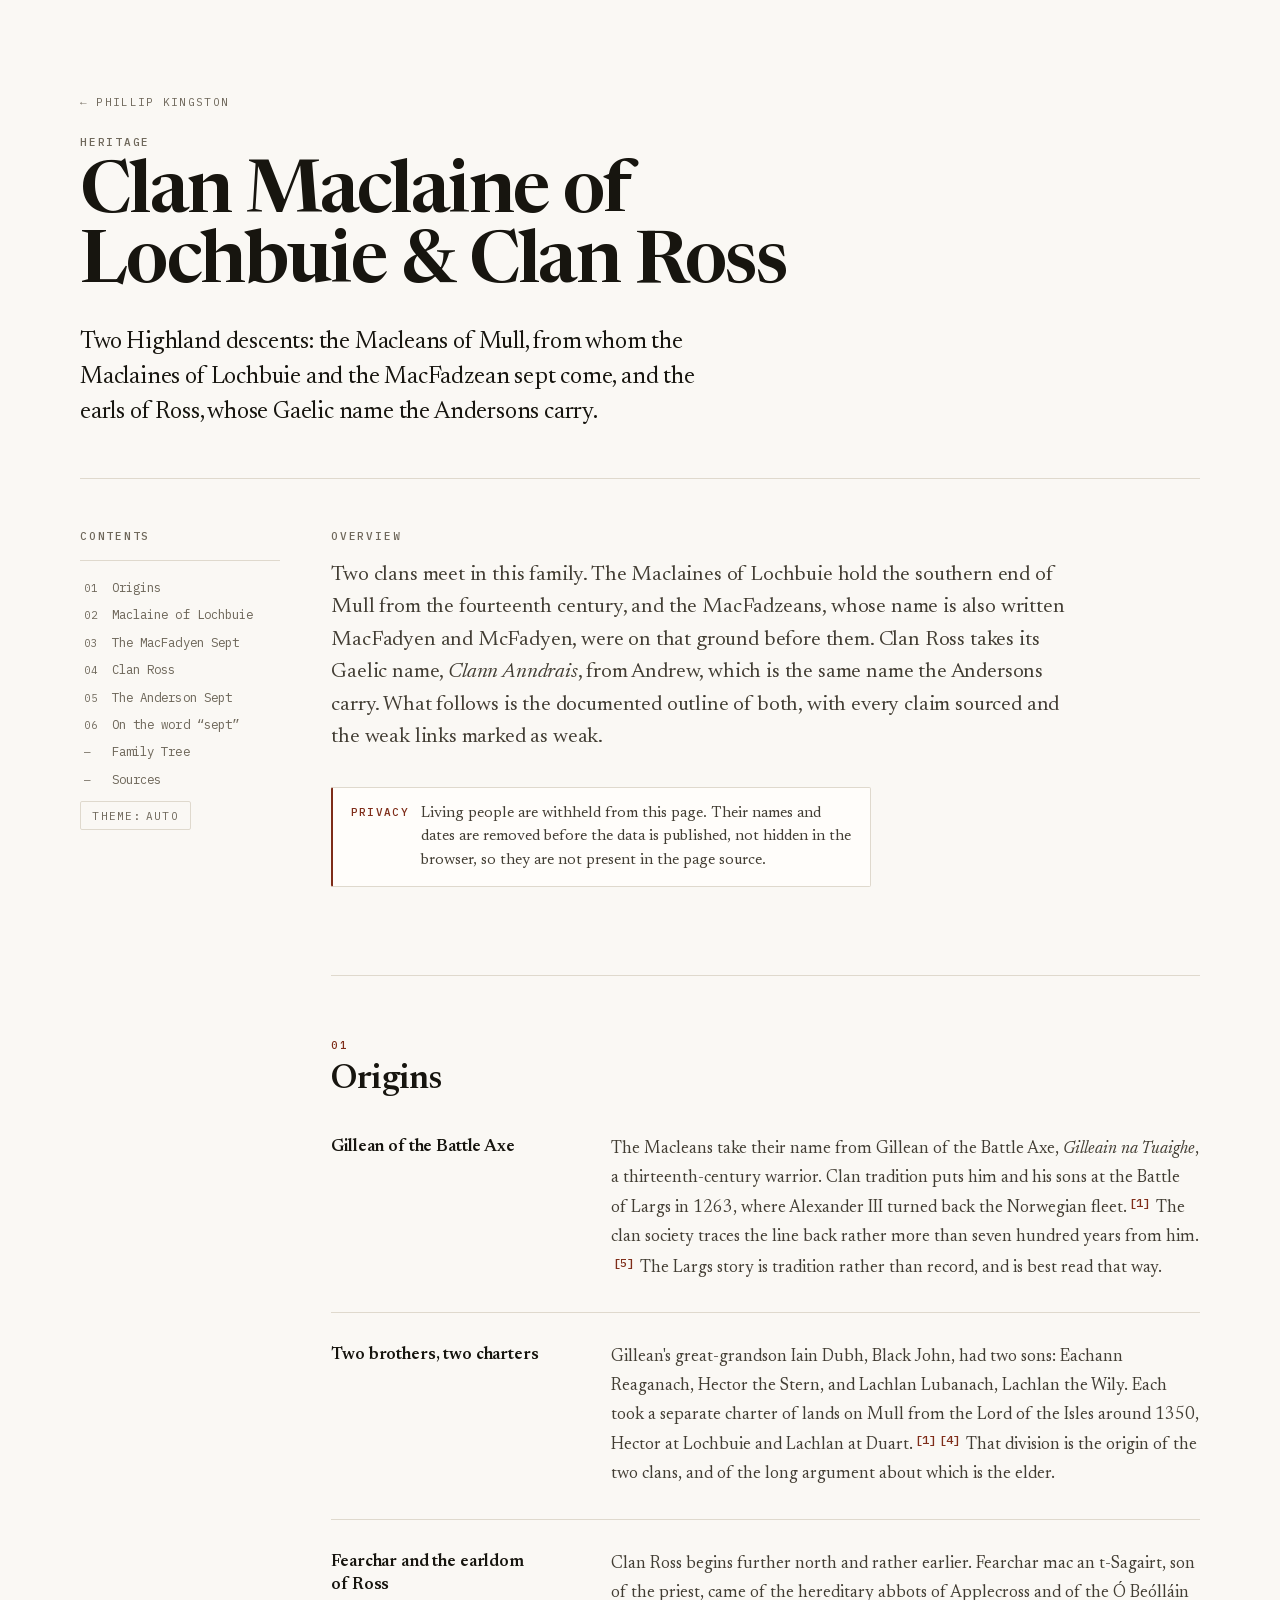
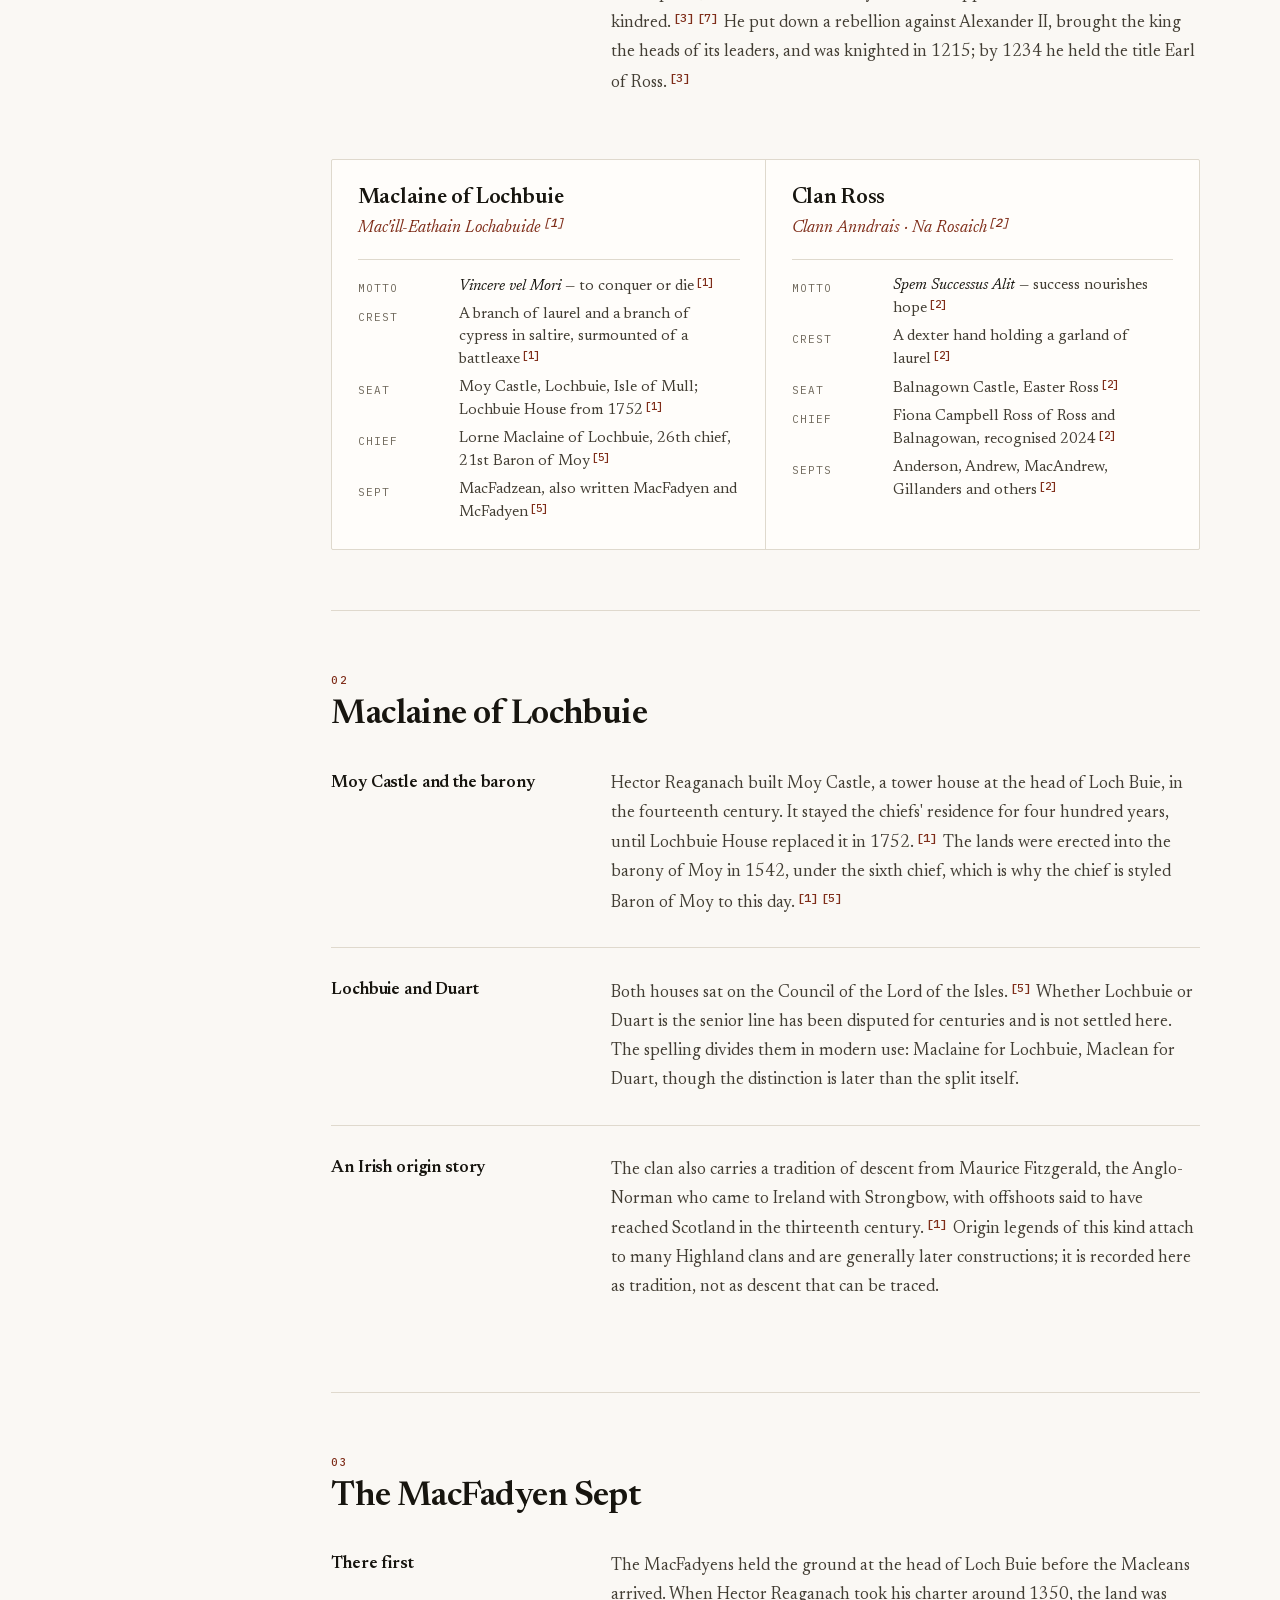
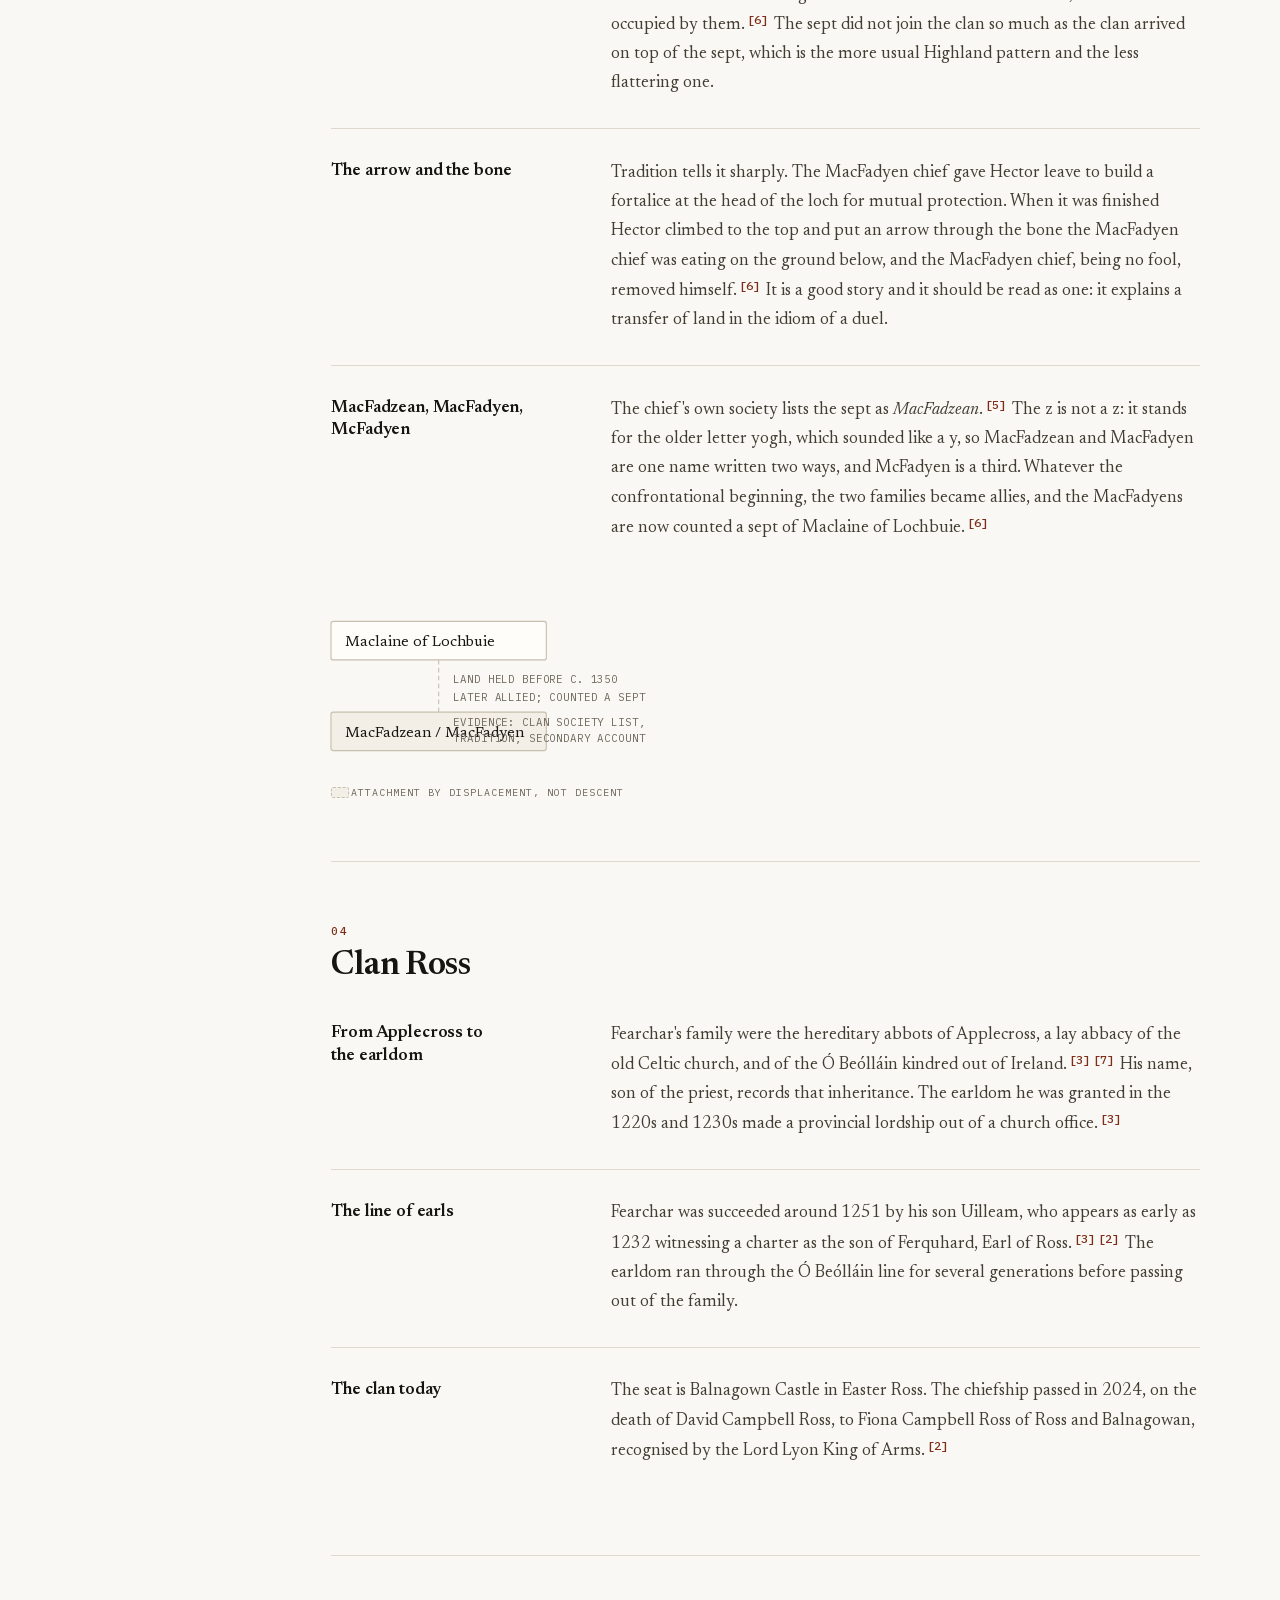
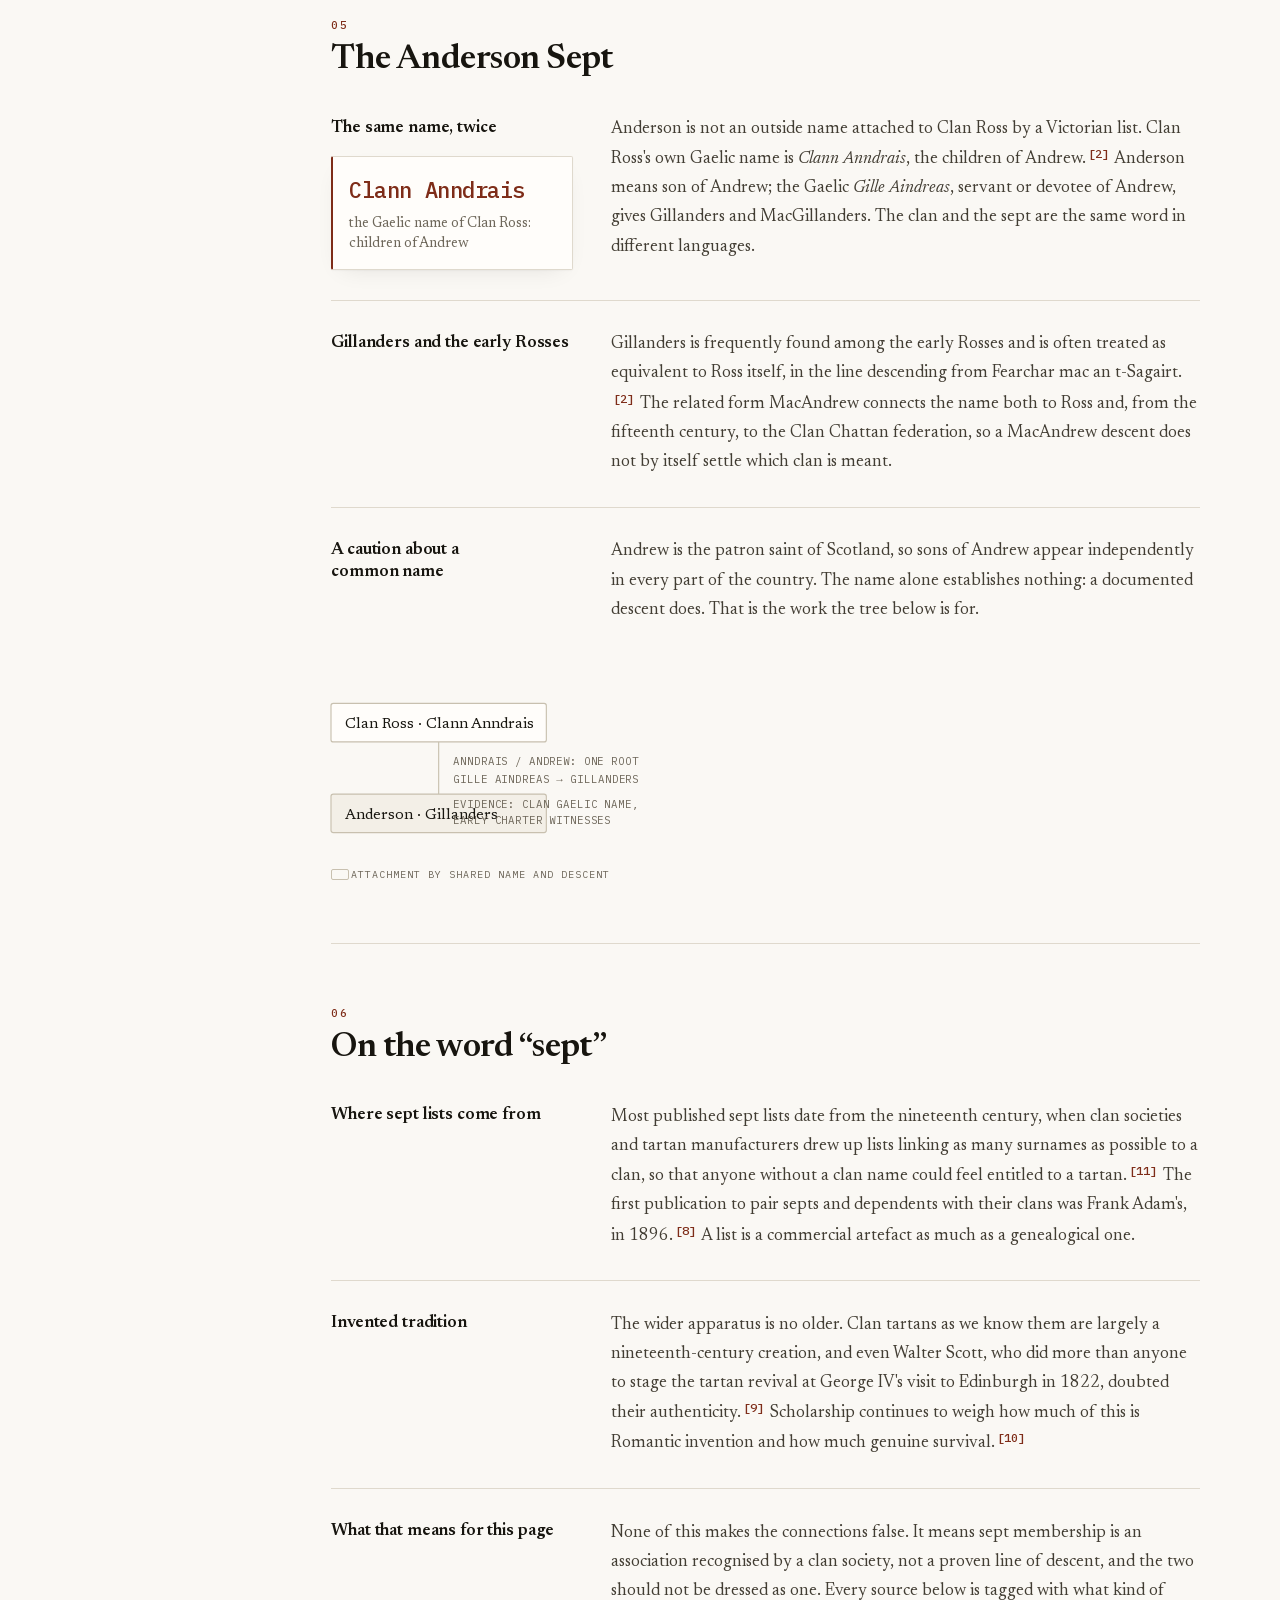
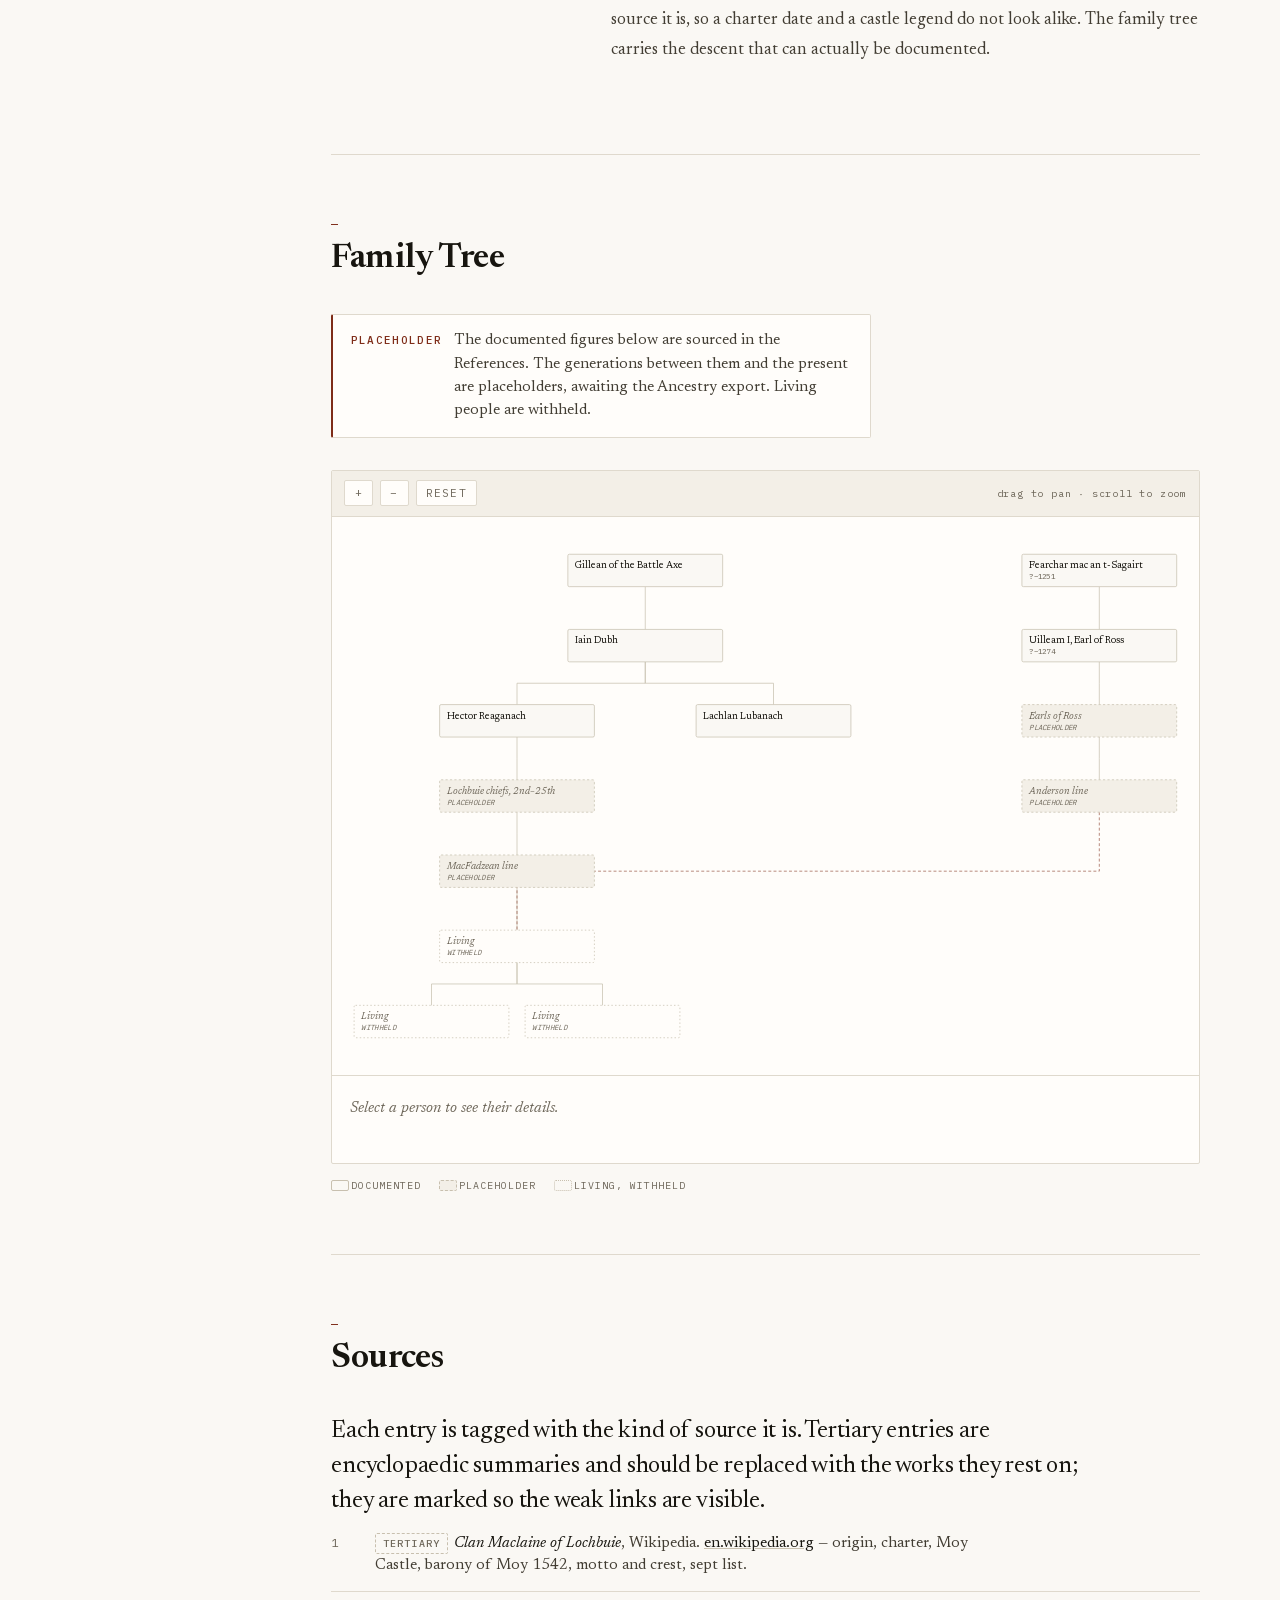
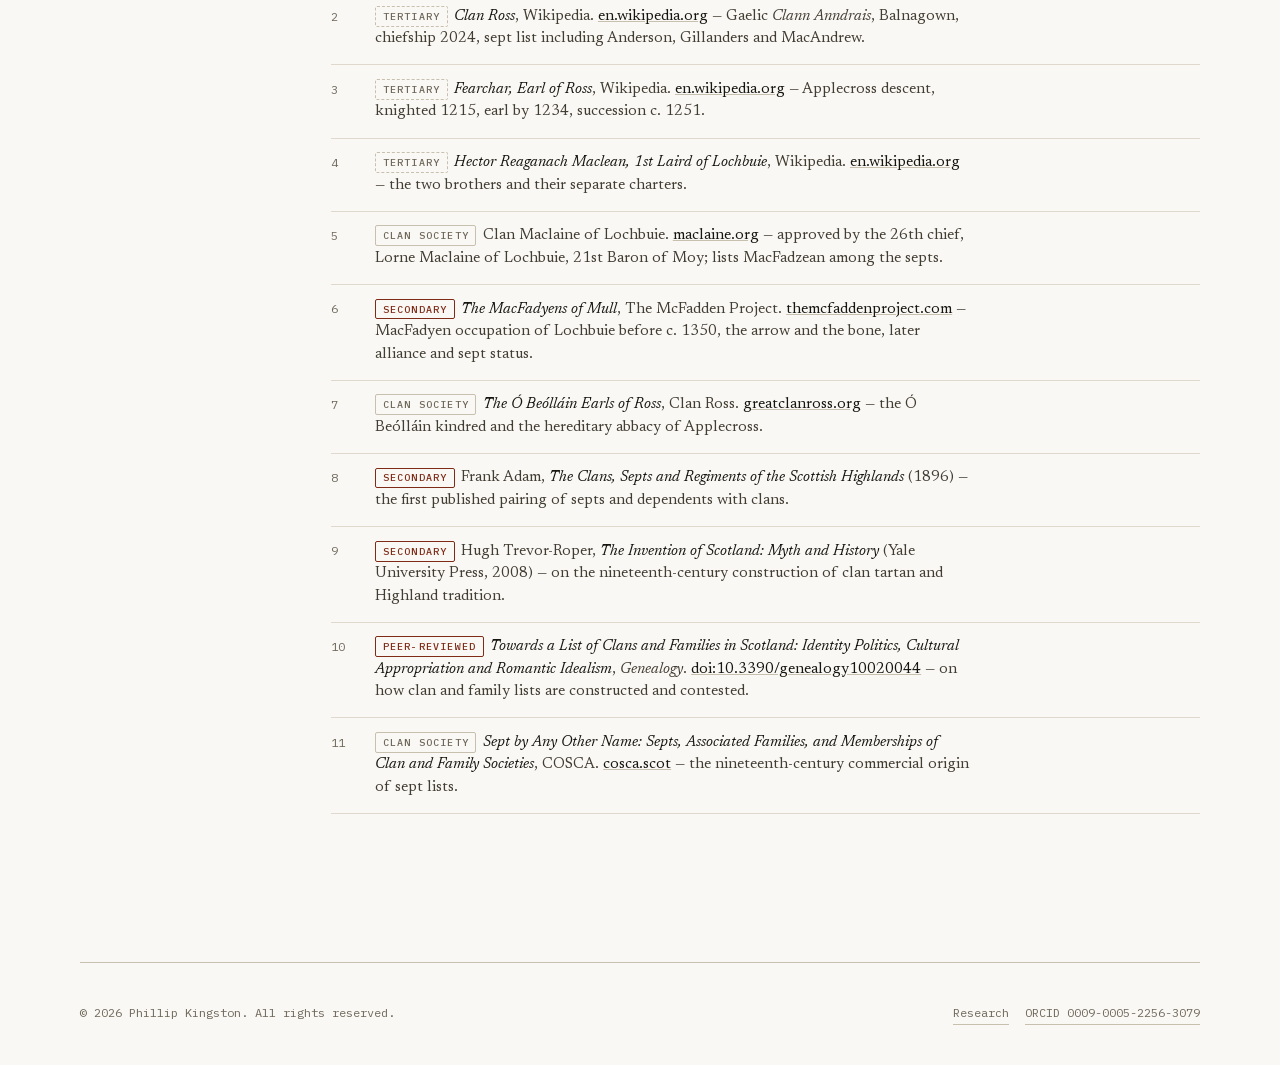
==== heritage/index.html @ 4953768c "Heritage page: clan history and family tree A second page at /heritage/ covering the two Highland de" ====
<!DOCTYPE html>
<html lang="en">
<head>
    <meta charset="UTF-8">
    <meta name="viewport" content="width=device-width, initial-scale=1.0">

    <title>Heritage - Clan Maclaine of Lochbuie &amp; Clan Ross</title>
    <meta name="description" content="The Highland descent behind the Kingston family: Clan Maclaine of Lochbuie with its MacFadzean sept, and Clan Ross with its Anderson sept, with sources and a family tree.">
    <meta name="author" content="Phillip Kingston">
    <meta name="robots" content="index, follow">
    <meta name="color-scheme" content="light dark">
    <meta name="theme-color" content="#faf8f4" media="(prefers-color-scheme: light)">
    <meta name="theme-color" content="#12110f" media="(prefers-color-scheme: dark)">

    <meta property="og:type" content="article">
    <meta property="og:locale" content="en_GB">
    <meta property="og:title" content="Heritage - Clan Maclaine of Lochbuie &amp; Clan Ross">
    <meta property="og:description" content="The Highland descent behind the Kingston family: Clan Maclaine of Lochbuie with its MacFadzean sept, and Clan Ross with its Anderson sept, with sources and a family tree.">
    <meta property="og:image" content="https://www.phillipkingston.com/img/og-heritage-1200x630.png">
    <meta property="og:image:width" content="1200">
    <meta property="og:image:height" content="630">
    <meta property="og:image:alt" content="Clan Maclaine of Lochbuie and Clan Ross">
    <meta property="og:url" content="https://www.phillipkingston.com/heritage/">
    <meta property="og:site_name" content="Phillip Kingston">
    <meta name="twitter:card" content="summary_large_image">
    <meta name="twitter:title" content="Heritage - Clan Maclaine of Lochbuie &amp; Clan Ross">
    <meta name="twitter:description" content="The Highland descent behind the Kingston family, with sources and a family tree.">
    <meta name="twitter:image" content="https://www.phillipkingston.com/img/og-heritage-1200x630.png">
    <meta name="twitter:site" content="@phillipkingston">

    <link rel="icon" href="/img/phillipkingston.ico" type="image/x-icon">
    <link rel="apple-touch-icon" href="/img/Apple-Touch-180x180.png">
    <link rel="canonical" href="https://www.phillipkingston.com/heritage/">
    <link rel="preload" href="/fonts/newsreader-latin-var.woff2" as="font" type="font/woff2" crossorigin>
    <link rel="preload" href="/fonts/ibm-plex-mono-500-latin.woff2" as="font" type="font/woff2" crossorigin>
    <link rel="stylesheet" href="/css/styles220820261.css">
    <link rel="stylesheet" href="/css/heritage230820261.css">

    <script>
    /* Apply the stored theme before first paint to avoid a flash. */
    try {
        var t = localStorage.getItem("theme");
        if (t === "light" || t === "dark") document.documentElement.dataset.theme = t;
    } catch (e) {}
    </script>

    <script async src="https://www.googletagmanager.com/gtag/js?id=G-1MK66YC5XJ"></script>
    <script>
    window.dataLayer = window.dataLayer || [];
    function gtag(){dataLayer.push(arguments);}
    gtag('js', new Date());

    gtag('config', 'G-1MK66YC5XJ');
    </script>
</head>
<body>
    <a class="skip" href="#main">Skip to content</a>
    <div class="progress" aria-hidden="true"><i></i></div>

    <div class="shell">
        <header class="masthead">
            <div class="masthead__grid">
                <div class="masthead__text">
                    <a class="backlink" href="/">&#8592; Phillip Kingston</a>
                    <p class="eyebrow">Heritage</p>
                    <h1>Clan Maclaine of Lochbuie &amp; Clan Ross</h1>
                    <p class="lede">Two Highland descents: the Macleans of Mull, from whom the Maclaines of Lochbuie and the MacFadzean sept come, and the earls of Ross, whose Gaelic name the Andersons carry.</p>
                </div>
            </div>
        </header>

        <div class="layout">
            <nav class="rail" aria-label="Contents">
                <p class="rail__title">Contents</p>
                <ol class="rail__list">
                    <li><a href="#origins"><span class="num">01</span> <span>Origins</span></a></li>
                    <li><a href="#lochbuie"><span class="num">02</span> <span>Maclaine of Lochbuie</span></a></li>
                    <li><a href="#macfadyen"><span class="num">03</span> <span>The MacFadyen Sept</span></a></li>
                    <li><a href="#ross"><span class="num">04</span> <span>Clan Ross</span></a></li>
                    <li><a href="#anderson"><span class="num">05</span> <span>The Anderson Sept</span></a></li>
                    <li><a href="#septs"><span class="num">06</span> <span>On the word &#8220;sept&#8221;</span></a></li>
                    <li><a href="#tree"><span class="num">&#8212;</span> <span>Family Tree</span></a></li>
                    <li><a href="#sources"><span class="num">&#8212;</span> <span>Sources</span></a></li>
                </ol>
                <button class="theme" type="button" id="theme-toggle" hidden>
                    Theme: <span id="theme-label">Auto</span>
                </button>
            </nav>

            <main id="main">
                <section class="overview">
                    <p class="eyebrow">Overview</p>
                    <p class="lede lede--wide">Two clans meet in this family. The Maclaines of Lochbuie hold the southern end of Mull from the fourteenth century, and the MacFadzeans, whose name is also written MacFadyen and McFadyen, were on that ground before them. Clan Ross takes its Gaelic name, <em>Clann Anndrais</em>, from Andrew, which is the same name the Andersons carry. What follows is the documented outline of both, with every claim sourced and the weak links marked as weak.</p>
                    <div class="notice">
                        <p class="notice__label">Privacy</p>
                        <p>Living people are withheld from this page. Their names and dates are removed before the data is published, not hidden in the browser, so they are not present in the page source.</p>
                    </div>
                </section>

                <section class="section" id="origins" aria-labelledby="origins-h">
                    <div class="section__head">
                        <p class="section__num">01</p>
                        <h2 id="origins-h">Origins</h2>
                    </div>
                    <div class="claims">
                        <article class="claim">
                            <div class="claim__head"><h3>Gillean of the Battle Axe</h3></div>
                            <div class="claim__body"><p>The Macleans take their name from Gillean of the Battle Axe, <em>Gilleain na Tuaighe</em>, a thirteenth-century warrior. Clan tradition puts him and his sons at the Battle of Largs in 1263, where Alexander III turned back the Norwegian fleet.<a class="cite" href="#s1">1</a> The clan society traces the line back rather more than seven hundred years from him.<a class="cite" href="#s5">5</a> The Largs story is tradition rather than record, and is best read that way.</p></div>
                        </article>
                        <article class="claim">
                            <div class="claim__head"><h3>Two brothers, two charters</h3></div>
                            <div class="claim__body"><p>Gillean's great-grandson Iain Dubh, Black John, had two sons: Eachann Reaganach, Hector the Stern, and Lachlan Lubanach, Lachlan the Wily. Each took a separate charter of lands on Mull from the Lord of the Isles around 1350, Hector at Lochbuie and Lachlan at Duart.<a class="cite" href="#s1">1</a><a class="cite" href="#s4">4</a> That division is the origin of the two clans, and of the long argument about which is the elder.</p></div>
                        </article>
                        <article class="claim">
                            <div class="claim__head"><h3>Fearchar and the earldom of Ross</h3></div>
                            <div class="claim__body"><p>Clan Ross begins further north and rather earlier. Fearchar mac an t-Sagairt, son of the priest, came of the hereditary abbots of Applecross and of the Ó Beólláin kindred.<a class="cite" href="#s3">3</a><a class="cite" href="#s7">7</a> He put down a rebellion against Alexander II, brought the king the heads of its leaders, and was knighted in 1215; by 1234 he held the title Earl of Ross.<a class="cite" href="#s3">3</a></p></div>
                        </article>
                    </div>

                    <div class="plates">
                        <div class="plate">
                            <h3>Maclaine of Lochbuie</h3>
                            <p class="plate__gaelic">Mac'ill-Eathain Lochabuide<a class="cite" href="#s1">1</a></p>
                            <dl>
                                <dt>Motto</dt><dd><em>Vincere vel Mori</em> &#8212; to conquer or die<a class="cite" href="#s1">1</a></dd>
                                <dt>Crest</dt><dd>A branch of laurel and a branch of cypress in saltire, surmounted of a battleaxe<a class="cite" href="#s1">1</a></dd>
                                <dt>Seat</dt><dd>Moy Castle, Lochbuie, Isle of Mull; Lochbuie House from 1752<a class="cite" href="#s1">1</a></dd>
                                <dt>Chief</dt><dd>Lorne Maclaine of Lochbuie, 26th chief, 21st Baron of Moy<a class="cite" href="#s5">5</a></dd>
                                <dt>Sept</dt><dd>MacFadzean, also written MacFadyen and McFadyen<a class="cite" href="#s5">5</a></dd>
                            </dl>
                        </div>
                        <div class="plate">
                            <h3>Clan Ross</h3>
                            <p class="plate__gaelic">Clann Anndrais &#183; Na Rosaich<a class="cite" href="#s2">2</a></p>
                            <dl>
                                <dt>Motto</dt><dd><em>Spem Successus Alit</em> &#8212; success nourishes hope<a class="cite" href="#s2">2</a></dd>
                                <dt>Crest</dt><dd>A dexter hand holding a garland of laurel<a class="cite" href="#s2">2</a></dd>
                                <dt>Seat</dt><dd>Balnagown Castle, Easter Ross<a class="cite" href="#s2">2</a></dd>
                                <dt>Chief</dt><dd>Fiona Campbell Ross of Ross and Balnagowan, recognised 2024<a class="cite" href="#s2">2</a></dd>
                                <dt>Septs</dt><dd>Anderson, Andrew, MacAndrew, Gillanders and others<a class="cite" href="#s2">2</a></dd>
                            </dl>
                        </div>
                    </div>
                </section>

                <section class="section" id="lochbuie" aria-labelledby="lochbuie-h">
                    <div class="section__head">
                        <p class="section__num">02</p>
                        <h2 id="lochbuie-h">Maclaine of Lochbuie</h2>
                    </div>
                    <div class="claims">
                        <article class="claim">
                            <div class="claim__head"><h3>Moy Castle and the barony</h3></div>
                            <div class="claim__body"><p>Hector Reaganach built Moy Castle, a tower house at the head of Loch Buie, in the fourteenth century. It stayed the chiefs' residence for four hundred years, until Lochbuie House replaced it in 1752.<a class="cite" href="#s1">1</a> The lands were erected into the barony of Moy in 1542, under the sixth chief, which is why the chief is styled Baron of Moy to this day.<a class="cite" href="#s1">1</a><a class="cite" href="#s5">5</a></p></div>
                        </article>
                        <article class="claim">
                            <div class="claim__head"><h3>Lochbuie and Duart</h3></div>
                            <div class="claim__body"><p>Both houses sat on the Council of the Lord of the Isles.<a class="cite" href="#s5">5</a> Whether Lochbuie or Duart is the senior line has been disputed for centuries and is not settled here. The spelling divides them in modern use: Maclaine for Lochbuie, Maclean for Duart, though the distinction is later than the split itself.</p></div>
                        </article>
                        <article class="claim">
                            <div class="claim__head"><h3>An Irish origin story</h3></div>
                            <div class="claim__body"><p>The clan also carries a tradition of descent from Maurice Fitzgerald, the Anglo-Norman who came to Ireland with Strongbow, with offshoots said to have reached Scotland in the thirteenth century.<a class="cite" href="#s1">1</a> Origin legends of this kind attach to many Highland clans and are generally later constructions; it is recorded here as tradition, not as descent that can be traced.</p></div>
                        </article>
                    </div>
                </section>

                <section class="section" id="macfadyen" aria-labelledby="macfadyen-h">
                    <div class="section__head">
                        <p class="section__num">03</p>
                        <h2 id="macfadyen-h">The MacFadyen Sept</h2>
                    </div>
                    <div class="claims">
                        <article class="claim">
                            <div class="claim__head"><h3>There first</h3></div>
                            <div class="claim__body"><p>The MacFadyens held the ground at the head of Loch Buie before the Macleans arrived. When Hector Reaganach took his charter around 1350, the land was occupied by them.<a class="cite" href="#s6">6</a> The sept did not join the clan so much as the clan arrived on top of the sept, which is the more usual Highland pattern and the less flattering one.</p></div>
                        </article>
                        <article class="claim">
                            <div class="claim__head"><h3>The arrow and the bone</h3></div>
                            <div class="claim__body"><p>Tradition tells it sharply. The MacFadyen chief gave Hector leave to build a fortalice at the head of the loch for mutual protection. When it was finished Hector climbed to the top and put an arrow through the bone the MacFadyen chief was eating on the ground below, and the MacFadyen chief, being no fool, removed himself.<a class="cite" href="#s6">6</a> It is a good story and it should be read as one: it explains a transfer of land in the idiom of a duel.</p></div>
                        </article>
                        <article class="claim">
                            <div class="claim__head"><h3>MacFadzean, MacFadyen, McFadyen</h3></div>
                            <div class="claim__body"><p>The chief's own society lists the sept as <em>MacFadzean</em>.<a class="cite" href="#s5">5</a> The z is not a z: it stands for the older letter yogh, which sounded like a y, so MacFadzean and MacFadyen are one name written two ways, and McFadyen is a third. Whatever the confrontational beginning, the two families became allies, and the MacFadyens are now counted a sept of Maclaine of Lochbuie.<a class="cite" href="#s6">6</a></p></div>
                        </article>
                    </div>

                    <figure class="sept-map">
                        <svg viewBox="0 0 480 150" role="img" aria-labelledby="sm1-title">
                            <title id="sm1-title">MacFadyen attaches to Maclaine of Lochbuie by displacement, around 1350</title>
                            <rect class="sm-box" x="0" y="18" width="190" height="34"></rect>
                            <text class="sm-label" x="12" y="40">Maclaine of Lochbuie</text>
                            <rect class="sm-box sm-box--sept" x="0" y="98" width="190" height="34"></rect>
                            <text class="sm-label" x="12" y="120">MacFadzean / MacFadyen</text>
                            <path class="sm-line sm-line--dashed" d="M95,52 V98"></path>
                            <text class="sm-note" x="108" y="72">Land held before c. 1350</text>
                            <text class="sm-note" x="108" y="88">Later allied; counted a sept</text>
                            <text class="sm-note" x="108" y="110">Evidence: clan society list,</text>
                            <text class="sm-note" x="108" y="124">tradition, secondary account</text>
                        </svg>
                        <figcaption class="tree__key"><span><i class="k-placeholder"></i> attachment by displacement, not descent</span></figcaption>
                    </figure>
                </section>

                <section class="section" id="ross" aria-labelledby="ross-h">
                    <div class="section__head">
                        <p class="section__num">04</p>
                        <h2 id="ross-h">Clan Ross</h2>
                    </div>
                    <div class="claims">
                        <article class="claim">
                            <div class="claim__head"><h3>From Applecross to the earldom</h3></div>
                            <div class="claim__body"><p>Fearchar's family were the hereditary abbots of Applecross, a lay abbacy of the old Celtic church, and of the Ó Beólláin kindred out of Ireland.<a class="cite" href="#s3">3</a><a class="cite" href="#s7">7</a> His name, son of the priest, records that inheritance. The earldom he was granted in the 1220s and 1230s made a provincial lordship out of a church office.<a class="cite" href="#s3">3</a></p></div>
                        </article>
                        <article class="claim">
                            <div class="claim__head"><h3>The line of earls</h3></div>
                            <div class="claim__body"><p>Fearchar was succeeded around 1251 by his son Uilleam, who appears as early as 1232 witnessing a charter as the son of Ferquhard, Earl of Ross.<a class="cite" href="#s3">3</a><a class="cite" href="#s2">2</a> The earldom ran through the Ó Beólláin line for several generations before passing out of the family.</p></div>
                        </article>
                        <article class="claim">
                            <div class="claim__head"><h3>The clan today</h3></div>
                            <div class="claim__body"><p>The seat is Balnagown Castle in Easter Ross. The chiefship passed in 2024, on the death of David Campbell Ross, to Fiona Campbell Ross of Ross and Balnagowan, recognised by the Lord Lyon King of Arms.<a class="cite" href="#s2">2</a></p></div>
                        </article>
                    </div>
                </section>

                <section class="section" id="anderson" aria-labelledby="anderson-h">
                    <div class="section__head">
                        <p class="section__num">05</p>
                        <h2 id="anderson-h">The Anderson Sept</h2>
                    </div>
                    <div class="claims">
                        <article class="claim">
                            <div class="claim__head">
                                <h3>The same name, twice</h3>
                                <p class="stat">
                                    <span class="stat__fig">Clann Anndrais</span>
                                    <span class="stat__label">the Gaelic name of Clan Ross: children of Andrew</span>
                                </p>
                            </div>
                            <div class="claim__body"><p>Anderson is not an outside name attached to Clan Ross by a Victorian list. Clan Ross's own Gaelic name is <em>Clann Anndrais</em>, the children of Andrew.<a class="cite" href="#s2">2</a> Anderson means son of Andrew; the Gaelic <em>Gille Aindreas</em>, servant or devotee of Andrew, gives Gillanders and MacGillanders. The clan and the sept are the same word in different languages.</p></div>
                        </article>
                        <article class="claim">
                            <div class="claim__head"><h3>Gillanders and the early Rosses</h3></div>
                            <div class="claim__body"><p>Gillanders is frequently found among the early Rosses and is often treated as equivalent to Ross itself, in the line descending from Fearchar mac an t-Sagairt.<a class="cite" href="#s2">2</a> The related form MacAndrew connects the name both to Ross and, from the fifteenth century, to the Clan Chattan federation, so a MacAndrew descent does not by itself settle which clan is meant.</p></div>
                        </article>
                        <article class="claim">
                            <div class="claim__head"><h3>A caution about a common name</h3></div>
                            <div class="claim__body"><p>Andrew is the patron saint of Scotland, so sons of Andrew appear independently in every part of the country. The name alone establishes nothing: a documented descent does. That is the work the tree below is for.</p></div>
                        </article>
                    </div>

                    <figure class="sept-map">
                        <svg viewBox="0 0 480 150" role="img" aria-labelledby="sm2-title">
                            <title id="sm2-title">Anderson and Clan Ross share one name: Clann Anndrais, children of Andrew</title>
                            <rect class="sm-box" x="0" y="18" width="190" height="34"></rect>
                            <text class="sm-label" x="12" y="40">Clan Ross &#183; Clann Anndrais</text>
                            <rect class="sm-box sm-box--sept" x="0" y="98" width="190" height="34"></rect>
                            <text class="sm-label" x="12" y="120">Anderson &#183; Gillanders</text>
                            <path class="sm-line" d="M95,52 V98"></path>
                            <text class="sm-note" x="108" y="72">Anndrais / Andrew: one root</text>
                            <text class="sm-note" x="108" y="88">Gille Aindreas &#8594; Gillanders</text>
                            <text class="sm-note" x="108" y="110">Evidence: clan Gaelic name,</text>
                            <text class="sm-note" x="108" y="124">early charter witnesses</text>
                        </svg>
                        <figcaption class="tree__key"><span><i></i> attachment by shared name and descent</span></figcaption>
                    </figure>
                </section>

                <section class="section" id="septs" aria-labelledby="septs-h">
                    <div class="section__head">
                        <p class="section__num">06</p>
                        <h2 id="septs-h">On the word &#8220;sept&#8221;</h2>
                    </div>
                    <div class="claims">
                        <article class="claim">
                            <div class="claim__head"><h3>Where sept lists come from</h3></div>
                            <div class="claim__body"><p>Most published sept lists date from the nineteenth century, when clan societies and tartan manufacturers drew up lists linking as many surnames as possible to a clan, so that anyone without a clan name could feel entitled to a tartan.<a class="cite" href="#s11">11</a> The first publication to pair septs and dependents with their clans was Frank Adam's, in 1896.<a class="cite" href="#s8">8</a> A list is a commercial artefact as much as a genealogical one.</p></div>
                        </article>
                        <article class="claim">
                            <div class="claim__head"><h3>Invented tradition</h3></div>
                            <div class="claim__body"><p>The wider apparatus is no older. Clan tartans as we know them are largely a nineteenth-century creation, and even Walter Scott, who did more than anyone to stage the tartan revival at George IV's visit to Edinburgh in 1822, doubted their authenticity.<a class="cite" href="#s9">9</a> Scholarship continues to weigh how much of this is Romantic invention and how much genuine survival.<a class="cite" href="#s10">10</a></p></div>
                        </article>
                        <article class="claim">
                            <div class="claim__head"><h3>What that means for this page</h3></div>
                            <div class="claim__body"><p>None of this makes the connections false. It means sept membership is an association recognised by a clan society, not a proven line of descent, and the two should not be dressed as one. Every source below is tagged with what kind of source it is, so a charter date and a castle legend do not look alike. The family tree carries the descent that can actually be documented.</p></div>
                        </article>
                    </div>
                </section>

                <section class="section" id="tree" aria-labelledby="tree-h">
                    <div class="section__head">
                        <p class="section__num">&#8212;</p>
                        <h2 id="tree-h">Family Tree</h2>
                    </div>

                    <div class="notice">
                        <p class="notice__label">Placeholder</p>
                        <p>The documented figures below are sourced in the References. The generations between them and the present are placeholders, awaiting the Ancestry export. Living people are withheld.</p>
                    </div>

                    <div class="tree">
                        <div class="tree__bar">
                            <button type="button" data-tree-action="in" aria-label="Zoom in">+</button>
                            <button type="button" data-tree-action="out" aria-label="Zoom out">&#8722;</button>
                            <button type="button" data-tree-action="reset">Reset</button>
                            <span class="tree__hint">outline view</span>
                        </div>
                        <div class="tree__stage" aria-hidden="true"></div>
                        <div class="tree__fallback">
                            <ol>
                    <li><span class="tree__name">Gillean of the Battle Axe</span>
                        <ol>
                        <li><span class="tree__name">Iain Dubh</span>
                            <ol>
                            <li><span class="tree__name">Hector Reaganach</span>
                                <ol>
                                <li><span class="tree__name tree__name--placeholder">Lochbuie chiefs, 2nd–25th</span><span class="tree__dates">placeholder</span>
                                    <ol>
                                    <li><span class="tree__name tree__name--placeholder">MacFadzean line</span><span class="tree__dates">placeholder</span>
                                        <ol>
                                        <li><span class="tree__name tree__name--living">Living</span><span class="tree__dates">withheld</span>
                                            <ol>
                                            <li><span class="tree__name tree__name--living">Living</span><span class="tree__dates">withheld</span></li>
                                            <li><span class="tree__name tree__name--living">Living</span><span class="tree__dates">withheld</span></li>
                                            </ol>
                                        </li>
                                        </ol>
                                    </li>
                                    </ol>
                                </li>
                                </ol>
                            </li>
                            <li><span class="tree__name">Lachlan Lubanach</span></li>
                            </ol>
                        </li>
                        </ol>
                    </li>
                    <li><span class="tree__name">Fearchar mac an t-Sagairt</span><span class="tree__dates">?&#8211;1251</span>
                        <ol>
                        <li><span class="tree__name">Uilleam I, Earl of Ross</span><span class="tree__dates">?&#8211;1274</span>
                            <ol>
                            <li><span class="tree__name tree__name--placeholder">Earls of Ross</span><span class="tree__dates">placeholder</span>
                                <ol>
                                <li><span class="tree__name tree__name--placeholder">Anderson line</span><span class="tree__dates">placeholder</span>
                                    <ol>
                                    <li><span class="tree__name tree__name--living">Living</span><span class="tree__dates">withheld</span>
                                        <ol>
                                        <li><span class="tree__name tree__name--living">Living</span><span class="tree__dates">withheld</span></li>
                                        <li><span class="tree__name tree__name--living">Living</span><span class="tree__dates">withheld</span></li>
                                        </ol>
                                    </li>
                                    </ol>
                                </li>
                                </ol>
                            </li>
                            </ol>
                        </li>
                        </ol>
                    </li>
                            </ol>
                        </div>
                        <div class="tree__panel" aria-live="polite">
                            <p class="empty">Select a person to see their details.</p>
                        </div>
                    </div>

                    <p class="tree__key">
                        <span><i></i> documented</span>
                        <span><i class="k-placeholder"></i> placeholder</span>
                        <span><i class="k-living"></i> living, withheld</span>
                    </p>
                </section>

                <section class="section" id="sources" aria-labelledby="sources-h">
                    <div class="section__head">
                        <p class="section__num">&#8212;</p>
                        <h2 id="sources-h">Sources</h2>
                    </div>
                    <p class="lede lede--wide">Each entry is tagged with the kind of source it is. Tertiary entries are encyclopaedic summaries and should be replaced with the works they rest on; they are marked so the weak links are visible.</p>

                    <div class="sources">
                        <div class="source" id="s1">
                            <p class="source__n">1</p>
                            <p class="source__body"><span class="tag tag--tertiary">Tertiary</span> <cite>Clan Maclaine of Lochbuie</cite>, Wikipedia. <a href="https://en.wikipedia.org/wiki/Clan_Maclaine_of_Lochbuie" target="_blank" rel="noopener">en.wikipedia.org</a> &#8212; origin, charter, Moy Castle, barony of Moy 1542, motto and crest, sept list.</p>
                        </div>
                        <div class="source" id="s2">
                            <p class="source__n">2</p>
                            <p class="source__body"><span class="tag tag--tertiary">Tertiary</span> <cite>Clan Ross</cite>, Wikipedia. <a href="https://en.wikipedia.org/wiki/Clan_Ross" target="_blank" rel="noopener">en.wikipedia.org</a> &#8212; Gaelic <em>Clann Anndrais</em>, Balnagown, chiefship 2024, sept list including Anderson, Gillanders and MacAndrew.</p>
                        </div>
                        <div class="source" id="s3">
                            <p class="source__n">3</p>
                            <p class="source__body"><span class="tag tag--tertiary">Tertiary</span> <cite>Fearchar, Earl of Ross</cite>, Wikipedia. <a href="https://en.wikipedia.org/wiki/Fearchar,_Earl_of_Ross" target="_blank" rel="noopener">en.wikipedia.org</a> &#8212; Applecross descent, knighted 1215, earl by 1234, succession c. 1251.</p>
                        </div>
                        <div class="source" id="s4">
                            <p class="source__n">4</p>
                            <p class="source__body"><span class="tag tag--tertiary">Tertiary</span> <cite>Hector Reaganach Maclean, 1st Laird of Lochbuie</cite>, Wikipedia. <a href="https://en.wikipedia.org/wiki/Hector_Reaganach_Maclean,_1st_Laird_of_Lochbuie" target="_blank" rel="noopener">en.wikipedia.org</a> &#8212; the two brothers and their separate charters.</p>
                        </div>
                        <div class="source" id="s5">
                            <p class="source__n">5</p>
                            <p class="source__body"><span class="tag">Clan society</span> Clan Maclaine of Lochbuie. <a href="https://www.maclaine.org/" target="_blank" rel="noopener">maclaine.org</a> &#8212; approved by the 26th chief, Lorne Maclaine of Lochbuie, 21st Baron of Moy; lists MacFadzean among the septs.</p>
                        </div>
                        <div class="source" id="s6">
                            <p class="source__n">6</p>
                            <p class="source__body"><span class="tag tag--secondary">Secondary</span> <cite>The MacFadyens of Mull</cite>, The McFadden Project. <a href="http://themcfaddenproject.com/history/branches/the-macfadyens-of-mull/" target="_blank" rel="noopener">themcfaddenproject.com</a> &#8212; MacFadyen occupation of Lochbuie before c. 1350, the arrow and the bone, later alliance and sept status.</p>
                        </div>
                        <div class="source" id="s7">
                            <p class="source__n">7</p>
                            <p class="source__body"><span class="tag">Clan society</span> <cite>The Ó Beólláin Earls of Ross</cite>, Clan Ross. <a href="https://www.greatclanross.org/htext5time.html" target="_blank" rel="noopener">greatclanross.org</a> &#8212; the Ó Beólláin kindred and the hereditary abbacy of Applecross.</p>
                        </div>
                        <div class="source" id="s8">
                            <p class="source__n">8</p>
                            <p class="source__body"><span class="tag tag--secondary">Secondary</span> Frank Adam, <cite>The Clans, Septs and Regiments of the Scottish Highlands</cite> (1896) &#8212; the first published pairing of septs and dependents with clans.</p>
                        </div>
                        <div class="source" id="s9">
                            <p class="source__n">9</p>
                            <p class="source__body"><span class="tag tag--secondary">Secondary</span> Hugh Trevor-Roper, <cite>The Invention of Scotland: Myth and History</cite> (Yale University Press, 2008) &#8212; on the nineteenth-century construction of clan tartan and Highland tradition.</p>
                        </div>
                        <div class="source" id="s10">
                            <p class="source__n">10</p>
                            <p class="source__body"><span class="tag tag--secondary">Peer-reviewed</span> <cite>Towards a List of Clans and Families in Scotland: Identity Politics, Cultural Appropriation and Romantic Idealism</cite>, <em>Genealogy</em>. <a href="https://doi.org/10.3390/genealogy10020044" target="_blank" rel="noopener">doi:10.3390/genealogy10020044</a> &#8212; on how clan and family lists are constructed and contested.</p>
                        </div>
                        <div class="source" id="s11">
                            <p class="source__n">11</p>
                            <p class="source__body"><span class="tag">Clan society</span> <cite>Sept by Any Other Name: Septs, Associated Families, and Memberships of Clan and Family Societies</cite>, COSCA. <a href="https://www.cosca.scot/post/sept-by-any-other-name" target="_blank" rel="noopener">cosca.scot</a> &#8212; the nineteenth-century commercial origin of sept lists.</p>
                        </div>
                    </div>
                </section>
            </main>
        </div>

        <footer class="footer">
            <p>&copy; 2026 Phillip Kingston. All rights reserved.</p>
            <p class="footer__ids">
                <a href="/">Research</a>
                <a href="https://orcid.org/0009-0005-2256-3079" target="_blank" rel="noopener">ORCID 0009-0005-2256-3079</a>
            </p>
        </footer>
    </div>

    <script src="/js/site.js" defer></script>
    <script src="/js/tree.js" defer></script>
</body>
</html>
---- css/styles220820261.css ----
@charset "UTF-8";
/* ==========================================================================
   phillipkingston.com — editorial / academic-press design system
   Self-contained, no build step, no dependencies.
   ========================================================================== */

/* --- Fonts ---------------------------------------------------------------- */

@font-face {
  font-family: "Newsreader";
  src: url("/fonts/newsreader-latin-var.woff2") format("woff2");
  font-weight: 200 800;
  font-style: normal;
  font-display: swap;
  unicode-range: U+0000-00FF, U+0131, U+0152-0153, U+02BB-02BC, U+02C6, U+02DA,
    U+02DC, U+0304, U+0308, U+0329, U+2000-206F, U+2074, U+20AC, U+2122, U+2191,
    U+2193, U+2212, U+2215, U+FEFF, U+FFFD;
}
@font-face {
  font-family: "Newsreader";
  src: url("/fonts/newsreader-latin-var-italic.woff2") format("woff2");
  font-weight: 200 800;
  font-style: italic;
  font-display: swap;
  unicode-range: U+0000-00FF, U+0131, U+0152-0153, U+02BB-02BC, U+02C6, U+02DA,
    U+02DC, U+0304, U+0308, U+0329, U+2000-206F, U+2074, U+20AC, U+2122, U+2191,
    U+2193, U+2212, U+2215, U+FEFF, U+FFFD;
}
@font-face {
  font-family: "IBM Plex Mono";
  src: url("/fonts/ibm-plex-mono-400-latin.woff2") format("woff2");
  font-weight: 400;
  font-style: normal;
  font-display: swap;
}
@font-face {
  font-family: "IBM Plex Mono";
  src: url("/fonts/ibm-plex-mono-500-latin.woff2") format("woff2");
  font-weight: 500;
  font-style: normal;
  font-display: swap;
}

/* --- Tokens --------------------------------------------------------------- */

:root {
  color-scheme: light dark;

  --paper: #faf8f4;
  --paper-raised: #fffdfa;
  --paper-sunk: #f3efe7;
  --ink: #17150f;
  --ink-2: #423d33;
  --ink-3: #6e675a;
  --rule: #dfd9cd;
  --rule-strong: #c8c0af;
  --accent: #7e2c18;
  --accent-soft: #f0e4de;
  --shadow: 0 1px 2px rgb(23 21 15 / 4%), 0 8px 24px -12px rgb(23 21 15 / 12%);

  --serif: "Newsreader", "Iowan Old Style", "Charter", Georgia, Cambria,
    "Times New Roman", serif;
  --mono: "IBM Plex Mono", ui-monospace, SFMono-Regular, "SF Mono", Menlo,
    Consolas, monospace;

  --measure: 66ch;
  --measure-wide: 34rem;
  --shell: 78rem;
  --rail: 12.5rem;
  --gutter: clamp(1.25rem, 5vw, 4rem);

  --step-eyebrow: 0.6875rem;
  --step-meta: 0.75rem;
  --step-body: 1.0625rem;
  --step-h3: 1.0625rem;
  --step-lede: clamp(1.1875rem, 0.95rem + 0.85vw, 1.5rem);
  --step-h2: clamp(1.5rem, 1.05rem + 1.5vw, 2.125rem);
  --step-h1: clamp(2.625rem, 1.3rem + 5.6vw, 4.5rem);
}

@media (prefers-color-scheme: dark) {
  :root:not([data-theme="light"]) {
    --paper: #12110f;
    --paper-raised: #1a1815;
    --paper-sunk: #0c0b0a;
    --ink: #efeae0;
    --ink-2: #c9c2b4;
    --ink-3: #9a9284;
    --rule: #2e2a24;
    --rule-strong: #433d34;
    --accent: #e0785c;
    --accent-soft: #2a1e19;
    --shadow: 0 1px 2px rgb(0 0 0 / 40%), 0 10px 28px -14px rgb(0 0 0 / 60%);
  }
}
:root[data-theme="dark"] {
  --paper: #12110f;
  --paper-raised: #1a1815;
  --paper-sunk: #0c0b0a;
  --ink: #efeae0;
  --ink-2: #c9c2b4;
  --ink-3: #9a9284;
  --rule: #2e2a24;
  --rule-strong: #433d34;
  --accent: #e0785c;
  --accent-soft: #2a1e19;
  --shadow: 0 1px 2px rgb(0 0 0 / 40%), 0 10px 28px -14px rgb(0 0 0 / 60%);
}

/* --- Reset ---------------------------------------------------------------- */

*,
*::before,
*::after { box-sizing: border-box; }

html {
  -webkit-text-size-adjust: 100%;
  scroll-padding-top: 2.5rem;
}
@media (prefers-reduced-motion: no-preference) {
  html { scroll-behavior: smooth; }
}

body {
  margin: 0;
  background: var(--paper);
  color: var(--ink-2);
  font-family: var(--serif);
  font-size: var(--step-body);
  line-height: 1.72;
  font-optical-sizing: auto;
  font-kerning: normal;
  text-rendering: optimizeLegibility;
  -webkit-font-smoothing: antialiased;
  overflow-wrap: break-word;
}

h1, h2, h3, p, ul, ol, figure, blockquote { margin: 0; }
ul, ol { padding: 0; list-style: none; }
img { max-width: 100%; height: auto; display: block; }

a { color: inherit; }

:focus-visible {
  outline: 2px solid var(--accent);
  outline-offset: 3px;
  border-radius: 2px;
}

::selection {
  background: var(--accent);
  color: var(--paper);
}

/* --- Utilities ------------------------------------------------------------ */

.skip {
  position: fixed;
  top: 0.5rem;
  left: 0.5rem;
  z-index: 100;
  padding: 0.55rem 0.9rem;
  background: var(--ink);
  color: var(--paper);
  font-family: var(--mono);
  font-size: var(--step-meta);
  text-decoration: none;
  border-radius: 3px;
  transform: translateY(-200%);
}
.skip:focus-visible { transform: none; }

.eyebrow {
  font-family: var(--mono);
  font-weight: 500;
  font-size: var(--step-eyebrow);
  letter-spacing: 0.16em;
  text-transform: uppercase;
  color: var(--ink-3);
}

.progress {
  position: fixed;
  inset: 0 0 auto 0;
  z-index: 60;
  height: 2px;
  background: transparent;
  pointer-events: none;
}
.progress > i {
  display: block;
  height: 100%;
  width: var(--p, 0%);
  background: var(--accent);
  opacity: 0.85;
}

/* --- Shell ---------------------------------------------------------------- */

.shell {
  max-width: var(--shell);
  margin: 0 auto;
  padding: 0 var(--gutter);
}

/* --- Masthead ------------------------------------------------------------- */

.masthead {
  position: relative;
  padding: clamp(2.5rem, 7vw, 5.5rem) 0 clamp(2rem, 4vw, 3rem);
  border-bottom: 1px solid var(--rule);
}

.masthead__grid {
  display: flex;
  flex-direction: column;
  align-items: flex-start;
  gap: clamp(1.5rem, 3vw, 2.5rem);
}
@media (min-width: 48rem) {
  .masthead__grid {
    flex-direction: row;
    align-items: flex-start;
    justify-content: space-between;
    gap: clamp(2rem, 5vw, 5rem);
  }
}

.masthead__text { max-width: 46rem; }

.masthead h1 {
  margin: 0.5rem 0 0;
  font-size: var(--step-h1);
  font-weight: 600;
  line-height: 0.98;
  letter-spacing: -0.022em;
  color: var(--ink);
}

.masthead .lede { margin-top: clamp(1rem, 2vw, 1.5rem); }

.portrait {
  order: -1;
  width: 5.25rem;
  flex: none;
}
@media (min-width: 48rem) {
  .portrait {
    order: 0;
    width: clamp(6rem, 9vw, 7.5rem);
    margin-top: 0.4rem;
  }
}
.portrait img {
  width: 100%;
  border-radius: 50%;
  background: var(--paper-raised);
  box-shadow: 0 0 0 1px var(--rule), 0 0 0 6px var(--paper);
}
:root[data-theme="dark"] .portrait img { filter: grayscale(1) brightness(0.92) contrast(1.02); }
@media (prefers-color-scheme: dark) {
  :root:not([data-theme="light"]) .portrait img {
    filter: grayscale(1) brightness(0.92) contrast(1.02);
  }
}

.ids {
  display: flex;
  flex-wrap: wrap;
  gap: 0.5rem;
  margin-top: clamp(1.25rem, 2.5vw, 1.75rem);
}
.ids a {
  display: inline-flex;
  gap: 0.5ch;
  padding: 0.3rem 0.6rem;
  border: 1px solid var(--rule);
  border-radius: 2px;
  font-family: var(--mono);
  font-size: var(--step-meta);
  color: var(--ink-3);
  text-decoration: none;
  transition: border-color 0.18s, color 0.18s;
}
.ids a b {
  font-weight: 500;
  letter-spacing: 0.08em;
  text-transform: uppercase;
  font-size: 0.9em;
  align-self: center;
}
.ids a:hover {
  border-color: var(--accent);
  color: var(--accent);
}

.theme {
  display: inline-flex;
  margin-top: 0.6rem;
  align-items: center;
  gap: 0.5ch;
  padding: 0.4rem 0.7rem;
  background: transparent;
  border: 1px solid var(--rule);
  border-radius: 2px;
  color: var(--ink-3);
  font-family: var(--mono);
  font-size: var(--step-eyebrow);
  letter-spacing: 0.12em;
  text-transform: uppercase;
  cursor: pointer;
  transition: border-color 0.18s, color 0.18s;
}
.theme:hover { border-color: var(--accent); color: var(--accent); }
.theme[hidden] { display: none; }

/* --- Layout: rail + main -------------------------------------------------- */

.layout {
  display: grid;
  grid-template-columns: minmax(0, 1fr);
  gap: clamp(2rem, 4vw, 3.5rem);
  padding-block: clamp(1.75rem, 4vw, 3rem) 0;
}

.rail__title {
  display: none;
  font-family: var(--mono);
  font-weight: 500;
  font-size: var(--step-eyebrow);
  letter-spacing: 0.16em;
  text-transform: uppercase;
  color: var(--ink-3);
  padding-bottom: 0.85rem;
  border-bottom: 1px solid var(--rule);
  margin-bottom: 0.85rem;
}

.rail__list {
  display: flex;
  flex-wrap: wrap;
  gap: 0.4rem;
}
.rail__list a {
  display: inline-flex;
  align-items: baseline;
  gap: 0.5ch;
  padding: 0.3rem 0.6rem;
  border: 1px solid var(--rule);
  border-radius: 2px;
  font-family: var(--mono);
  font-size: var(--step-meta);
  line-height: 1.3;
  color: var(--ink-3);
  text-decoration: none;
  transition: color 0.18s, border-color 0.18s, background-color 0.18s;
}
.rail__list a:hover { color: var(--accent); border-color: var(--accent); }
.rail__list a[aria-current] {
  color: var(--paper);
  background: var(--ink);
  border-color: var(--ink);
}
.rail__list .num { display: none; }

main { min-width: 0; }

@media (min-width: 68rem) {
  .layout {
    grid-template-columns: var(--rail) minmax(0, 1fr);
    align-items: start;
  }
  .rail {
    position: sticky;
    top: 2.75rem;
    max-height: calc(100vh - 5rem);
    overflow-y: auto;
    overscroll-behavior: contain;
  }
  .rail__title { display: block; }
  .rail__list { display: block; }
  .rail__list li + li { margin-top: 0.1rem; }
  .rail__list a {
    display: grid;
    grid-template-columns: 1.9em 1fr;
    gap: 0.25rem;
    padding: 0.3rem 0.45rem 0.3rem 0.2rem;
    border: 0;
    border-left: 1px solid transparent;
    border-radius: 0;
    font-size: 0.78rem;
    letter-spacing: 0.005em;
  }
  .rail__list a:hover { border-color: transparent; background: var(--paper-sunk); }
  .rail__list a[aria-current] {
    background: transparent;
    border-left-color: var(--accent);
    color: var(--ink);
    font-weight: 500;
  }
  .rail__list .num {
    display: block;
    font-size: 0.68rem;
    color: var(--ink-3);
    font-variant-numeric: tabular-nums;
  }
  .rail__list a[aria-current] .num { color: var(--accent); }
}

/* --- Prose --------------------------------------------------------------- */

.lede {
  font-size: var(--step-lede);
  line-height: 1.46;
  letter-spacing: -0.008em;
  color: var(--ink);
  text-wrap: pretty;
  max-width: 50ch;
}
.lede--wide { max-width: 58ch; }

.overview {
  padding-bottom: clamp(2rem, 5vw, 3.5rem);
}
.overview .eyebrow { margin-bottom: 0.85rem; }
.overview .lede {
  max-width: 62ch;
  font-size: clamp(1.125rem, 1rem + 0.5vw, 1.3125rem);
  line-height: 1.55;
  color: var(--ink-2);
}

/* --- Sections ------------------------------------------------------------ */

.section {
  padding-block: clamp(2.25rem, 5vw, 3.75rem);
  border-top: 1px solid var(--rule);
  scroll-margin-top: 1.5rem;
}

.section__head {
  display: grid;
  grid-template-columns: 1fr;
  gap: 0.35rem;
  margin-bottom: clamp(1.5rem, 3vw, 2.25rem);
}
.section__num {
  font-family: var(--mono);
  font-weight: 500;
  font-size: var(--step-eyebrow);
  letter-spacing: 0.16em;
  color: var(--accent);
  font-variant-numeric: tabular-nums;
}
.section h2 {
  font-size: var(--step-h2);
  font-weight: 600;
  line-height: 1.12;
  letter-spacing: -0.016em;
  color: var(--ink);
  max-width: 32ch;
  text-wrap: balance;
}

/* --- Claims (the 24 research bullets) ----------------------------------- */

.claim {
  display: grid;
  gap: 0.5rem clamp(1.5rem, 3vw, 3rem);
  padding-block: clamp(1.35rem, 2.5vw, 1.85rem);
  border-top: 1px solid var(--rule);
}
.claim:first-child { border-top: 0; padding-top: 0; }

.claim h3 {
  font-size: var(--step-h3);
  font-weight: 600;
  line-height: 1.32;
  letter-spacing: -0.008em;
  color: var(--ink);
  text-wrap: pretty;
}

.claim__body { max-width: var(--measure); }
.claim__body p + p { margin-top: 0.9em; }

@media (min-width: 56rem) {
  .claim {
    grid-template-columns: minmax(0, 0.82fr) minmax(0, 2fr);
  }
  .claim__head { position: relative; }
  .claim h3 { padding-top: 0.15em; }
}

/* --- Figure asides (statistics pulled from the prose) ------------------- */

.stat {
  margin-top: 1rem;
  padding: 0.9rem 1rem;
  background: var(--paper-raised);
  border: 1px solid var(--rule);
  border-left: 2px solid var(--accent);
  border-radius: 2px;
  box-shadow: var(--shadow);
}
.stat__fig {
  display: block;
  font-family: var(--mono);
  font-weight: 500;
  font-size: 1.375rem;
  letter-spacing: -0.02em;
  color: var(--accent);
  font-variant-numeric: tabular-nums;
}
.stat__label {
  display: block;
  margin-top: 0.3rem;
  font-size: 0.875rem;
  line-height: 1.45;
  color: var(--ink-3);
}

/* --- Coda ---------------------------------------------------------------- */

.coda {
  padding-block: clamp(2.5rem, 6vw, 4.5rem);
  border-top: 1px solid var(--rule-strong);
}
.coda p {
  font-size: clamp(1.125rem, 1rem + 0.55vw, 1.375rem);
  line-height: 1.5;
  letter-spacing: -0.008em;
  color: var(--ink);
  max-width: 54ch;
  text-wrap: pretty;
}
.coda p::before {
  content: "";
  display: block;
  width: 2.5rem;
  height: 2px;
  margin-bottom: clamp(1.25rem, 2.5vw, 1.75rem);
  background: var(--accent);
}

/* --- Ventures ------------------------------------------------------------ */

.ventures {
  display: grid;
  grid-template-columns: repeat(auto-fit, minmax(11rem, 1fr));
  gap: 1px;
  margin-top: clamp(1.5rem, 3vw, 2rem);
  background: var(--rule);
  border: 1px solid var(--rule);
  border-radius: 2px;
  overflow: hidden;
}
.venture {
  padding: clamp(1rem, 2vw, 1.35rem);
  background: var(--paper-raised);
}
.venture h3 {
  font-size: 1.1875rem;
  font-weight: 600;
  letter-spacing: -0.01em;
  color: var(--ink);
}
.venture a {
  text-decoration: none;
  background-image: linear-gradient(var(--accent), var(--accent));
  background-size: 100% 1px;
  background-position: 0 100%;
  background-repeat: no-repeat;
  color: var(--accent);
}
.venture p {
  margin-top: 0.3rem;
  font-family: var(--mono);
  font-size: var(--step-eyebrow);
  letter-spacing: 0.1em;
  text-transform: uppercase;
  color: var(--ink-3);
}

/* --- Papers -------------------------------------------------------------- */

.papers__year {
  margin-top: clamp(1.5rem, 3vw, 2.25rem);
  padding-bottom: 0.5rem;
  font-family: var(--mono);
  font-weight: 500;
  font-size: var(--step-eyebrow);
  letter-spacing: 0.16em;
  color: var(--ink-3);
  border-bottom: 1px solid var(--rule);
}
.papers__year:first-of-type { margin-top: 0; }

.paper a {
  display: grid;
  grid-template-columns: 1fr auto;
  align-items: baseline;
  gap: 0.15rem 1rem;
  padding: 0.95rem 0.65rem 0.95rem 0;
  border-bottom: 1px solid var(--rule);
  text-decoration: none;
  transition: background-color 0.18s, padding-left 0.18s;
}
.paper a:hover,
.paper a:focus-visible {
  background: var(--paper-raised);
  padding-left: 0.65rem;
}
.paper__title {
  grid-column: 1;
  font-size: 1.0625rem;
  font-weight: 500;
  line-height: 1.4;
  letter-spacing: -0.008em;
  color: var(--ink);
  text-wrap: pretty;
}
.paper a:hover .paper__title { color: var(--accent); }
.paper__date {
  grid-column: 1;
  grid-row: 2;
  font-family: var(--mono);
  font-size: var(--step-meta);
  letter-spacing: 0.06em;
  text-transform: uppercase;
  color: var(--ink-3);
}
.paper__cta {
  grid-column: 2;
  grid-row: 1 / span 2;
  align-self: center;
  font-family: var(--mono);
  font-size: var(--step-eyebrow);
  letter-spacing: 0.12em;
  color: var(--ink-3);
  white-space: nowrap;
}
.paper a:hover .paper__cta { color: var(--accent); }

@media (min-width: 44rem) {
  .paper a {
    grid-template-columns: 6.5rem minmax(0, 1fr) auto;
    align-items: baseline;
  }
  .paper__date { grid-column: 1; grid-row: 1; }
  .paper__title { grid-column: 2; grid-row: 1; }
  .paper__cta { grid-column: 3; grid-row: 1; align-self: baseline; }
}

/* --- Connect ------------------------------------------------------------- */

.link-groups {
  columns: 1;
  column-gap: clamp(2rem, 4vw, 3.5rem);
}
@media (min-width: 46rem) { .link-groups { columns: 2; } }

.link-group {
  break-inside: avoid;
  margin-bottom: clamp(1.75rem, 3vw, 2.5rem);
}
.link-group:last-child { margin-bottom: 0; }
.link-group h3 {
  padding-bottom: 0.55rem;
  margin-bottom: 0.4rem;
  border-bottom: 1px solid var(--rule);
  font-family: var(--mono);
  font-weight: 500;
  font-size: var(--step-eyebrow);
  letter-spacing: 0.14em;
  text-transform: uppercase;
  color: var(--ink-3);
}
.links a {
  display: flex;
  align-items: baseline;
  justify-content: space-between;
  gap: 1rem;
  padding: 0.5rem 0.4rem 0.5rem 0;
  text-decoration: none;
  border-bottom: 1px solid transparent;
  transition: background-color 0.18s, padding-left 0.18s;
}
.links a:hover,
.links a:focus-visible {
  background: var(--paper-raised);
  padding-left: 0.4rem;
}
.links__name {
  font-size: 1rem;
  color: var(--ink);
  white-space: nowrap;
}
.links a:hover .links__name { color: var(--accent); }
.links__host {
  font-family: var(--mono);
  font-size: 0.6875rem;
  min-width: 0;
  overflow: hidden;
  text-overflow: ellipsis;
  white-space: nowrap;
  letter-spacing: 0.02em;
  color: var(--ink-3);
  text-align: right;
}

/* --- Footer -------------------------------------------------------------- */

.footer {
  margin-top: clamp(3rem, 7vw, 5.5rem);
  padding-block: clamp(1.75rem, 3.5vw, 2.5rem);
  border-top: 1px solid var(--rule-strong);
  display: flex;
  flex-wrap: wrap;
  align-items: baseline;
  justify-content: space-between;
  gap: 0.75rem 1.5rem;
  font-family: var(--mono);
  font-size: var(--step-meta);
  color: var(--ink-3);
}
.footer a {
  color: inherit;
  text-decoration: none;
  border-bottom: 1px solid var(--rule-strong);
}
.footer a:hover { color: var(--accent); border-color: var(--accent); }
.footer__ids { display: flex; flex-wrap: wrap; gap: 0.5rem 1rem; }

/* --- Print --------------------------------------------------------------- */

@media print {
  :root {
    --paper: #fff;
    --paper-raised: #fff;
    --paper-sunk: #fff;
    --ink: #000;
    --ink-2: #1a1a1a;
    --ink-3: #444;
    --rule: #bbb;
    --rule-strong: #000;
    --accent: #000;
    --shadow: none;
  }
  .rail, .theme, .progress, .skip { display: none !important; }
  .layout { display: block; }
  body { font-size: 10.5pt; line-height: 1.5; }
  .section, .claim, .paper a { break-inside: avoid; }
  .paper a[href]::after { content: ""; }
}
---- css/heritage230820261.css ----
@charset "UTF-8";
/* ==========================================================================
   Heritage page components. Loaded after css/styles220820261.css and reuses
   its tokens, type scale and section furniture — nothing is redefined here.
   ========================================================================== */

/* --- Back-link to the research page --------------------------------------- */

.backlink {
  display: inline-flex;
  align-items: center;
  gap: 0.5ch;
  margin-bottom: 1.25rem;
  font-family: var(--mono);
  font-size: var(--step-eyebrow);
  letter-spacing: 0.12em;
  text-transform: uppercase;
  color: var(--ink-3);
  text-decoration: none;
  border-bottom: 1px solid transparent;
}
.backlink:hover { color: var(--accent); border-bottom-color: var(--accent); }

/* --- Notices: privacy, placeholder ---------------------------------------- */

.notice {
  display: grid;
  grid-template-columns: auto minmax(0, 1fr);
  gap: 0.75rem;
  padding: 0.9rem 1.1rem;
  margin-block: clamp(1.5rem, 3vw, 2rem);
  background: var(--paper-raised);
  border: 1px solid var(--rule);
  border-left: 2px solid var(--accent);
  border-radius: 2px;
  font-size: 0.9375rem;
  line-height: 1.55;
  color: var(--ink-2);
  max-width: 60ch;
}
.notice__label {
  font-family: var(--mono);
  font-weight: 500;
  font-size: var(--step-eyebrow);
  letter-spacing: 0.12em;
  text-transform: uppercase;
  color: var(--accent);
  padding-top: 0.2em;
  white-space: nowrap;
}

/* --- Clan plates ---------------------------------------------------------- */

.plates {
  display: grid;
  grid-template-columns: repeat(auto-fit, minmax(17rem, 1fr));
  gap: 1px;
  margin-top: clamp(1.5rem, 3vw, 2rem);
  background: var(--rule);
  border: 1px solid var(--rule);
  border-radius: 2px;
  overflow: hidden;
}
.plate { padding: clamp(1.1rem, 2.5vw, 1.6rem); background: var(--paper-raised); }
.plate h3 {
  font-size: 1.375rem;
  font-weight: 600;
  letter-spacing: -0.014em;
  line-height: 1.15;
  color: var(--ink);
}
.plate__gaelic {
  margin-top: 0.15rem;
  font-style: italic;
  font-size: 1.0625rem;
  color: var(--accent);
}
.plate dl {
  display: grid;
  grid-template-columns: 5.5rem minmax(0, 1fr);
  gap: 0.4rem 0.85rem;
  margin: 1rem 0 0;
  padding-top: 0.9rem;
  border-top: 1px solid var(--rule);
  font-size: 0.9375rem;
}
.plate dt {
  font-family: var(--mono);
  font-size: var(--step-eyebrow);
  letter-spacing: 0.1em;
  text-transform: uppercase;
  color: var(--ink-3);
  padding-top: 0.35em;
}
.plate dd { margin: 0; color: var(--ink-2); line-height: 1.45; }
.plate dd em { color: var(--ink); }

/* --- Timeline ------------------------------------------------------------- */

.timeline {
  margin-top: clamp(1.5rem, 3vw, 2.25rem);
  border-top: 1px solid var(--rule);
}
.tl {
  display: grid;
  grid-template-columns: 5rem minmax(0, 1fr);
  gap: 0.25rem 1.25rem;
  padding: 1rem 0 1.1rem;
  border-bottom: 1px solid var(--rule);
  position: relative;
}
.tl__year {
  font-family: var(--mono);
  font-weight: 500;
  font-size: 0.9375rem;
  letter-spacing: 0.02em;
  color: var(--accent);
  font-variant-numeric: tabular-nums;
  padding-top: 0.1em;
}
.tl__body { max-width: 58ch; }
.tl__title {
  font-size: 1.0625rem;
  font-weight: 600;
  color: var(--ink);
  line-height: 1.35;
}
.tl__body p { margin-top: 0.3rem; color: var(--ink-2); font-size: 0.9375rem; line-height: 1.6; }
.tl__clan {
  display: inline-block;
  margin-left: 0.5ch;
  font-family: var(--mono);
  font-size: 0.625rem;
  letter-spacing: 0.12em;
  text-transform: uppercase;
  color: var(--ink-3);
  border: 1px solid var(--rule);
  border-radius: 2px;
  padding: 0.1rem 0.4rem;
  vertical-align: 0.15em;
}

@media (max-width: 34rem) {
  .tl { grid-template-columns: minmax(0, 1fr); gap: 0.35rem; }
}

/* --- Citations ------------------------------------------------------------ */

a.cite {
  font-family: var(--mono);
  font-size: 0.7em;
  font-weight: 500;
  vertical-align: 0.4em;
  padding: 0 0.15em;
  color: var(--accent);
  text-decoration: none;
  border-bottom: 0;
}
a.cite:hover { text-decoration: underline; }
a.cite::before { content: "["; }
a.cite::after { content: "]"; }

.sources { counter-reset: src; }
.source {
  display: grid;
  grid-template-columns: 2rem minmax(0, 1fr);
  gap: 0.3rem 0.75rem;
  padding: 0.85rem 0;
  border-bottom: 1px solid var(--rule);
  font-size: 0.9375rem;
  line-height: 1.5;
  scroll-margin-top: 3rem;
}
.source:target { background: var(--accent-soft); }
.source__n {
  font-family: var(--mono);
  font-size: var(--step-meta);
  color: var(--ink-3);
  font-variant-numeric: tabular-nums;
  padding-top: 0.15em;
}
.source__body { color: var(--ink-2); max-width: 66ch; }
.source__body a { color: var(--ink); text-decoration-color: var(--rule-strong); }
.source__body a:hover { color: var(--accent); }
.source__body cite { font-style: italic; color: var(--ink); }

.tag {
  display: inline-block;
  margin-right: 0.4ch;
  font-family: var(--mono);
  font-weight: 500;
  font-size: 0.625rem;
  letter-spacing: 0.12em;
  text-transform: uppercase;
  padding: 0.12rem 0.4rem;
  border-radius: 2px;
  border: 1px solid var(--rule-strong);
  color: var(--ink-3);
  white-space: nowrap;
}
.tag--secondary { border-color: var(--accent); color: var(--accent); }
.tag--tertiary { border-style: dashed; }
.tag--tradition { border-style: dotted; font-style: italic; }

/* --- Family tree ---------------------------------------------------------- */

.tree {
  margin-top: clamp(1.5rem, 3vw, 2rem);
  border: 1px solid var(--rule);
  border-radius: 2px;
  background: var(--paper-raised);
  overflow: hidden;
}
.tree__bar {
  display: flex;
  flex-wrap: wrap;
  align-items: center;
  gap: 0.4rem;
  padding: 0.6rem 0.75rem;
  border-bottom: 1px solid var(--rule);
  background: var(--paper-sunk);
}
.tree__bar button {
  font-family: var(--mono);
  font-size: var(--step-eyebrow);
  letter-spacing: 0.1em;
  text-transform: uppercase;
  color: var(--ink-3);
  background: var(--paper-raised);
  border: 1px solid var(--rule);
  border-radius: 2px;
  padding: 0.3rem 0.6rem;
  cursor: pointer;
}
.tree__bar button:hover { border-color: var(--accent); color: var(--accent); }
.tree__hint {
  margin-left: auto;
  font-family: var(--mono);
  font-size: 0.625rem;
  letter-spacing: 0.08em;
  color: var(--ink-3);
}

.tree__stage { height: clamp(24rem, 62vh, 40rem); touch-action: none; cursor: grab; }
.tree__stage.is-panning { cursor: grabbing; }
.tree__stage svg { display: block; width: 100%; height: 100%; }

.tree__edge { fill: none; stroke: var(--rule-strong); stroke-width: 1; }
.tree__node rect {
  fill: var(--paper);
  stroke: var(--rule-strong);
  stroke-width: 1;
  rx: 2;
}
.tree__node text { font-family: var(--serif); fill: var(--ink); font-size: 13px; }
.tree__node .n-dates {
  font-family: var(--mono);
  fill: var(--ink-3);
  font-size: 10px;
  letter-spacing: 0.04em;
}
.tree__node[data-kind="placeholder"] rect { stroke-dasharray: 3 3; fill: var(--paper-sunk); }
.tree__node[data-kind="placeholder"] text { fill: var(--ink-3); font-style: italic; }
.tree__node[data-kind="living"] rect { stroke-dasharray: 2 3; fill: transparent; }
.tree__node[data-kind="living"] text { fill: var(--ink-3); font-style: italic; }
.tree__node:hover rect { stroke: var(--accent); }
.tree__node:focus { outline: none; }
.tree__node:focus-visible rect { stroke: var(--accent); stroke-width: 2; }
.tree__node.is-selected rect { stroke: var(--accent); stroke-width: 2; }

.tree__panel {
  border-top: 1px solid var(--rule);
  padding: 0.9rem 1.1rem;
  min-height: 5.5rem;
  font-size: 0.9375rem;
  line-height: 1.55;
  color: var(--ink-2);
}
.tree__panel h3 { font-size: 1.125rem; font-weight: 600; color: var(--ink); }
.tree__panel .meta {
  margin-top: 0.2rem;
  font-family: var(--mono);
  font-size: var(--step-meta);
  letter-spacing: 0.04em;
  color: var(--ink-3);
}
.tree__panel p { margin-top: 0.45rem; max-width: 62ch; }
.tree__panel .empty { color: var(--ink-3); font-style: italic; }

/* Legend */
.tree__key {
  display: flex;
  flex-wrap: wrap;
  gap: 0.4rem 1.1rem;
  margin-top: 0.85rem;
  font-family: var(--mono);
  font-size: 0.625rem;
  letter-spacing: 0.1em;
  text-transform: uppercase;
  color: var(--ink-3);
}
.tree__key span { display: inline-flex; align-items: center; gap: 0.45ch; }
.tree__key i {
  width: 1.1rem;
  height: 0.7rem;
  border: 1px solid var(--rule-strong);
  border-radius: 2px;
  background: var(--paper);
}
.tree__key .k-placeholder { border-style: dashed; background: var(--paper-sunk); }
.tree__key .k-living { border-style: dotted; background: transparent; }

/* --- No-JavaScript fallback outline --------------------------------------- */

.tree__fallback { padding: 1rem 1.1rem; }
.tree__fallback ol { list-style: none; padding-left: 0; }
.tree__fallback ol ol {
  padding-left: 1.1rem;
  margin-left: 0.35rem;
  border-left: 1px solid var(--rule);
}
.tree__fallback li { padding: 0.3rem 0; }
.tree__name { color: var(--ink); }
.tree__name--living, .tree__name--placeholder { color: var(--ink-3); font-style: italic; }
.tree__dates {
  margin-left: 0.6ch;
  font-family: var(--mono);
  font-size: var(--step-meta);
  color: var(--ink-3);
}

/* --- Sept attachment diagram ---------------------------------------------- */

.sept-map { margin-top: clamp(1.25rem, 2.5vw, 1.75rem); max-width: 34rem; }
.sept-map svg { display: block; width: 100%; height: auto; overflow: visible; }
.sept-map .sm-line { fill: none; stroke: var(--rule-strong); stroke-width: 1; }
.sept-map .sm-line--dashed { stroke-dasharray: 4 3; }
.sept-map .sm-box { fill: var(--paper-raised); stroke: var(--rule-strong); rx: 2; }
.sept-map .sm-box--sept { fill: var(--paper-sunk); }
.sept-map .sm-label { font-family: var(--serif); font-size: 13px; fill: var(--ink); }
.sept-map .sm-note {
  font-family: var(--mono);
  font-size: 9.5px;
  letter-spacing: 0.08em;
  text-transform: uppercase;
  fill: var(--ink-3);
}

/* --- Print ---------------------------------------------------------------- */

@media print {
  .tree__bar, .tree__stage, .tree__panel, .tree__key, .backlink { display: none !important; }
  .tree__fallback { display: block !important; }
  .tree, .notice, .plate { break-inside: avoid; }
}

/* A descendant who is the meeting point of two lines gets a dashed edge from
   the second line, so a convergence never reads as a plain parent-child link. */
.tree__edge--join { stroke-dasharray: 4 3; stroke: var(--accent); opacity: 0.75; }
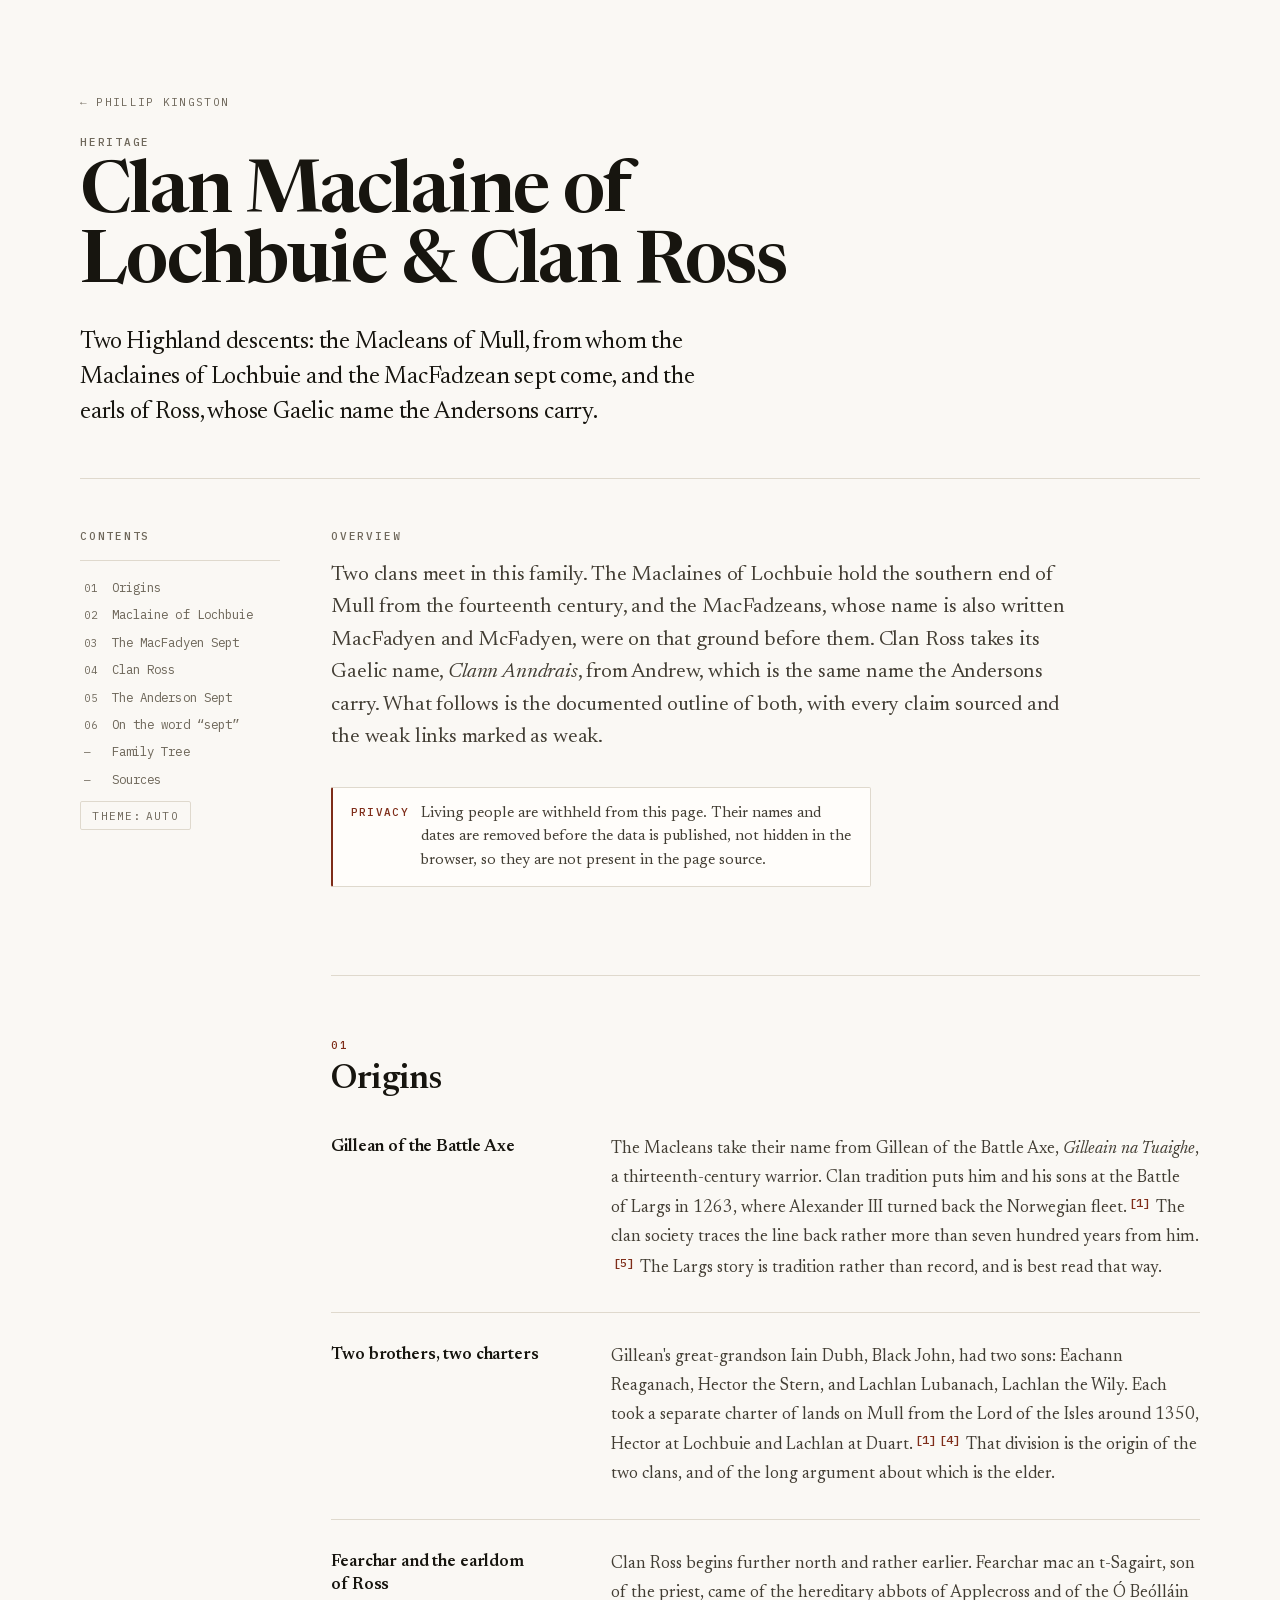
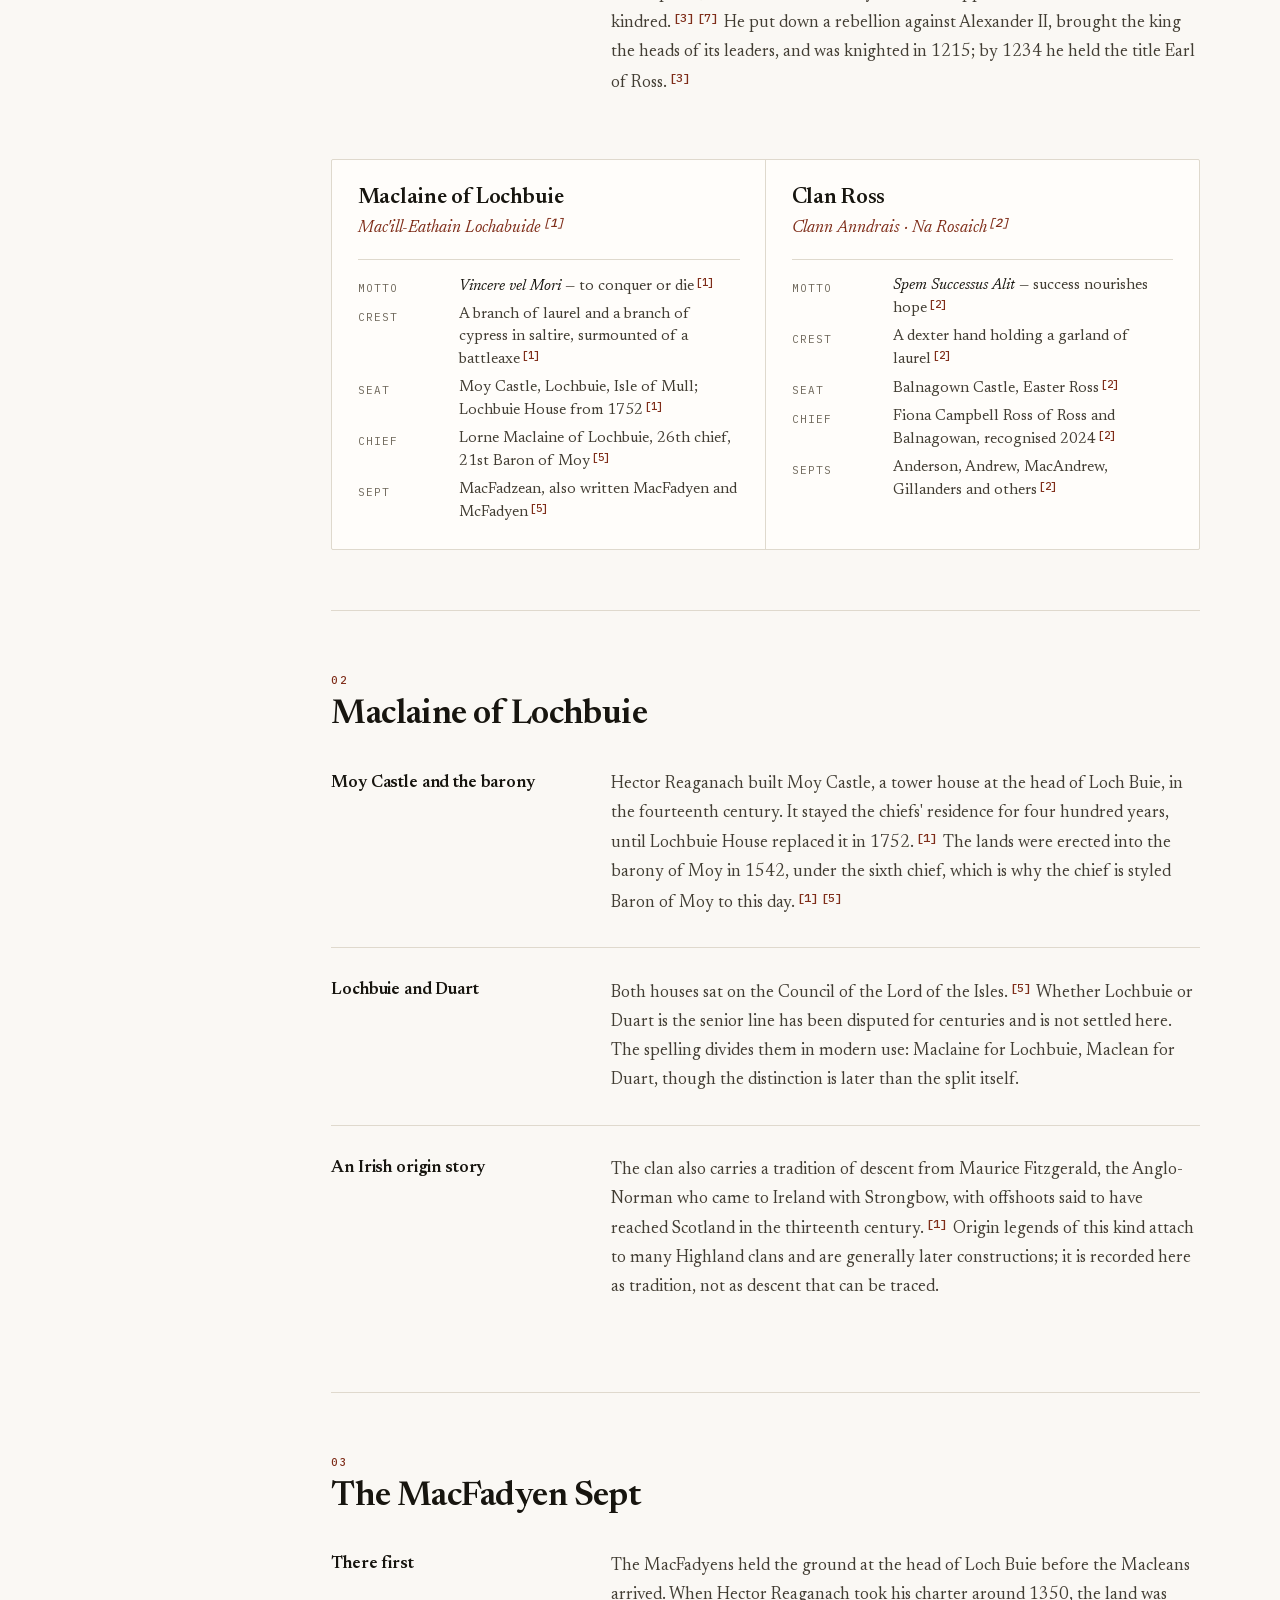
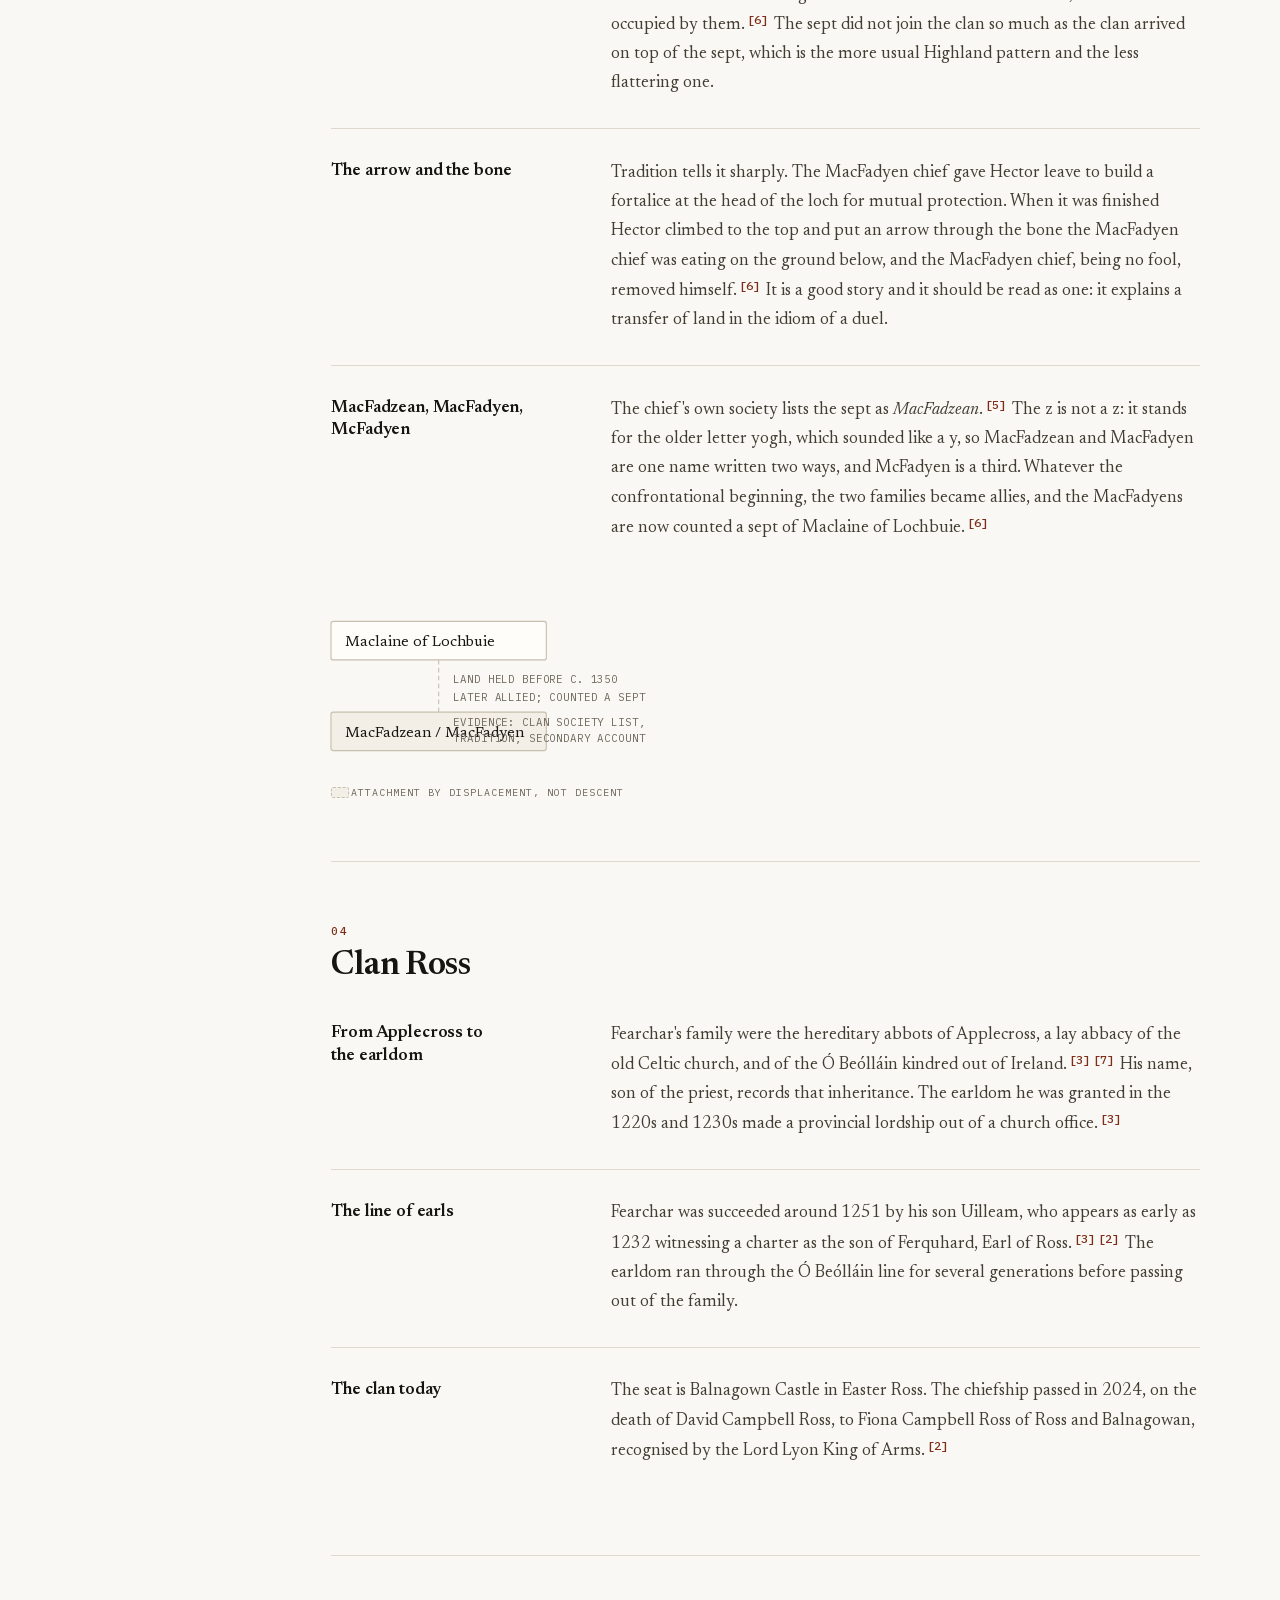
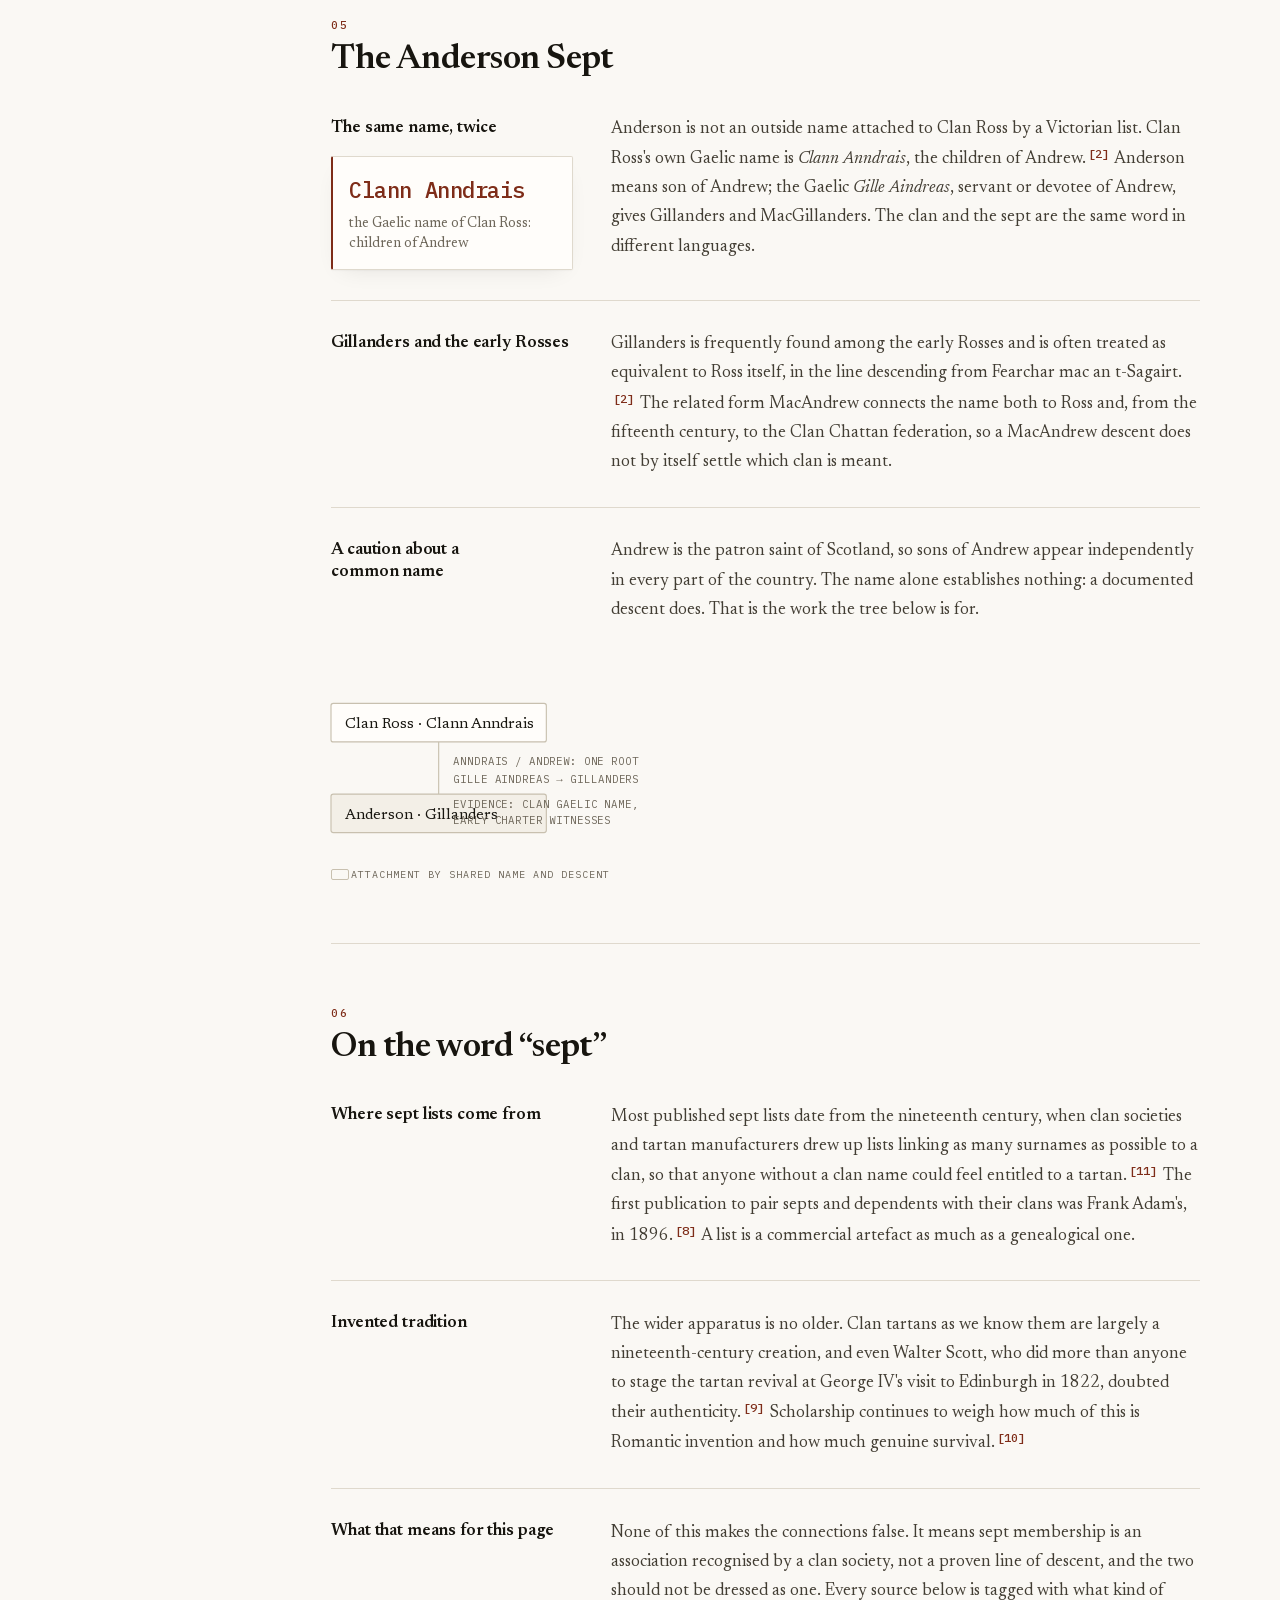
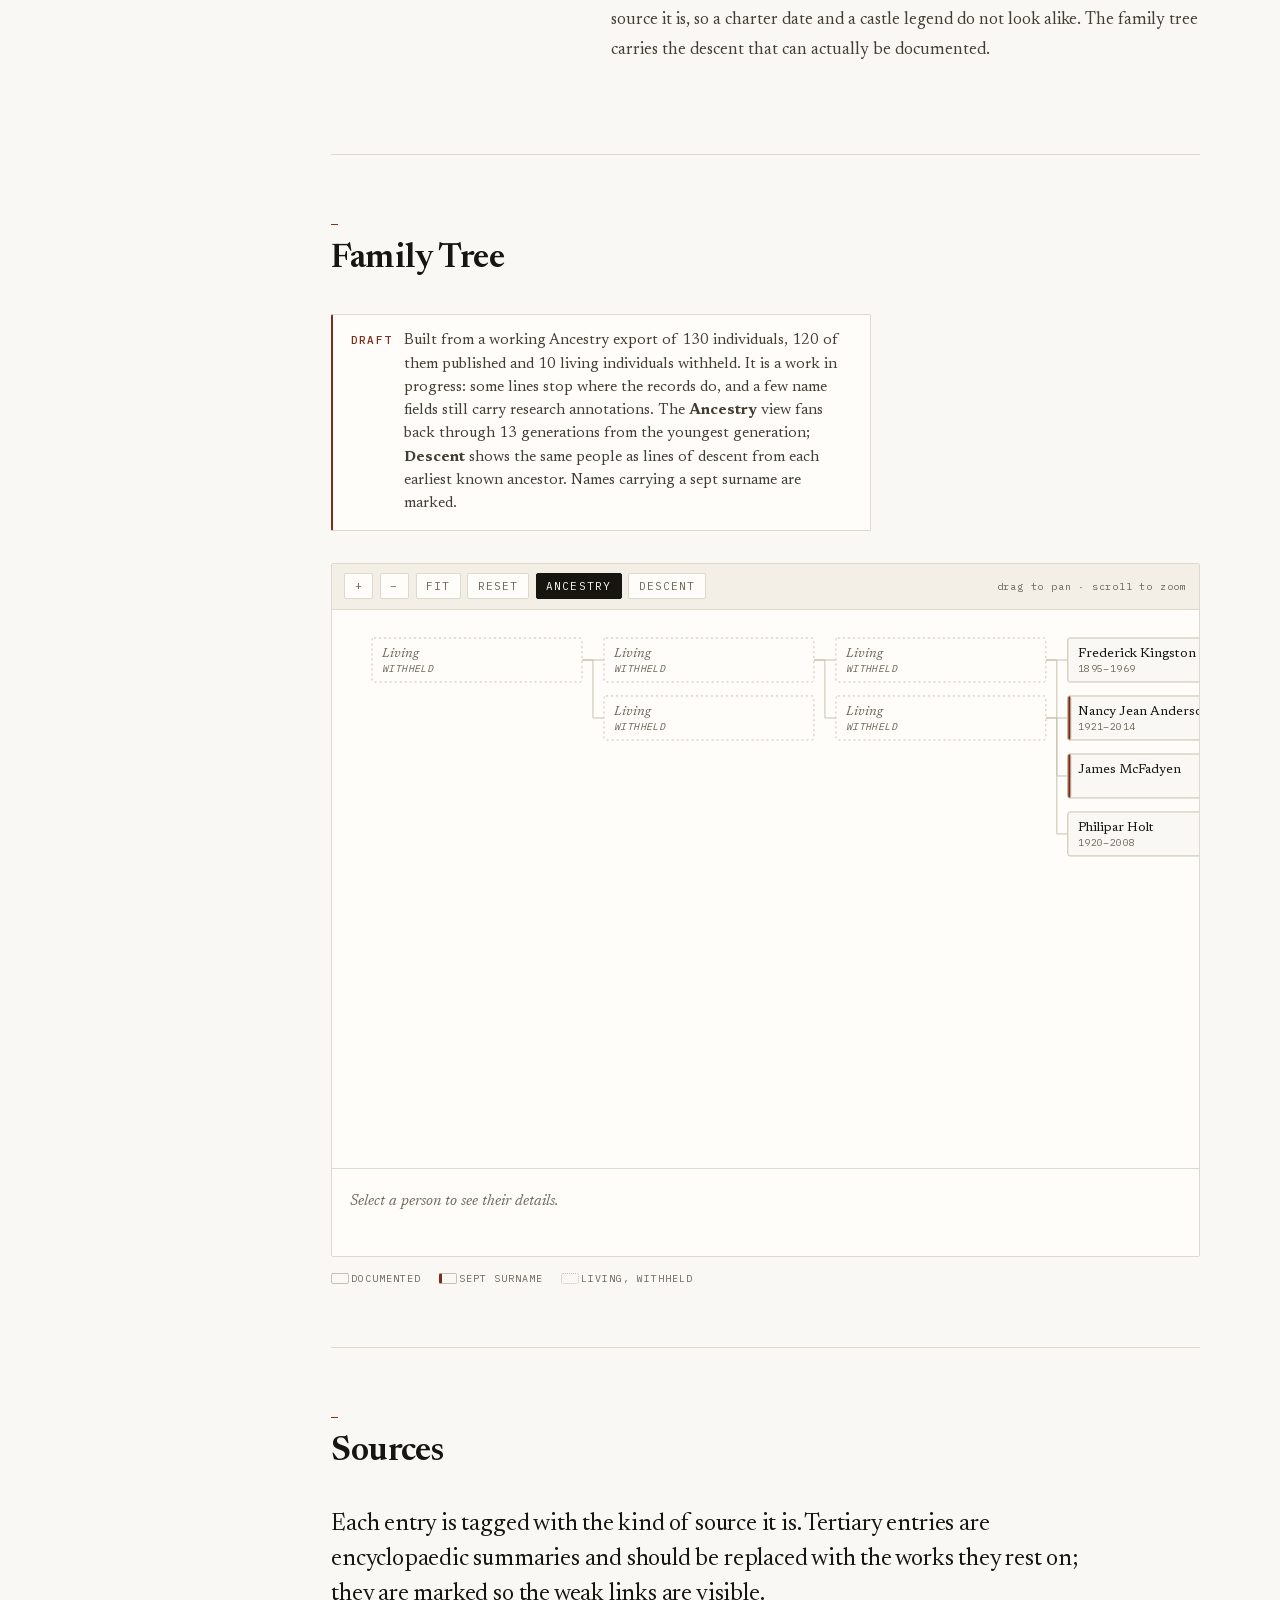
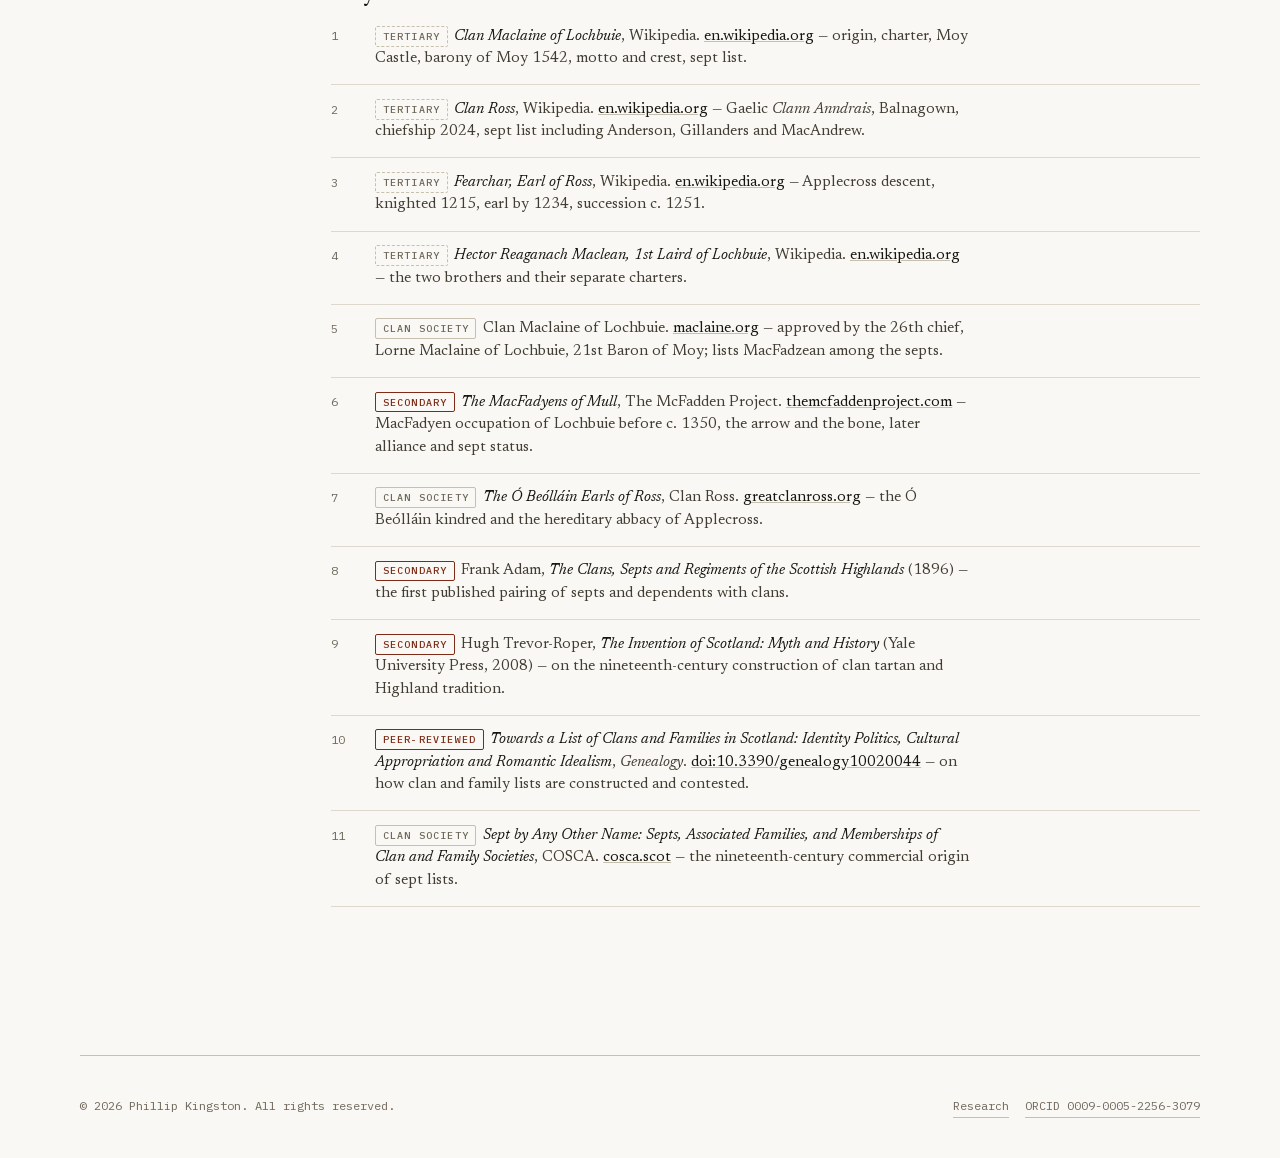
==== commit 4c2ab7b4: "Build the tree from the real Ancestry export Replaces the placeholder tree with the draft export: 13" ====
--- a/heritage/index.html
+++ b/heritage/index.html
@@ -293,34 +293,244 @@
                     </div>
 
                     <div class="notice">
-                        <p class="notice__label">Placeholder</p>
-                        <p>The documented figures below are sourced in the References. The generations between them and the present are placeholders, awaiting the Ancestry export. Living people are withheld.</p>
+                        <p class="notice__label">Draft</p>
+                        <p>Built from a working Ancestry export of 130 individuals, 120 of them published and 10 living individuals withheld. It is a work in progress: some lines stop where the records do, and a few name fields still carry research annotations. The <strong>Ancestry</strong> view fans back through 13 generations from the youngest generation; <strong>Descent</strong> shows the same people as lines of descent from each earliest known ancestor. Names carrying a sept surname are marked.</p>
                     </div>
 
                     <div class="tree">
                         <div class="tree__bar">
                             <button type="button" data-tree-action="in" aria-label="Zoom in">+</button>
                             <button type="button" data-tree-action="out" aria-label="Zoom out">&#8722;</button>
+                            <button type="button" data-tree-action="fit">Fit</button>
                             <button type="button" data-tree-action="reset">Reset</button>
+                            <button type="button" data-tree-mode="ancestry" aria-pressed="true" hidden>Ancestry</button>
+                            <button type="button" data-tree-mode="descent" aria-pressed="false" hidden>Descent</button>
                             <span class="tree__hint">outline view</span>
                         </div>
                         <div class="tree__stage" aria-hidden="true"></div>
                         <div class="tree__fallback">
                             <ol>
-                    <li><span class="tree__name">Gillean of the Battle Axe</span>
+                    <li><span class="tree__name tree__name--living">Living</span><span class="tree__dates">withheld</span>
                         <ol>
-                        <li><span class="tree__name">Iain Dubh</span>
+                        <li><span class="tree__name tree__name--living">Living</span><span class="tree__dates">withheld</span>
                             <ol>
-                            <li><span class="tree__name">Hector Reaganach</span>
+                            <li><span class="tree__name tree__name--living">Living</span><span class="tree__dates">withheld</span>
                                 <ol>
-                                <li><span class="tree__name tree__name--placeholder">Lochbuie chiefs, 2nd–25th</span><span class="tree__dates">placeholder</span>
+                                <li><span class="tree__name">Frederick Kingston</span><span class="tree__dates">1895&#8211;1969</span>
                                     <ol>
-                                    <li><span class="tree__name tree__name--placeholder">MacFadzean line</span><span class="tree__dates">placeholder</span>
+                                    <li><span class="tree__name">James William Kingston</span><span class="tree__dates">1864&#8211;?</span>
                                         <ol>
-                                        <li><span class="tree__name tree__name--living">Living</span><span class="tree__dates">withheld</span>
-                                            <ol>
-                                            <li><span class="tree__name tree__name--living">Living</span><span class="tree__dates">withheld</span></li>
-                                            <li><span class="tree__name tree__name--living">Living</span><span class="tree__dates">withheld</span></li>
+                                        <li><span class="tree__name">James John Kingston</span><span class="tree__dates">1832&#8211;1906</span>
+                                            <ol>
+                                            <li><span class="tree__name">James Kingston</span><span class="tree__dates">1810&#8211;?</span></li>
+                                            </ol>
+                                        </li>
+                                        <li><span class="tree__name">Elizabeth Roberts</span><span class="tree__dates">1833&#8211;1901</span>
+                                            <ol>
+                                            <li><span class="tree__name">William Roberts</span><span class="tree__dates">1810&#8211;1871</span></li>
+                                            <li><span class="tree__name">Phoebe Charman</span><span class="tree__dates">1811&#8211;1886</span>
+                                                <ol>
+                                                <li><span class="tree__name">William Charman</span><span class="tree__dates">1778&#8211;1843</span>
+                                                    <ol>
+                                                    <li><span class="tree__name">John Charman</span><span class="tree__dates">1728&#8211;1778</span>
+                                                        <ol>
+                                                        <li><span class="tree__name">William Charman</span><span class="tree__dates">1695&#8211;1737</span>
+                                                            <ol>
+                                                        <li><span class="tree__name">William Sefton Charman</span><span class="tree__dates">1674&#8211;1731</span></li>
+                                                        <li><span class="tree__name">Elizabeth Farr 7ggm</span><span class="tree__dates">1671&#8211;1705</span></li>
+                                                            </ol>
+                                                        </li>
+                                                        <li><span class="tree__name">Mary Turle Tyrrell</span><span class="tree__dates">1692&#8211;1749</span>
+                                                            <ol>
+                                                        <li><span class="tree__name">William Turle Tyrrell</span><span class="tree__dates">1670&#8211;1732</span></li>
+                                                        <li><span class="tree__name">Mary Lancaster</span><span class="tree__dates">1667&#8211;?</span></li>
+                                                            </ol>
+                                                        </li>
+                                                        </ol>
+                                                    </li>
+                                                    <li><span class="tree__name">Elizabeth\Bethia Bishop</span><span class="tree__dates">1744&#8211;1784</span>
+                                                        <ol>
+                                                        <li><span class="tree__name">Richard Bishop</span><span class="tree__dates">1710&#8211;1751</span>
+                                                            <ol>
+                                                        <li><span class="tree__name">Thomas Arthur Bishop II</span><span class="tree__dates">1670&#8211;1739</span>
+                                                            <ol>
+                                                        <li><span class="tree__name">Thomas Bishop</span><span class="tree__dates">1650&#8211;1684</span></li>
+                                                        <li><span class="tree__name">Elizabeth Russell</span><span class="tree__dates">1655&#8211;1684</span>
+                                                            <ol>
+                                                        <li><span class="tree__name">James Russell</span><span class="tree__dates">1627&#8211;?</span></li>
+                                                            </ol>
+                                                        </li>
+                                                            </ol>
+                                                        </li>
+                                                        <li><span class="tree__name">Susannah Susan Anne Upton</span><span class="tree__dates">1671&#8211;1745</span></li>
+                                                            </ol>
+                                                        </li>
+                                                        <li><span class="tree__name">Margaret Randell</span><span class="tree__dates">1710&#8211;?</span>
+                                                            <ol>
+                                                        <li><span class="tree__name">Robert Randal</span><span class="tree__dates">1691&#8211;?</span></li>
+                                                        <li><span class="tree__name">Elizabeth Smith</span><span class="tree__dates">?&#8211;1735</span></li>
+                                                            </ol>
+                                                        </li>
+                                                        </ol>
+                                                    </li>
+                                                    </ol>
+                                                </li>
+                                                <li><span class="tree__name">Sophia Jenden</span><span class="tree__dates">1777&#8211;1848</span>
+                                                    <ol>
+                                                    <li><span class="tree__name">William Jenden</span><span class="tree__dates">1745&#8211;1847</span>
+                                                        <ol>
+                                                        <li><span class="tree__name">William Jendin</span><span class="tree__dates">1719&#8211;?</span>
+                                                            <ol>
+                                                        <li><span class="tree__name">John Jenden</span><span class="tree__dates">1689&#8211;1741</span></li>
+                                                        <li><span class="tree__name">Anne Boxall\Jenden</span><span class="tree__dates">1692&#8211;1743</span></li>
+                                                            </ol>
+                                                        </li>
+                                                        <li><span class="tree__name">Mary Edmunds</span><span class="tree__dates">1719&#8211;1801</span></li>
+                                                        </ol>
+                                                    </li>
+                                                    <li><span class="tree__name">Mary Bates</span><span class="tree__dates">1747&#8211;?</span></li>
+                                                    </ol>
+                                                </li>
+                                                </ol>
+                                            </li>
+                                            </ol>
+                                        </li>
+                                        </ol>
+                                    </li>
+                                    <li><span class="tree__name">Frances Kitchen</span><span class="tree__dates">1863&#8211;?</span>
+                                        <ol>
+                                        <li><span class="tree__name tree__name--living">Living</span><span class="tree__dates">withheld</span></li>
+                                        </ol>
+                                    </li>
+                                    </ol>
+                                </li>
+                                <li><span class="tree__name">Nancy Jean Anderson</span><span class="tree__dates">1921&#8211;2014</span>
+                                    <ol>
+                                    <li><span class="tree__name">Albert James Anderson</span><span class="tree__dates">1885&#8211;1957</span>
+                                        <ol>
+                                        <li><span class="tree__name">John Anderson</span><span class="tree__dates">1857&#8211;1941</span>
+                                            <ol>
+                                            <li><span class="tree__name">Archibald McLaren Anderson</span><span class="tree__dates">1824&#8211;1892</span>
+                                                <ol>
+                                                <li><span class="tree__name">Jessie Powell</span><span class="tree__dates">1800&#8211;1880</span></li>
+                                                </ol>
+                                            </li>
+                                            <li><span class="tree__name">Janet Paul (Mrs Archibald Anderson)</span><span class="tree__dates">1830&#8211;1915</span>
+                                                <ol>
+                                                <li><span class="tree__name">William Paul</span><span class="tree__dates">1808&#8211;?</span></li>
+                                                <li><span class="tree__name">Margaret MacGibbon (Mrs William Paul)</span><span class="tree__dates">1807&#8211;?</span>
+                                                    <ol>
+                                                    <li><span class="tree__name">James McGIBBON</span><span class="tree__dates">1782&#8211;?</span></li>
+                                                    <li><span class="tree__name">Janet URE</span><span class="tree__dates">1780&#8211;1841</span></li>
+                                                    </ol>
+                                                </li>
+                                                </ol>
+                                            </li>
+                                            </ol>
+                                        </li>
+                                        <li><span class="tree__name">Ellen Keene Jnr</span><span class="tree__dates">1859&#8211;1941</span>
+                                            <ol>
+                                            <li><span class="tree__name">Thomas Keene</span><span class="tree__dates">1834&#8211;1876</span>
+                                                <ol>
+                                                <li><span class="tree__name">Thomas Keene</span><span class="tree__dates">1797&#8211;1877</span>
+                                                    <ol>
+                                                    <li><span class="tree__name">James Keem Keene</span><span class="tree__dates">?&#8211;1804</span></li>
+                                                    </ol>
+                                                </li>
+                                                <li><span class="tree__name">Mary Amelia HARNETT</span><span class="tree__dates">1798&#8211;1869</span>
+                                                    <ol>
+                                                    <li><span class="tree__name">James Harnett</span><span class="tree__dates">1772&#8211;1823</span></li>
+                                                    <li><span class="tree__name">Martha Quested</span><span class="tree__dates">1772&#8211;1846</span>
+                                                        <ol>
+                                                        <li><span class="tree__name">John Quested</span><span class="tree__dates">1739&#8211;1822</span>
+                                                            <ol>
+                                                        <li><span class="tree__name">Stephen Quested</span><span class="tree__dates">1710&#8211;1745</span></li>
+                                                        <li><span class="tree__name">Damaris Horn</span><span class="tree__dates">1711&#8211;1792</span></li>
+                                                            </ol>
+                                                        </li>
+                                                        <li><span class="tree__name">Sarah HEAD*</span><span class="tree__dates">1743&#8211;1810</span>
+                                                            <ol>
+                                                        <li><span class="tree__name">James Head</span><span class="tree__dates">1710&#8211;1790</span>
+                                                            <ol>
+                                                        <li><span class="tree__name">John Head</span><span class="tree__dates">1684&#8211;1754</span>
+                                                            <ol>
+                                                        <li><span class="tree__name">Joseph Head</span><span class="tree__dates">1636&#8211;1712</span></li>
+                                                        <li><span class="tree__name">Winifred Paradise Bradshaw</span><span class="tree__dates">1645&#8211;1713</span></li>
+                                                            </ol>
+                                                        </li>
+                                                        <li><span class="tree__name">Elizabeth Roakes</span><span class="tree__dates">1685&#8211;1725</span></li>
+                                                            </ol>
+                                                        </li>
+                                                        <li><span class="tree__name">Elizabeth Webb</span><span class="tree__dates">1710&#8211;1803</span></li>
+                                                            </ol>
+                                                        </li>
+                                                        </ol>
+                                                    </li>
+                                                    </ol>
+                                                </li>
+                                                </ol>
+                                            </li>
+                                            <li><span class="tree__name">Ellen Sturt</span><span class="tree__dates">1834&#8211;?</span>
+                                                <ol>
+                                                <li><span class="tree__name">Thomas Sturt</span><span class="tree__dates">1801&#8211;1842</span>
+                                                    <ol>
+                                                    <li><span class="tree__name">Thomas Sturt</span><span class="tree__dates">1770&#8211;1847</span></li>
+                                                    <li><span class="tree__name">Elizabeth Field</span><span class="tree__dates">1777&#8211;1842</span></li>
+                                                    </ol>
+                                                </li>
+                                                <li><span class="tree__name">Charlotte Matthews</span><span class="tree__dates">1806&#8211;?</span>
+                                                    <ol>
+                                                    <li><span class="tree__name tree__name--living">Living</span><span class="tree__dates">withheld</span></li>
+                                                    </ol>
+                                                </li>
+                                                </ol>
+                                            </li>
+                                            </ol>
+                                        </li>
+                                        </ol>
+                                    </li>
+                                    <li><span class="tree__name">Christianna Louise Kemp</span><span class="tree__dates">1886&#8211;1951</span>
+                                        <ol>
+                                        <li><span class="tree__name">Thomas KEMP</span><span class="tree__dates">1850&#8211;1921</span>
+                                            <ol>
+                                            <li><span class="tree__name">Thomas Kemp</span><span class="tree__dates">1821&#8211;1887</span>
+                                                <ol>
+                                                <li><span class="tree__name">Thomas Kemp</span><span class="tree__dates">1784&#8211;1833</span></li>
+                                                <li><span class="tree__name">Joanna Nicholls - Kemp</span><span class="tree__dates">1786&#8211;1859</span></li>
+                                                </ol>
+                                            </li>
+                                            <li><span class="tree__name">Catherine Lory</span><span class="tree__dates">1824&#8211;1911</span></li>
+                                            </ol>
+                                        </li>
+                                        <li><span class="tree__name">Christiana Batten</span><span class="tree__dates">1853&#8211;1912</span>
+                                            <ol>
+                                            <li><span class="tree__name">William Henry BATTEN</span><span class="tree__dates">1831&#8211;1885</span>
+                                                <ol>
+                                                <li><span class="tree__name">Alexander BATTEN</span><span class="tree__dates">1802&#8211;1876</span></li>
+                                                <li><span class="tree__name">Catherine ROWE</span><span class="tree__dates">1806&#8211;1866</span></li>
+                                                </ol>
+                                            </li>
+                                            <li><span class="tree__name">Christiana (Kitty) Nankervis</span><span class="tree__dates">1829&#8211;1897</span>
+                                                <ol>
+                                                <li><span class="tree__name">James Nankervis</span><span class="tree__dates">1792&#8211;1870</span>
+                                                    <ol>
+                                                    <li><span class="tree__name">John Nankervis</span><span class="tree__dates">1749&#8211;1838</span></li>
+                                                    <li><span class="tree__name">Catherine (Christian) Nickless</span><span class="tree__dates">1752&#8211;1831</span>
+                                                        <ol>
+                                                        <li><span class="tree__name">William Nickless</span><span class="tree__dates">1720&#8211;?</span></li>
+                                                        <li><span class="tree__name">Elizabeth Mulles</span><span class="tree__dates">1720&#8211;?</span></li>
+                                                        </ol>
+                                                    </li>
+                                                    </ol>
+                                                </li>
+                                                <li><span class="tree__name">Johanna MERRIFIELD</span><span class="tree__dates">1800&#8211;1883</span>
+                                                    <ol>
+                                                    <li><span class="tree__name">Peter MERRIFIELD</span><span class="tree__dates">1762&#8211;1843</span></li>
+                                                    <li><span class="tree__name">Arrabella Williams</span><span class="tree__dates">1765&#8211;1843</span></li>
+                                                    </ol>
+                                                </li>
+                                                </ol>
+                                            </li>
                                             </ol>
                                         </li>
                                         </ol>
@@ -329,23 +539,89 @@
                                 </li>
                                 </ol>
                             </li>
-                            <li><span class="tree__name">Lachlan Lubanach</span></li>
-                            </ol>
-                        </li>
-                        </ol>
-                    </li>
-                    <li><span class="tree__name">Fearchar mac an t-Sagairt</span><span class="tree__dates">?&#8211;1251</span>
-                        <ol>
-                        <li><span class="tree__name">Uilleam I, Earl of Ross</span><span class="tree__dates">?&#8211;1274</span>
-                            <ol>
-                            <li><span class="tree__name tree__name--placeholder">Earls of Ross</span><span class="tree__dates">placeholder</span>
+                            <li><span class="tree__name tree__name--living">Living</span><span class="tree__dates">withheld</span>
                                 <ol>
-                                <li><span class="tree__name tree__name--placeholder">Anderson line</span><span class="tree__dates">placeholder</span>
+                                <li><span class="tree__name">James McFadyen</span>
                                     <ol>
-                                    <li><span class="tree__name tree__name--living">Living</span><span class="tree__dates">withheld</span>
+                                    <li><span class="tree__name">John Mcfadyen</span><span class="tree__dates">1886&#8211;1956</span>
                                         <ol>
-                                        <li><span class="tree__name tree__name--living">Living</span><span class="tree__dates">withheld</span></li>
-                                        <li><span class="tree__name tree__name--living">Living</span><span class="tree__dates">withheld</span></li>
+                                        <li><span class="tree__name">James McFadyen</span><span class="tree__dates">1857&#8211;1927</span>
+                                            <ol>
+                                            <li><span class="tree__name">John McFadyen</span><span class="tree__dates">?&#8211;1885</span></li>
+                                            <li><span class="tree__name">Catherine Keefe</span><span class="tree__dates">1831&#8211;1885</span>
+                                                <ol>
+                                                <li><span class="tree__name">James O'Keefe or Keefe</span><span class="tree__dates">?&#8211;1885</span></li>
+                                                <li><span class="tree__name">Margaret Foy</span><span class="tree__dates">1800&#8211;?</span></li>
+                                                </ol>
+                                            </li>
+                                            </ol>
+                                        </li>
+                                        <li><span class="tree__name">Annie BENNETT</span><span class="tree__dates">1862&#8211;1926</span>
+                                            <ol>
+                                            <li><span class="tree__name">Peter Bennett 2GG</span><span class="tree__dates">1831&#8211;1870</span>
+                                                <ol>
+                                                <li><span class="tree__name">Arthur Bennett 3GG</span><span class="tree__dates">1793&#8211;?</span></li>
+                                                <li><span class="tree__name">Bridget Connolly 3GG</span><span class="tree__dates">1792&#8211;?</span></li>
+                                                </ol>
+                                            </li>
+                                            <li><span class="tree__name">Bridget Drain 2GG</span><span class="tree__dates">1835&#8211;1894</span>
+                                                <ol>
+                                                <li><span class="tree__name">Patrick Drain</span><span class="tree__dates">1810&#8211;1860</span></li>
+                                                <li><span class="tree__name">Mary Ann Morgan 3GG</span><span class="tree__dates">1819&#8211;1887</span></li>
+                                                </ol>
+                                            </li>
+                                            </ol>
+                                        </li>
+                                        </ol>
+                                    </li>
+                                    <li><span class="tree__name">Elizabeth McDonald</span><span class="tree__dates">1891&#8211;?</span>
+                                        <ol>
+                                        <li><span class="tree__name">John Macdonald</span><span class="tree__dates">1869&#8211;?</span></li>
+                                        <li><span class="tree__name">Catherine Leddy</span><span class="tree__dates">1865&#8211;1950</span>
+                                            <ol>
+                                            <li><span class="tree__name">Daniel Leddy</span><span class="tree__dates">1821&#8211;1876</span></li>
+                                            <li><span class="tree__name">Elizabeth Collins</span><span class="tree__dates">1839&#8211;1899</span></li>
+                                            </ol>
+                                        </li>
+                                        </ol>
+                                    </li>
+                                    </ol>
+                                </li>
+                                <li><span class="tree__name">Philipar Holt</span><span class="tree__dates">1920&#8211;2008</span>
+                                    <ol>
+                                    <li><span class="tree__name">Sampson burr Holt</span><span class="tree__dates">1875&#8211;1943</span>
+                                        <ol>
+                                        <li><span class="tree__name">Annie Holt</span><span class="tree__dates">1850&#8211;1924</span>
+                                            <ol>
+                                            <li><span class="tree__name">Edward Holt ♥</span><span class="tree__dates">1815&#8211;1885</span>
+                                                <ol>
+                                                <li><span class="tree__name">John Holt</span><span class="tree__dates">1782&#8211;1869</span>
+                                                    <ol>
+                                                    <li><span class="tree__name">Benjamin Holt</span><span class="tree__dates">1752&#8211;1841</span></li>
+                                                    <li><span class="tree__name">Sarah Pearson</span><span class="tree__dates">1755&#8211;?</span></li>
+                                                    </ol>
+                                                </li>
+                                                <li><span class="tree__name">Sarah Emery ♥</span><span class="tree__dates">1792&#8211;1835</span></li>
+                                                </ol>
+                                            </li>
+                                            <li><span class="tree__name">Elizabeth Broome</span><span class="tree__dates">1818&#8211;1891</span>
+                                                <ol>
+                                                <li><span class="tree__name">John Broom aka Broome ♥</span><span class="tree__dates">1788&#8211;?</span></li>
+                                                <li><span class="tree__name">Hannah BISHTON *</span><span class="tree__dates">1799&#8211;1830</span></li>
+                                                </ol>
+                                            </li>
+                                            </ol>
+                                        </li>
+                                        </ol>
+                                    </li>
+                                    <li><span class="tree__name">Hannah hotchkiss</span><span class="tree__dates">1877&#8211;?</span>
+                                        <ol>
+                                        <li><span class="tree__name">Henry Hodgkiss Iron Worker</span><span class="tree__dates">1845&#8211;1918</span>
+                                            <ol>
+                                            <li><span class="tree__name">Margaret Hodgkiss</span><span class="tree__dates">1807&#8211;?</span></li>
+                                            </ol>
+                                        </li>
+                                        <li><span class="tree__name">Sarah Smith</span><span class="tree__dates">1847&#8211;1910</span></li>
                                         </ol>
                                     </li>
                                     </ol>
@@ -354,6 +630,7 @@
                             </li>
                             </ol>
                         </li>
+                        <li><span class="tree__name tree__name--living">Living</span><span class="tree__dates">withheld</span></li>
                         </ol>
                     </li>
                             </ol>
@@ -365,7 +642,7 @@
 
                     <p class="tree__key">
                         <span><i></i> documented</span>
-                        <span><i class="k-placeholder"></i> placeholder</span>
+                        <span><i class="k-sept"></i> sept surname</span>
                         <span><i class="k-living"></i> living, withheld</span>
                     </p>
                 </section>
--- a/css/heritage230820261.css
+++ b/css/heritage230820261.css
@@ -357,3 +357,16 @@
 /* A descendant who is the meeting point of two lines gets a dashed edge from
    the second line, so a convergence never reads as a plain parent-child link. */
 .tree__edge--join { stroke-dasharray: 4 3; stroke: var(--accent); opacity: 0.75; }
+
+/* Direction toggle: which of the two views is showing. */
+.tree__bar button.is-on {
+  background: var(--ink);
+  border-color: var(--ink);
+  color: var(--paper);
+}
+.tree__bar button[hidden] { display: none; }
+
+/* A node whose surname is one of the sept names gets an accent edge, so the
+   connection between the tree and the sept sections is visible at a glance. */
+.tree__node .n-sept { fill: var(--accent); }
+.tree__key .k-sept { border-left: 3px solid var(--accent); background: var(--paper); }
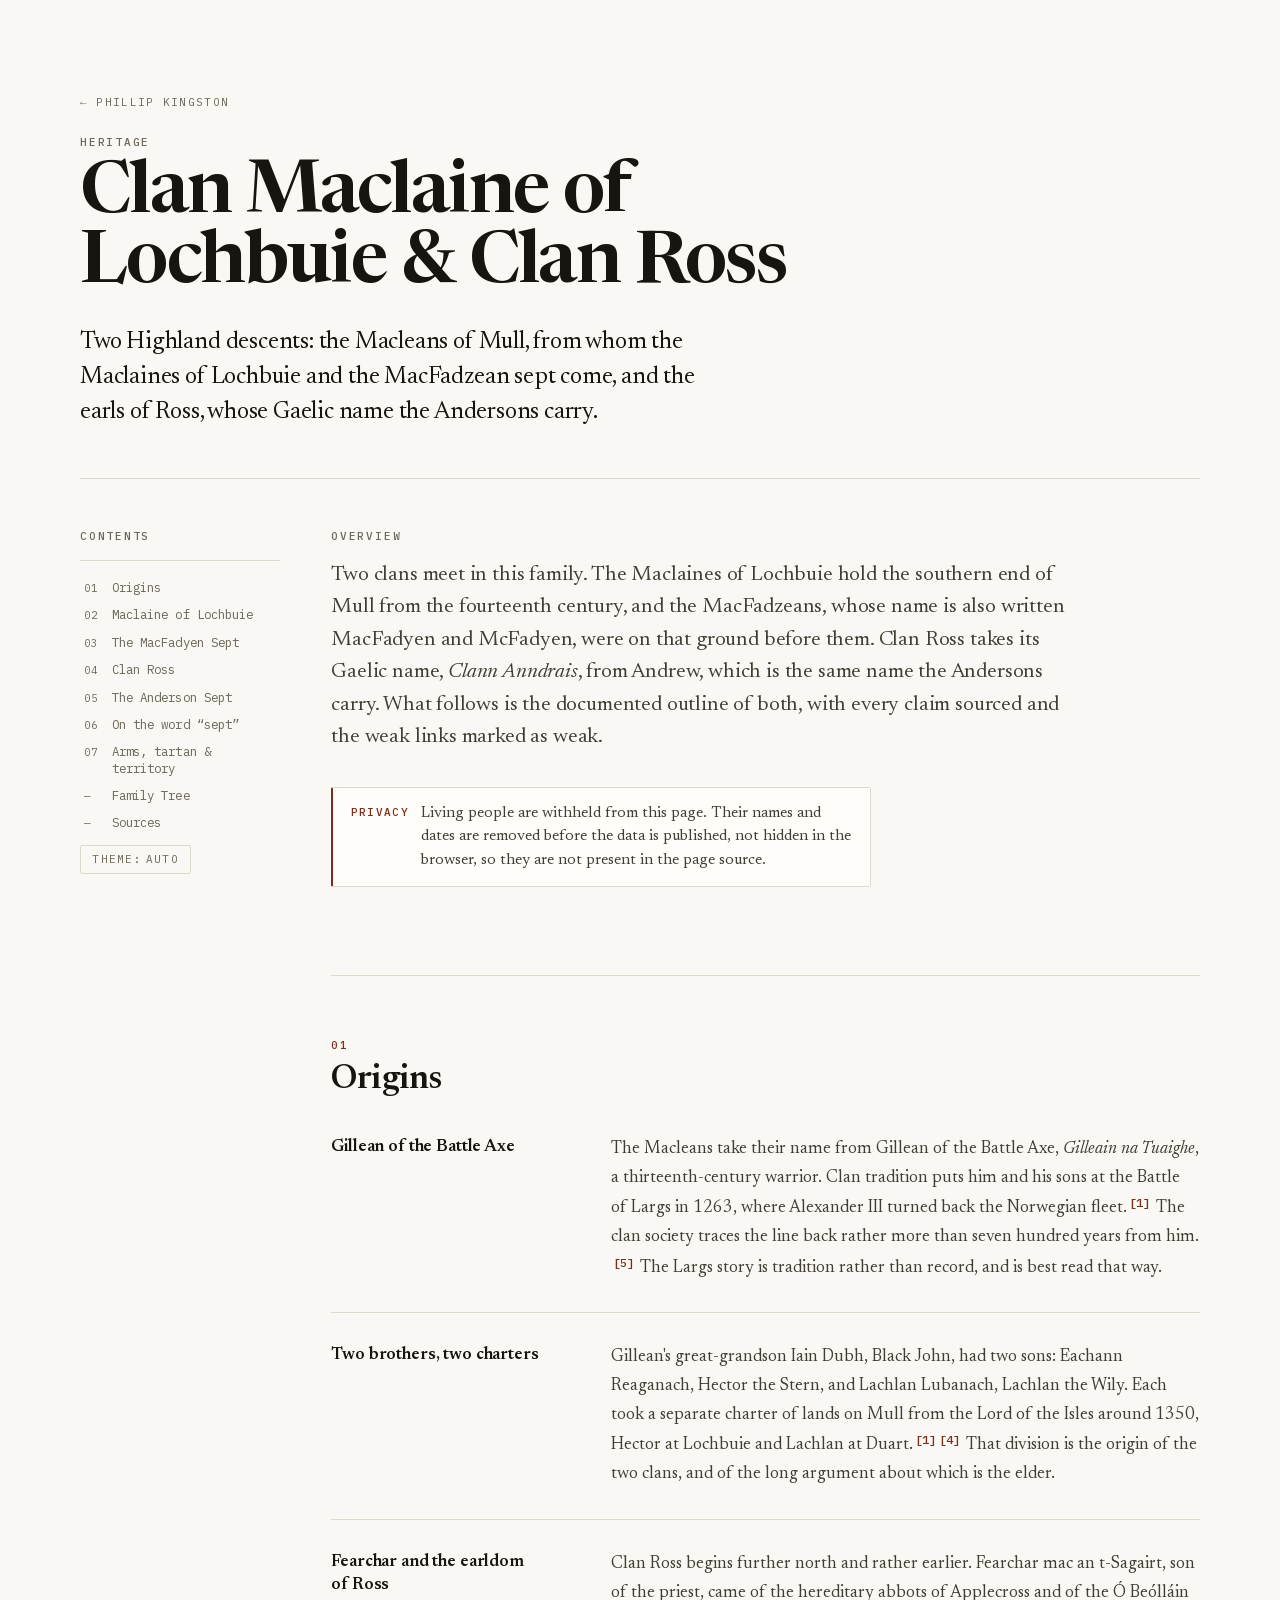
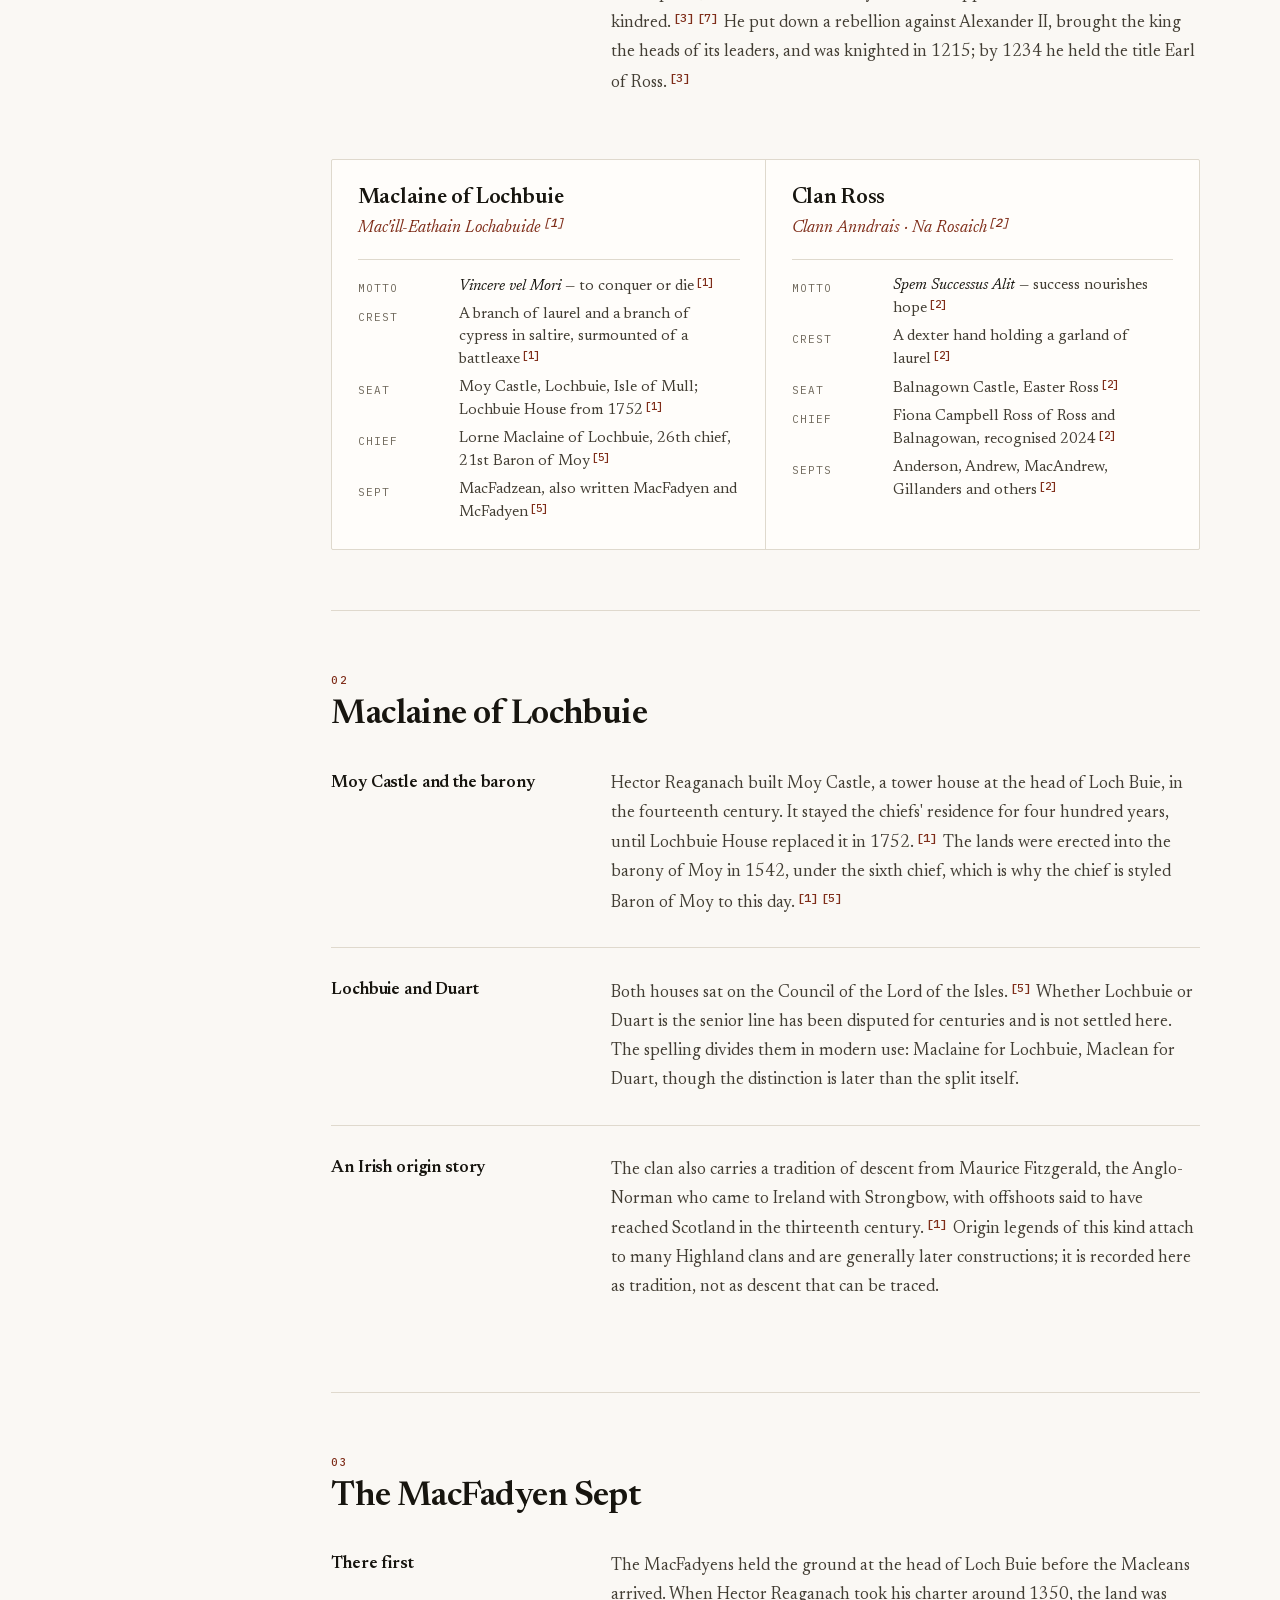
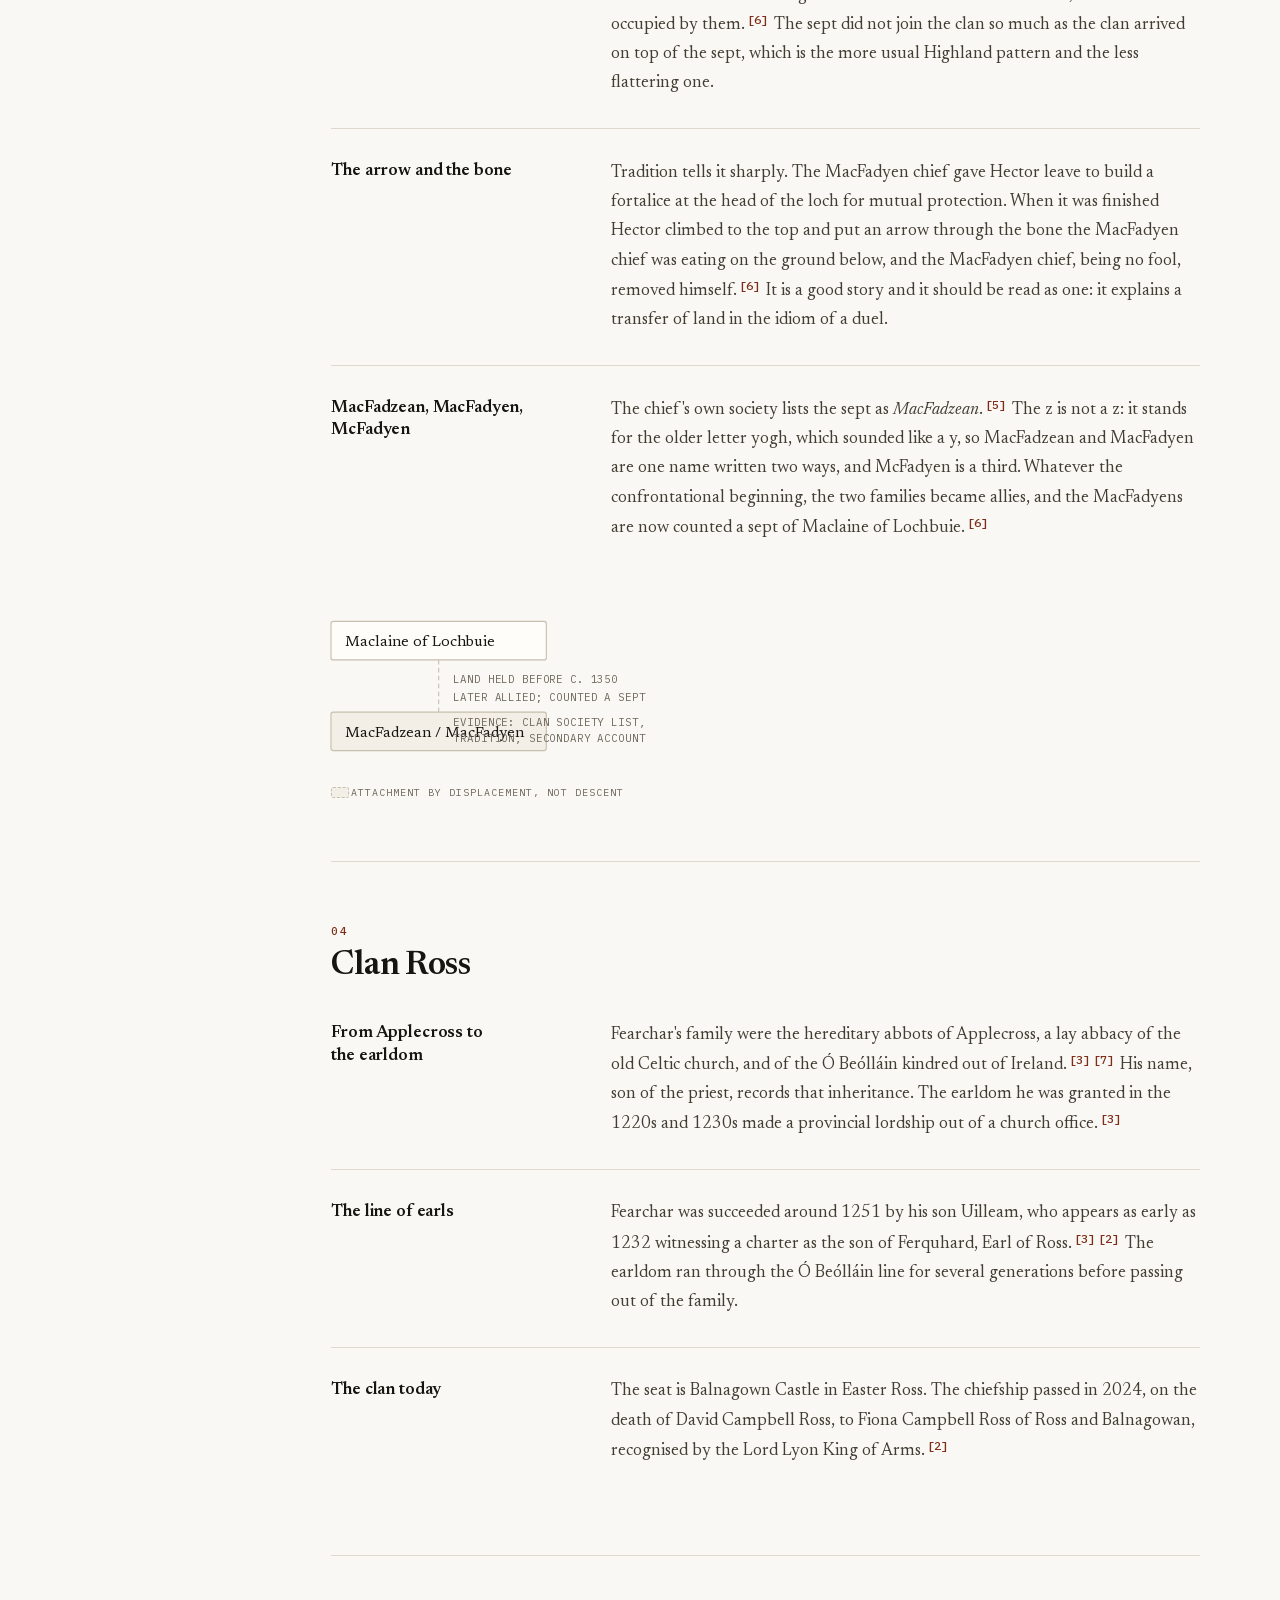
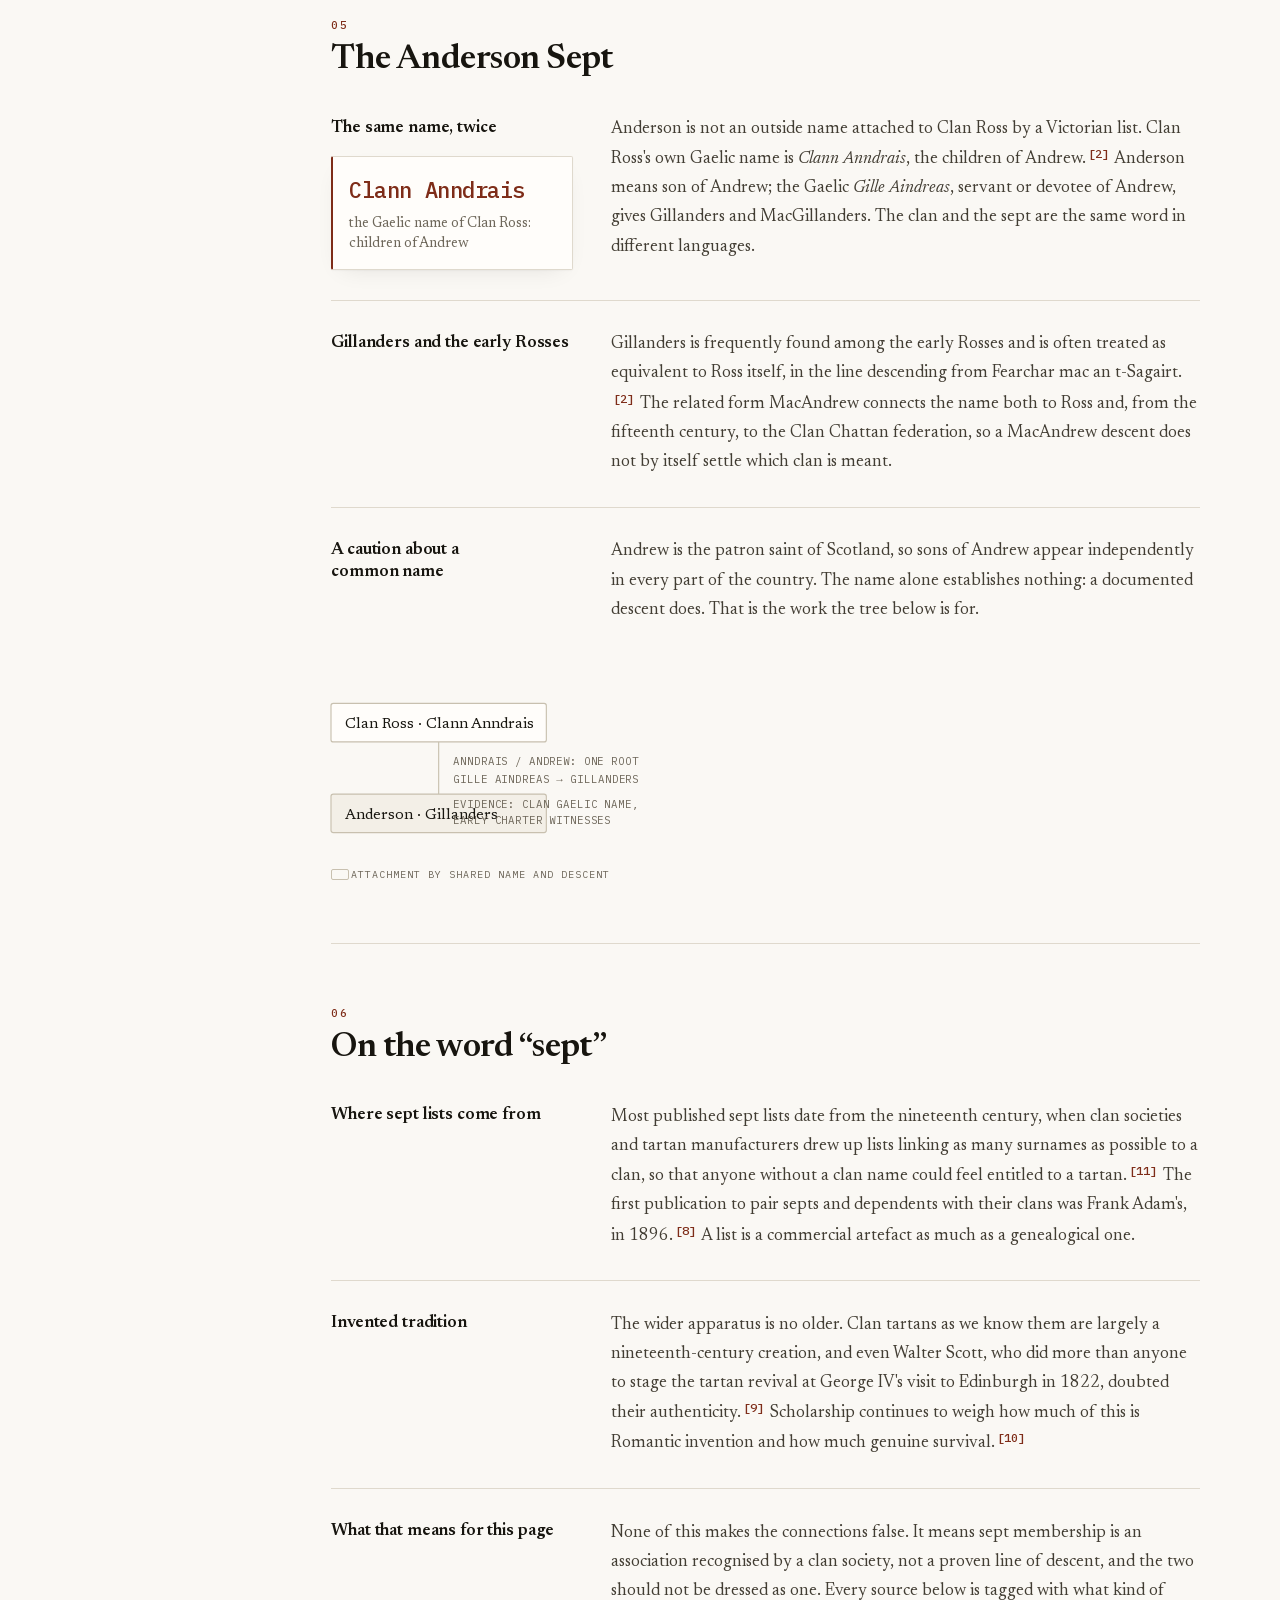
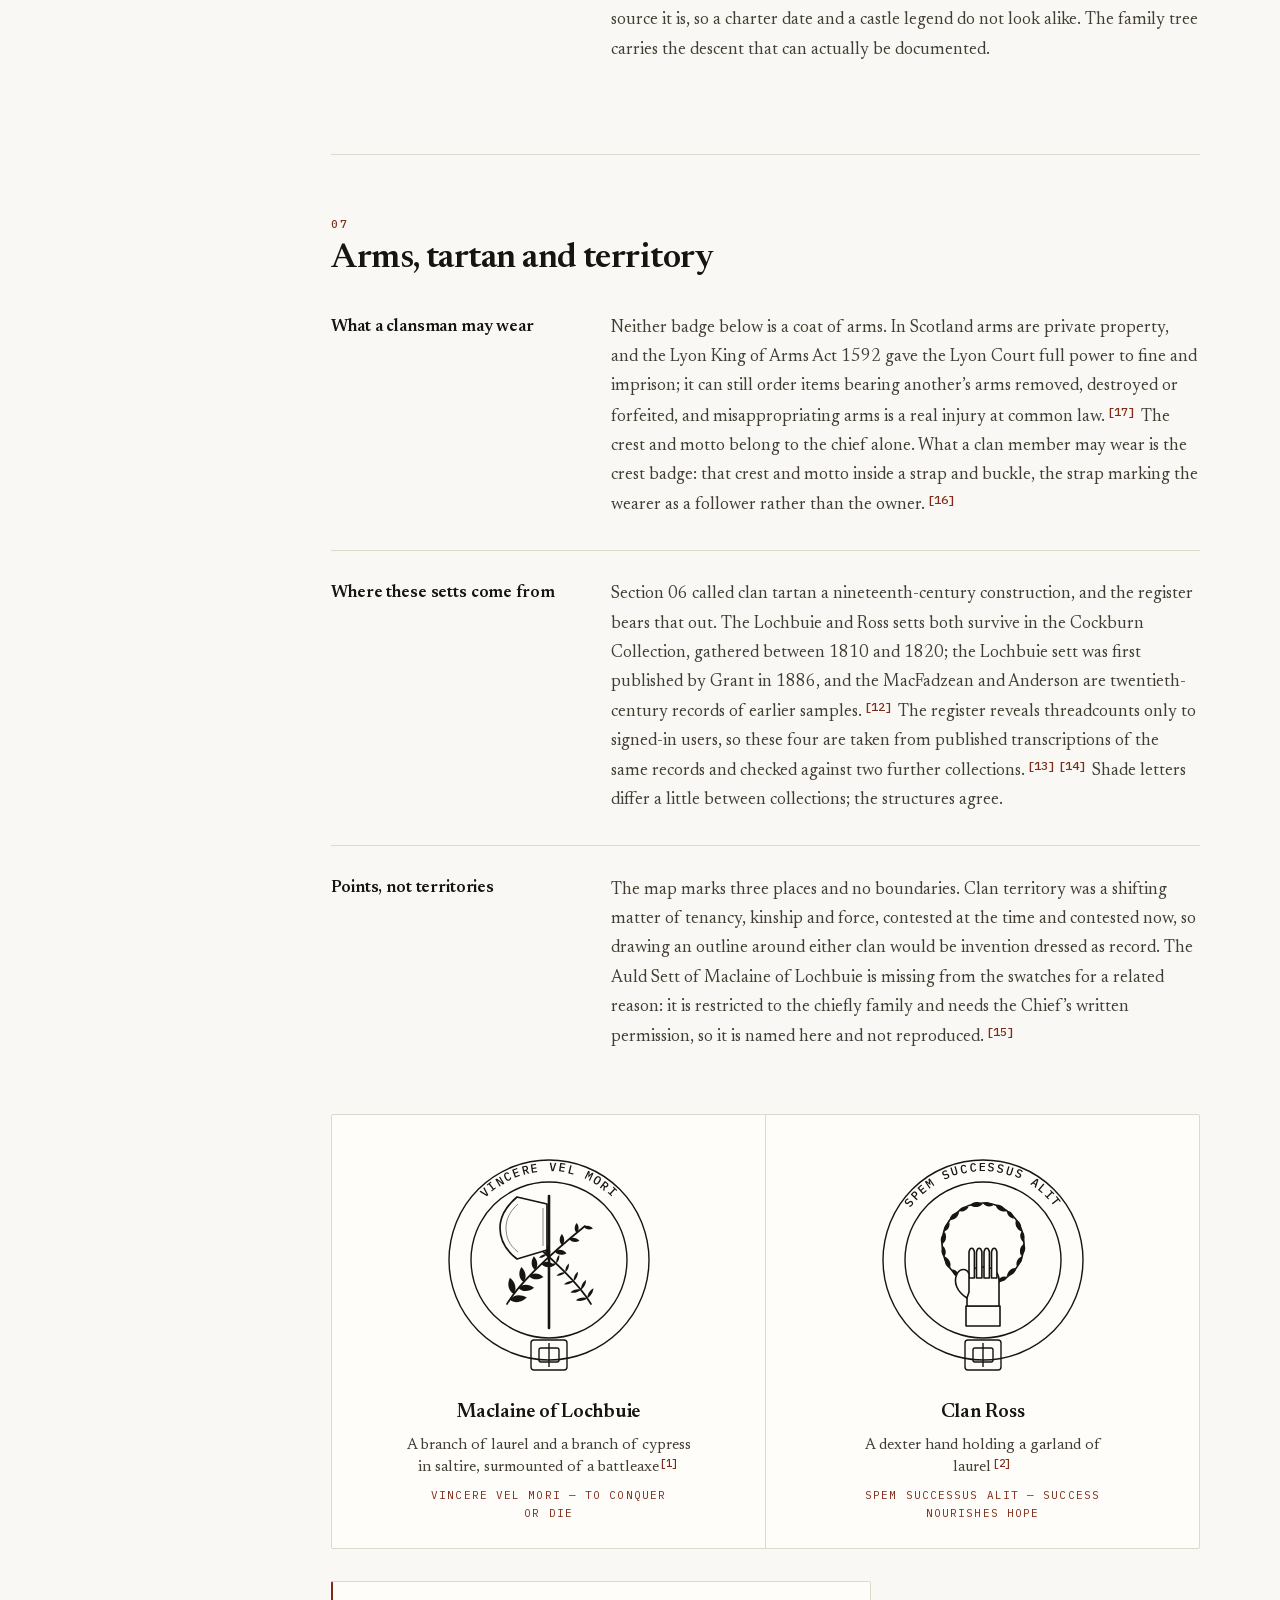
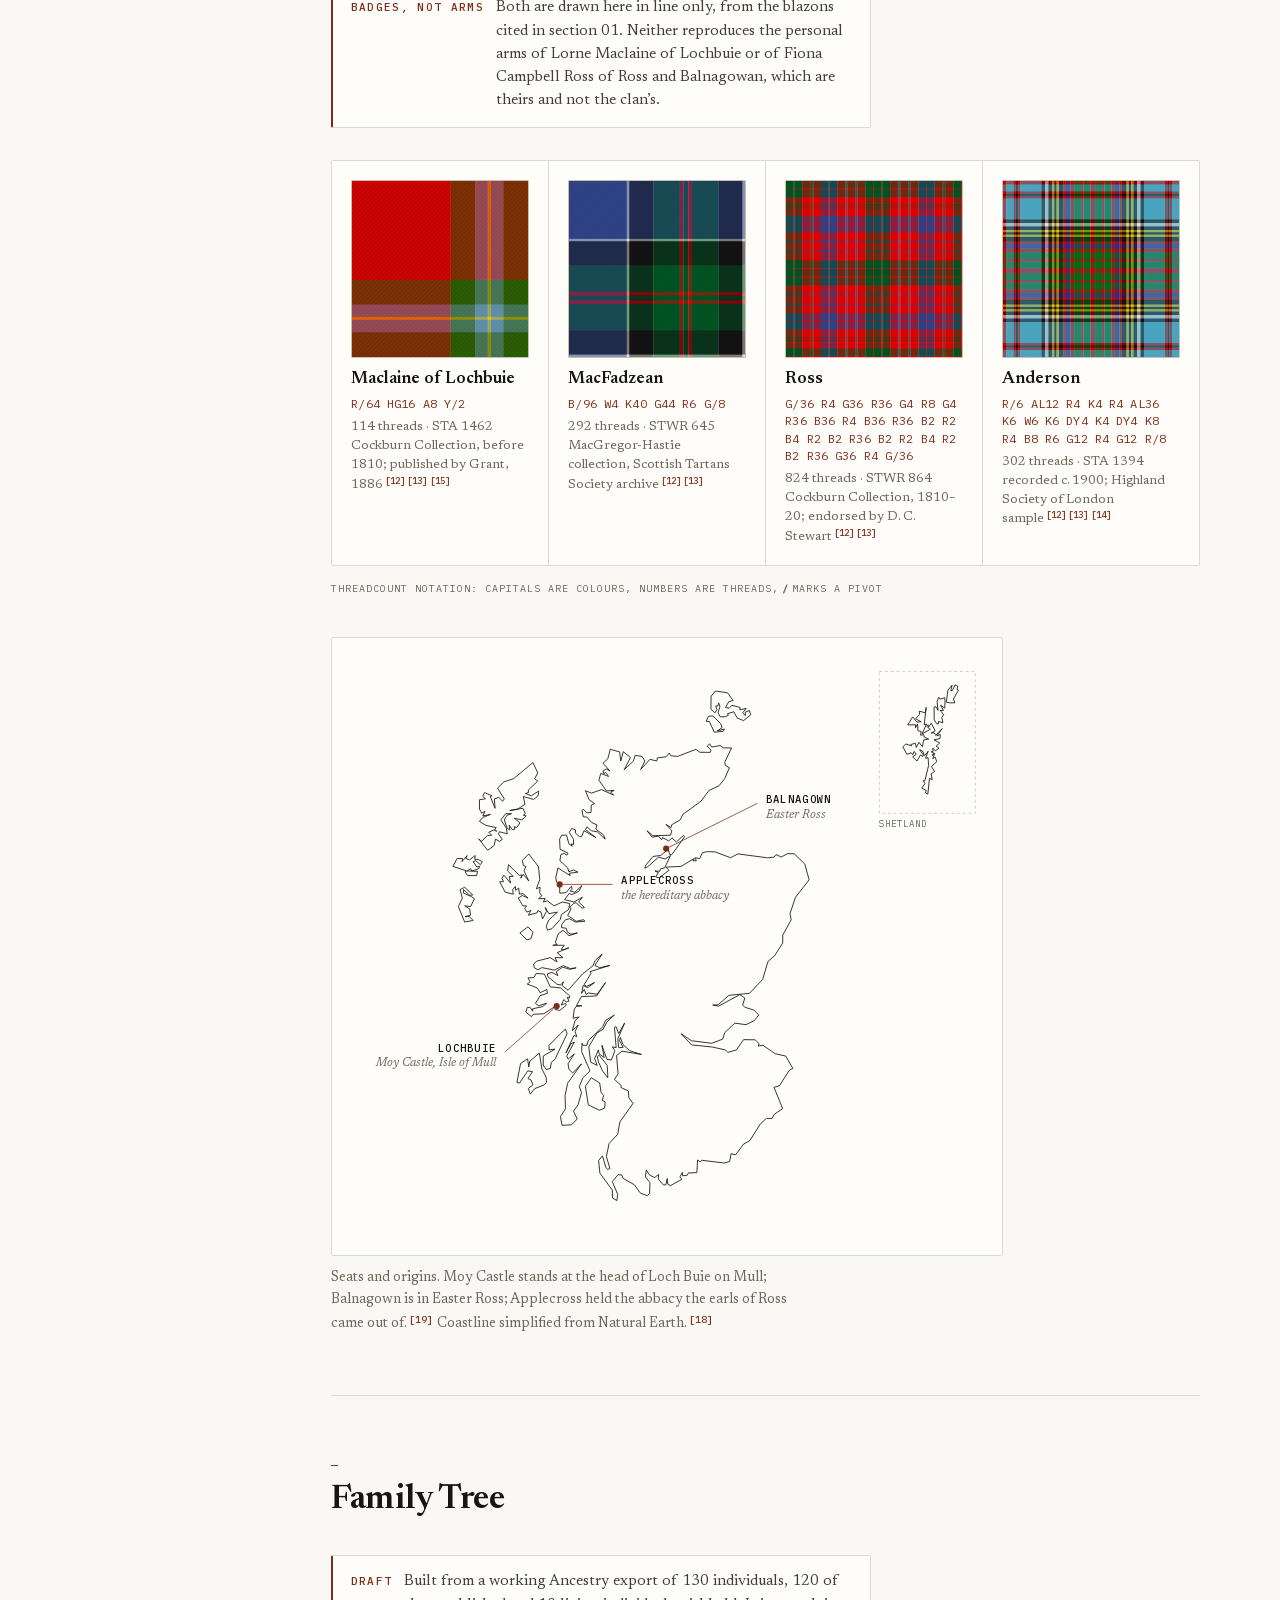
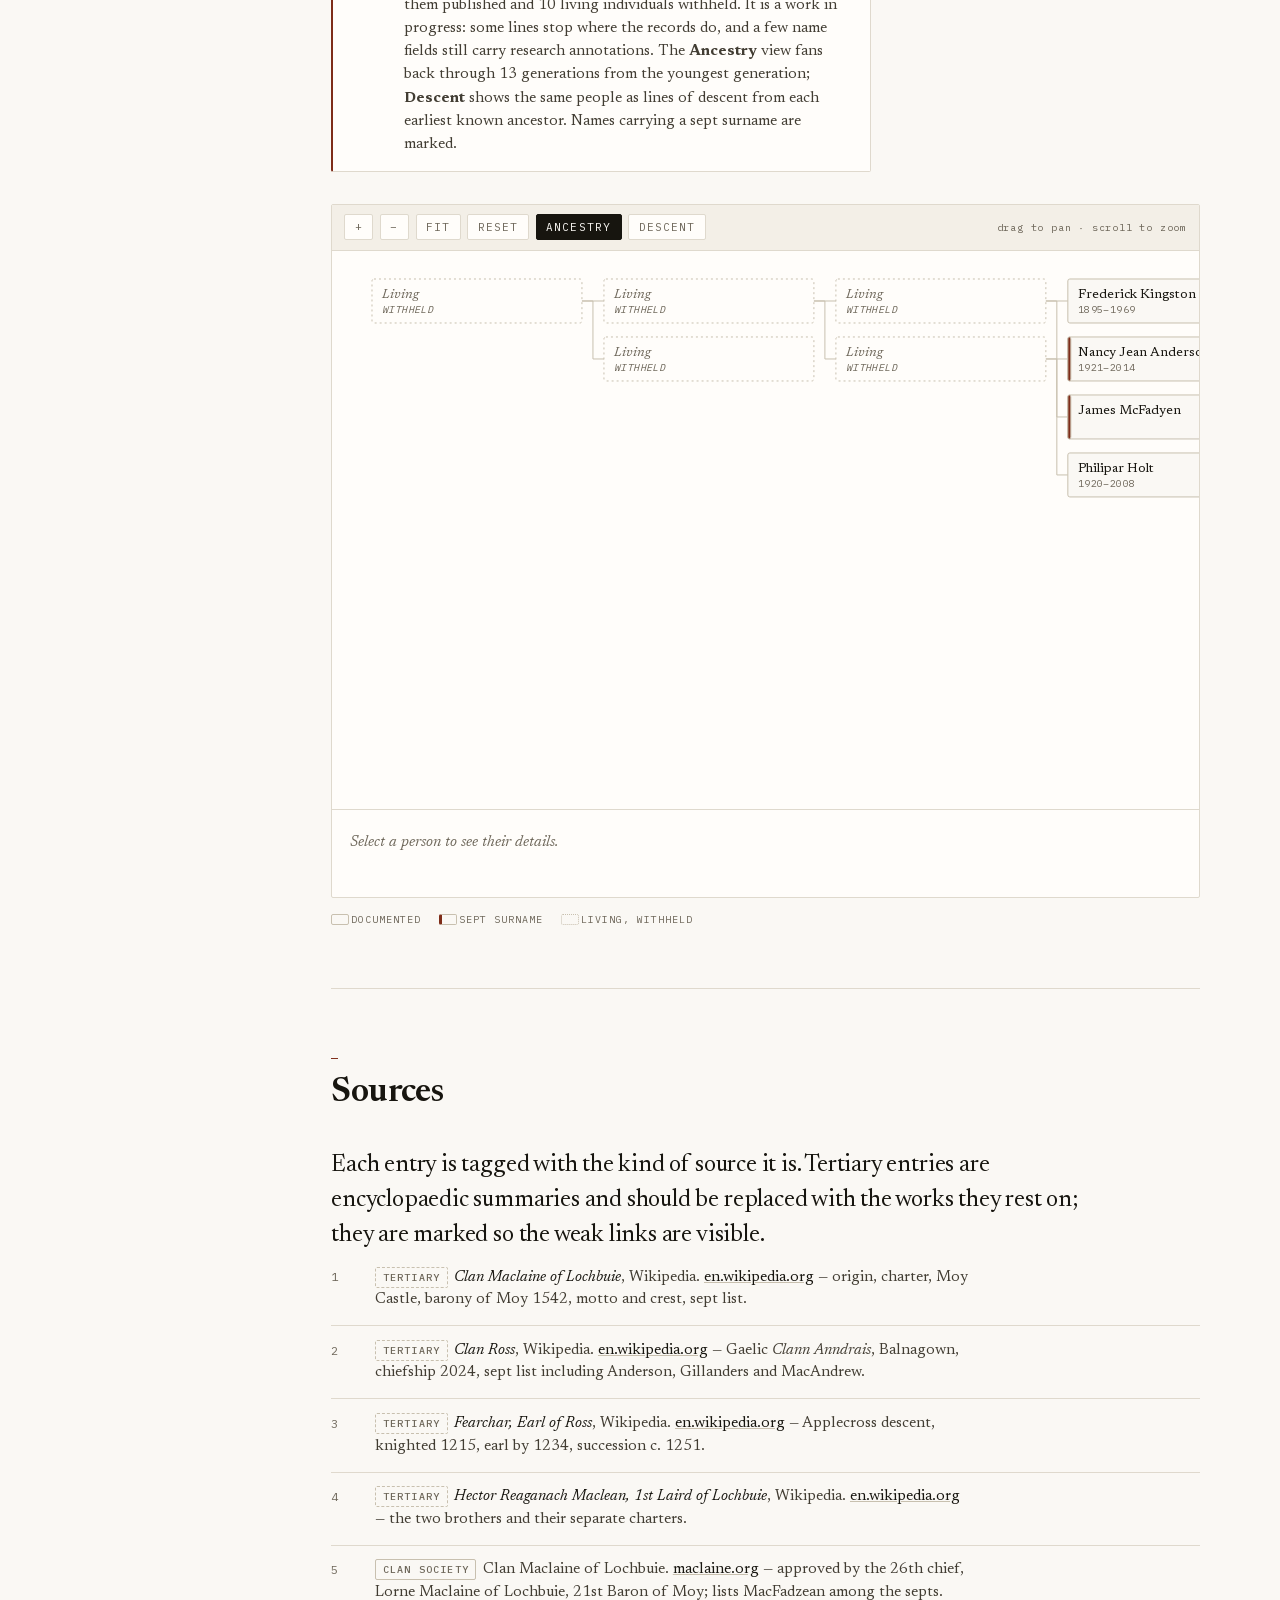
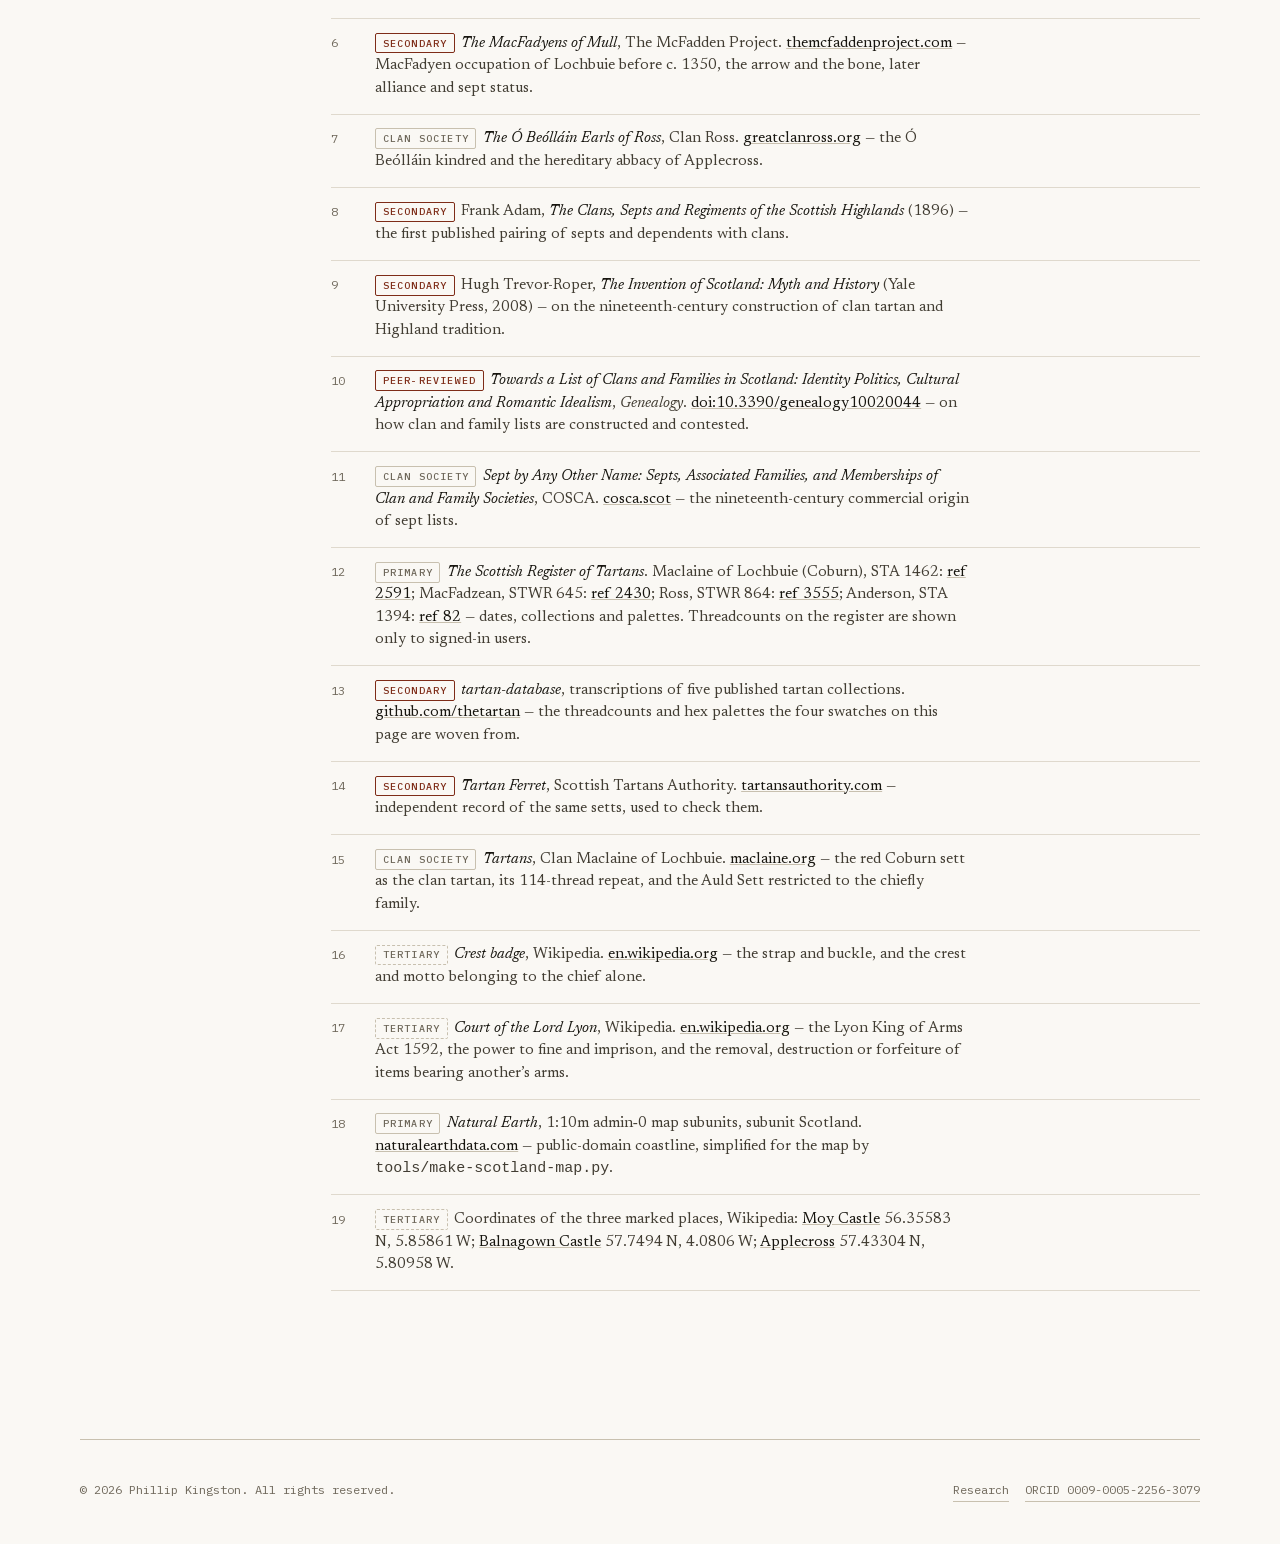
==== commit a38585c9: "Heritage: crest badges, tartan setts and a map of Scotland Adds section 07, "Arms, tartan and territ" ====
--- a/heritage/index.html
+++ b/heritage/index.html
@@ -34,7 +34,7 @@
     <link rel="preload" href="/fonts/newsreader-latin-var.woff2" as="font" type="font/woff2" crossorigin>
     <link rel="preload" href="/fonts/ibm-plex-mono-500-latin.woff2" as="font" type="font/woff2" crossorigin>
     <link rel="stylesheet" href="/css/styles220820261.css">
-    <link rel="stylesheet" href="/css/heritage230820261.css">
+    <link rel="stylesheet" href="/css/heritage250820261.css">
 
     <script>
     /* Apply the stored theme before first paint to avoid a flash. */
@@ -79,6 +79,7 @@
                     <li><a href="#ross"><span class="num">04</span> <span>Clan Ross</span></a></li>
                     <li><a href="#anderson"><span class="num">05</span> <span>The Anderson Sept</span></a></li>
                     <li><a href="#septs"><span class="num">06</span> <span>On the word &#8220;sept&#8221;</span></a></li>
+                    <li><a href="#arms"><span class="num">07</span> <span>Arms, tartan &amp; territory</span></a></li>
                     <li><a href="#tree"><span class="num">&#8212;</span> <span>Family Tree</span></a></li>
                     <li><a href="#sources"><span class="num">&#8212;</span> <span>Sources</span></a></li>
                 </ol>
@@ -284,6 +285,249 @@
                             <div class="claim__body"><p>None of this makes the connections false. It means sept membership is an association recognised by a clan society, not a proven line of descent, and the two should not be dressed as one. Every source below is tagged with what kind of source it is, so a charter date and a castle legend do not look alike. The family tree carries the descent that can actually be documented.</p></div>
                         </article>
                     </div>
+                </section>
+
+                <section class="section" id="arms" aria-labelledby="arms-h">
+                    <div class="section__head">
+                        <p class="section__num">07</p>
+                        <h2 id="arms-h">Arms, tartan and territory</h2>
+                    </div>
+                    <div class="claims">
+                        <article class="claim">
+                            <div class="claim__head"><h3>What a clansman may wear</h3></div>
+                            <div class="claim__body"><p>Neither badge below is a coat of arms. In Scotland arms are private property, and the Lyon King of Arms Act 1592 gave the Lyon Court full power to fine and imprison; it can still order items bearing another&#8217;s arms removed, destroyed or forfeited, and misappropriating arms is a real injury at common law.<a class="cite" href="#s17">17</a> The crest and motto belong to the chief alone. What a clan member may wear is the crest badge: that crest and motto inside a strap and buckle, the strap marking the wearer as a follower rather than the owner.<a class="cite" href="#s16">16</a></p></div>
+                        </article>
+                        <article class="claim">
+                            <div class="claim__head"><h3>Where these setts come from</h3></div>
+                            <div class="claim__body"><p>Section 06 called clan tartan a nineteenth-century construction, and the register bears that out. The Lochbuie and Ross setts both survive in the Cockburn Collection, gathered between 1810 and 1820; the Lochbuie sett was first published by Grant in 1886, and the MacFadzean and Anderson are twentieth-century records of earlier samples.<a class="cite" href="#s12">12</a> The register reveals threadcounts only to signed-in users, so these four are taken from published transcriptions of the same records and checked against two further collections.<a class="cite" href="#s13">13</a><a class="cite" href="#s14">14</a> Shade letters differ a little between collections; the structures agree.</p></div>
+                        </article>
+                        <article class="claim">
+                            <div class="claim__head"><h3>Points, not territories</h3></div>
+                            <div class="claim__body"><p>The map marks three places and no boundaries. Clan territory was a shifting matter of tenancy, kinship and force, contested at the time and contested now, so drawing an outline around either clan would be invention dressed as record. The Auld Sett of Maclaine of Lochbuie is missing from the swatches for a related reason: it is restricted to the chiefly family and needs the Chief&#8217;s written permission, so it is named here and not reproduced.<a class="cite" href="#s15">15</a></p></div>
+                        </article>
+                    </div>
+
+                    <div class="badges">
+                        <figure class="badge">
+                            <div class="badge__art">
+                                <svg viewBox="0 0 240 240" class="cb" role="img" aria-labelledby="cb-lb-t"><title id="cb-lb-t">Crest badge of Maclaine of Lochbuie: a branch of laurel and a branch of cypress in saltire, surmounted of a battleaxe, within a strap and buckle bearing the motto Vincere vel Mori.</title>
+                                <defs><path id="lf-lb" d="M0,0 C3.0,-3.4 8.6,-3.6 13.0,0 C8.6,3.6 3.0,3.4 0,0 Z"/><path id="fr-lb" d="M0,0 C3.4,-2.0 8.0,-1.8 11.0,0 C8.0,1.8 3.4,2.0 0,0 Z"/></defs>
+                                <circle class="cb-strap" cx="120" cy="120" r="100"/>
+                                <circle class="cb-strap" cx="120" cy="120" r="78"/>
+                                <path id="mtl-lb" fill="none" d="M31,120 A89,89 0 0 1 209,120"/>
+                                <text class="cb-motto"><textPath href="#mtl-lb" startOffset="50%" text-anchor="middle">VINCERE VEL MORI</textPath></text>
+                                <g class="cb-buckle">
+                                <rect x="102" y="200" width="36" height="30" rx="3"/>
+                                <rect x="110" y="208" width="20" height="14" rx="2"/>
+                                <path d="M120,203 L120,227"/>
+                                </g>
+                                <g class="cb-art">
+                                <path class="cb-stem" d="M162.0,164.0 C148.0,140.0 116.0,112.0 84.0,86.0"/>
+                                <g class="cb-fill">
+                                <use href="#fr-lb" transform="translate(158.3,158.2) rotate(-58.3) scale(1.050)"/>
+                                <use href="#fr-lb" transform="translate(158.3,158.2) rotate(-190.3) scale(1.050)"/>
+                                <use href="#fr-lb" transform="translate(152.0,149.7) rotate(-62.7) scale(0.988)"/>
+                                <use href="#fr-lb" transform="translate(152.0,149.7) rotate(-194.7) scale(0.988)"/>
+                                <use href="#fr-lb" transform="translate(144.7,141.1) rotate(-66.0) scale(0.925)"/>
+                                <use href="#fr-lb" transform="translate(144.7,141.1) rotate(-198.0) scale(0.925)"/>
+                                <use href="#fr-lb" transform="translate(136.4,132.3) rotate(-68.6) scale(0.863)"/>
+                                <use href="#fr-lb" transform="translate(136.4,132.3) rotate(-200.6) scale(0.863)"/>
+                                <use href="#fr-lb" transform="translate(127.3,123.4) rotate(-70.5) scale(0.800)"/>
+                                <use href="#fr-lb" transform="translate(127.3,123.4) rotate(-202.5) scale(0.800)"/>
+                                <use href="#fr-lb" transform="translate(117.5,114.4) rotate(-72.1) scale(0.738)"/>
+                                <use href="#fr-lb" transform="translate(117.5,114.4) rotate(-204.1) scale(0.738)"/>
+                                <use href="#fr-lb" transform="translate(107.3,105.4) rotate(-73.3) scale(0.675)"/>
+                                <use href="#fr-lb" transform="translate(107.3,105.4) rotate(-205.3) scale(0.675)"/>
+                                <use href="#fr-lb" transform="translate(96.7,96.4) rotate(-74.2) scale(0.613)"/>
+                                <use href="#fr-lb" transform="translate(96.7,96.4) rotate(-206.2) scale(0.613)"/>
+                                <use href="#fr-lb" transform="translate(85.9,87.6) rotate(-74.8) scale(0.550)"/>
+                                <use href="#fr-lb" transform="translate(85.9,87.6) rotate(-206.8) scale(0.550)"/>
+                                </g>
+                                <path class="cb-stem" d="M78.0,164.0 C92.0,140.0 124.0,112.0 156.0,86.0"/>
+                                <g class="cb-fill">
+                                <use href="#lf-lb" transform="translate(80.7,159.6) rotate(-6.7) scale(1.320)"/>
+                                <use href="#lf-lb" transform="translate(84.7,153.9) rotate(-103.3) scale(1.268)"/>
+                                <use href="#lf-lb" transform="translate(89.3,148.0) rotate(-0.6) scale(1.217)"/>
+                                <use href="#lf-lb" transform="translate(94.5,142.1) rotate(-98.3) scale(1.165)"/>
+                                <use href="#lf-lb" transform="translate(100.0,136.0) rotate(3.6) scale(1.113)"/>
+                                <use href="#lf-lb" transform="translate(106.0,129.9) rotate(-94.9) scale(1.062)"/>
+                                <use href="#lf-lb" transform="translate(112.3,123.8) rotate(6.5) scale(1.010)"/>
+                                <use href="#lf-lb" transform="translate(119.0,117.6) rotate(-92.4) scale(0.958)"/>
+                                <use href="#lf-lb" transform="translate(125.9,111.4) rotate(8.5) scale(0.907)"/>
+                                <use href="#lf-lb" transform="translate(133.0,105.2) rotate(-90.7) scale(0.855)"/>
+                                <use href="#lf-lb" transform="translate(140.2,99.0) rotate(9.9) scale(0.803)"/>
+                                <use href="#lf-lb" transform="translate(147.6,92.9) rotate(-89.5) scale(0.752)"/>
+                                <use href="#lf-lb" transform="translate(155.0,86.8) rotate(10.9) scale(0.700)"/>
+                                </g>
+                                <g class="cb-axe">
+                                <path class="cb-haft" d="M120,188 L120,56"/>
+                                <path class="cb-blade" d="M118,64 L88,57 C75,68 71,80 71,88 C71,97 75,109 88,119 L118,110 Z"/>
+                                <path class="cb-edge" d="M89,64 C80,72 77,80 77,88 C77,97 80,105 89,112"/>
+                                <path class="cb-socket" d="M114,68 L114,106"/>
+                                </g>
+                                </g></svg>
+                            </div>
+                            <figcaption>
+                                <h3>Maclaine of Lochbuie</h3>
+                                <p class="badge__blazon">A branch of laurel and a branch of cypress in saltire, surmounted of a battleaxe<a class="cite" href="#s1">1</a></p>
+                                <p class="badge__motto">Vincere vel Mori &#8212; to conquer or die</p>
+                            </figcaption>
+                        </figure>
+                        <figure class="badge">
+                            <div class="badge__art">
+                                <svg viewBox="0 0 240 240" class="cb" role="img" aria-labelledby="cb-rs-t"><title id="cb-rs-t">Crest badge of Clan Ross: a dexter hand holding a garland of laurel, within a strap and buckle bearing the motto Spem Successus Alit.</title>
+                                <defs><path id="lf-rs" d="M0,0 C3.0,-3.4 8.6,-3.6 13.0,0 C8.6,3.6 3.0,3.4 0,0 Z"/></defs>
+                                <circle class="cb-strap" cx="120" cy="120" r="100"/>
+                                <circle class="cb-strap" cx="120" cy="120" r="78"/>
+                                <path id="mtl-rs" fill="none" d="M31,120 A89,89 0 0 1 209,120"/>
+                                <text class="cb-motto"><textPath href="#mtl-rs" startOffset="50%" text-anchor="middle">SPEM SUCCESSUS ALIT</textPath></text>
+                                <g class="cb-buckle">
+                                <rect x="102" y="200" width="36" height="30" rx="3"/>
+                                <rect x="110" y="208" width="20" height="14" rx="2"/>
+                                <path d="M120,203 L120,227"/>
+                                </g>
+                                <g class="cb-art">
+                                <circle class="cb-stem" cx="120" cy="104" r="41" fill="none"/>
+                                <g class="cb-fill">
+                                <use href="#lf-rs" transform="translate(120.0,63.0) rotate(14.0) scale(0.800)"/>
+                                <use href="#lf-rs" transform="translate(132.7,65.0) rotate(32.0) scale(0.940)"/>
+                                <use href="#lf-rs" transform="translate(144.1,70.8) rotate(50.0) scale(0.800)"/>
+                                <use href="#lf-rs" transform="translate(153.2,79.9) rotate(68.0) scale(0.940)"/>
+                                <use href="#lf-rs" transform="translate(159.0,91.3) rotate(86.0) scale(0.800)"/>
+                                <use href="#lf-rs" transform="translate(161.0,104.0) rotate(104.0) scale(0.940)"/>
+                                <use href="#lf-rs" transform="translate(159.0,116.7) rotate(122.0) scale(0.800)"/>
+                                <use href="#lf-rs" transform="translate(153.2,128.1) rotate(140.0) scale(0.940)"/>
+                                <use href="#lf-rs" transform="translate(144.1,137.2) rotate(158.0) scale(0.800)"/>
+                                <use href="#lf-rs" transform="translate(132.7,143.0) rotate(176.0) scale(0.940)"/>
+                                <use href="#lf-rs" transform="translate(120.0,145.0) rotate(194.0) scale(0.800)"/>
+                                <use href="#lf-rs" transform="translate(107.3,143.0) rotate(212.0) scale(0.940)"/>
+                                <use href="#lf-rs" transform="translate(95.9,137.2) rotate(230.0) scale(0.800)"/>
+                                <use href="#lf-rs" transform="translate(86.8,128.1) rotate(248.0) scale(0.940)"/>
+                                <use href="#lf-rs" transform="translate(81.0,116.7) rotate(266.0) scale(0.800)"/>
+                                <use href="#lf-rs" transform="translate(79.0,104.0) rotate(284.0) scale(0.940)"/>
+                                <use href="#lf-rs" transform="translate(81.0,91.3) rotate(302.0) scale(0.800)"/>
+                                <use href="#lf-rs" transform="translate(86.8,79.9) rotate(320.0) scale(0.940)"/>
+                                <use href="#lf-rs" transform="translate(95.9,70.8) rotate(338.0) scale(0.800)"/>
+                                <use href="#lf-rs" transform="translate(107.3,65.0) rotate(356.0) scale(0.940)"/>
+                                </g>
+                                <g class="cb-hand">
+                                <path d="M103,186 L137,186 L137,166 L103,166 Z"/>
+                                <path d="M104,166 L104,140 C104,132 110,127 120,127 C130,127 136,132 136,140 L136,166 Z"/>
+                                <path d="M106.0,138 L106.0,112 C107.0,107 110.4,107 111.4,112 L111.4,138 Z"/>
+                                <path d="M113.5,138 L113.5,112 C114.5,107 117.9,107 118.9,112 L118.9,138 Z"/>
+                                <path d="M121.0,138 L121.0,112 C122.0,107 125.4,107 126.4,112 L126.4,138 Z"/>
+                                <path d="M128.5,138 L128.5,112 C129.5,107 132.9,107 133.9,112 L133.9,138 Z"/>
+                                <path d="M104,158 C94,152 90,142 94,134 C97,128 104,128 106,134 L106,152 Z"/>
+                                </g>
+                                </g></svg>
+                            </div>
+                            <figcaption>
+                                <h3>Clan Ross</h3>
+                                <p class="badge__blazon">A dexter hand holding a garland of laurel<a class="cite" href="#s2">2</a></p>
+                                <p class="badge__motto">Spem Successus Alit &#8212; success nourishes hope</p>
+                            </figcaption>
+                        </figure>
+                    </div>
+
+                    <div class="notice">
+                        <p class="notice__label">Badges, not arms</p>
+                        <p>Both are drawn here in line only, from the blazons cited in section 01. Neither reproduces the personal arms of Lorne Maclaine of Lochbuie or of Fiona Campbell Ross of Ross and Balnagowan, which are theirs and not the clan&#8217;s.</p>
+                    </div>
+
+                    <div class="setts">
+                        <figure class="sett">
+                            <img class="sett__swatch" src="/img/tartan-maclaine-of-lochbuie.svg" width="600" height="600"
+                                 loading="lazy" decoding="async" alt="The Maclaine of Lochbuie tartan: a 114-thread sett in red, hunting green, azure and yellow.">
+                            <figcaption>
+                                <h3>Maclaine of Lochbuie</h3>
+                                <p class="sett__count">R/64 HG16 A8 Y/2</p>
+                                <p class="sett__meta">114 threads &#183; STA 1462<br>Cockburn Collection, before 1810; published by Grant, 1886<a class="cite" href="#s12">12</a><a class="cite" href="#s13">13</a><a class="cite" href="#s15">15</a></p>
+                            </figcaption>
+                        </figure>
+                        <figure class="sett">
+                            <img class="sett__swatch" src="/img/tartan-macfadzean.svg" width="600" height="600"
+                                 loading="lazy" decoding="async" alt="The MacFadzean tartan: a 292-thread sett in blue, green, black, red and white.">
+                            <figcaption>
+                                <h3>MacFadzean</h3>
+                                <p class="sett__count">B/96 W4 K40 G44 R6 G/8</p>
+                                <p class="sett__meta">292 threads &#183; STWR 645<br>MacGregor-Hastie collection, Scottish Tartans Society archive<a class="cite" href="#s12">12</a><a class="cite" href="#s13">13</a></p>
+                            </figcaption>
+                        </figure>
+                        <figure class="sett">
+                            <img class="sett__swatch" src="/img/tartan-ross.svg" width="600" height="600"
+                                 loading="lazy" decoding="async" alt="The Ross tartan: an 824-thread sett in red, green and blue.">
+                            <figcaption>
+                                <h3>Ross</h3>
+                                <p class="sett__count">G/36 R4 G36 R36 G4 R8 G4 R36 B36 R4 B36 R36 B2 R2 B4 R2 B2 R36 B2 R2 B4 R2 B2 R36 G36 R4 G/36</p>
+                                <p class="sett__meta">824 threads &#183; STWR 864<br>Cockburn Collection, 1810&#8211;20; endorsed by D.&#8239;C. Stewart<a class="cite" href="#s12">12</a><a class="cite" href="#s13">13</a></p>
+                            </figcaption>
+                        </figure>
+                        <figure class="sett">
+                            <img class="sett__swatch" src="/img/tartan-anderson.svg" width="600" height="600"
+                                 loading="lazy" decoding="async" alt="The Anderson tartan: a 302-thread sett in Anderson blue, red, black, green, gold, blue and white.">
+                            <figcaption>
+                                <h3>Anderson</h3>
+                                <p class="sett__count">R/6 AL12 R4 K4 R4 AL36 K6 W6 K6 DY4 K4 DY4 K8 R4 B8 R6 G12 R4 G12 R/8</p>
+                                <p class="sett__meta">302 threads &#183; STA 1394<br>recorded c.&#8239;1900; Highland Society of London sample<a class="cite" href="#s12">12</a><a class="cite" href="#s13">13</a><a class="cite" href="#s14">14</a></p>
+                            </figcaption>
+                        </figure>
+                    </div>
+
+                    <p class="tree__key">
+                        <span>Threadcount notation: capitals are colours, numbers are threads, <b>/</b> marks a pivot</span>
+                    </p>
+
+                    <figure class="mapfig">
+                        <div class="mapfig__frame">
+                            <svg viewBox="0 0 657 602" role="img" aria-labelledby="map-title map-desc">
+                            <title id="map-title">Where the two clans held land</title>
+                            <desc id="map-desc">A stylised outline of Scotland marking Lochbuie on the Isle of Mull, the seat of Maclaine of Lochbuie; Balnagown in Easter Ross, the seat of Clan Ross; and Applecross on the west coast, the hereditary abbacy the earls of Ross came from. Shetland is shown in an inset.</desc>
+                            <g class="mp-land">
+                            <path d="M459.7,428.0 456.2,429.8 445.6,446.3 440.1,447.7 449.1,470.0 440.3,476.0 438.1,480.2 432.2,480.1 425.8,485.9 415.0,503.2 408.4,507.0 400.0,518.1 395.3,517.0 393.8,525.1 388.3,526.7 364.8,523.8 363.2,525.6 360.4,523.5 359.6,536.7 350.9,537.0 349.5,539.5 344.8,540.0 344.5,536.4 341.9,541.3 344.1,543.6 332.0,550.3 329.2,548.6 328.7,542.8 327.4,549.2 324.9,549.7 319.4,543.4 319.9,538.7 315.4,541.9 309.9,538.8 306.9,533.9 306.0,541.1 310.7,547.2 310.4,558.1 308.2,560.7 300.9,558.2 294.5,549.4 282.6,542.6 281.4,539.3 277.6,538.7 271.5,546.0 277.1,559.5 276.2,565.8 271.6,563.1 271.5,555.0 258.5,537.2 257.2,524.1 261.2,519.2 264.7,531.1 266.6,533.4 268.9,532.3 265.3,519.8 268.1,506.3 277.1,496.7 279.3,483.9 293.1,464.5 288.7,458.8 288.3,451.6 280.3,447.8 280.7,445.8 273.7,439.4 277.5,433.7 275.9,414.5 281.5,410.0 301.9,413.5 289.5,409.5 282.5,403.0 279.9,395.8 279.0,399.1 282.8,406.0 278.1,406.5 277.2,397.2 284.3,380.7 278.1,391.8 275.4,384.5 273.7,385.3 275.5,406.3 271.5,405.5 274.1,409.5 270.6,419.2 265.9,418.6 260.6,403.9 263.0,416.7 257.6,412.7 257.0,408.7 253.0,417.7 255.7,424.9 248.9,421.5 246.9,405.5 255.4,391.0 261.9,387.2 265.8,379.6 273.7,372.3 264.4,378.0 261.6,384.5 246.4,399.0 244.9,403.9 240.7,403.9 240.0,401.8 239.4,410.3 248.2,430.6 240.7,437.9 237.1,447.0 239.4,453.2 235.8,465.8 231.0,472.6 234.9,480.7 229.0,486.8 219.0,487.4 217.4,478.3 222.6,470.1 222.2,456.4 224.9,443.4 239.4,423.2 230.1,432.8 226.2,428.9 225.3,423.2 231.9,412.8 225.4,418.4 223.9,415.0 231.9,400.6 228.4,402.2 223.1,411.8 231.5,393.6 234.4,394.9 232.7,389.6 235.9,382.8 229.7,388.6 232.7,378.0 236.9,374.4 230.6,375.6 231.8,366.4 233.7,363.5 239.8,362.6 234.1,362.6 239.2,353.1 255.2,352.4 264.4,338.4 255.7,350.6 246.1,349.3 244.3,350.9 242.2,345.7 239.4,349.7 241.1,341.6 245.7,343.8 253.0,338.4 244.7,342.5 242.0,340.8 249.4,328.8 248.2,327.1 268.9,320.6 258.3,323.0 253.3,320.6 260.9,308.6 253.6,315.4 251.3,321.0 240.7,329.3 225.3,346.5 219.1,341.6 220.5,337.6 217.6,341.0 213.7,340.2 204.1,332.1 203.8,329.3 208.6,327.9 214.7,331.2 213.0,327.1 219.8,322.4 227.0,324.7 233.7,323.1 227.7,323.9 220.4,320.8 211.0,325.5 198.0,322.9 194.0,325.1 190.1,323.1 189.3,319.2 192.8,316.1 206.6,312.5 213.9,317.0 211.7,312.5 220.0,312.5 213.9,307.3 226.2,302.1 220.8,304.4 218.2,303.7 221.4,299.6 209.4,299.6 213.9,298.9 212.1,296.4 215.2,287.5 220.1,284.0 226.3,289.6 235.0,286.7 228.2,288.1 224.6,286.0 223.5,281.9 218.5,281.1 218.7,278.2 222.6,273.0 227.1,271.9 232.7,275.3 242.9,274.6 241.6,272.9 233.9,274.6 224.9,268.5 228.4,261.7 227.2,259.7 231.4,255.7 233.7,255.2 239.9,260.9 242.4,260.1 236.3,254.4 240.3,249.5 231.4,254.4 221.7,252.0 226.6,245.4 229.2,246.8 236.4,243.4 239.8,237.4 232.4,244.3 227.5,243.1 229.6,241.3 228.8,238.0 223.2,244.7 216.7,245.3 216.5,235.0 213.4,233.8 212.5,229.0 214.7,218.9 227.5,226.9 226.6,224.5 235.7,223.3 230.8,221.0 226.2,223.0 224.9,218.9 216.8,211.4 217.8,205.1 221.4,203.7 224.1,205.7 225.3,203.5 217.0,199.5 216.5,188.9 218.7,184.8 223.7,184.7 226.2,193.8 229.7,196.3 228.4,193.8 231.0,194.6 231.0,189.1 226.6,181.7 229.2,177.7 233.2,179.3 232.9,182.5 237.3,186.3 239.4,186.5 241.9,180.1 254.3,187.3 243.4,178.9 245.1,176.0 249.5,180.1 255.8,181.3 264.0,188.9 262.3,184.5 254.3,178.5 255.4,174.0 249.8,171.5 245.0,165.9 241.1,165.6 239.9,159.3 241.1,157.7 245.1,161.5 249.3,161.0 249.5,153.4 253.0,151.8 247.3,147.8 243.4,138.4 249.7,140.9 260.3,137.3 272.8,143.0 269.7,139.7 273.3,138.1 265.4,138.6 257.5,127.5 259.4,120.4 267.5,123.5 264.9,119.5 262.3,120.4 261.8,117.8 265.4,115.8 268.9,117.8 261.8,109.7 266.8,105.1 269.3,95.2 279.1,97.9 280.3,107.4 282.9,97.7 290.4,103.7 283.9,116.4 293.5,107.4 295.2,101.6 302.3,102.6 305.4,107.4 301.0,116.3 310.7,105.7 317.7,107.4 318.6,104.2 327.6,103.0 330.9,99.1 332.5,102.0 339.5,102.6 358.6,95.3 362.8,98.3 373.6,98.4 374.5,96.1 370.5,92.0 372.9,89.4 375.1,92.9 383.9,91.3 387.2,93.7 395.8,93.8 388.7,108.8 389.4,112.1 393.6,114.4 388.7,125.7 382.8,133.2 372.3,138.1 363.9,149.4 345.0,163.1 342.3,168.8 333.4,173.9 332.7,176.9 327.4,173.5 333.5,180.1 332.2,184.8 313.6,185.4 307.6,180.1 313.0,186.8 319.4,185.9 323.2,189.3 323.9,187.3 330.2,190.7 333.8,187.8 338.3,191.9 345.7,185.0 346.9,186.3 333.5,205.1 331.3,204.9 330.0,200.2 327.8,201.1 322.0,205.9 313.9,207.0 306.3,216.1 305.3,219.1 308.4,217.7 319.8,207.6 326.6,209.6 332.2,206.0 326.0,218.9 321.8,219.9 320.9,222.5 315.9,222.1 319.4,223.7 316.8,228.5 320.3,229.2 330.5,221.5 327.4,218.1 343.2,217.3 356.9,209.1 355.5,211.5 359.1,211.5 357.7,208.4 362.6,209.1 365.4,203.1 370.7,201.9 378.7,202.2 394.8,208.3 402.4,204.3 433.4,208.4 440.1,207.7 442.2,205.1 447.7,207.5 454.3,204.0 461.4,204.3 472.2,214.8 476.7,231.3 462.5,249.5 456.8,266.6 458.0,273.1 449.2,289.0 449.2,297.2 440.7,310.6 433.8,316.5 428.2,335.3 414.5,349.7 393.1,351.8 381.7,361.7 376.2,361.9 382.2,363.1 404.4,351.1 409.7,354.6 407.4,361.9 409.7,364.3 419.1,367.1 424.2,372.3 419.6,378.1 410.9,382.4 399.3,380.8 388.8,390.6 386.5,397.5 375.0,401.8 353.9,399.1 343.2,391.8 354.1,403.5 375.7,405.7 389.2,408.7 392.0,411.3 400.9,408.7 408.4,398.0 420.4,398.2 424.6,402.2 423.7,404.7 428.6,403.9 441.4,412.7 452.3,415.1 459.7,428.0Z"/>
+                            <path d="M143.0,199.5 141.4,200.5 132.1,188.5 135.1,191.3 141.1,185.2 145.7,184.8 142.6,181.7 147.8,179.4 150.9,180.8 148.8,178.5 150.5,176.9 139.5,174.5 132.9,170.4 136.4,166.3 144.4,163.1 136.4,164.7 138.6,159.9 135.3,161.9 132.9,157.5 132.9,147.8 139.1,146.9 136.4,144.1 138.2,140.4 146.1,143.7 144.2,144.4 149.2,156.7 148.5,146.9 153.1,145.4 157.1,149.4 158.8,146.9 151.8,135.7 158.4,129.2 168.6,125.8 188.7,109.0 193.7,119.8 190.5,125.9 193.6,128.4 184.0,137.6 183.9,140.4 180.9,141.3 187.0,143.7 194.7,138.8 194.1,143.7 189.4,147.5 178.7,144.5 180.4,152.6 172.9,157.5 164.6,159.1 178.2,156.7 180.9,162.4 178.7,163.9 181.7,164.7 177.1,168.8 169.4,167.2 175.1,172.0 171.8,176.8 169.0,176.0 169.9,178.5 167.2,179.0 163.9,174.4 164.6,179.3 161.9,177.7 158.8,168.8 161.6,164.0 166.4,162.4 160.2,162.4 155.3,168.8 161.1,177.7 161.9,183.4 153.8,181.2 152.6,183.4 156.7,189.1 154.0,191.3 149.6,188.9 148.3,195.4 143.0,199.5Z"/>
+                            <path d="M168.1,246.3 159.7,244.2 154.0,233.3 158.0,233.3 156.4,229.6 158.4,226.5 165.4,234.8 163.9,228.0 168.1,227.8 162.3,222.1 163.2,215.6 174.5,226.7 177.4,226.1 175.9,229.6 178.7,225.7 184.4,232.6 179.4,222.0 181.3,217.3 178.7,216.4 177.7,211.0 184.4,204.3 194.5,217.7 195.8,231.0 192.3,240.7 196.2,239.1 195.7,245.0 198.0,248.0 194.5,251.1 201.5,250.8 199.4,254.4 203.8,253.3 210.7,258.5 219.3,254.5 227.0,256.0 226.0,262.1 218.4,267.6 217.2,272.6 208.5,282.3 203.9,283.8 202.6,279.8 205.2,273.2 214.3,265.0 205.3,266.6 201.5,260.1 202.9,264.1 198.7,272.1 197.1,265.0 193.8,263.4 193.0,265.8 183.9,268.2 186.6,263.3 182.2,265.0 180.0,260.9 182.2,258.5 178.2,258.5 173.4,250.4 177.6,247.7 183.6,250.4 178.3,245.7 174.6,246.3 173.8,239.9 170.7,242.3 170.3,238.2 167.7,241.5 168.1,246.3Z"/>
+                            <path d="M224.4,353.8 226.4,357.9 223.4,358.7 220.9,356.2 218.2,361.9 222.8,360.2 223.5,362.1 216.7,367.5 212.1,366.7 212.5,362.9 200.1,371.0 189.0,371.6 187.2,374.0 181.2,369.3 182.8,364.4 185.7,364.3 188.5,368.3 188.3,365.9 198.9,363.5 203.0,360.0 194.5,362.7 191.3,360.2 196.2,352.2 203.7,349.7 203.3,345.7 196.2,349.1 193.2,344.1 182.7,340.0 185.7,337.6 183.5,333.6 189.6,333.3 192.1,329.0 200.6,329.6 206.8,343.0 217.6,344.1 226.9,352.3 226.6,354.6 224.4,353.8Z"/>
+                            <path d="M202.4,437.0 202.9,442.6 200.6,445.1 190.5,449.1 185.9,454.8 183.9,448.9 188.7,445.1 186.6,439.9 183.5,438.6 188.3,431.4 183.3,430.6 174.6,443.4 172.0,442.6 175.8,422.9 183.1,418.0 184.4,426.5 185.3,420.7 195.4,412.0 198.0,428.5 202.4,437.0Z"/>
+                            <path d="M414.5,54.8 415.8,59.3 408.3,65.3 401.7,62.6 398.2,56.1 391.6,58.1 392.5,59.8 389.4,61.3 384.0,61.3 381.7,57.2 383.7,50.8 382.4,46.8 381.5,50.0 379.3,50.0 380.5,53.9 378.4,57.2 374.3,53.4 374.5,39.8 379.1,34.4 391.6,36.3 397.4,44.3 393.0,45.5 389.5,51.6 393.2,52.4 396.2,49.3 404.8,51.6 404.4,54.1 411.1,52.5 407.4,57.2 410.2,60.1 410.1,56.5 414.5,54.8Z"/>
+                            <path d="M264.0,462.9 263.6,469.3 258.1,471.7 246.4,466.0 243.4,446.7 249.5,437.7 258.3,443.2 259.8,453.2 262.5,456.2 260.9,461.2 264.0,462.9Z"/>
+                            <path d="M217.4,391.8 222.6,387.0 224.3,391.9 211.7,418.4 207.9,421.7 206.8,428.1 202.7,429.1 199.4,424.5 199.5,415.0 211.7,407.9 205.6,408.6 205.4,404.0 217.4,391.8Z"/>
+                            <path d="M131.8,210.2 136.0,212.4 133.8,215.6 129.2,211.5 126.3,212.4 130.3,217.9 133.3,217.3 132.1,219.8 125.0,222.1 123.7,219.7 120.1,222.1 130.9,222.5 130.0,226.9 120.6,226.9 117.9,223.0 119.7,222.1 105.2,217.3 109.6,209.1 115.3,209.1 114.7,212.3 120.1,206.0 118.8,209.1 122.3,210.6 128.5,206.0 128.0,209.9 131.8,210.2Z"/>
+                            <path d="M124.5,248.8 127.6,251.1 123.7,259.2 117.5,258.5 122.8,261.7 123.5,268.3 117.9,269.7 122.4,269.7 126.3,273.7 117.5,275.4 110.9,259.2 115.1,250.4 112.7,241.5 117.5,239.1 125.9,247.1 122.7,247.4 116.3,241.5 116.4,245.3 124.5,248.8Z"/>
+                            <path d="M381.0,75.9 388.5,74.2 387.0,76.5 377.8,77.4 372.7,66.2 369.4,66.1 371.7,60.8 376.3,60.4 384.6,68.6 385.9,72.6 381.0,75.9Z"/>
+                            <path d="M266.7,434.6 266.7,437.7 261.2,430.5 257.0,421.2 255.8,415.5 257.9,414.4 266.1,424.8 266.7,434.6Z"/>
+                            <path d="M183.5,280.3 188.7,286.0 186.6,292.7 182.4,294.0 175.1,286.7 183.5,280.3Z"/>
+                            </g>
+                            <g class="mp-land">
+                            <path d="M611.6,77.5 615.5,73.6 609.9,81.3 613.4,79.8 613.3,84.0 606.9,85.4 613.0,88.5 609.1,91.9 612.1,94.0 608.4,96.7 605.6,94.0 606.1,97.2 604.0,97.9 606.5,98.7 605.2,101.9 607.8,99.5 605.6,105.1 608.0,103.2 609.9,108.1 604.3,113.0 607.4,118.4 604.0,120.7 605.1,126.9 602.2,125.6 600.5,142.0 598.2,140.7 598.8,138.1 594.2,135.8 597.5,130.9 595.8,127.9 597.5,127.9 601.3,112.1 600.8,104.0 598.1,104.6 600.9,97.2 597.1,101.9 595.3,97.3 592.0,95.6 595.8,101.1 595.4,102.7 592.8,101.1 589.2,107.4 584.7,103.2 588.5,100.4 586.2,97.4 584.9,100.9 583.4,98.9 578.6,100.4 574.5,92.6 577.7,89.6 583.4,91.7 582.9,90.1 587.6,89.0 588.5,93.3 591.2,87.9 594.9,92.5 596.2,85.4 601.4,84.6 596.6,82.3 596.2,79.9 593.0,80.5 593.6,76.7 590.2,75.9 589.8,68.8 587.7,72.8 587.7,69.6 579.6,69.8 584.7,61.4 589.2,66.9 593.6,66.5 587.7,63.4 592.0,58.7 591.5,55.5 597.9,57.1 598.8,51.5 596.7,69.6 599.2,68.8 594.5,79.1 603.1,74.4 599.2,71.2 600.7,69.7 601.4,71.9 604.1,68.1 608.2,75.9 603.9,78.3 607.3,78.0 608.7,80.7 611.6,77.5Z"/>
+                            <path d="M618.5,45.2 618.1,52.3 613.8,49.2 616.8,54.7 613.4,54.7 617.0,59.0 615.1,61.8 616.2,67.6 611.6,66.1 611.6,68.8 609.5,68.4 607.2,64.4 607.0,51.2 609.0,50.8 611.2,54.7 610.1,45.3 611.9,40.9 613.4,42.9 618.1,41.4 618.5,45.2Z"/>
+                            <path d="M623.6,46.8 619.8,46.1 621.5,33.5 625.8,28.3 624.5,34.3 626.3,33.7 628.8,28.0 631.9,29.6 630.9,32.7 632.6,33.5 627.1,42.9 628.8,46.7 623.6,46.8Z"/>
+                            </g>
+                            <g class="mp-inset">
+                            <rect x="550" y="14" width="100" height="148"/>
+                            <text x="550" y="176">Shetland</text>
+                            </g>
+                            <g class="mp-mark">
+                            <path class="mp-lead" d="M213.4,363.1 L159.4,410.9"/>
+                            <circle class="mp-dot" cx="213.4" cy="363.1" r="3.2"/>
+                            <text class="mp-place" x="150.4" y="410.9" text-anchor="end">LOCHBUIE</text>
+                            <text class="mp-gloss" x="150.4" y="425.9" text-anchor="end">Moy Castle, Isle of Mull</text>
+                            </g>
+                            <g class="mp-mark">
+                            <path class="mp-lead" d="M216.6,236.1 L271.8,236.1"/>
+                            <circle class="mp-dot" cx="216.6" cy="236.1" r="3.2"/>
+                            <text class="mp-place" x="280.8" y="236.1" text-anchor="start">APPLECROSS</text>
+                            <text class="mp-gloss" x="280.8" y="251.1" text-anchor="start">the hereditary abbacy</text>
+                            </g>
+                            <g class="mp-mark">
+                            <path class="mp-lead" d="M327.6,198.8 L422.7,151.6"/>
+                            <circle class="mp-dot" cx="327.6" cy="198.8" r="3.2"/>
+                            <text class="mp-place" x="431.7" y="151.6" text-anchor="start">BALNAGOWN</text>
+                            <text class="mp-gloss" x="431.7" y="166.6" text-anchor="start">Easter Ross</text>
+                            </g>
+                            </svg>
+                        </div>
+                        <figcaption>Seats and origins. Moy Castle stands at the head of Loch Buie on Mull; Balnagown is in Easter Ross; Applecross held the abbacy the earls of Ross came out of.<a class="cite" href="#s19">19</a> Coastline simplified from Natural Earth.<a class="cite" href="#s18">18</a></figcaption>
+                    </figure>
                 </section>
 
                 <section class="section" id="tree" aria-labelledby="tree-h">
@@ -699,6 +943,38 @@
                             <p class="source__n">11</p>
                             <p class="source__body"><span class="tag">Clan society</span> <cite>Sept by Any Other Name: Septs, Associated Families, and Memberships of Clan and Family Societies</cite>, COSCA. <a href="https://www.cosca.scot/post/sept-by-any-other-name" target="_blank" rel="noopener">cosca.scot</a> &#8212; the nineteenth-century commercial origin of sept lists.</p>
                         </div>
+                        <div class="source" id="s12">
+                            <p class="source__n">12</p>
+                            <p class="source__body"><span class="tag">Primary</span> <cite>The Scottish Register of Tartans</cite>. Maclaine of Lochbuie (Coburn), STA 1462: <a href="https://www.tartanregister.gov.uk/tartanDetails.aspx?ref=2591" target="_blank" rel="noopener">ref 2591</a>; MacFadzean, STWR 645: <a href="https://www.tartanregister.gov.uk/tartanDetails.aspx?ref=2430" target="_blank" rel="noopener">ref 2430</a>; Ross, STWR 864: <a href="https://www.tartanregister.gov.uk/tartanDetails.aspx?ref=3555" target="_blank" rel="noopener">ref 3555</a>; Anderson, STA 1394: <a href="https://www.tartanregister.gov.uk/tartanDetails.aspx?ref=82" target="_blank" rel="noopener">ref 82</a> &#8212; dates, collections and palettes. Threadcounts on the register are shown only to signed-in users.</p>
+                        </div>
+                        <div class="source" id="s13">
+                            <p class="source__n">13</p>
+                            <p class="source__body"><span class="tag tag--secondary">Secondary</span> <cite>tartan-database</cite>, transcriptions of five published tartan collections. <a href="https://github.com/thetartan/tartan-database" target="_blank" rel="noopener">github.com/thetartan</a> &#8212; the threadcounts and hex palettes the four swatches on this page are woven from.</p>
+                        </div>
+                        <div class="source" id="s14">
+                            <p class="source__n">14</p>
+                            <p class="source__body"><span class="tag tag--secondary">Secondary</span> <cite>Tartan Ferret</cite>, Scottish Tartans Authority. <a href="https://www.tartansauthority.com/" target="_blank" rel="noopener">tartansauthority.com</a> &#8212; independent record of the same setts, used to check them.</p>
+                        </div>
+                        <div class="source" id="s15">
+                            <p class="source__n">15</p>
+                            <p class="source__body"><span class="tag">Clan society</span> <cite>Tartans</cite>, Clan Maclaine of Lochbuie. <a href="https://www.maclaine.org/tartans" target="_blank" rel="noopener">maclaine.org</a> &#8212; the red Coburn sett as the clan tartan, its 114-thread repeat, and the Auld Sett restricted to the chiefly family.</p>
+                        </div>
+                        <div class="source" id="s16">
+                            <p class="source__n">16</p>
+                            <p class="source__body"><span class="tag tag--tertiary">Tertiary</span> <cite>Crest badge</cite>, Wikipedia. <a href="https://en.wikipedia.org/wiki/Crest_badge" target="_blank" rel="noopener">en.wikipedia.org</a> &#8212; the strap and buckle, and the crest and motto belonging to the chief alone.</p>
+                        </div>
+                        <div class="source" id="s17">
+                            <p class="source__n">17</p>
+                            <p class="source__body"><span class="tag tag--tertiary">Tertiary</span> <cite>Court of the Lord Lyon</cite>, Wikipedia. <a href="https://en.wikipedia.org/wiki/Court_of_the_Lord_Lyon" target="_blank" rel="noopener">en.wikipedia.org</a> &#8212; the Lyon King of Arms Act 1592, the power to fine and imprison, and the removal, destruction or forfeiture of items bearing another&#8217;s arms.</p>
+                        </div>
+                        <div class="source" id="s18">
+                            <p class="source__n">18</p>
+                            <p class="source__body"><span class="tag">Primary</span> <cite>Natural Earth</cite>, 1:10m admin&#8209;0 map subunits, subunit Scotland. <a href="https://www.naturalearthdata.com/" target="_blank" rel="noopener">naturalearthdata.com</a> &#8212; public-domain coastline, simplified for the map by <code>tools/make-scotland-map.py</code>.</p>
+                        </div>
+                        <div class="source" id="s19">
+                            <p class="source__n">19</p>
+                            <p class="source__body"><span class="tag tag--tertiary">Tertiary</span> Coordinates of the three marked places, Wikipedia: <a href="https://en.wikipedia.org/wiki/Moy_Castle" target="_blank" rel="noopener">Moy Castle</a> 56.35583&#8201;N, 5.85861&#8201;W; <a href="https://en.wikipedia.org/wiki/Balnagown_Castle" target="_blank" rel="noopener">Balnagown Castle</a> 57.7494&#8201;N, 4.0806&#8201;W; <a href="https://en.wikipedia.org/wiki/Applecross" target="_blank" rel="noopener">Applecross</a> 57.43304&#8201;N, 5.80958&#8201;W.</p>
+                        </div>
                     </div>
                 </section>
             </main>
--- a/css/heritage250820261.css
+++ b/css/heritage250820261.css
@@ -0,0 +1,567 @@
+@charset "UTF-8";
+/* ==========================================================================
+   Heritage page components. Loaded after css/styles220820261.css and reuses
+   its tokens, type scale and section furniture — nothing is redefined here.
+   ========================================================================== */
+
+/* --- Back-link to the research page --------------------------------------- */
+
+.backlink {
+  display: inline-flex;
+  align-items: center;
+  gap: 0.5ch;
+  margin-bottom: 1.25rem;
+  font-family: var(--mono);
+  font-size: var(--step-eyebrow);
+  letter-spacing: 0.12em;
+  text-transform: uppercase;
+  color: var(--ink-3);
+  text-decoration: none;
+  border-bottom: 1px solid transparent;
+}
+.backlink:hover { color: var(--accent); border-bottom-color: var(--accent); }
+
+/* --- Notices: privacy, placeholder ---------------------------------------- */
+
+.notice {
+  display: grid;
+  grid-template-columns: auto minmax(0, 1fr);
+  gap: 0.75rem;
+  padding: 0.9rem 1.1rem;
+  margin-block: clamp(1.5rem, 3vw, 2rem);
+  background: var(--paper-raised);
+  border: 1px solid var(--rule);
+  border-left: 2px solid var(--accent);
+  border-radius: 2px;
+  font-size: 0.9375rem;
+  line-height: 1.55;
+  color: var(--ink-2);
+  max-width: 60ch;
+}
+.notice__label {
+  font-family: var(--mono);
+  font-weight: 500;
+  font-size: var(--step-eyebrow);
+  letter-spacing: 0.12em;
+  text-transform: uppercase;
+  color: var(--accent);
+  padding-top: 0.2em;
+  white-space: nowrap;
+}
+
+/* --- Clan plates ---------------------------------------------------------- */
+
+.plates {
+  display: grid;
+  grid-template-columns: repeat(auto-fit, minmax(17rem, 1fr));
+  gap: 1px;
+  margin-top: clamp(1.5rem, 3vw, 2rem);
+  background: var(--rule);
+  border: 1px solid var(--rule);
+  border-radius: 2px;
+  overflow: hidden;
+}
+.plate { padding: clamp(1.1rem, 2.5vw, 1.6rem); background: var(--paper-raised); }
+.plate h3 {
+  font-size: 1.375rem;
+  font-weight: 600;
+  letter-spacing: -0.014em;
+  line-height: 1.15;
+  color: var(--ink);
+}
+.plate__gaelic {
+  margin-top: 0.15rem;
+  font-style: italic;
+  font-size: 1.0625rem;
+  color: var(--accent);
+}
+.plate dl {
+  display: grid;
+  grid-template-columns: 5.5rem minmax(0, 1fr);
+  gap: 0.4rem 0.85rem;
+  margin: 1rem 0 0;
+  padding-top: 0.9rem;
+  border-top: 1px solid var(--rule);
+  font-size: 0.9375rem;
+}
+.plate dt {
+  font-family: var(--mono);
+  font-size: var(--step-eyebrow);
+  letter-spacing: 0.1em;
+  text-transform: uppercase;
+  color: var(--ink-3);
+  padding-top: 0.35em;
+}
+.plate dd { margin: 0; color: var(--ink-2); line-height: 1.45; }
+.plate dd em { color: var(--ink); }
+
+/* --- Timeline ------------------------------------------------------------- */
+
+.timeline {
+  margin-top: clamp(1.5rem, 3vw, 2.25rem);
+  border-top: 1px solid var(--rule);
+}
+.tl {
+  display: grid;
+  grid-template-columns: 5rem minmax(0, 1fr);
+  gap: 0.25rem 1.25rem;
+  padding: 1rem 0 1.1rem;
+  border-bottom: 1px solid var(--rule);
+  position: relative;
+}
+.tl__year {
+  font-family: var(--mono);
+  font-weight: 500;
+  font-size: 0.9375rem;
+  letter-spacing: 0.02em;
+  color: var(--accent);
+  font-variant-numeric: tabular-nums;
+  padding-top: 0.1em;
+}
+.tl__body { max-width: 58ch; }
+.tl__title {
+  font-size: 1.0625rem;
+  font-weight: 600;
+  color: var(--ink);
+  line-height: 1.35;
+}
+.tl__body p { margin-top: 0.3rem; color: var(--ink-2); font-size: 0.9375rem; line-height: 1.6; }
+.tl__clan {
+  display: inline-block;
+  margin-left: 0.5ch;
+  font-family: var(--mono);
+  font-size: 0.625rem;
+  letter-spacing: 0.12em;
+  text-transform: uppercase;
+  color: var(--ink-3);
+  border: 1px solid var(--rule);
+  border-radius: 2px;
+  padding: 0.1rem 0.4rem;
+  vertical-align: 0.15em;
+}
+
+@media (max-width: 34rem) {
+  .tl { grid-template-columns: minmax(0, 1fr); gap: 0.35rem; }
+}
+
+/* --- Citations ------------------------------------------------------------ */
+
+a.cite {
+  font-family: var(--mono);
+  font-size: 0.7em;
+  font-weight: 500;
+  vertical-align: 0.4em;
+  padding: 0 0.15em;
+  color: var(--accent);
+  text-decoration: none;
+  border-bottom: 0;
+}
+a.cite:hover { text-decoration: underline; }
+a.cite::before { content: "["; }
+a.cite::after { content: "]"; }
+
+.sources { counter-reset: src; }
+.source {
+  display: grid;
+  grid-template-columns: 2rem minmax(0, 1fr);
+  gap: 0.3rem 0.75rem;
+  padding: 0.85rem 0;
+  border-bottom: 1px solid var(--rule);
+  font-size: 0.9375rem;
+  line-height: 1.5;
+  scroll-margin-top: 3rem;
+}
+.source:target { background: var(--accent-soft); }
+.source__n {
+  font-family: var(--mono);
+  font-size: var(--step-meta);
+  color: var(--ink-3);
+  font-variant-numeric: tabular-nums;
+  padding-top: 0.15em;
+}
+.source__body { color: var(--ink-2); max-width: 66ch; }
+.source__body a { color: var(--ink); text-decoration-color: var(--rule-strong); }
+.source__body a:hover { color: var(--accent); }
+.source__body cite { font-style: italic; color: var(--ink); }
+
+.tag {
+  display: inline-block;
+  margin-right: 0.4ch;
+  font-family: var(--mono);
+  font-weight: 500;
+  font-size: 0.625rem;
+  letter-spacing: 0.12em;
+  text-transform: uppercase;
+  padding: 0.12rem 0.4rem;
+  border-radius: 2px;
+  border: 1px solid var(--rule-strong);
+  color: var(--ink-3);
+  white-space: nowrap;
+}
+.tag--secondary { border-color: var(--accent); color: var(--accent); }
+.tag--tertiary { border-style: dashed; }
+.tag--tradition { border-style: dotted; font-style: italic; }
+
+/* --- Family tree ---------------------------------------------------------- */
+
+.tree {
+  margin-top: clamp(1.5rem, 3vw, 2rem);
+  border: 1px solid var(--rule);
+  border-radius: 2px;
+  background: var(--paper-raised);
+  overflow: hidden;
+}
+.tree__bar {
+  display: flex;
+  flex-wrap: wrap;
+  align-items: center;
+  gap: 0.4rem;
+  padding: 0.6rem 0.75rem;
+  border-bottom: 1px solid var(--rule);
+  background: var(--paper-sunk);
+}
+.tree__bar button {
+  font-family: var(--mono);
+  font-size: var(--step-eyebrow);
+  letter-spacing: 0.1em;
+  text-transform: uppercase;
+  color: var(--ink-3);
+  background: var(--paper-raised);
+  border: 1px solid var(--rule);
+  border-radius: 2px;
+  padding: 0.3rem 0.6rem;
+  cursor: pointer;
+}
+.tree__bar button:hover { border-color: var(--accent); color: var(--accent); }
+.tree__hint {
+  margin-left: auto;
+  font-family: var(--mono);
+  font-size: 0.625rem;
+  letter-spacing: 0.08em;
+  color: var(--ink-3);
+}
+
+.tree__stage { height: clamp(24rem, 62vh, 40rem); touch-action: none; cursor: grab; }
+.tree__stage.is-panning { cursor: grabbing; }
+.tree__stage svg { display: block; width: 100%; height: 100%; }
+
+.tree__edge { fill: none; stroke: var(--rule-strong); stroke-width: 1; }
+.tree__node rect {
+  fill: var(--paper);
+  stroke: var(--rule-strong);
+  stroke-width: 1;
+  rx: 2;
+}
+.tree__node text { font-family: var(--serif); fill: var(--ink); font-size: 13px; }
+.tree__node .n-dates {
+  font-family: var(--mono);
+  fill: var(--ink-3);
+  font-size: 10px;
+  letter-spacing: 0.04em;
+}
+.tree__node[data-kind="placeholder"] rect { stroke-dasharray: 3 3; fill: var(--paper-sunk); }
+.tree__node[data-kind="placeholder"] text { fill: var(--ink-3); font-style: italic; }
+.tree__node[data-kind="living"] rect { stroke-dasharray: 2 3; fill: transparent; }
+.tree__node[data-kind="living"] text { fill: var(--ink-3); font-style: italic; }
+.tree__node:hover rect { stroke: var(--accent); }
+.tree__node:focus { outline: none; }
+.tree__node:focus-visible rect { stroke: var(--accent); stroke-width: 2; }
+.tree__node.is-selected rect { stroke: var(--accent); stroke-width: 2; }
+
+.tree__panel {
+  border-top: 1px solid var(--rule);
+  padding: 0.9rem 1.1rem;
+  min-height: 5.5rem;
+  font-size: 0.9375rem;
+  line-height: 1.55;
+  color: var(--ink-2);
+}
+.tree__panel h3 { font-size: 1.125rem; font-weight: 600; color: var(--ink); }
+.tree__panel .meta {
+  margin-top: 0.2rem;
+  font-family: var(--mono);
+  font-size: var(--step-meta);
+  letter-spacing: 0.04em;
+  color: var(--ink-3);
+}
+.tree__panel p { margin-top: 0.45rem; max-width: 62ch; }
+.tree__panel .empty { color: var(--ink-3); font-style: italic; }
+
+/* Legend */
+.tree__key {
+  display: flex;
+  flex-wrap: wrap;
+  gap: 0.4rem 1.1rem;
+  margin-top: 0.85rem;
+  font-family: var(--mono);
+  font-size: 0.625rem;
+  letter-spacing: 0.1em;
+  text-transform: uppercase;
+  color: var(--ink-3);
+}
+.tree__key span { display: inline-flex; align-items: center; gap: 0.45ch; }
+.tree__key i {
+  width: 1.1rem;
+  height: 0.7rem;
+  border: 1px solid var(--rule-strong);
+  border-radius: 2px;
+  background: var(--paper);
+}
+.tree__key .k-placeholder { border-style: dashed; background: var(--paper-sunk); }
+.tree__key .k-living { border-style: dotted; background: transparent; }
+
+/* --- No-JavaScript fallback outline --------------------------------------- */
+
+.tree__fallback { padding: 1rem 1.1rem; }
+.tree__fallback ol { list-style: none; padding-left: 0; }
+.tree__fallback ol ol {
+  padding-left: 1.1rem;
+  margin-left: 0.35rem;
+  border-left: 1px solid var(--rule);
+}
+.tree__fallback li { padding: 0.3rem 0; }
+.tree__name { color: var(--ink); }
+.tree__name--living, .tree__name--placeholder { color: var(--ink-3); font-style: italic; }
+.tree__dates {
+  margin-left: 0.6ch;
+  font-family: var(--mono);
+  font-size: var(--step-meta);
+  color: var(--ink-3);
+}
+
+/* --- Sept attachment diagram ---------------------------------------------- */
+
+.sept-map { margin-top: clamp(1.25rem, 2.5vw, 1.75rem); max-width: 34rem; }
+.sept-map svg { display: block; width: 100%; height: auto; overflow: visible; }
+.sept-map .sm-line { fill: none; stroke: var(--rule-strong); stroke-width: 1; }
+.sept-map .sm-line--dashed { stroke-dasharray: 4 3; }
+.sept-map .sm-box { fill: var(--paper-raised); stroke: var(--rule-strong); rx: 2; }
+.sept-map .sm-box--sept { fill: var(--paper-sunk); }
+.sept-map .sm-label { font-family: var(--serif); font-size: 13px; fill: var(--ink); }
+.sept-map .sm-note {
+  font-family: var(--mono);
+  font-size: 9.5px;
+  letter-spacing: 0.08em;
+  text-transform: uppercase;
+  fill: var(--ink-3);
+}
+
+/* --- Print ---------------------------------------------------------------- */
+
+@media print {
+  .tree__bar, .tree__stage, .tree__panel, .tree__key, .backlink { display: none !important; }
+  .tree__fallback { display: block !important; }
+  .tree, .notice, .plate { break-inside: avoid; }
+}
+
+/* A descendant who is the meeting point of two lines gets a dashed edge from
+   the second line, so a convergence never reads as a plain parent-child link. */
+.tree__edge--join { stroke-dasharray: 4 3; stroke: var(--accent); opacity: 0.75; }
+
+/* Direction toggle: which of the two views is showing. */
+.tree__bar button.is-on {
+  background: var(--ink);
+  border-color: var(--ink);
+  color: var(--paper);
+}
+.tree__bar button[hidden] { display: none; }
+
+/* A node whose surname is one of the sept names gets an accent edge, so the
+   connection between the tree and the sept sections is visible at a glance. */
+.tree__node .n-sept { fill: var(--accent); }
+.tree__key .k-sept { border-left: 3px solid var(--accent); background: var(--paper); }
+
+/* --- Crest badges --------------------------------------------------------- */
+/* Drawn in line only, from the published blazons. A crest badge is the chief's
+   crest and motto inside a strap and buckle; the strap is what marks the
+   wearer as a follower rather than the owner of the arms. Nothing here
+   reproduces a chief's personal arms. */
+
+.badges {
+  display: grid;
+  grid-template-columns: repeat(auto-fit, minmax(17rem, 1fr));
+  gap: 1px;
+  margin-top: clamp(1.5rem, 3vw, 2rem);
+  background: var(--rule);
+  border: 1px solid var(--rule);
+  border-radius: 2px;
+  overflow: hidden;
+}
+.badge {
+  margin: 0;
+  padding: clamp(1.1rem, 2.5vw, 1.6rem);
+  background: var(--paper-raised);
+  text-align: center;
+}
+.badge svg.cb {
+  display: block;
+  width: min(15rem, 100%);
+  height: auto;
+  margin-inline: auto;
+  overflow: visible;
+}
+.badge figcaption { margin-top: 0.9rem; }
+.badge h3 {
+  font-size: 1.25rem;
+  font-weight: 600;
+  letter-spacing: -0.012em;
+  color: var(--ink);
+}
+.badge__blazon {
+  margin-top: 0.35rem;
+  font-size: 0.9375rem;
+  line-height: 1.45;
+  color: var(--ink-2);
+  max-width: 32ch;
+  margin-inline: auto;
+}
+.badge__motto {
+  margin-top: 0.5rem;
+  font-family: var(--mono);
+  font-size: var(--step-eyebrow);
+  letter-spacing: 0.1em;
+  text-transform: uppercase;
+  color: var(--accent);
+  max-width: 34ch;
+  margin-inline: auto;
+  line-height: 1.6;
+}
+
+.cb-strap { fill: none; stroke: var(--ink); stroke-width: 1.4; }
+.cb-motto {
+  font-family: var(--mono);
+  font-weight: 500;
+  font-size: 12px;
+  letter-spacing: 0.16em;
+  fill: var(--ink);
+}
+.cb-buckle rect, .cb-buckle path { fill: none; stroke: var(--ink); stroke-width: 1.4; }
+.cb-stem { fill: none; stroke: var(--ink); stroke-width: 1.7; stroke-linecap: round; }
+.cb-fill use { fill: var(--ink); stroke: none; }
+.cb-haft { fill: none; stroke: var(--ink); stroke-width: 2.6; stroke-linecap: round; }
+.cb-blade {
+  fill: var(--paper-raised);
+  stroke: var(--ink);
+  stroke-width: 1.7;
+  stroke-linejoin: round;
+}
+.cb-edge, .cb-socket { fill: none; stroke: var(--ink); stroke-width: 1; opacity: 0.5; }
+.cb-hand path {
+  fill: var(--paper-raised);
+  stroke: var(--ink);
+  stroke-width: 1.6;
+  stroke-linejoin: round;
+  stroke-linecap: round;
+}
+
+/* --- Tartan setts --------------------------------------------------------- */
+/* The swatches carry the register's own dye colours, so they deliberately do
+   not follow the site theme: a tartan is a record of particular colours. Each
+   is one full sett, expanded from the published threadcount by
+   tools/make-tartans.py, scaled to a common box rather than a common thread
+   size, so the setts are not to scale against one another. */
+
+.setts {
+  display: grid;
+  grid-template-columns: repeat(auto-fit, minmax(13rem, 1fr));
+  gap: 1px;
+  margin-top: clamp(1.5rem, 3vw, 2rem);
+  background: var(--rule);
+  border: 1px solid var(--rule);
+  border-radius: 2px;
+  overflow: hidden;
+}
+.sett {
+  margin: 0;
+  padding: clamp(0.9rem, 2vw, 1.2rem);
+  background: var(--paper-raised);
+}
+.sett__swatch {
+  display: block;
+  width: 100%;
+  height: auto;
+  aspect-ratio: 1;
+  border: 1px solid var(--rule-strong);
+  border-radius: 1px;
+}
+.sett figcaption { margin-top: 0.7rem; }
+.sett h3 {
+  font-size: 1.0625rem;
+  font-weight: 600;
+  line-height: 1.25;
+  color: var(--ink);
+}
+.sett__count {
+  margin-top: 0.3rem;
+  font-family: var(--mono);
+  font-size: 0.75rem;
+  line-height: 1.45;
+  letter-spacing: 0.01em;
+  color: var(--accent);
+  overflow-wrap: normal;
+  word-break: normal;
+}
+.sett__meta {
+  margin-top: 0.35rem;
+  font-size: 0.8125rem;
+  line-height: 1.45;
+  color: var(--ink-3);
+}
+
+/* --- Map ------------------------------------------------------------------ */
+
+.mapfig { margin: clamp(1.75rem, 3.5vw, 2.5rem) 0 0; max-width: 42rem; }
+.mapfig__frame {
+  padding: clamp(0.75rem, 2vw, 1.25rem);
+  background: var(--paper-raised);
+  border: 1px solid var(--rule);
+  border-radius: 2px;
+}
+.mapfig svg { display: block; width: 100%; height: auto; }
+.mapfig figcaption {
+  margin-top: 0.75rem;
+  font-size: 0.875rem;
+  line-height: 1.55;
+  color: var(--ink-3);
+  max-width: 58ch;
+}
+
+.mp-land {
+  fill: none;
+  stroke: var(--ink);
+  stroke-width: 0.9;
+  stroke-linejoin: round;
+}
+.mp-inset rect {
+  fill: none;
+  stroke: var(--rule-strong);
+  stroke-width: 0.8;
+  stroke-dasharray: 3 3;
+}
+.mp-inset text {
+  font-family: var(--mono);
+  font-size: 9.5px;
+  letter-spacing: 0.1em;
+  text-transform: uppercase;
+  fill: var(--ink-3);
+}
+.mp-lead { fill: none; stroke: var(--accent); stroke-width: 0.8; }
+.mp-dot { fill: var(--accent); }
+.mp-place {
+  font-family: var(--mono);
+  font-weight: 500;
+  font-size: 11px;
+  letter-spacing: 0.12em;
+  fill: var(--ink);
+}
+.mp-gloss { font-family: var(--serif); font-style: italic; font-size: 12px; fill: var(--ink-3); }
+
+@media (max-width: 30rem) {
+  .mp-place { font-size: 13px; }
+  .mp-gloss { font-size: 14px; }
+  .mp-inset text { font-size: 11px; }
+}
+
+@media print {
+  .badge, .sett, .mapfig { break-inside: avoid; }
+}
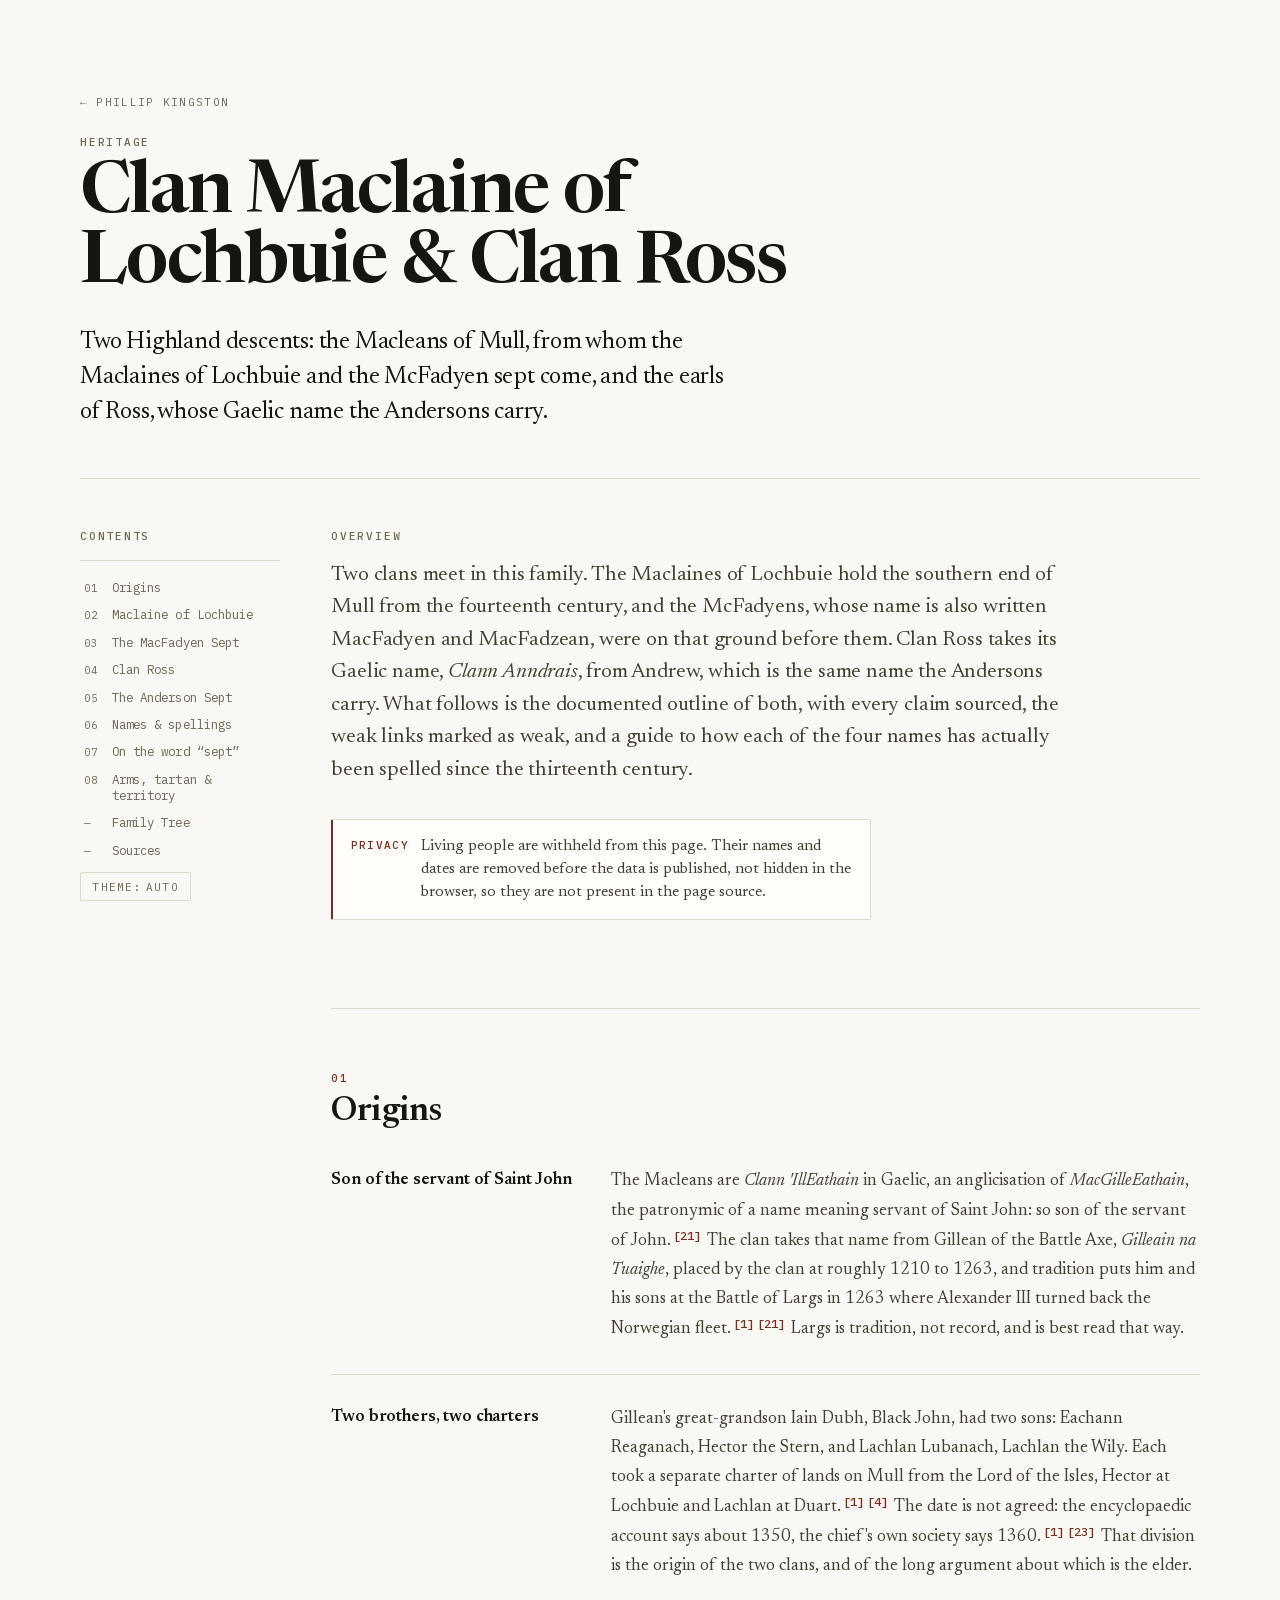
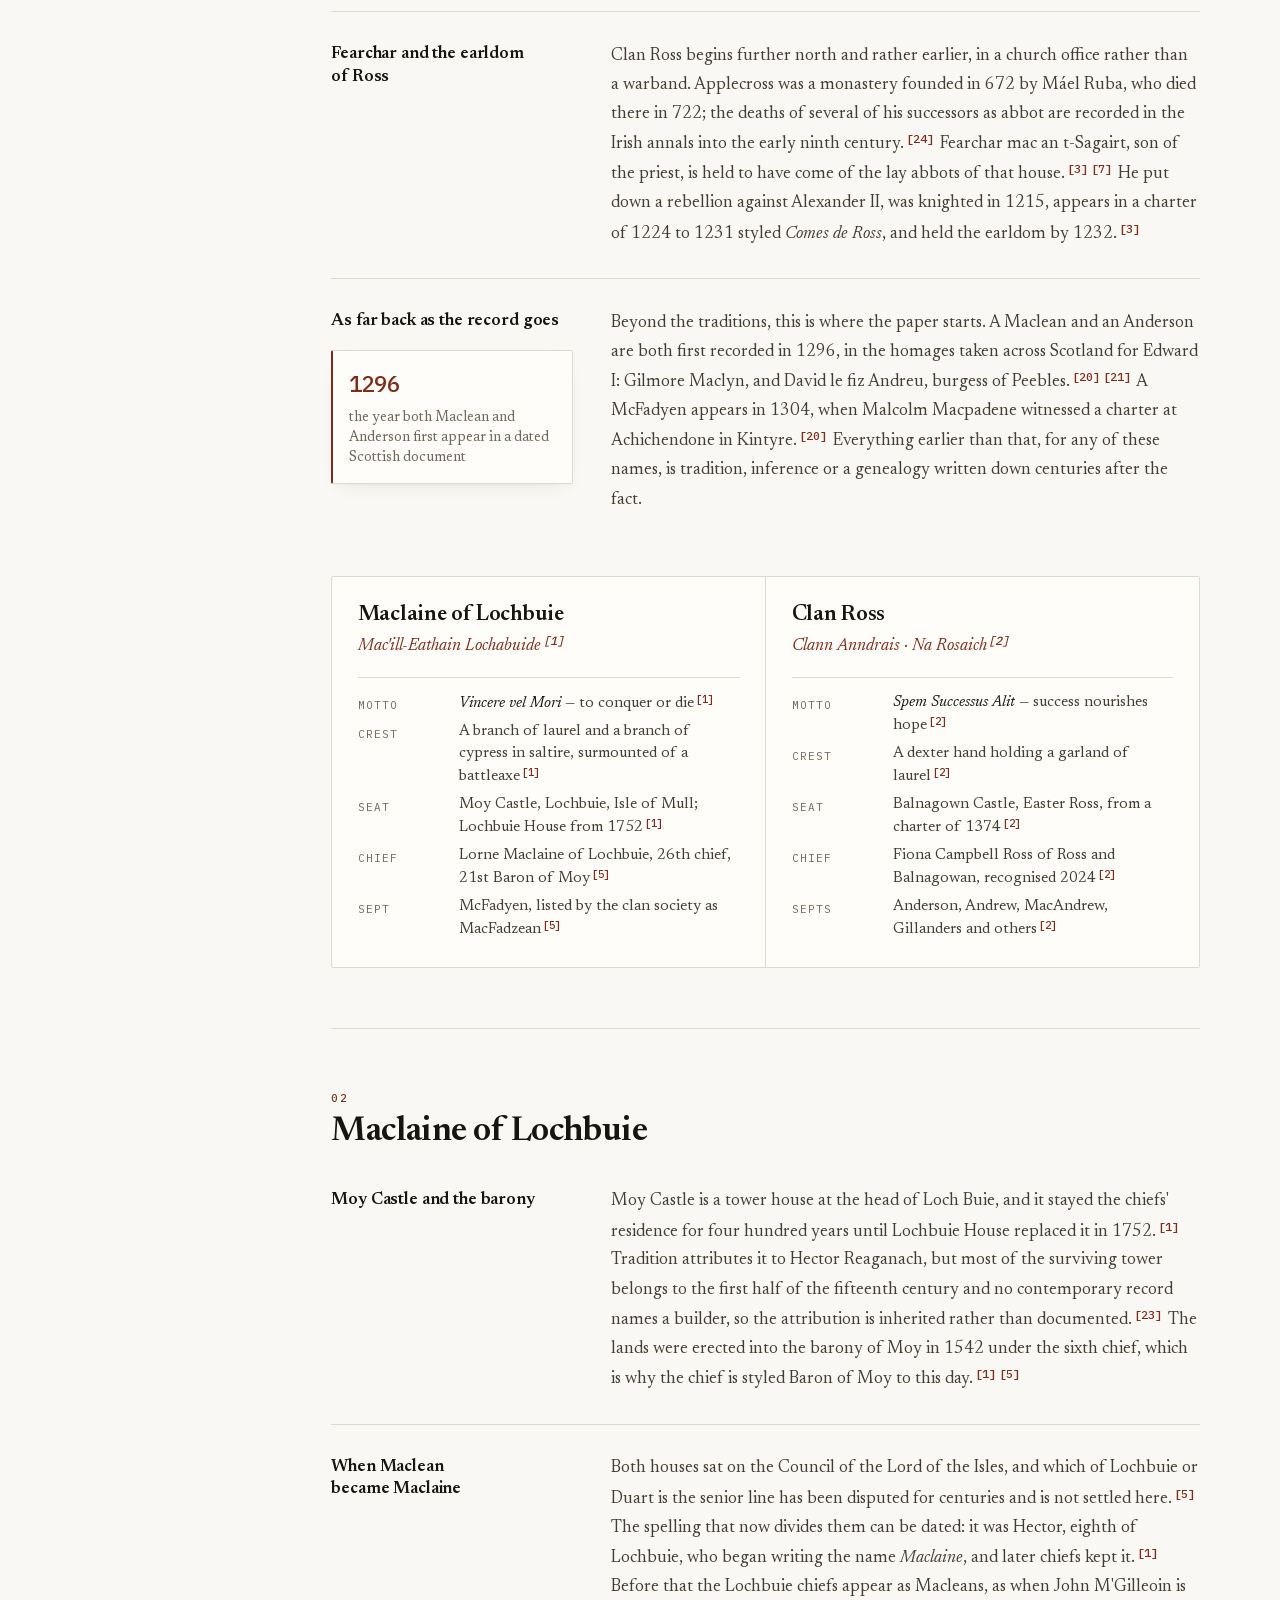
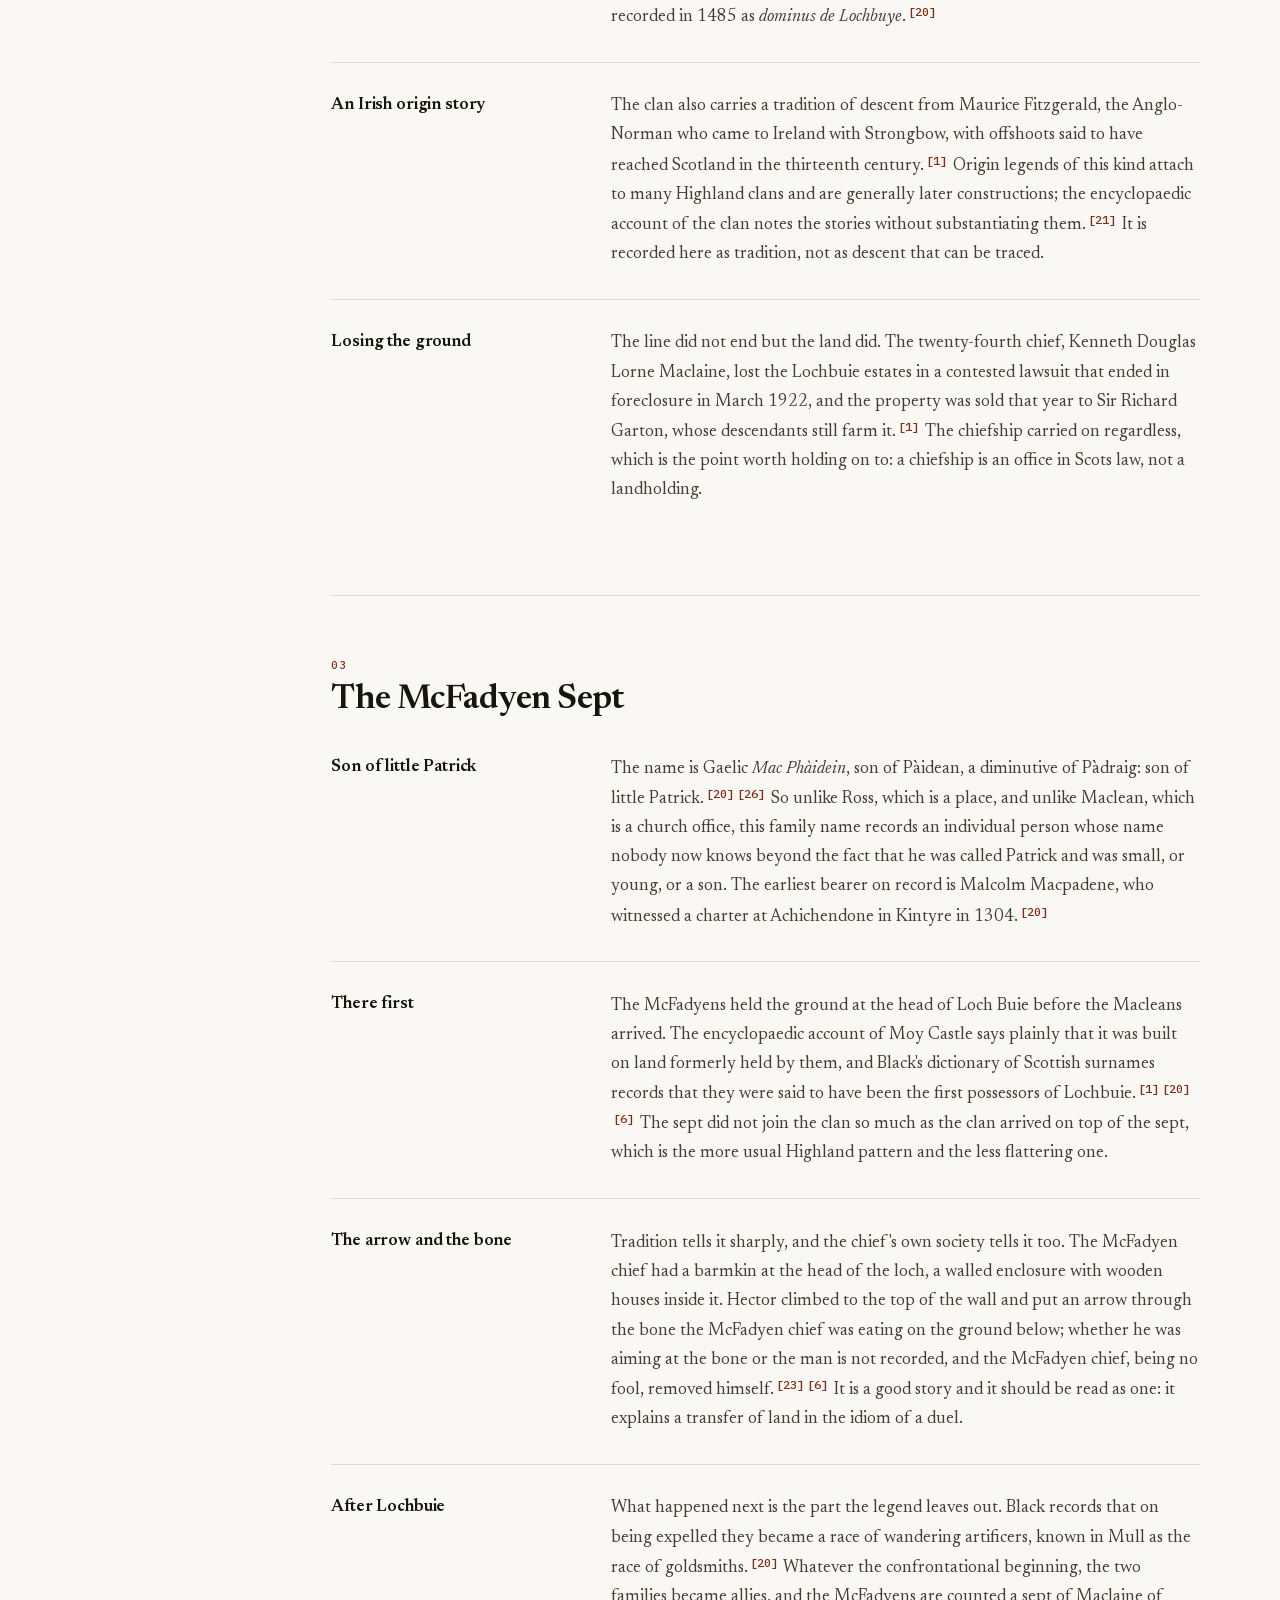
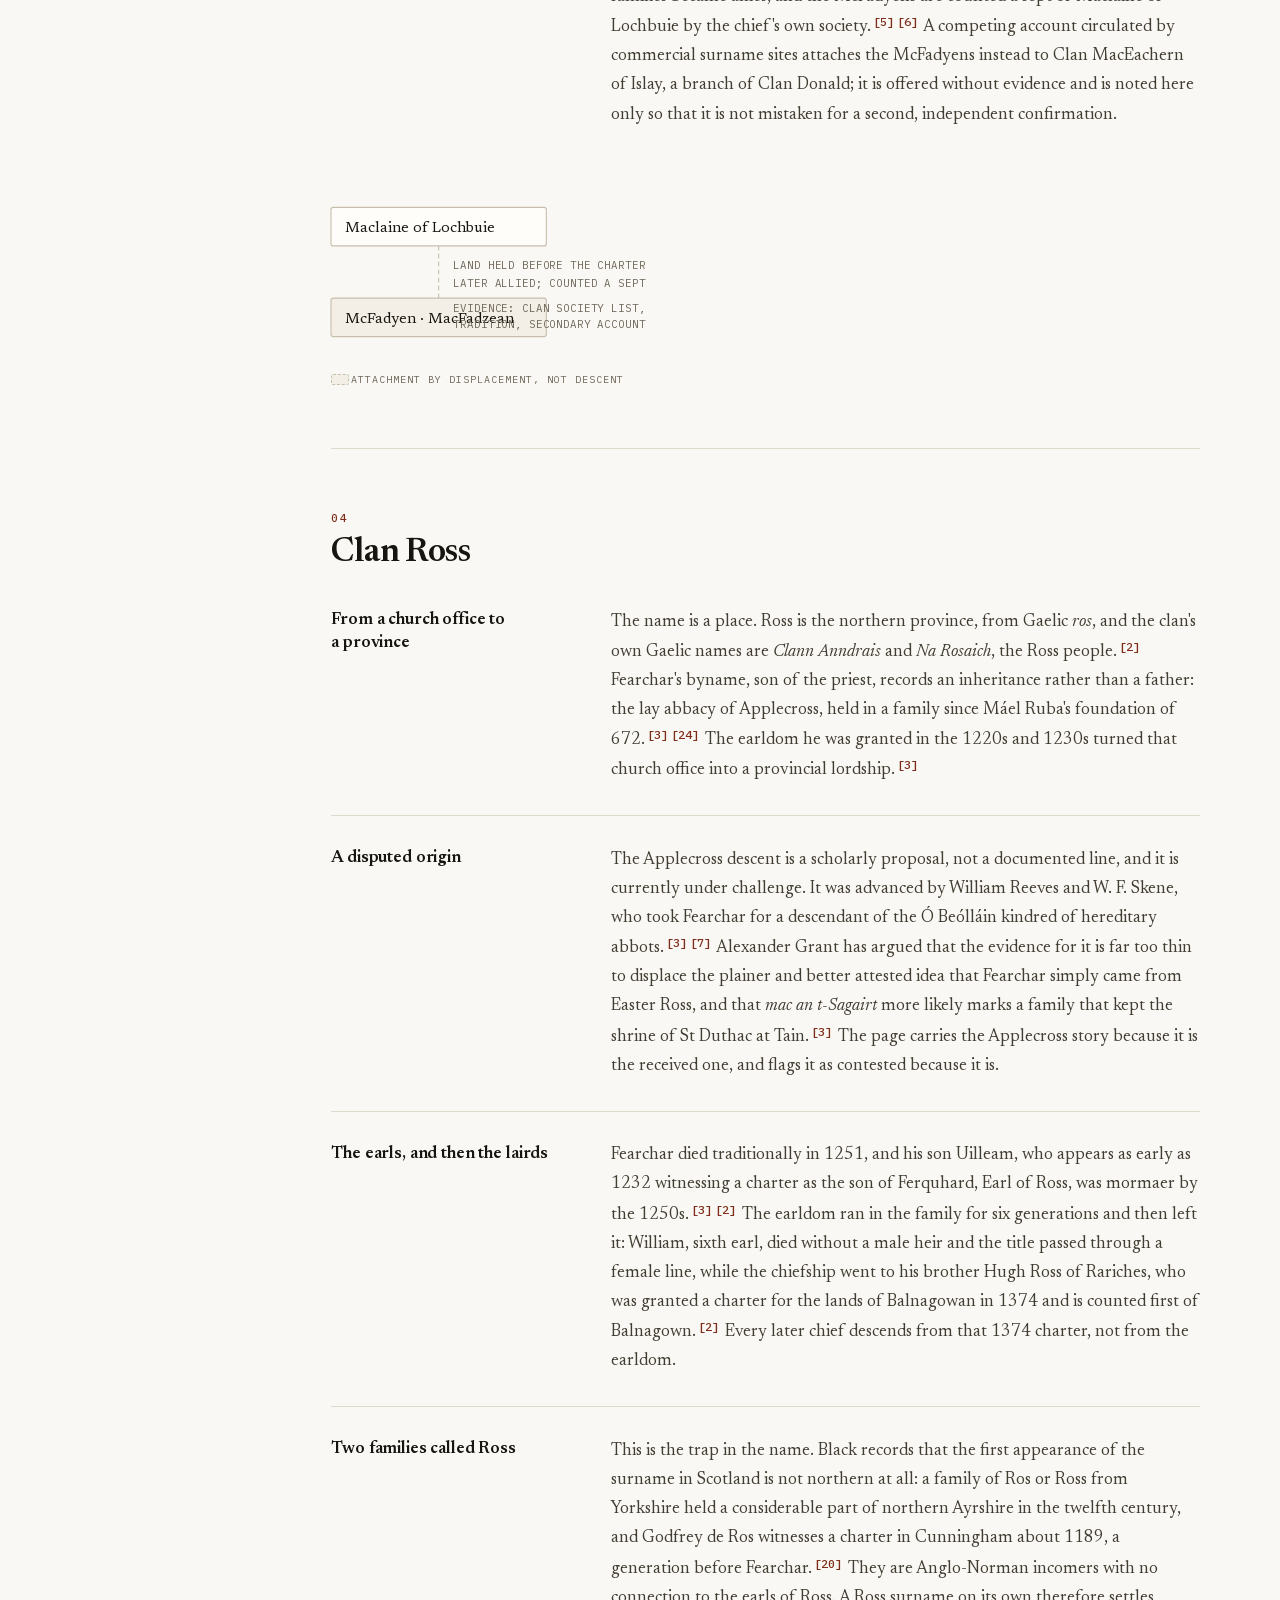
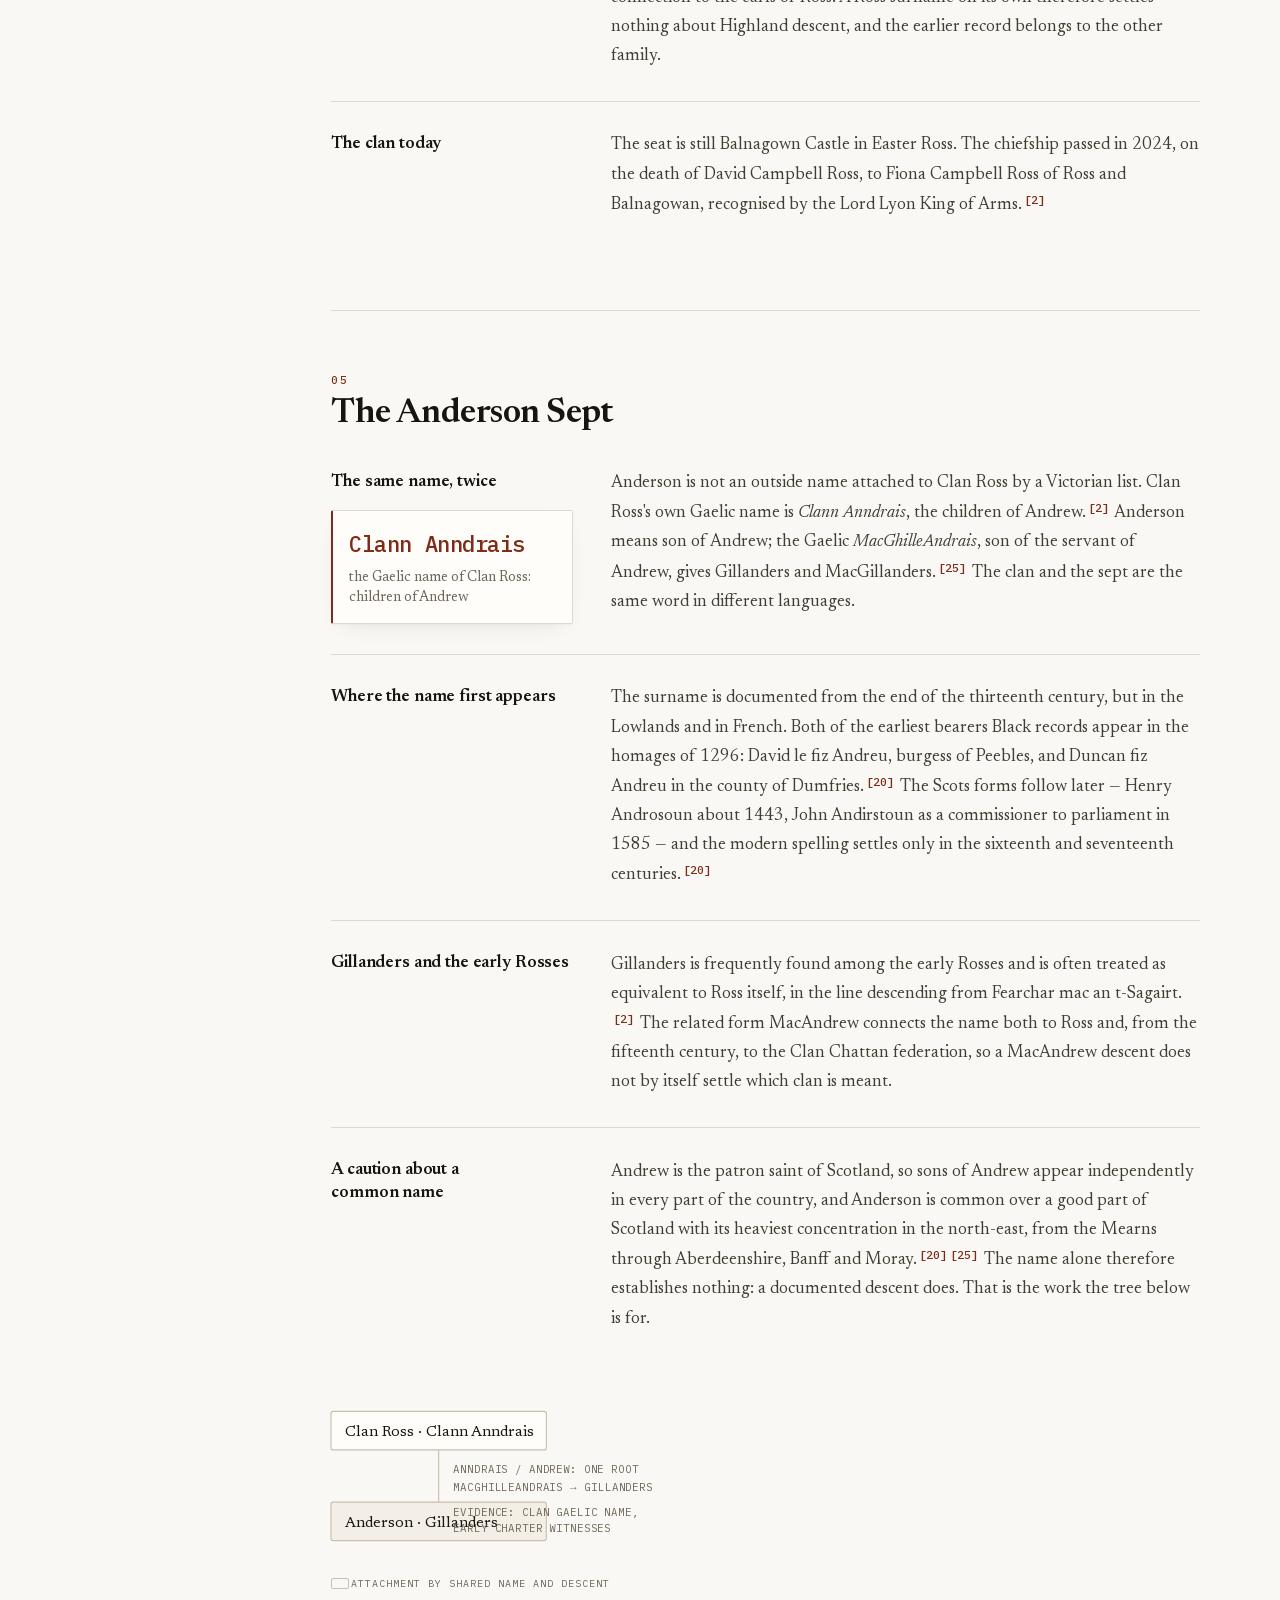
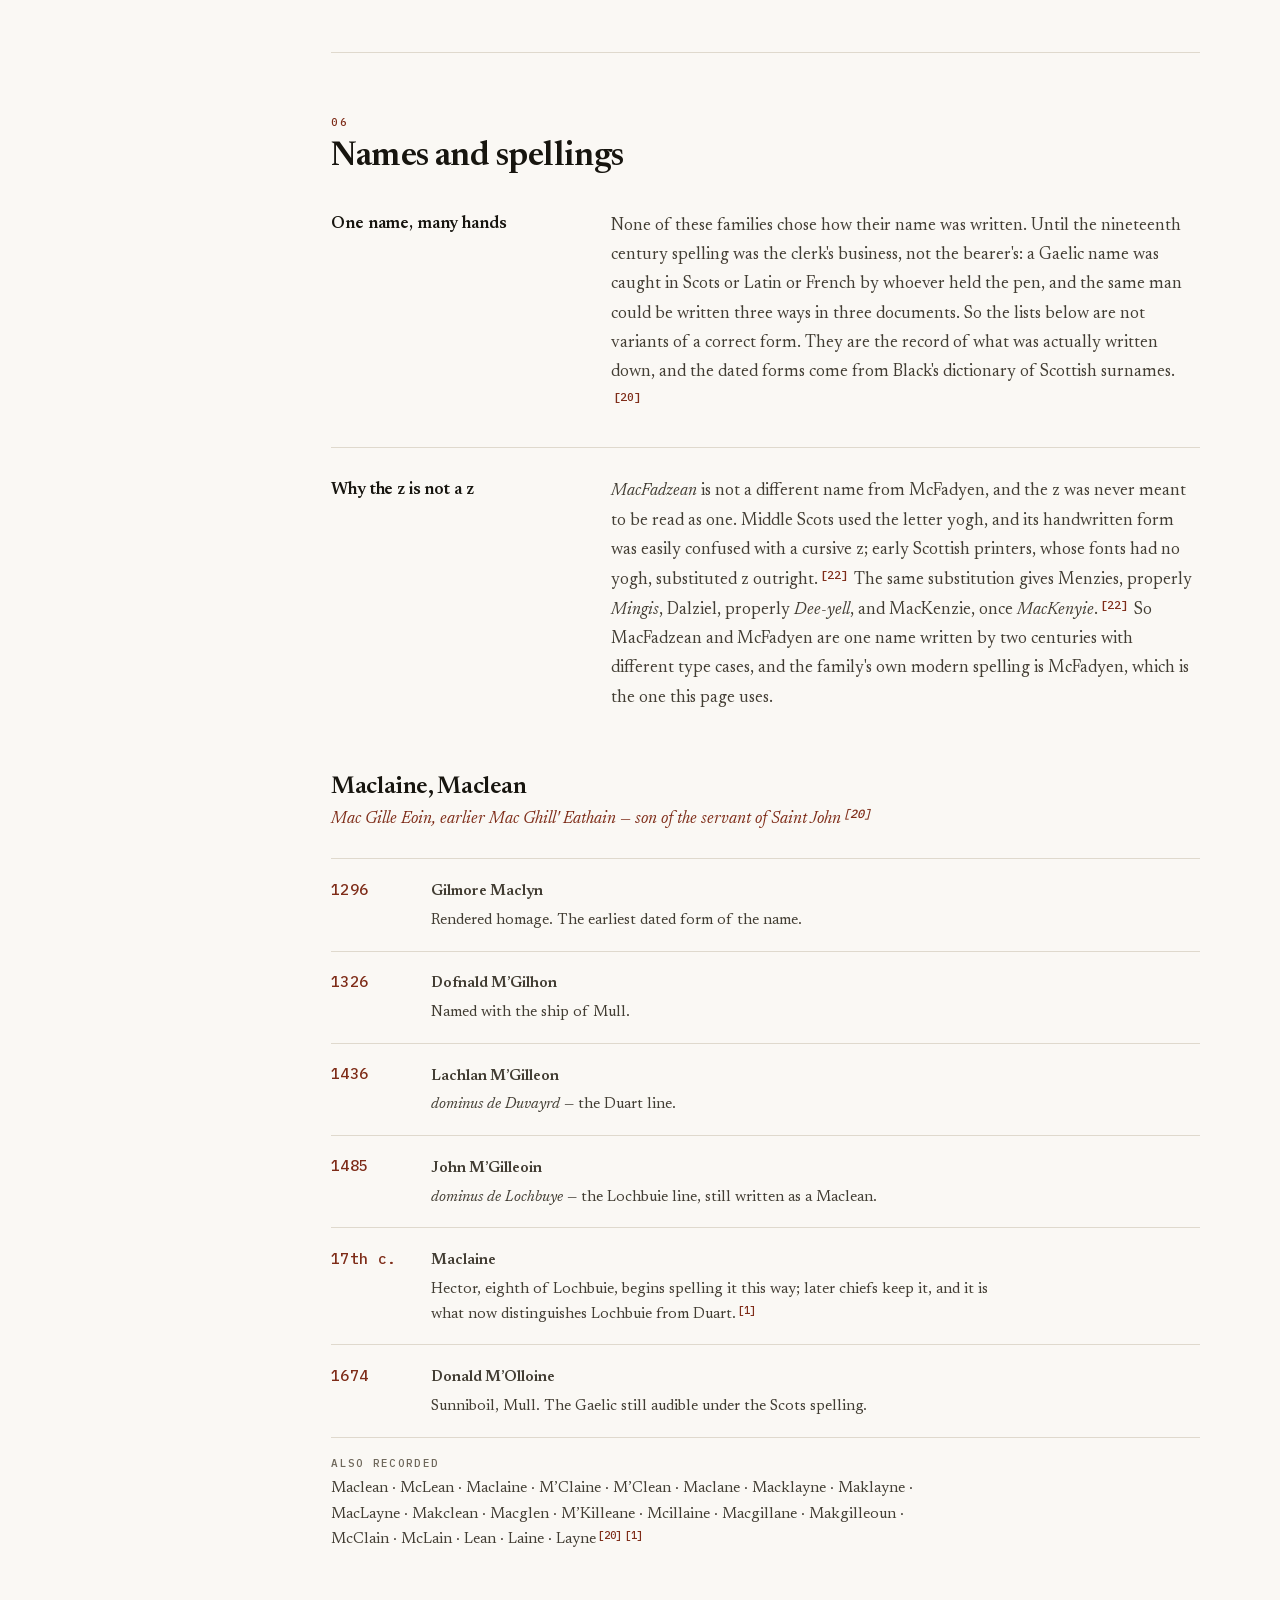
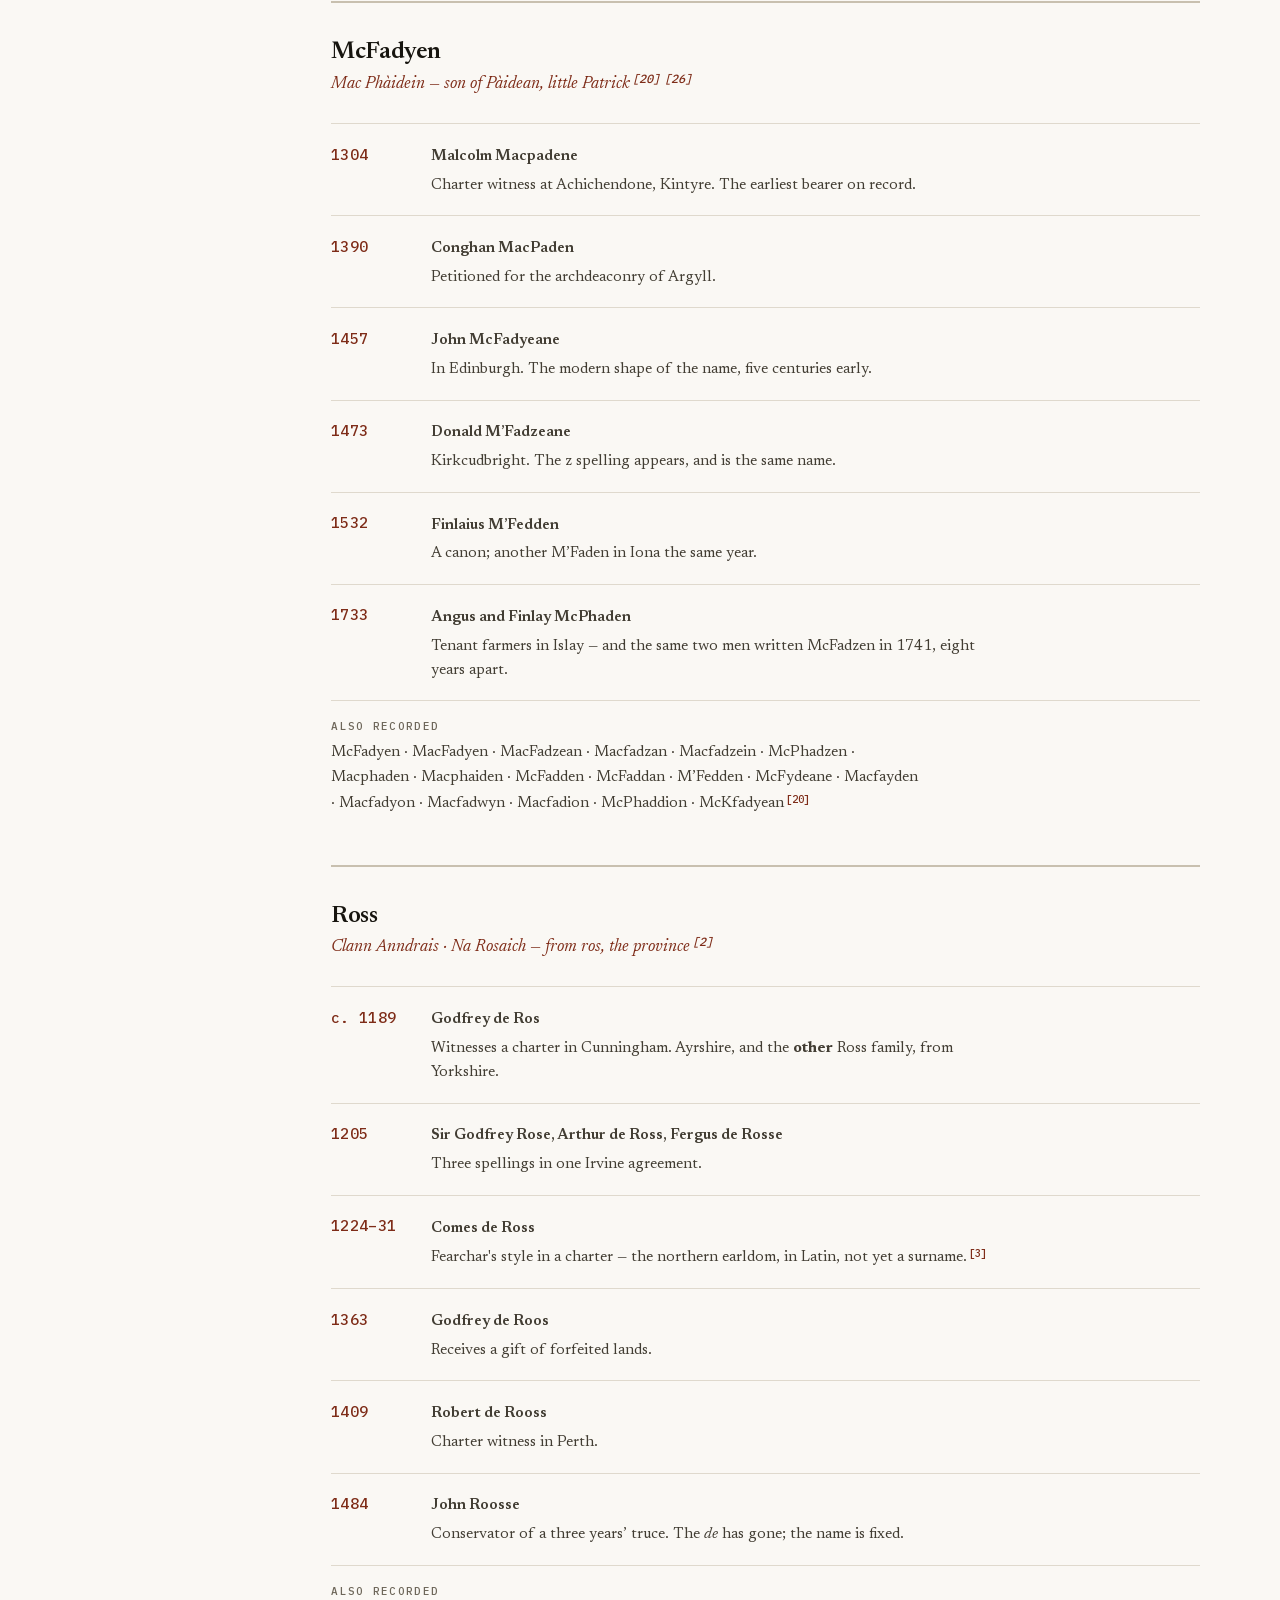
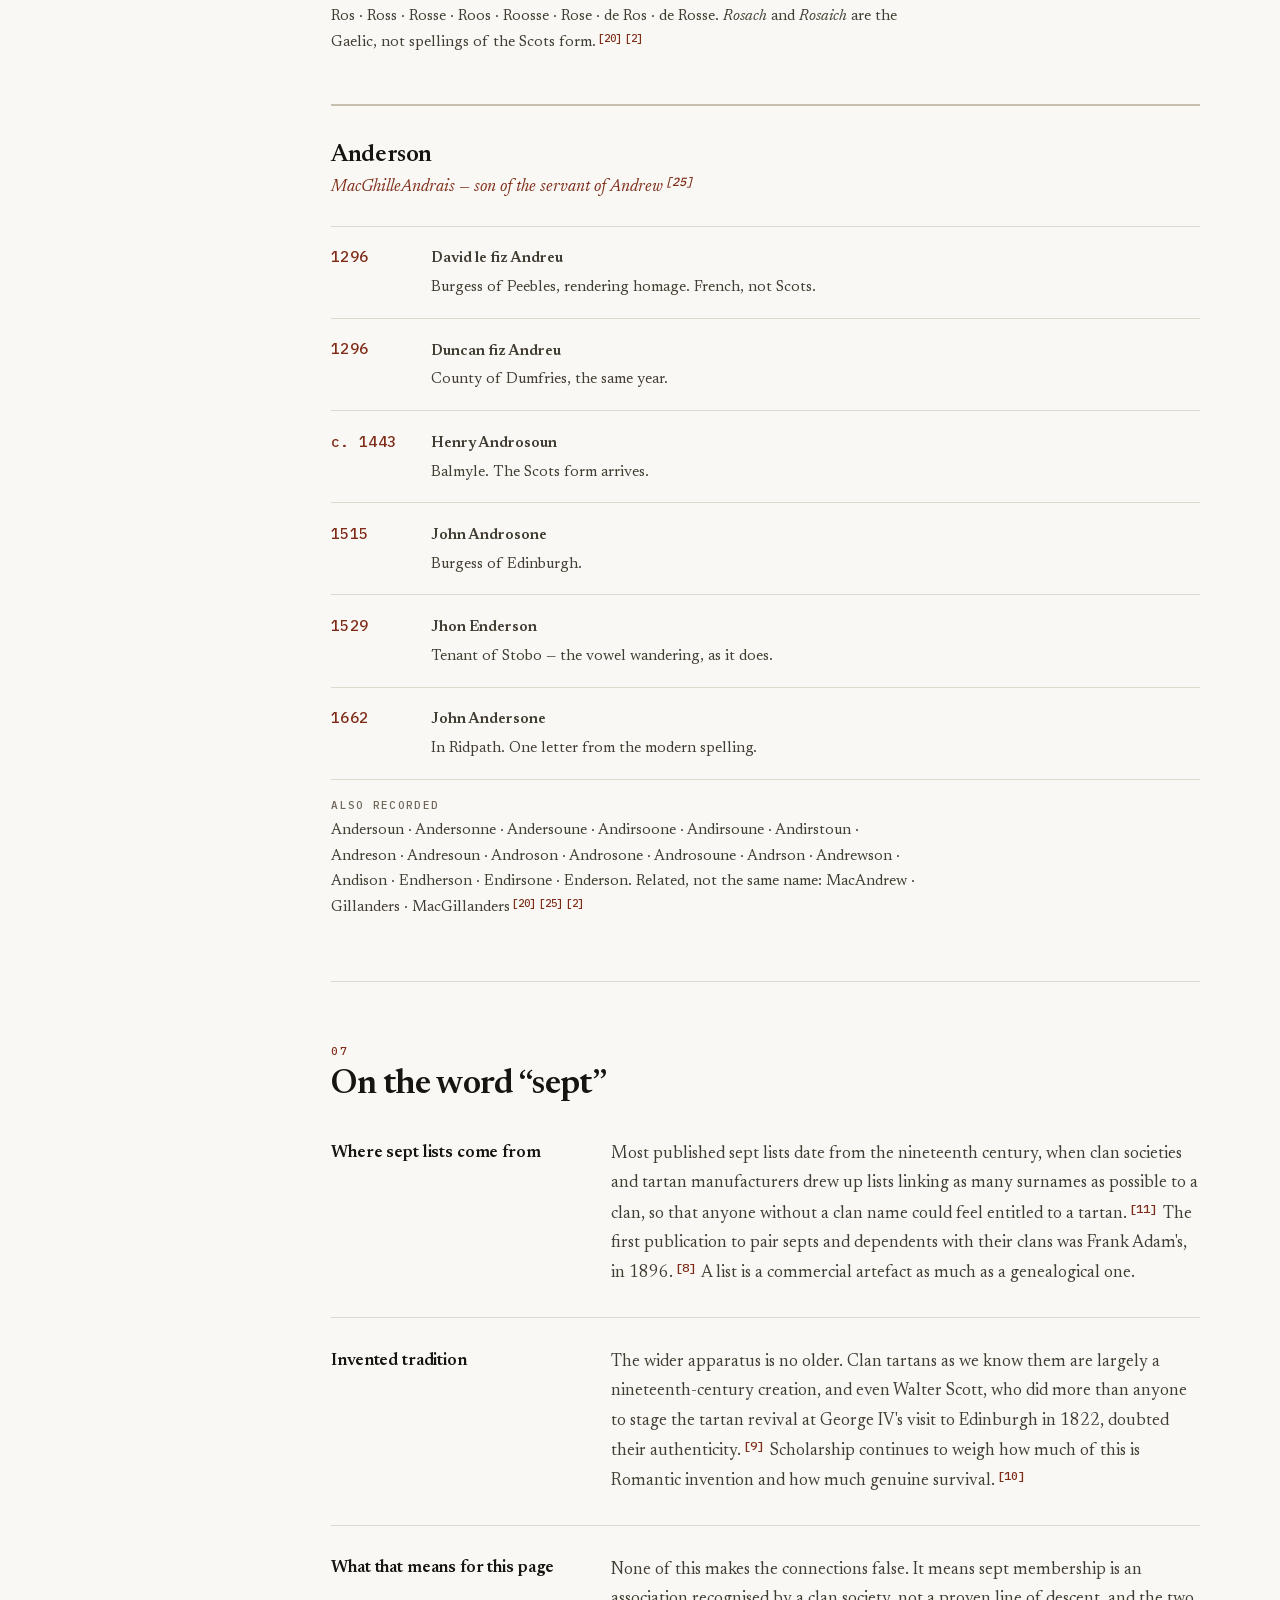
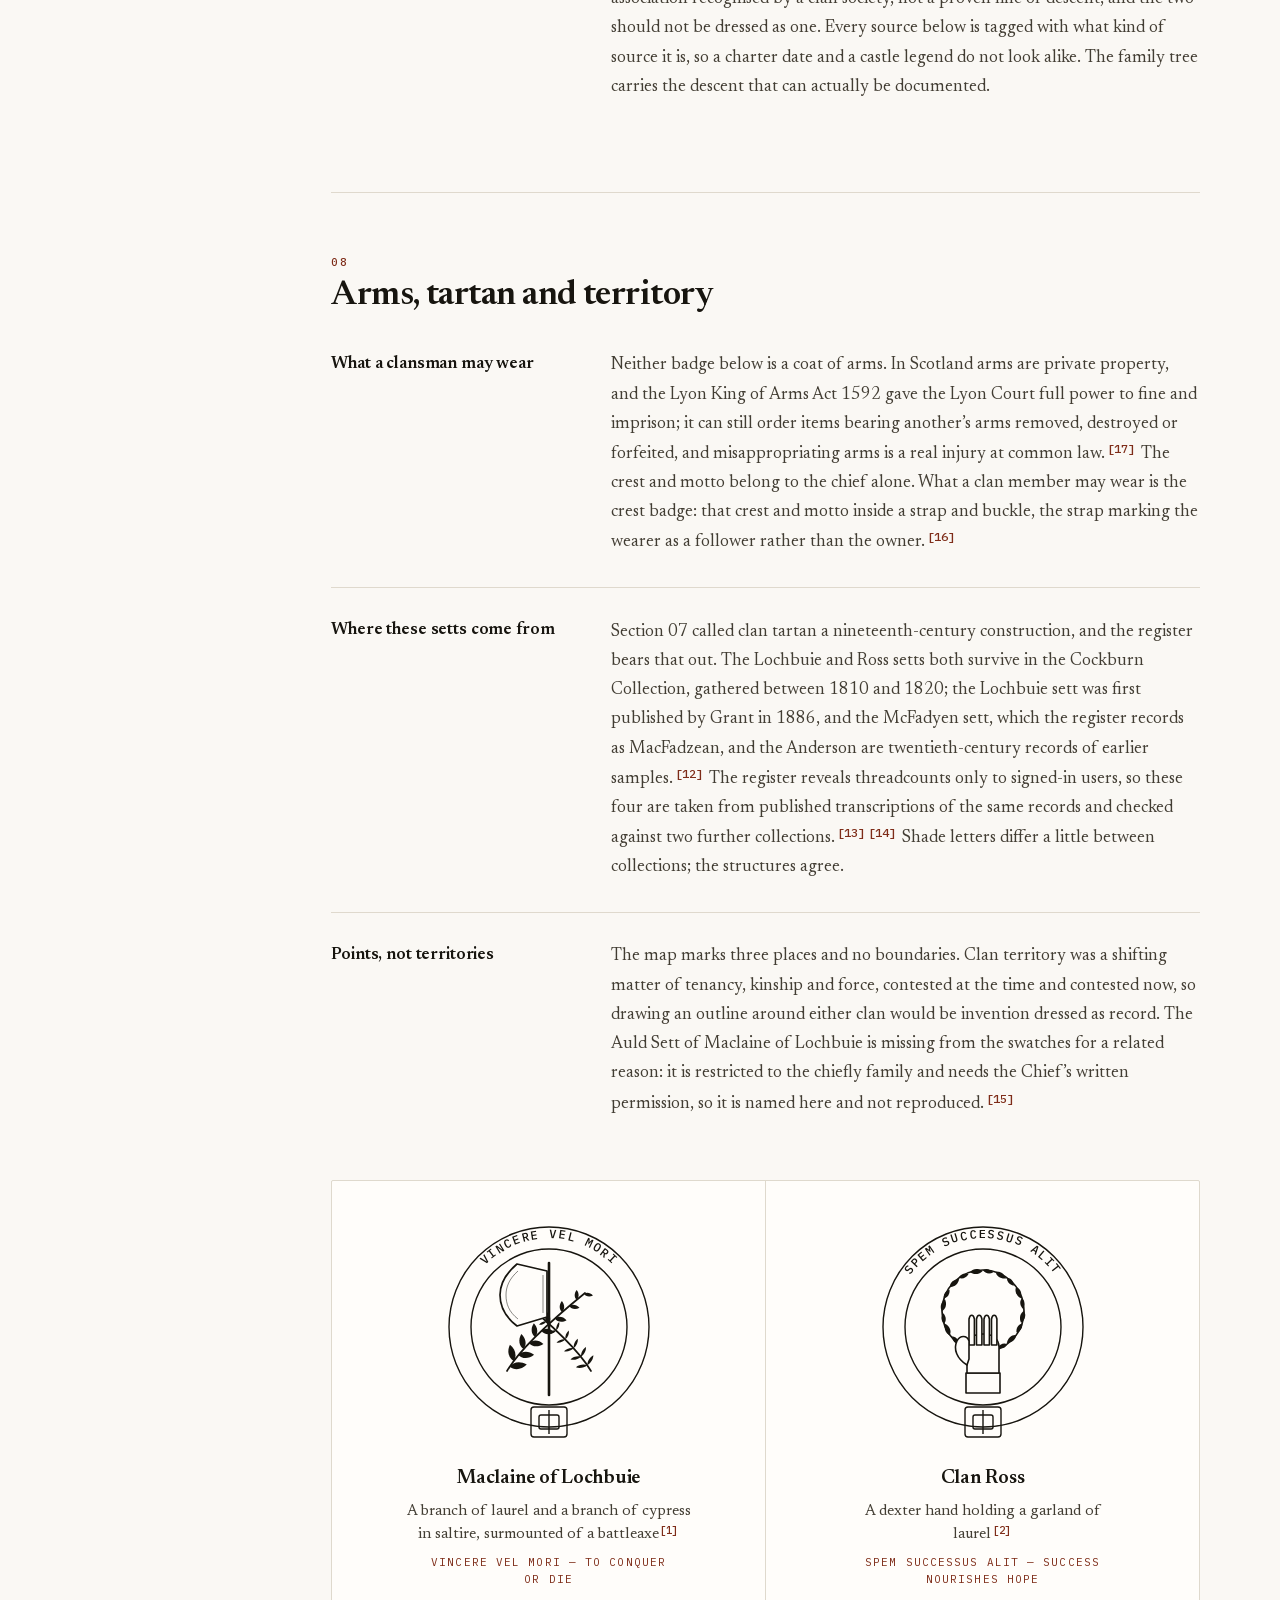
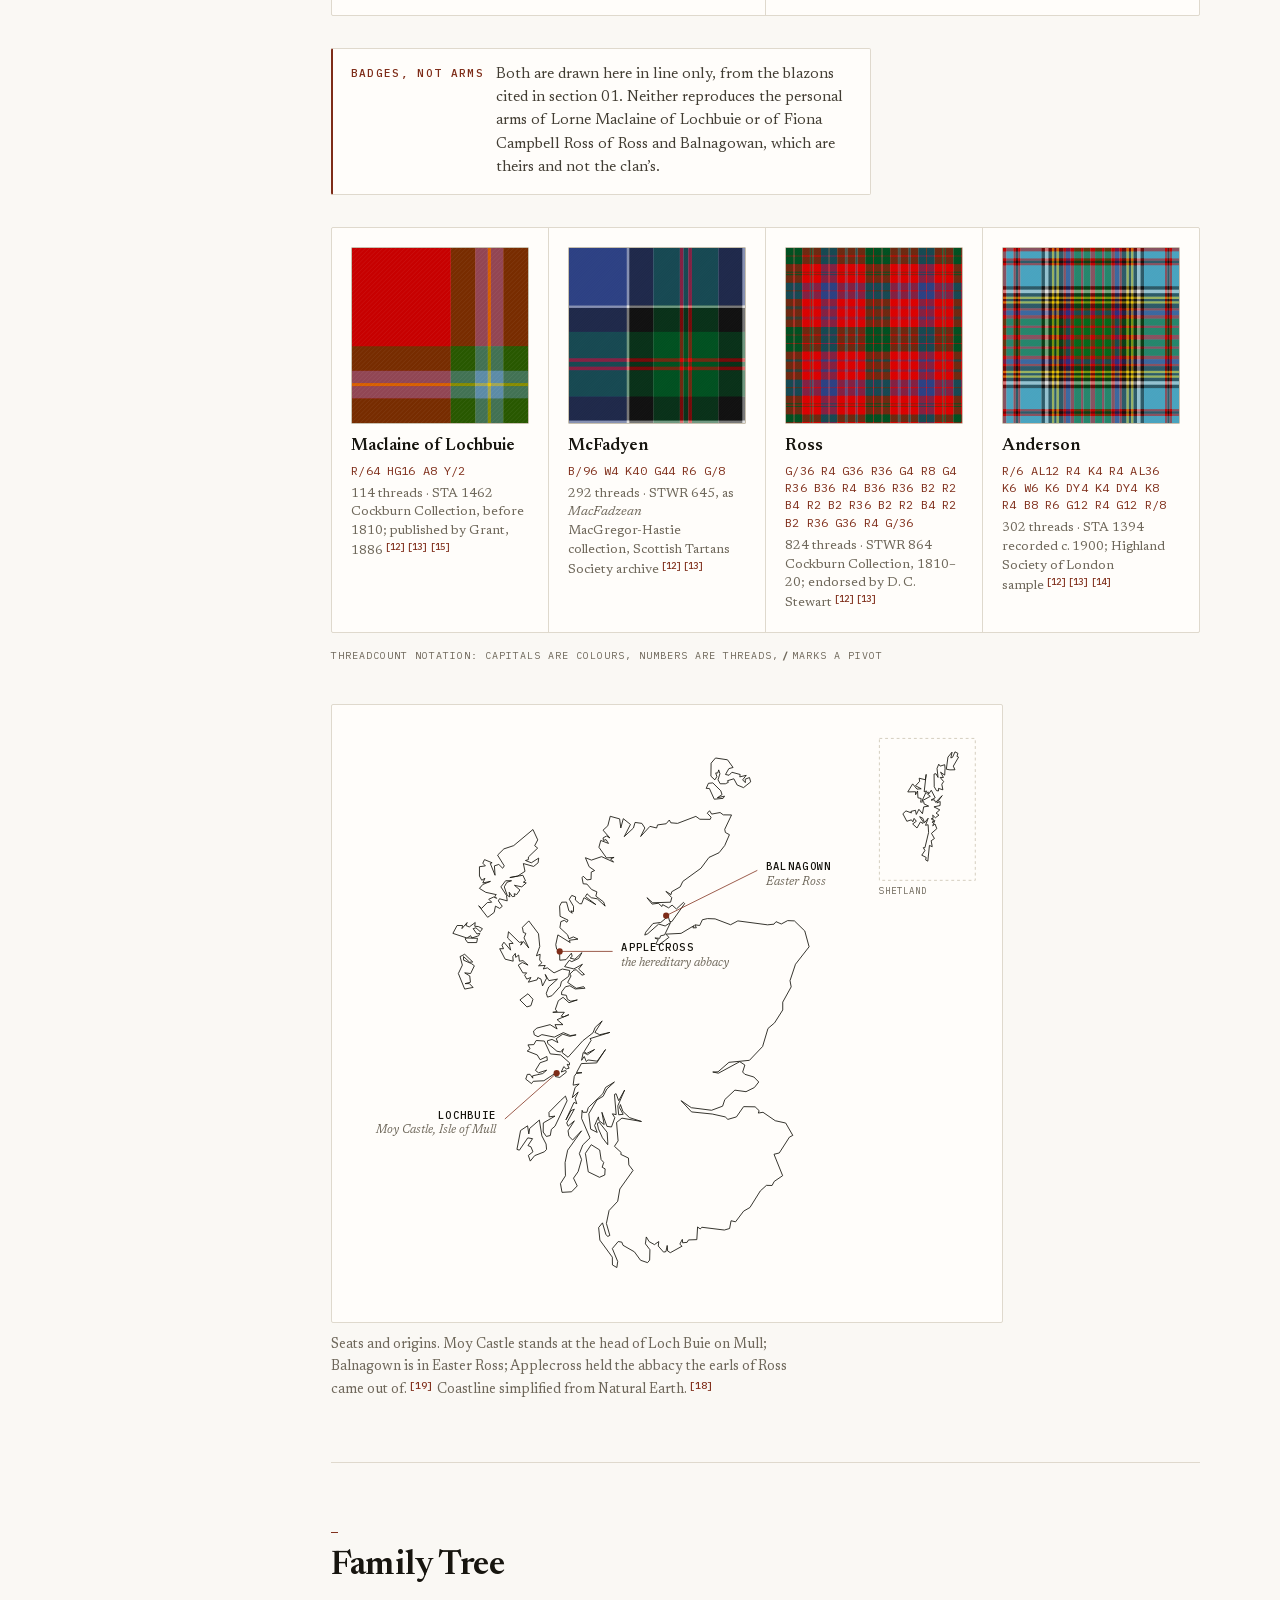
==== commit aa7c48e5: "Heritage: spell it McFadyen, add a spelling guide, deepen the histories Spelling. The page now uses " ====
--- a/heritage/index.html
+++ b/heritage/index.html
@@ -5,7 +5,7 @@
     <meta name="viewport" content="width=device-width, initial-scale=1.0">
 
     <title>Heritage - Clan Maclaine of Lochbuie &amp; Clan Ross</title>
-    <meta name="description" content="The Highland descent behind the Kingston family: Clan Maclaine of Lochbuie with its MacFadzean sept, and Clan Ross with its Anderson sept, with sources and a family tree.">
+    <meta name="description" content="The Highland descent behind the Kingston family: Clan Maclaine of Lochbuie with its McFadyen sept, and Clan Ross with its Anderson sept, with sourced history, spellings and a family tree.">
     <meta name="author" content="Phillip Kingston">
     <meta name="robots" content="index, follow">
     <meta name="color-scheme" content="light dark">
@@ -15,7 +15,7 @@
     <meta property="og:type" content="article">
     <meta property="og:locale" content="en_GB">
     <meta property="og:title" content="Heritage - Clan Maclaine of Lochbuie &amp; Clan Ross">
-    <meta property="og:description" content="The Highland descent behind the Kingston family: Clan Maclaine of Lochbuie with its MacFadzean sept, and Clan Ross with its Anderson sept, with sources and a family tree.">
+    <meta property="og:description" content="The Highland descent behind the Kingston family: Clan Maclaine of Lochbuie with its McFadyen sept, and Clan Ross with its Anderson sept, with sourced history, spellings and a family tree.">
     <meta property="og:image" content="https://www.phillipkingston.com/img/og-heritage-1200x630.png">
     <meta property="og:image:width" content="1200">
     <meta property="og:image:height" content="630">
@@ -64,7 +64,7 @@
                     <a class="backlink" href="/">&#8592; Phillip Kingston</a>
                     <p class="eyebrow">Heritage</p>
                     <h1>Clan Maclaine of Lochbuie &amp; Clan Ross</h1>
-                    <p class="lede">Two Highland descents: the Macleans of Mull, from whom the Maclaines of Lochbuie and the MacFadzean sept come, and the earls of Ross, whose Gaelic name the Andersons carry.</p>
+                    <p class="lede">Two Highland descents: the Macleans of Mull, from whom the Maclaines of Lochbuie and the McFadyen sept come, and the earls of Ross, whose Gaelic name the Andersons carry.</p>
                 </div>
             </div>
         </header>
@@ -78,8 +78,9 @@
                     <li><a href="#macfadyen"><span class="num">03</span> <span>The MacFadyen Sept</span></a></li>
                     <li><a href="#ross"><span class="num">04</span> <span>Clan Ross</span></a></li>
                     <li><a href="#anderson"><span class="num">05</span> <span>The Anderson Sept</span></a></li>
-                    <li><a href="#septs"><span class="num">06</span> <span>On the word &#8220;sept&#8221;</span></a></li>
-                    <li><a href="#arms"><span class="num">07</span> <span>Arms, tartan &amp; territory</span></a></li>
+                    <li><a href="#spellings"><span class="num">06</span> <span>Names &amp; spellings</span></a></li>
+                    <li><a href="#septs"><span class="num">07</span> <span>On the word &#8220;sept&#8221;</span></a></li>
+                    <li><a href="#arms"><span class="num">08</span> <span>Arms, tartan &amp; territory</span></a></li>
                     <li><a href="#tree"><span class="num">&#8212;</span> <span>Family Tree</span></a></li>
                     <li><a href="#sources"><span class="num">&#8212;</span> <span>Sources</span></a></li>
                 </ol>
@@ -91,7 +92,7 @@
             <main id="main">
                 <section class="overview">
                     <p class="eyebrow">Overview</p>
-                    <p class="lede lede--wide">Two clans meet in this family. The Maclaines of Lochbuie hold the southern end of Mull from the fourteenth century, and the MacFadzeans, whose name is also written MacFadyen and McFadyen, were on that ground before them. Clan Ross takes its Gaelic name, <em>Clann Anndrais</em>, from Andrew, which is the same name the Andersons carry. What follows is the documented outline of both, with every claim sourced and the weak links marked as weak.</p>
+                    <p class="lede lede--wide">Two clans meet in this family. The Maclaines of Lochbuie hold the southern end of Mull from the fourteenth century, and the McFadyens, whose name is also written MacFadyen and MacFadzean, were on that ground before them. Clan Ross takes its Gaelic name, <em>Clann Anndrais</em>, from Andrew, which is the same name the Andersons carry. What follows is the documented outline of both, with every claim sourced, the weak links marked as weak, and a guide to how each of the four names has actually been spelled since the thirteenth century.</p>
                     <div class="notice">
                         <p class="notice__label">Privacy</p>
                         <p>Living people are withheld from this page. Their names and dates are removed before the data is published, not hidden in the browser, so they are not present in the page source.</p>
@@ -105,16 +106,26 @@
                     </div>
                     <div class="claims">
                         <article class="claim">
-                            <div class="claim__head"><h3>Gillean of the Battle Axe</h3></div>
-                            <div class="claim__body"><p>The Macleans take their name from Gillean of the Battle Axe, <em>Gilleain na Tuaighe</em>, a thirteenth-century warrior. Clan tradition puts him and his sons at the Battle of Largs in 1263, where Alexander III turned back the Norwegian fleet.<a class="cite" href="#s1">1</a> The clan society traces the line back rather more than seven hundred years from him.<a class="cite" href="#s5">5</a> The Largs story is tradition rather than record, and is best read that way.</p></div>
+                            <div class="claim__head"><h3>Son of the servant of Saint John</h3></div>
+                            <div class="claim__body"><p>The Macleans are <em>Clann 'IllEathain</em> in Gaelic, an anglicisation of <em>MacGilleEathain</em>, the patronymic of a name meaning servant of Saint John: so son of the servant of John.<a class="cite" href="#s21">21</a> The clan takes that name from Gillean of the Battle Axe, <em>Gilleain na Tuaighe</em>, placed by the clan at roughly 1210 to 1263, and tradition puts him and his sons at the Battle of Largs in 1263 where Alexander III turned back the Norwegian fleet.<a class="cite" href="#s1">1</a><a class="cite" href="#s21">21</a> Largs is tradition, not record, and is best read that way.</p></div>
                         </article>
                         <article class="claim">
                             <div class="claim__head"><h3>Two brothers, two charters</h3></div>
-                            <div class="claim__body"><p>Gillean's great-grandson Iain Dubh, Black John, had two sons: Eachann Reaganach, Hector the Stern, and Lachlan Lubanach, Lachlan the Wily. Each took a separate charter of lands on Mull from the Lord of the Isles around 1350, Hector at Lochbuie and Lachlan at Duart.<a class="cite" href="#s1">1</a><a class="cite" href="#s4">4</a> That division is the origin of the two clans, and of the long argument about which is the elder.</p></div>
+                            <div class="claim__body"><p>Gillean's great-grandson Iain Dubh, Black John, had two sons: Eachann Reaganach, Hector the Stern, and Lachlan Lubanach, Lachlan the Wily. Each took a separate charter of lands on Mull from the Lord of the Isles, Hector at Lochbuie and Lachlan at Duart.<a class="cite" href="#s1">1</a><a class="cite" href="#s4">4</a> The date is not agreed: the encyclopaedic account says about 1350, the chief's own society says 1360.<a class="cite" href="#s1">1</a><a class="cite" href="#s23">23</a> That division is the origin of the two clans, and of the long argument about which is the elder.</p></div>
                         </article>
                         <article class="claim">
                             <div class="claim__head"><h3>Fearchar and the earldom of Ross</h3></div>
-                            <div class="claim__body"><p>Clan Ross begins further north and rather earlier. Fearchar mac an t-Sagairt, son of the priest, came of the hereditary abbots of Applecross and of the Ó Beólláin kindred.<a class="cite" href="#s3">3</a><a class="cite" href="#s7">7</a> He put down a rebellion against Alexander II, brought the king the heads of its leaders, and was knighted in 1215; by 1234 he held the title Earl of Ross.<a class="cite" href="#s3">3</a></p></div>
+                            <div class="claim__body"><p>Clan Ross begins further north and rather earlier, in a church office rather than a warband. Applecross was a monastery founded in 672 by Máel Ruba, who died there in 722; the deaths of several of his successors as abbot are recorded in the Irish annals into the early ninth century.<a class="cite" href="#s24">24</a> Fearchar mac an t-Sagairt, son of the priest, is held to have come of the lay abbots of that house.<a class="cite" href="#s3">3</a><a class="cite" href="#s7">7</a> He put down a rebellion against Alexander II, was knighted in 1215, appears in a charter of 1224 to 1231 styled <em>Comes de Ross</em>, and held the earldom by 1232.<a class="cite" href="#s3">3</a></p></div>
+                        </article>
+                        <article class="claim">
+                            <div class="claim__head">
+                                <h3>As far back as the record goes</h3>
+                                <p class="stat">
+                                    <span class="stat__fig">1296</span>
+                                    <span class="stat__label">the year both Maclean and Anderson first appear in a dated Scottish document</span>
+                                </p>
+                            </div>
+                            <div class="claim__body"><p>Beyond the traditions, this is where the paper starts. A Maclean and an Anderson are both first recorded in 1296, in the homages taken across Scotland for Edward I: Gilmore Maclyn, and David le fiz Andreu, burgess of Peebles.<a class="cite" href="#s20">20</a><a class="cite" href="#s21">21</a> A McFadyen appears in 1304, when Malcolm Macpadene witnessed a charter at Achichendone in Kintyre.<a class="cite" href="#s20">20</a> Everything earlier than that, for any of these names, is tradition, inference or a genealogy written down centuries after the fact.</p></div>
                         </article>
                     </div>
 
@@ -127,7 +138,7 @@
                                 <dt>Crest</dt><dd>A branch of laurel and a branch of cypress in saltire, surmounted of a battleaxe<a class="cite" href="#s1">1</a></dd>
                                 <dt>Seat</dt><dd>Moy Castle, Lochbuie, Isle of Mull; Lochbuie House from 1752<a class="cite" href="#s1">1</a></dd>
                                 <dt>Chief</dt><dd>Lorne Maclaine of Lochbuie, 26th chief, 21st Baron of Moy<a class="cite" href="#s5">5</a></dd>
-                                <dt>Sept</dt><dd>MacFadzean, also written MacFadyen and McFadyen<a class="cite" href="#s5">5</a></dd>
+                                <dt>Sept</dt><dd>McFadyen, listed by the clan society as MacFadzean<a class="cite" href="#s5">5</a></dd>
                             </dl>
                         </div>
                         <div class="plate">
@@ -136,7 +147,7 @@
                             <dl>
                                 <dt>Motto</dt><dd><em>Spem Successus Alit</em> &#8212; success nourishes hope<a class="cite" href="#s2">2</a></dd>
                                 <dt>Crest</dt><dd>A dexter hand holding a garland of laurel<a class="cite" href="#s2">2</a></dd>
-                                <dt>Seat</dt><dd>Balnagown Castle, Easter Ross<a class="cite" href="#s2">2</a></dd>
+                                <dt>Seat</dt><dd>Balnagown Castle, Easter Ross, from a charter of 1374<a class="cite" href="#s2">2</a></dd>
                                 <dt>Chief</dt><dd>Fiona Campbell Ross of Ross and Balnagowan, recognised 2024<a class="cite" href="#s2">2</a></dd>
                                 <dt>Septs</dt><dd>Anderson, Andrew, MacAndrew, Gillanders and others<a class="cite" href="#s2">2</a></dd>
                             </dl>
@@ -152,15 +163,19 @@
                     <div class="claims">
                         <article class="claim">
                             <div class="claim__head"><h3>Moy Castle and the barony</h3></div>
-                            <div class="claim__body"><p>Hector Reaganach built Moy Castle, a tower house at the head of Loch Buie, in the fourteenth century. It stayed the chiefs' residence for four hundred years, until Lochbuie House replaced it in 1752.<a class="cite" href="#s1">1</a> The lands were erected into the barony of Moy in 1542, under the sixth chief, which is why the chief is styled Baron of Moy to this day.<a class="cite" href="#s1">1</a><a class="cite" href="#s5">5</a></p></div>
-                        </article>
-                        <article class="claim">
-                            <div class="claim__head"><h3>Lochbuie and Duart</h3></div>
-                            <div class="claim__body"><p>Both houses sat on the Council of the Lord of the Isles.<a class="cite" href="#s5">5</a> Whether Lochbuie or Duart is the senior line has been disputed for centuries and is not settled here. The spelling divides them in modern use: Maclaine for Lochbuie, Maclean for Duart, though the distinction is later than the split itself.</p></div>
+                            <div class="claim__body"><p>Moy Castle is a tower house at the head of Loch Buie, and it stayed the chiefs' residence for four hundred years until Lochbuie House replaced it in 1752.<a class="cite" href="#s1">1</a> Tradition attributes it to Hector Reaganach, but most of the surviving tower belongs to the first half of the fifteenth century and no contemporary record names a builder, so the attribution is inherited rather than documented.<a class="cite" href="#s23">23</a> The lands were erected into the barony of Moy in 1542 under the sixth chief, which is why the chief is styled Baron of Moy to this day.<a class="cite" href="#s1">1</a><a class="cite" href="#s5">5</a></p></div>
+                        </article>
+                        <article class="claim">
+                            <div class="claim__head"><h3>When Maclean became Maclaine</h3></div>
+                            <div class="claim__body"><p>Both houses sat on the Council of the Lord of the Isles, and which of Lochbuie or Duart is the senior line has been disputed for centuries and is not settled here.<a class="cite" href="#s5">5</a> The spelling that now divides them can be dated: it was Hector, eighth of Lochbuie, who began writing the name <em>Maclaine</em>, and later chiefs kept it.<a class="cite" href="#s1">1</a> Before that the Lochbuie chiefs appear as Macleans, as when John M'Gilleoin is recorded in 1485 as <em>dominus de Lochbuye</em>.<a class="cite" href="#s20">20</a></p></div>
                         </article>
                         <article class="claim">
                             <div class="claim__head"><h3>An Irish origin story</h3></div>
-                            <div class="claim__body"><p>The clan also carries a tradition of descent from Maurice Fitzgerald, the Anglo-Norman who came to Ireland with Strongbow, with offshoots said to have reached Scotland in the thirteenth century.<a class="cite" href="#s1">1</a> Origin legends of this kind attach to many Highland clans and are generally later constructions; it is recorded here as tradition, not as descent that can be traced.</p></div>
+                            <div class="claim__body"><p>The clan also carries a tradition of descent from Maurice Fitzgerald, the Anglo-Norman who came to Ireland with Strongbow, with offshoots said to have reached Scotland in the thirteenth century.<a class="cite" href="#s1">1</a> Origin legends of this kind attach to many Highland clans and are generally later constructions; the encyclopaedic account of the clan notes the stories without substantiating them.<a class="cite" href="#s21">21</a> It is recorded here as tradition, not as descent that can be traced.</p></div>
+                        </article>
+                        <article class="claim">
+                            <div class="claim__head"><h3>Losing the ground</h3></div>
+                            <div class="claim__body"><p>The line did not end but the land did. The twenty-fourth chief, Kenneth Douglas Lorne Maclaine, lost the Lochbuie estates in a contested lawsuit that ended in foreclosure in March 1922, and the property was sold that year to Sir Richard Garton, whose descendants still farm it.<a class="cite" href="#s1">1</a> The chiefship carried on regardless, which is the point worth holding on to: a chiefship is an office in Scots law, not a landholding.</p></div>
                         </article>
                     </div>
                 </section>
@@ -168,32 +183,36 @@
                 <section class="section" id="macfadyen" aria-labelledby="macfadyen-h">
                     <div class="section__head">
                         <p class="section__num">03</p>
-                        <h2 id="macfadyen-h">The MacFadyen Sept</h2>
+                        <h2 id="macfadyen-h">The McFadyen Sept</h2>
                     </div>
                     <div class="claims">
                         <article class="claim">
+                            <div class="claim__head"><h3>Son of little Patrick</h3></div>
+                            <div class="claim__body"><p>The name is Gaelic <em>Mac Phàidein</em>, son of Pàidean, a diminutive of Pàdraig: son of little Patrick.<a class="cite" href="#s20">20</a><a class="cite" href="#s26">26</a> So unlike Ross, which is a place, and unlike Maclean, which is a church office, this family name records an individual person whose name nobody now knows beyond the fact that he was called Patrick and was small, or young, or a son. The earliest bearer on record is Malcolm Macpadene, who witnessed a charter at Achichendone in Kintyre in 1304.<a class="cite" href="#s20">20</a></p></div>
+                        </article>
+                        <article class="claim">
                             <div class="claim__head"><h3>There first</h3></div>
-                            <div class="claim__body"><p>The MacFadyens held the ground at the head of Loch Buie before the Macleans arrived. When Hector Reaganach took his charter around 1350, the land was occupied by them.<a class="cite" href="#s6">6</a> The sept did not join the clan so much as the clan arrived on top of the sept, which is the more usual Highland pattern and the less flattering one.</p></div>
+                            <div class="claim__body"><p>The McFadyens held the ground at the head of Loch Buie before the Macleans arrived. The encyclopaedic account of Moy Castle says plainly that it was built on land formerly held by them, and Black's dictionary of Scottish surnames records that they were said to have been the first possessors of Lochbuie.<a class="cite" href="#s1">1</a><a class="cite" href="#s20">20</a><a class="cite" href="#s6">6</a> The sept did not join the clan so much as the clan arrived on top of the sept, which is the more usual Highland pattern and the less flattering one.</p></div>
                         </article>
                         <article class="claim">
                             <div class="claim__head"><h3>The arrow and the bone</h3></div>
-                            <div class="claim__body"><p>Tradition tells it sharply. The MacFadyen chief gave Hector leave to build a fortalice at the head of the loch for mutual protection. When it was finished Hector climbed to the top and put an arrow through the bone the MacFadyen chief was eating on the ground below, and the MacFadyen chief, being no fool, removed himself.<a class="cite" href="#s6">6</a> It is a good story and it should be read as one: it explains a transfer of land in the idiom of a duel.</p></div>
-                        </article>
-                        <article class="claim">
-                            <div class="claim__head"><h3>MacFadzean, MacFadyen, McFadyen</h3></div>
-                            <div class="claim__body"><p>The chief's own society lists the sept as <em>MacFadzean</em>.<a class="cite" href="#s5">5</a> The z is not a z: it stands for the older letter yogh, which sounded like a y, so MacFadzean and MacFadyen are one name written two ways, and McFadyen is a third. Whatever the confrontational beginning, the two families became allies, and the MacFadyens are now counted a sept of Maclaine of Lochbuie.<a class="cite" href="#s6">6</a></p></div>
+                            <div class="claim__body"><p>Tradition tells it sharply, and the chief's own society tells it too. The McFadyen chief had a barmkin at the head of the loch, a walled enclosure with wooden houses inside it. Hector climbed to the top of the wall and put an arrow through the bone the McFadyen chief was eating on the ground below; whether he was aiming at the bone or the man is not recorded, and the McFadyen chief, being no fool, removed himself.<a class="cite" href="#s23">23</a><a class="cite" href="#s6">6</a> It is a good story and it should be read as one: it explains a transfer of land in the idiom of a duel.</p></div>
+                        </article>
+                        <article class="claim">
+                            <div class="claim__head"><h3>After Lochbuie</h3></div>
+                            <div class="claim__body"><p>What happened next is the part the legend leaves out. Black records that on being expelled they became a race of wandering artificers, known in Mull as the race of goldsmiths.<a class="cite" href="#s20">20</a> Whatever the confrontational beginning, the two families became allies, and the McFadyens are counted a sept of Maclaine of Lochbuie by the chief's own society.<a class="cite" href="#s5">5</a><a class="cite" href="#s6">6</a> A competing account circulated by commercial surname sites attaches the McFadyens instead to Clan MacEachern of Islay, a branch of Clan Donald; it is offered without evidence and is noted here only so that it is not mistaken for a second, independent confirmation.</p></div>
                         </article>
                     </div>
 
                     <figure class="sept-map">
                         <svg viewBox="0 0 480 150" role="img" aria-labelledby="sm1-title">
-                            <title id="sm1-title">MacFadyen attaches to Maclaine of Lochbuie by displacement, around 1350</title>
+                            <title id="sm1-title">McFadyen attaches to Maclaine of Lochbuie by displacement, in the middle of the fourteenth century</title>
                             <rect class="sm-box" x="0" y="18" width="190" height="34"></rect>
                             <text class="sm-label" x="12" y="40">Maclaine of Lochbuie</text>
                             <rect class="sm-box sm-box--sept" x="0" y="98" width="190" height="34"></rect>
-                            <text class="sm-label" x="12" y="120">MacFadzean / MacFadyen</text>
+                            <text class="sm-label" x="12" y="120">McFadyen &#183; MacFadzean</text>
                             <path class="sm-line sm-line--dashed" d="M95,52 V98"></path>
-                            <text class="sm-note" x="108" y="72">Land held before c. 1350</text>
+                            <text class="sm-note" x="108" y="72">Land held before the charter</text>
                             <text class="sm-note" x="108" y="88">Later allied; counted a sept</text>
                             <text class="sm-note" x="108" y="110">Evidence: clan society list,</text>
                             <text class="sm-note" x="108" y="124">tradition, secondary account</text>
@@ -209,16 +228,24 @@
                     </div>
                     <div class="claims">
                         <article class="claim">
-                            <div class="claim__head"><h3>From Applecross to the earldom</h3></div>
-                            <div class="claim__body"><p>Fearchar's family were the hereditary abbots of Applecross, a lay abbacy of the old Celtic church, and of the Ó Beólláin kindred out of Ireland.<a class="cite" href="#s3">3</a><a class="cite" href="#s7">7</a> His name, son of the priest, records that inheritance. The earldom he was granted in the 1220s and 1230s made a provincial lordship out of a church office.<a class="cite" href="#s3">3</a></p></div>
-                        </article>
-                        <article class="claim">
-                            <div class="claim__head"><h3>The line of earls</h3></div>
-                            <div class="claim__body"><p>Fearchar was succeeded around 1251 by his son Uilleam, who appears as early as 1232 witnessing a charter as the son of Ferquhard, Earl of Ross.<a class="cite" href="#s3">3</a><a class="cite" href="#s2">2</a> The earldom ran through the Ó Beólláin line for several generations before passing out of the family.</p></div>
+                            <div class="claim__head"><h3>From a church office to a province</h3></div>
+                            <div class="claim__body"><p>The name is a place. Ross is the northern province, from Gaelic <em>ros</em>, and the clan's own Gaelic names are <em>Clann Anndrais</em> and <em>Na Rosaich</em>, the Ross people.<a class="cite" href="#s2">2</a> Fearchar's byname, son of the priest, records an inheritance rather than a father: the lay abbacy of Applecross, held in a family since Máel Ruba's foundation of 672.<a class="cite" href="#s3">3</a><a class="cite" href="#s24">24</a> The earldom he was granted in the 1220s and 1230s turned that church office into a provincial lordship.<a class="cite" href="#s3">3</a></p></div>
+                        </article>
+                        <article class="claim">
+                            <div class="claim__head"><h3>A disputed origin</h3></div>
+                            <div class="claim__body"><p>The Applecross descent is a scholarly proposal, not a documented line, and it is currently under challenge. It was advanced by William Reeves and W. F. Skene, who took Fearchar for a descendant of the Ó Beólláin kindred of hereditary abbots.<a class="cite" href="#s3">3</a><a class="cite" href="#s7">7</a> Alexander Grant has argued that the evidence for it is far too thin to displace the plainer and better attested idea that Fearchar simply came from Easter Ross, and that <em>mac an t-Sagairt</em> more likely marks a family that kept the shrine of St Duthac at Tain.<a class="cite" href="#s3">3</a> The page carries the Applecross story because it is the received one, and flags it as contested because it is.</p></div>
+                        </article>
+                        <article class="claim">
+                            <div class="claim__head"><h3>The earls, and then the lairds</h3></div>
+                            <div class="claim__body"><p>Fearchar died traditionally in 1251, and his son Uilleam, who appears as early as 1232 witnessing a charter as the son of Ferquhard, Earl of Ross, was mormaer by the 1250s.<a class="cite" href="#s3">3</a><a class="cite" href="#s2">2</a> The earldom ran in the family for six generations and then left it: William, sixth earl, died without a male heir and the title passed through a female line, while the chiefship went to his brother Hugh Ross of Rariches, who was granted a charter for the lands of Balnagowan in 1374 and is counted first of Balnagown.<a class="cite" href="#s2">2</a> Every later chief descends from that 1374 charter, not from the earldom.</p></div>
+                        </article>
+                        <article class="claim">
+                            <div class="claim__head"><h3>Two families called Ross</h3></div>
+                            <div class="claim__body"><p>This is the trap in the name. Black records that the first appearance of the surname in Scotland is not northern at all: a family of Ros or Ross from Yorkshire held a considerable part of northern Ayrshire in the twelfth century, and Godfrey de Ros witnesses a charter in Cunningham about 1189, a generation before Fearchar.<a class="cite" href="#s20">20</a> They are Anglo-Norman incomers with no connection to the earls of Ross. A Ross surname on its own therefore settles nothing about Highland descent, and the earlier record belongs to the other family.</p></div>
                         </article>
                         <article class="claim">
                             <div class="claim__head"><h3>The clan today</h3></div>
-                            <div class="claim__body"><p>The seat is Balnagown Castle in Easter Ross. The chiefship passed in 2024, on the death of David Campbell Ross, to Fiona Campbell Ross of Ross and Balnagowan, recognised by the Lord Lyon King of Arms.<a class="cite" href="#s2">2</a></p></div>
+                            <div class="claim__body"><p>The seat is still Balnagown Castle in Easter Ross. The chiefship passed in 2024, on the death of David Campbell Ross, to Fiona Campbell Ross of Ross and Balnagowan, recognised by the Lord Lyon King of Arms.<a class="cite" href="#s2">2</a></p></div>
                         </article>
                     </div>
                 </section>
@@ -237,7 +264,11 @@
                                     <span class="stat__label">the Gaelic name of Clan Ross: children of Andrew</span>
                                 </p>
                             </div>
-                            <div class="claim__body"><p>Anderson is not an outside name attached to Clan Ross by a Victorian list. Clan Ross's own Gaelic name is <em>Clann Anndrais</em>, the children of Andrew.<a class="cite" href="#s2">2</a> Anderson means son of Andrew; the Gaelic <em>Gille Aindreas</em>, servant or devotee of Andrew, gives Gillanders and MacGillanders. The clan and the sept are the same word in different languages.</p></div>
+                            <div class="claim__body"><p>Anderson is not an outside name attached to Clan Ross by a Victorian list. Clan Ross's own Gaelic name is <em>Clann Anndrais</em>, the children of Andrew.<a class="cite" href="#s2">2</a> Anderson means son of Andrew; the Gaelic <em>MacGhilleAndrais</em>, son of the servant of Andrew, gives Gillanders and MacGillanders.<a class="cite" href="#s25">25</a> The clan and the sept are the same word in different languages.</p></div>
+                        </article>
+                        <article class="claim">
+                            <div class="claim__head"><h3>Where the name first appears</h3></div>
+                            <div class="claim__body"><p>The surname is documented from the end of the thirteenth century, but in the Lowlands and in French. Both of the earliest bearers Black records appear in the homages of 1296: David le fiz Andreu, burgess of Peebles, and Duncan fiz Andreu in the county of Dumfries.<a class="cite" href="#s20">20</a> The Scots forms follow later &#8212; Henry Androsoun about 1443, John Andirstoun as a commissioner to parliament in 1585 &#8212; and the modern spelling settles only in the sixteenth and seventeenth centuries.<a class="cite" href="#s20">20</a></p></div>
                         </article>
                         <article class="claim">
                             <div class="claim__head"><h3>Gillanders and the early Rosses</h3></div>
@@ -245,7 +276,7 @@
                         </article>
                         <article class="claim">
                             <div class="claim__head"><h3>A caution about a common name</h3></div>
-                            <div class="claim__body"><p>Andrew is the patron saint of Scotland, so sons of Andrew appear independently in every part of the country. The name alone establishes nothing: a documented descent does. That is the work the tree below is for.</p></div>
+                            <div class="claim__body"><p>Andrew is the patron saint of Scotland, so sons of Andrew appear independently in every part of the country, and Anderson is common over a good part of Scotland with its heaviest concentration in the north-east, from the Mearns through Aberdeenshire, Banff and Moray.<a class="cite" href="#s20">20</a><a class="cite" href="#s25">25</a> The name alone therefore establishes nothing: a documented descent does. That is the work the tree below is for.</p></div>
                         </article>
                     </div>
 
@@ -258,7 +289,7 @@
                             <text class="sm-label" x="12" y="120">Anderson &#183; Gillanders</text>
                             <path class="sm-line" d="M95,52 V98"></path>
                             <text class="sm-note" x="108" y="72">Anndrais / Andrew: one root</text>
-                            <text class="sm-note" x="108" y="88">Gille Aindreas &#8594; Gillanders</text>
+                            <text class="sm-note" x="108" y="88">MacGhilleAndrais &#8594; Gillanders</text>
                             <text class="sm-note" x="108" y="110">Evidence: clan Gaelic name,</text>
                             <text class="sm-note" x="108" y="124">early charter witnesses</text>
                         </svg>
@@ -266,9 +297,156 @@
                     </figure>
                 </section>
 
+                <section class="section" id="spellings" aria-labelledby="spellings-h">
+                    <div class="section__head">
+                        <p class="section__num">06</p>
+                        <h2 id="spellings-h">Names and spellings</h2>
+                    </div>
+                    <div class="claims">
+                        <article class="claim">
+                            <div class="claim__head"><h3>One name, many hands</h3></div>
+                            <div class="claim__body"><p>None of these families chose how their name was written. Until the nineteenth century spelling was the clerk's business, not the bearer's: a Gaelic name was caught in Scots or Latin or French by whoever held the pen, and the same man could be written three ways in three documents. So the lists below are not variants of a correct form. They are the record of what was actually written down, and the dated forms come from Black's dictionary of Scottish surnames.<a class="cite" href="#s20">20</a></p></div>
+                        </article>
+                        <article class="claim">
+                            <div class="claim__head"><h3>Why the z is not a z</h3></div>
+                            <div class="claim__body"><p><em>MacFadzean</em> is not a different name from McFadyen, and the z was never meant to be read as one. Middle Scots used the letter yogh, and its handwritten form was easily confused with a cursive z; early Scottish printers, whose fonts had no yogh, substituted z outright.<a class="cite" href="#s22">22</a> The same substitution gives Menzies, properly <em>Mingis</em>, Dalziel, properly <em>Dee-yell</em>, and MacKenzie, once <em>MacKenyie</em>.<a class="cite" href="#s22">22</a> So MacFadzean and McFadyen are one name written by two centuries with different type cases, and the family's own modern spelling is McFadyen, which is the one this page uses.</p></div>
+                        </article>
+                    </div>
+
+                    <div class="spellings">
+                        <div class="spell">
+                            <h3>Maclaine, Maclean</h3>
+                            <p class="plate__gaelic">Mac Gille Eoin, earlier Mac Ghill' Eathain &#8212; son of the servant of Saint John<a class="cite" href="#s20">20</a></p>
+                            <div class="timeline">
+                                <div class="tl">
+                                    <p class="tl__year">1296</p>
+                                    <div class="tl__body"><p class="tl__title">Gilmore Maclyn</p><p>Rendered homage. The earliest dated form of the name.</p></div>
+                                </div>
+                                <div class="tl">
+                                    <p class="tl__year">1326</p>
+                                    <div class="tl__body"><p class="tl__title">Dofnald M&#8217;Gilhon</p><p>Named with the ship of Mull.</p></div>
+                                </div>
+                                <div class="tl">
+                                    <p class="tl__year">1436</p>
+                                    <div class="tl__body"><p class="tl__title">Lachlan M&#8217;Gilleon</p><p><em>dominus de Duvayrd</em> &#8212; the Duart line.</p></div>
+                                </div>
+                                <div class="tl">
+                                    <p class="tl__year">1485</p>
+                                    <div class="tl__body"><p class="tl__title">John M&#8217;Gilleoin</p><p><em>dominus de Lochbuye</em> &#8212; the Lochbuie line, still written as a Maclean.</p></div>
+                                </div>
+                                <div class="tl">
+                                    <p class="tl__year">17th c.</p>
+                                    <div class="tl__body"><p class="tl__title">Maclaine</p><p>Hector, eighth of Lochbuie, begins spelling it this way; later chiefs keep it, and it is what now distinguishes Lochbuie from Duart.<a class="cite" href="#s1">1</a></p></div>
+                                </div>
+                                <div class="tl">
+                                    <p class="tl__year">1674</p>
+                                    <div class="tl__body"><p class="tl__title">Donald M&#8217;Olloine</p><p>Sunniboil, Mull. The Gaelic still audible under the Scots spelling.</p></div>
+                                </div>
+                            </div>
+                            <p class="spell__variants"><span class="spell__label">Also recorded</span> Maclean &#183; McLean &#183; Maclaine &#183; M&#8217;Claine &#183; M&#8217;Clean &#183; Maclane &#183; Macklayne &#183; Maklayne &#183; MacLayne &#183; Makclean &#183; Macglen &#183; M&#8217;Killeane &#183; Mcillaine &#183; Macgillane &#183; Makgilleoun &#183; McClain &#183; McLain &#183; Lean &#183; Laine &#183; Layne<a class="cite" href="#s20">20</a><a class="cite" href="#s1">1</a></p>
+                        </div>
+
+                        <div class="spell">
+                            <h3>McFadyen</h3>
+                            <p class="plate__gaelic">Mac Phàidein &#8212; son of Pàidean, little Patrick<a class="cite" href="#s20">20</a><a class="cite" href="#s26">26</a></p>
+                            <div class="timeline">
+                                <div class="tl">
+                                    <p class="tl__year">1304</p>
+                                    <div class="tl__body"><p class="tl__title">Malcolm Macpadene</p><p>Charter witness at Achichendone, Kintyre. The earliest bearer on record.</p></div>
+                                </div>
+                                <div class="tl">
+                                    <p class="tl__year">1390</p>
+                                    <div class="tl__body"><p class="tl__title">Conghan MacPaden</p><p>Petitioned for the archdeaconry of Argyll.</p></div>
+                                </div>
+                                <div class="tl">
+                                    <p class="tl__year">1457</p>
+                                    <div class="tl__body"><p class="tl__title">John McFadyeane</p><p>In Edinburgh. The modern shape of the name, five centuries early.</p></div>
+                                </div>
+                                <div class="tl">
+                                    <p class="tl__year">1473</p>
+                                    <div class="tl__body"><p class="tl__title">Donald M&#8217;Fadzeane</p><p>Kirkcudbright. The z spelling appears, and is the same name.</p></div>
+                                </div>
+                                <div class="tl">
+                                    <p class="tl__year">1532</p>
+                                    <div class="tl__body"><p class="tl__title">Finlaius M&#8217;Fedden</p><p>A canon; another M&#8217;Faden in Iona the same year.</p></div>
+                                </div>
+                                <div class="tl">
+                                    <p class="tl__year">1733</p>
+                                    <div class="tl__body"><p class="tl__title">Angus and Finlay McPhaden</p><p>Tenant farmers in Islay &#8212; and the same two men written McFadzen in 1741, eight years apart.</p></div>
+                                </div>
+                            </div>
+                            <p class="spell__variants"><span class="spell__label">Also recorded</span> McFadyen &#183; MacFadyen &#183; MacFadzean &#183; Macfadzan &#183; Macfadzein &#183; McPhadzen &#183; Macphaden &#183; Macphaiden &#183; McFadden &#183; McFaddan &#183; M&#8217;Fedden &#183; McFydeane &#183; Macfayden &#183; Macfadyon &#183; Macfadwyn &#183; Macfadion &#183; McPhaddion &#183; McKfadyean<a class="cite" href="#s20">20</a></p>
+                        </div>
+
+                        <div class="spell">
+                            <h3>Ross</h3>
+                            <p class="plate__gaelic">Clann Anndrais &#183; Na Rosaich &#8212; from <em>ros</em>, the province<a class="cite" href="#s2">2</a></p>
+                            <div class="timeline">
+                                <div class="tl">
+                                    <p class="tl__year">c. 1189</p>
+                                    <div class="tl__body"><p class="tl__title">Godfrey de Ros</p><p>Witnesses a charter in Cunningham. Ayrshire, and the <strong>other</strong> Ross family, from Yorkshire.</p></div>
+                                </div>
+                                <div class="tl">
+                                    <p class="tl__year">1205</p>
+                                    <div class="tl__body"><p class="tl__title">Sir Godfrey Rose, Arthur de Ross, Fergus de Rosse</p><p>Three spellings in one Irvine agreement.</p></div>
+                                </div>
+                                <div class="tl">
+                                    <p class="tl__year">1224&#8211;31</p>
+                                    <div class="tl__body"><p class="tl__title">Comes de Ross</p><p>Fearchar's style in a charter &#8212; the northern earldom, in Latin, not yet a surname.<a class="cite" href="#s3">3</a></p></div>
+                                </div>
+                                <div class="tl">
+                                    <p class="tl__year">1363</p>
+                                    <div class="tl__body"><p class="tl__title">Godfrey de Roos</p><p>Receives a gift of forfeited lands.</p></div>
+                                </div>
+                                <div class="tl">
+                                    <p class="tl__year">1409</p>
+                                    <div class="tl__body"><p class="tl__title">Robert de Rooss</p><p>Charter witness in Perth.</p></div>
+                                </div>
+                                <div class="tl">
+                                    <p class="tl__year">1484</p>
+                                    <div class="tl__body"><p class="tl__title">John Roosse</p><p>Conservator of a three years&#8217; truce. The <em>de</em> has gone; the name is fixed.</p></div>
+                                </div>
+                            </div>
+                            <p class="spell__variants"><span class="spell__label">Also recorded</span> Ros &#183; Ross &#183; Rosse &#183; Roos &#183; Roosse &#183; Rose &#183; de Ros &#183; de Rosse. <em>Rosach</em> and <em>Rosaich</em> are the Gaelic, not spellings of the Scots form.<a class="cite" href="#s20">20</a><a class="cite" href="#s2">2</a></p>
+                        </div>
+
+                        <div class="spell">
+                            <h3>Anderson</h3>
+                            <p class="plate__gaelic">MacGhilleAndrais &#8212; son of the servant of Andrew<a class="cite" href="#s25">25</a></p>
+                            <div class="timeline">
+                                <div class="tl">
+                                    <p class="tl__year">1296</p>
+                                    <div class="tl__body"><p class="tl__title">David le fiz Andreu</p><p>Burgess of Peebles, rendering homage. French, not Scots.</p></div>
+                                </div>
+                                <div class="tl">
+                                    <p class="tl__year">1296</p>
+                                    <div class="tl__body"><p class="tl__title">Duncan fiz Andreu</p><p>County of Dumfries, the same year.</p></div>
+                                </div>
+                                <div class="tl">
+                                    <p class="tl__year">c. 1443</p>
+                                    <div class="tl__body"><p class="tl__title">Henry Androsoun</p><p>Balmyle. The Scots form arrives.</p></div>
+                                </div>
+                                <div class="tl">
+                                    <p class="tl__year">1515</p>
+                                    <div class="tl__body"><p class="tl__title">John Androsone</p><p>Burgess of Edinburgh.</p></div>
+                                </div>
+                                <div class="tl">
+                                    <p class="tl__year">1529</p>
+                                    <div class="tl__body"><p class="tl__title">Jhon Enderson</p><p>Tenant of Stobo &#8212; the vowel wandering, as it does.</p></div>
+                                </div>
+                                <div class="tl">
+                                    <p class="tl__year">1662</p>
+                                    <div class="tl__body"><p class="tl__title">John Andersone</p><p>In Ridpath. One letter from the modern spelling.</p></div>
+                                </div>
+                            </div>
+                            <p class="spell__variants"><span class="spell__label">Also recorded</span> Andersoun &#183; Andersonne &#183; Andersoune &#183; Andirsoone &#183; Andirsoune &#183; Andirstoun &#183; Andreson &#183; Andresoun &#183; Androson &#183; Androsone &#183; Androsoune &#183; Andrson &#183; Andrewson &#183; Andison &#183; Endherson &#183; Endirsone &#183; Enderson. Related, not the same name: MacAndrew &#183; Gillanders &#183; MacGillanders<a class="cite" href="#s20">20</a><a class="cite" href="#s25">25</a><a class="cite" href="#s2">2</a></p>
+                        </div>
+                    </div>
+                </section>
+
                 <section class="section" id="septs" aria-labelledby="septs-h">
                     <div class="section__head">
-                        <p class="section__num">06</p>
+                        <p class="section__num">07</p>
                         <h2 id="septs-h">On the word &#8220;sept&#8221;</h2>
                     </div>
                     <div class="claims">
@@ -289,7 +467,7 @@
 
                 <section class="section" id="arms" aria-labelledby="arms-h">
                     <div class="section__head">
-                        <p class="section__num">07</p>
+                        <p class="section__num">08</p>
                         <h2 id="arms-h">Arms, tartan and territory</h2>
                     </div>
                     <div class="claims">
@@ -299,7 +477,7 @@
                         </article>
                         <article class="claim">
                             <div class="claim__head"><h3>Where these setts come from</h3></div>
-                            <div class="claim__body"><p>Section 06 called clan tartan a nineteenth-century construction, and the register bears that out. The Lochbuie and Ross setts both survive in the Cockburn Collection, gathered between 1810 and 1820; the Lochbuie sett was first published by Grant in 1886, and the MacFadzean and Anderson are twentieth-century records of earlier samples.<a class="cite" href="#s12">12</a> The register reveals threadcounts only to signed-in users, so these four are taken from published transcriptions of the same records and checked against two further collections.<a class="cite" href="#s13">13</a><a class="cite" href="#s14">14</a> Shade letters differ a little between collections; the structures agree.</p></div>
+                            <div class="claim__body"><p>Section 07 called clan tartan a nineteenth-century construction, and the register bears that out. The Lochbuie and Ross setts both survive in the Cockburn Collection, gathered between 1810 and 1820; the Lochbuie sett was first published by Grant in 1886, and the McFadyen sett, which the register records as MacFadzean, and the Anderson are twentieth-century records of earlier samples.<a class="cite" href="#s12">12</a> The register reveals threadcounts only to signed-in users, so these four are taken from published transcriptions of the same records and checked against two further collections.<a class="cite" href="#s13">13</a><a class="cite" href="#s14">14</a> Shade letters differ a little between collections; the structures agree.</p></div>
                         </article>
                         <article class="claim">
                             <div class="claim__head"><h3>Points, not territories</h3></div>
@@ -445,12 +623,12 @@
                             </figcaption>
                         </figure>
                         <figure class="sett">
-                            <img class="sett__swatch" src="/img/tartan-macfadzean.svg" width="600" height="600"
-                                 loading="lazy" decoding="async" alt="The MacFadzean tartan: a 292-thread sett in blue, green, black, red and white.">
+                            <img class="sett__swatch" src="/img/tartan-mcfadyen.svg" width="600" height="600"
+                                 loading="lazy" decoding="async" alt="The McFadyen tartan, recorded as MacFadzean: a 292-thread sett in blue, green, black, red and white.">
                             <figcaption>
-                                <h3>MacFadzean</h3>
+                                <h3>McFadyen</h3>
                                 <p class="sett__count">B/96 W4 K40 G44 R6 G/8</p>
-                                <p class="sett__meta">292 threads &#183; STWR 645<br>MacGregor-Hastie collection, Scottish Tartans Society archive<a class="cite" href="#s12">12</a><a class="cite" href="#s13">13</a></p>
+                                <p class="sett__meta">292 threads &#183; STWR 645, as <em>MacFadzean</em><br>MacGregor-Hastie collection, Scottish Tartans Society archive<a class="cite" href="#s12">12</a><a class="cite" href="#s13">13</a></p>
                             </figcaption>
                         </figure>
                         <figure class="sett">
@@ -921,7 +1099,7 @@
                         </div>
                         <div class="source" id="s6">
                             <p class="source__n">6</p>
-                            <p class="source__body"><span class="tag tag--secondary">Secondary</span> <cite>The MacFadyens of Mull</cite>, The McFadden Project. <a href="http://themcfaddenproject.com/history/branches/the-macfadyens-of-mull/" target="_blank" rel="noopener">themcfaddenproject.com</a> &#8212; MacFadyen occupation of Lochbuie before c. 1350, the arrow and the bone, later alliance and sept status.</p>
+                            <p class="source__body"><span class="tag tag--secondary">Secondary</span> <cite>The MacFadyens of Mull</cite>, The McFadden Project &#8212; McFadyen occupation of Lochbuie before the Maclean charter, the arrow and the bone, later alliance and sept status. <strong>The site went offline during 2026</strong> and its domain no longer resolves; an <a href="http://web.archive.org/web/20220418215235/http://themcfaddenproject.com/history/branches/the-macfadyens-of-mull/" target="_blank" rel="noopener">archived copy from April 2022</a> survives. Every claim it carried is also cited to a source that is still live.</p>
                         </div>
                         <div class="source" id="s7">
                             <p class="source__n">7</p>
@@ -974,6 +1152,34 @@
                         <div class="source" id="s19">
                             <p class="source__n">19</p>
                             <p class="source__body"><span class="tag tag--tertiary">Tertiary</span> Coordinates of the three marked places, Wikipedia: <a href="https://en.wikipedia.org/wiki/Moy_Castle" target="_blank" rel="noopener">Moy Castle</a> 56.35583&#8201;N, 5.85861&#8201;W; <a href="https://en.wikipedia.org/wiki/Balnagown_Castle" target="_blank" rel="noopener">Balnagown Castle</a> 57.7494&#8201;N, 4.0806&#8201;W; <a href="https://en.wikipedia.org/wiki/Applecross" target="_blank" rel="noopener">Applecross</a> 57.43304&#8201;N, 5.80958&#8201;W.</p>
+                        </div>
+                        <div class="source" id="s20">
+                            <p class="source__n">20</p>
+                            <p class="source__body"><span class="tag tag--secondary">Secondary</span> George F. Black, <cite>The Surnames of Scotland: Their Origin, Meaning and History</cite> (New York Public Library, 1946), quoted per surname at <a href="https://forebears.io/surnames/maclean" target="_blank" rel="noopener">Maclean</a>, <a href="https://forebears.io/surnames/mcfadyen" target="_blank" rel="noopener">McFadyen</a>, <a href="https://forebears.io/surnames/ross" target="_blank" rel="noopener">Ross</a> and <a href="https://forebears.io/surnames/anderson" target="_blank" rel="noopener">Anderson</a> &#8212; the standard dictionary of Scottish surnames, and the source of every dated name-form in section 06. Black gives the records; the reading of them here is mine.</p>
+                        </div>
+                        <div class="source" id="s21">
+                            <p class="source__n">21</p>
+                            <p class="source__body"><span class="tag tag--tertiary">Tertiary</span> <cite>Clan Maclean</cite>, Wikipedia. <a href="https://en.wikipedia.org/wiki/Clan_Maclean" target="_blank" rel="noopener">en.wikipedia.org</a> &#8212; <em>Clann 'IllEathain</em> from <em>MacGilleEathain</em>, Gillean's dates, the Ragman Roll of 1296, and the papal dispensation of 3 May 1367 as the first Maclean in official record.</p>
+                        </div>
+                        <div class="source" id="s22">
+                            <p class="source__n">22</p>
+                            <p class="source__body"><span class="tag tag--tertiary">Tertiary</span> <cite>Yogh</cite>, Wikipedia. <a href="https://en.wikipedia.org/wiki/Yogh" target="_blank" rel="noopener">en.wikipedia.org</a> &#8212; &#8220;In Middle Scots orthography, the use of yogh became confused with a cursive z and the early Scots printers often used z when yogh was not available in their fonts&#8221;; Menzies, Dalziel and MacKenzie as the standard examples.</p>
+                        </div>
+                        <div class="source" id="s23">
+                            <p class="source__n">23</p>
+                            <p class="source__body"><span class="tag">Clan society</span> <cite>Clan Legends</cite>, Clan Maclaine of Lochbuie. <a href="https://www.maclaine.org/legends" target="_blank" rel="noopener">maclaine.org</a> &#8212; the 1360 charter, the barmkin, the arrow and the bone, the ox-hide ground plan, and the admission that most of the surviving tower is fifteenth-century with no contemporary record of a builder.</p>
+                        </div>
+                        <div class="source" id="s24">
+                            <p class="source__n">24</p>
+                            <p class="source__body"><span class="tag tag--tertiary">Tertiary</span> <cite>Applecross</cite>, Wikipedia. <a href="https://en.wikipedia.org/wiki/Applecross" target="_blank" rel="noopener">en.wikipedia.org</a> &#8212; M&#225;el Ruba founds <em>Aporcrosan</em> in 672 and dies there in 722; the deaths of several successors as abbot are recorded in the Irish annals into the early ninth century.</p>
+                        </div>
+                        <div class="source" id="s25">
+                            <p class="source__n">25</p>
+                            <p class="source__body"><span class="tag tag--tertiary">Tertiary</span> <cite>Anderson (surname)</cite>, Wikipedia. <a href="https://en.wikipedia.org/wiki/Anderson_(surname)" target="_blank" rel="noopener">en.wikipedia.org</a> &#8212; son of Andrew, the Gaelic <em>MacGhilleAndrais</em>, the related MacAndrew and Gillanders, and the concentration of the name in the north-east.</p>
+                        </div>
+                        <div class="source" id="s26">
+                            <p class="source__n">26</p>
+                            <p class="source__body"><span class="tag tag--tertiary">Tertiary</span> <cite>McFadyen (surname)</cite> and <cite>MacFadyen</cite>, Wikipedia. <a href="https://en.wikipedia.org/wiki/McFadyen_(surname)" target="_blank" rel="noopener">McFadyen</a> &#183; <a href="https://en.wikipedia.org/wiki/MacFadyen" target="_blank" rel="noopener">MacFadyen</a> &#8212; the Gaelic <em>Mac Ph&#224;id&#237;n</em> and the sense &#8220;son of little Patrick&#8221;.</p>
                         </div>
                     </div>
                 </section>
--- a/css/heritage250820261.css
+++ b/css/heritage250820261.css
@@ -565,3 +565,50 @@
 @media print {
   .badge, .sett, .mapfig { break-inside: avoid; }
 }
+
+/* --- Spelling guide ------------------------------------------------------- */
+/* Reuses .timeline / .tl for the dated forms and .plate__gaelic for the Gaelic
+   line, so a recorded spelling is laid out exactly like a dated event, which
+   is what it is. */
+
+.spellings { margin-top: clamp(1.5rem, 3vw, 2rem); }
+.spell + .spell {
+  margin-top: clamp(2rem, 4vw, 3rem);
+  padding-top: clamp(1.5rem, 3vw, 2.25rem);
+  border-top: 2px solid var(--rule-strong);
+}
+.spell > h3 {
+  font-size: 1.5rem;
+  font-weight: 600;
+  letter-spacing: -0.016em;
+  line-height: 1.15;
+  color: var(--ink);
+}
+.spell .plate__gaelic { max-width: 60ch; }
+.spell .timeline { margin-top: clamp(1rem, 2vw, 1.5rem); }
+.spell__variants {
+  margin-top: 1rem;
+  max-width: 66ch;
+  font-size: 0.9375rem;
+  line-height: 1.7;
+  color: var(--ink-2);
+}
+.spell__label {
+  display: block;
+  margin-bottom: 0.25rem;
+  font-family: var(--mono);
+  font-weight: 500;
+  font-size: var(--step-eyebrow);
+  letter-spacing: 0.12em;
+  text-transform: uppercase;
+  color: var(--ink-3);
+}
+
+/* A form written in a document is quoted, not asserted, so it takes the
+   accent the way a citation does. */
+.spell .tl__title { font-family: var(--serif); }
+.spell .tl__year { white-space: nowrap; }
+
+@media print {
+  .spell, .tl { break-inside: avoid; }
+}
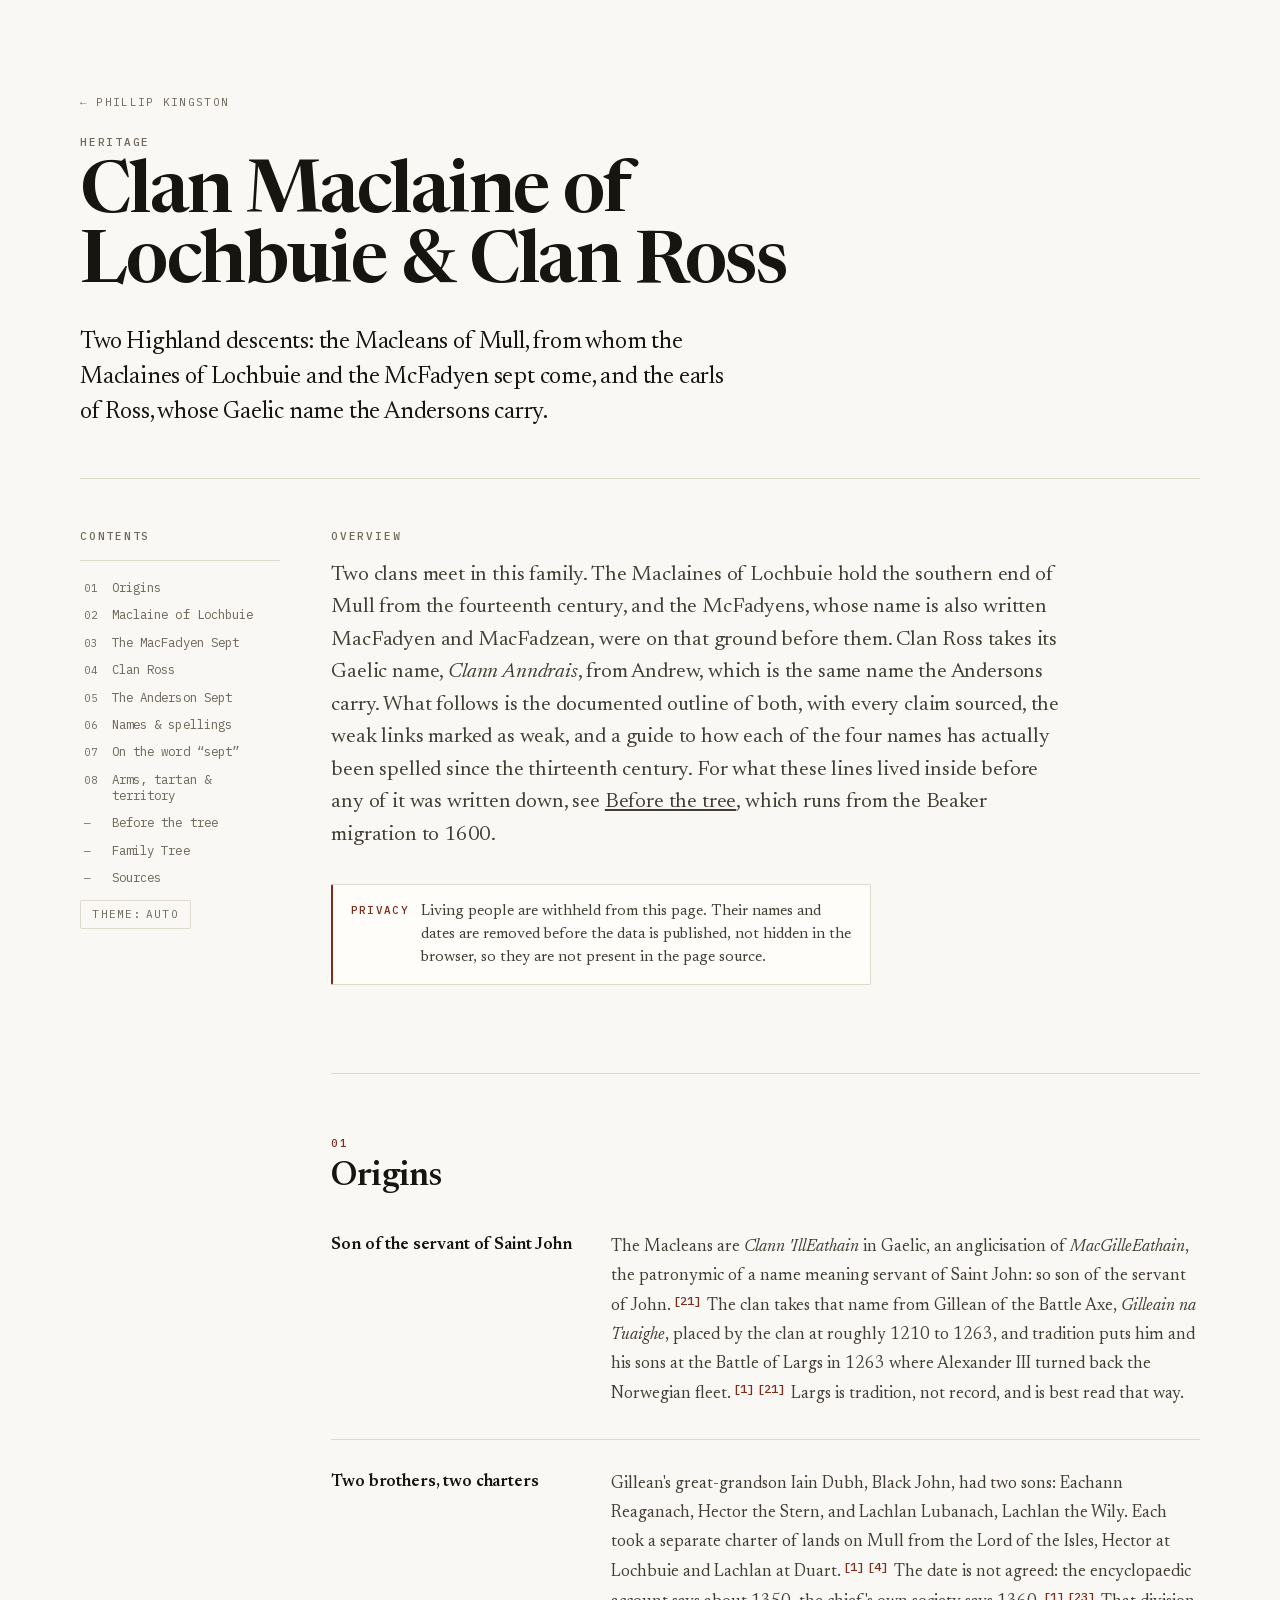
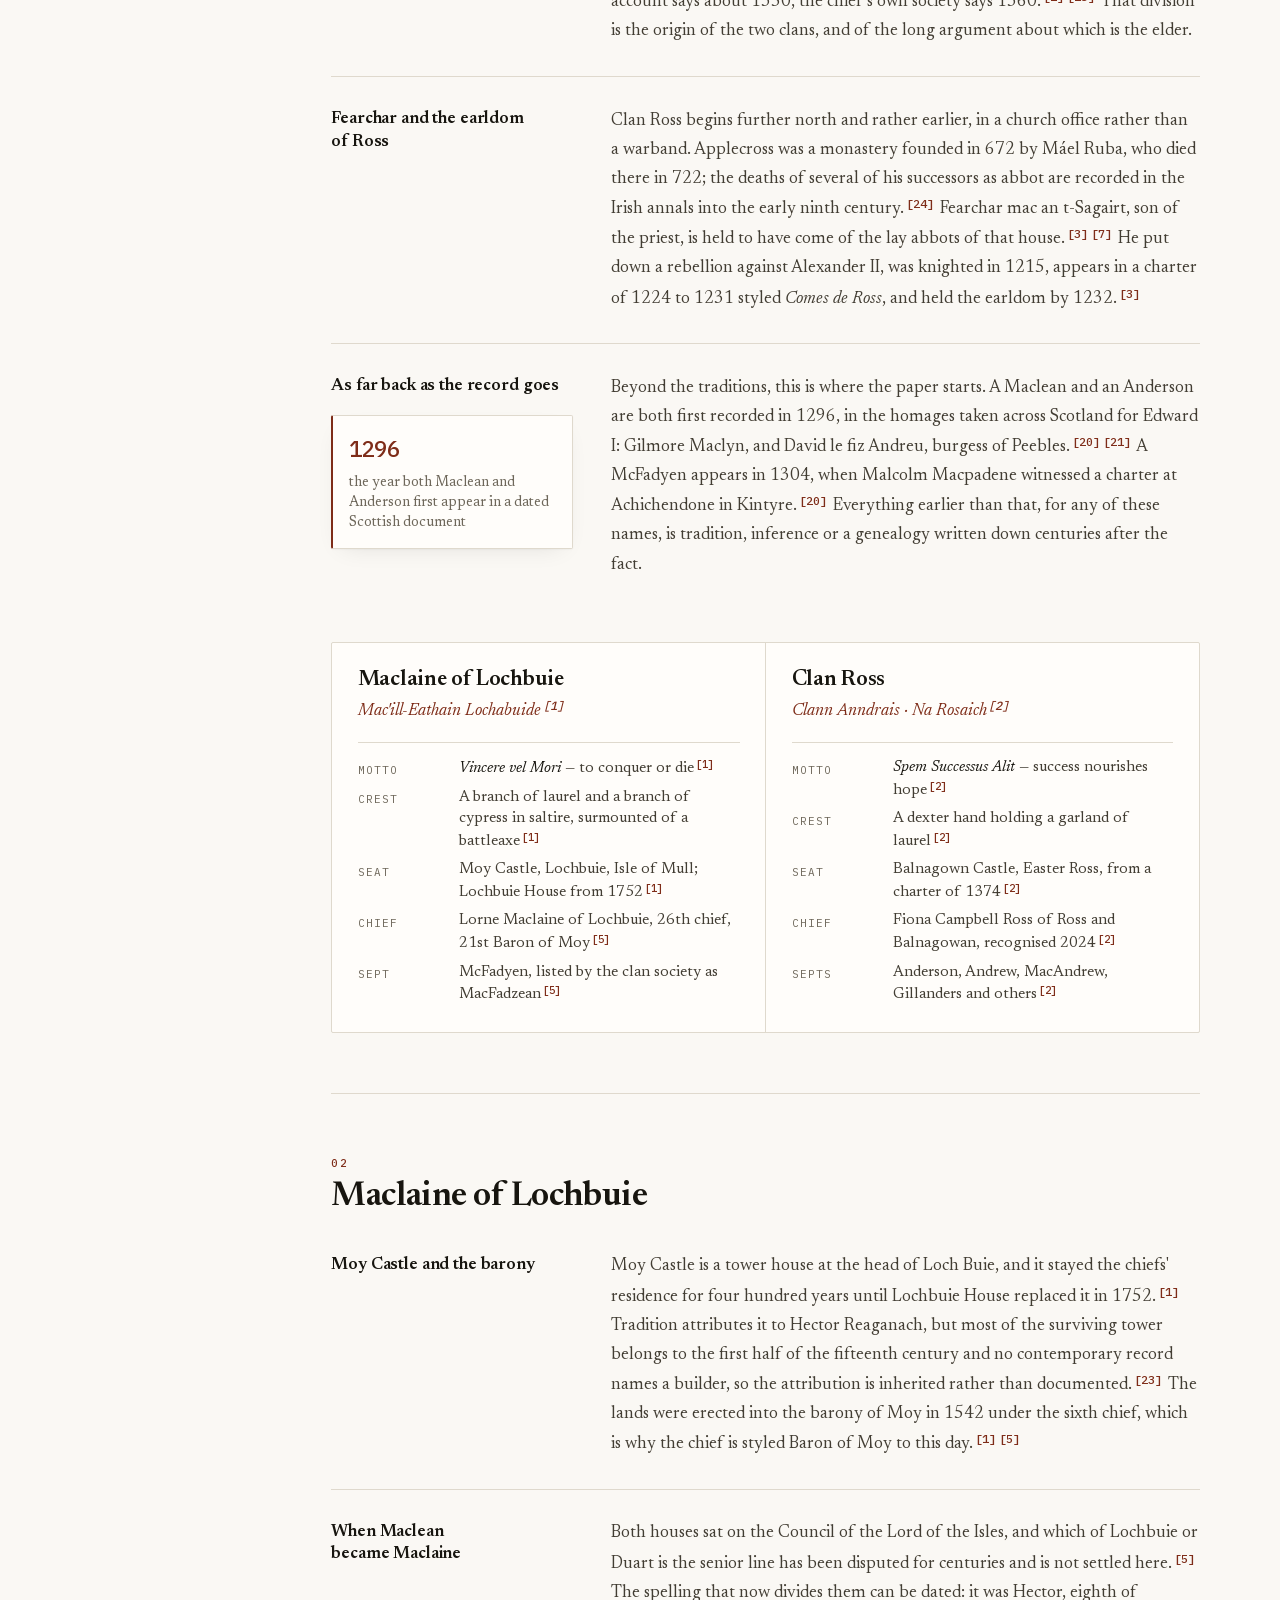
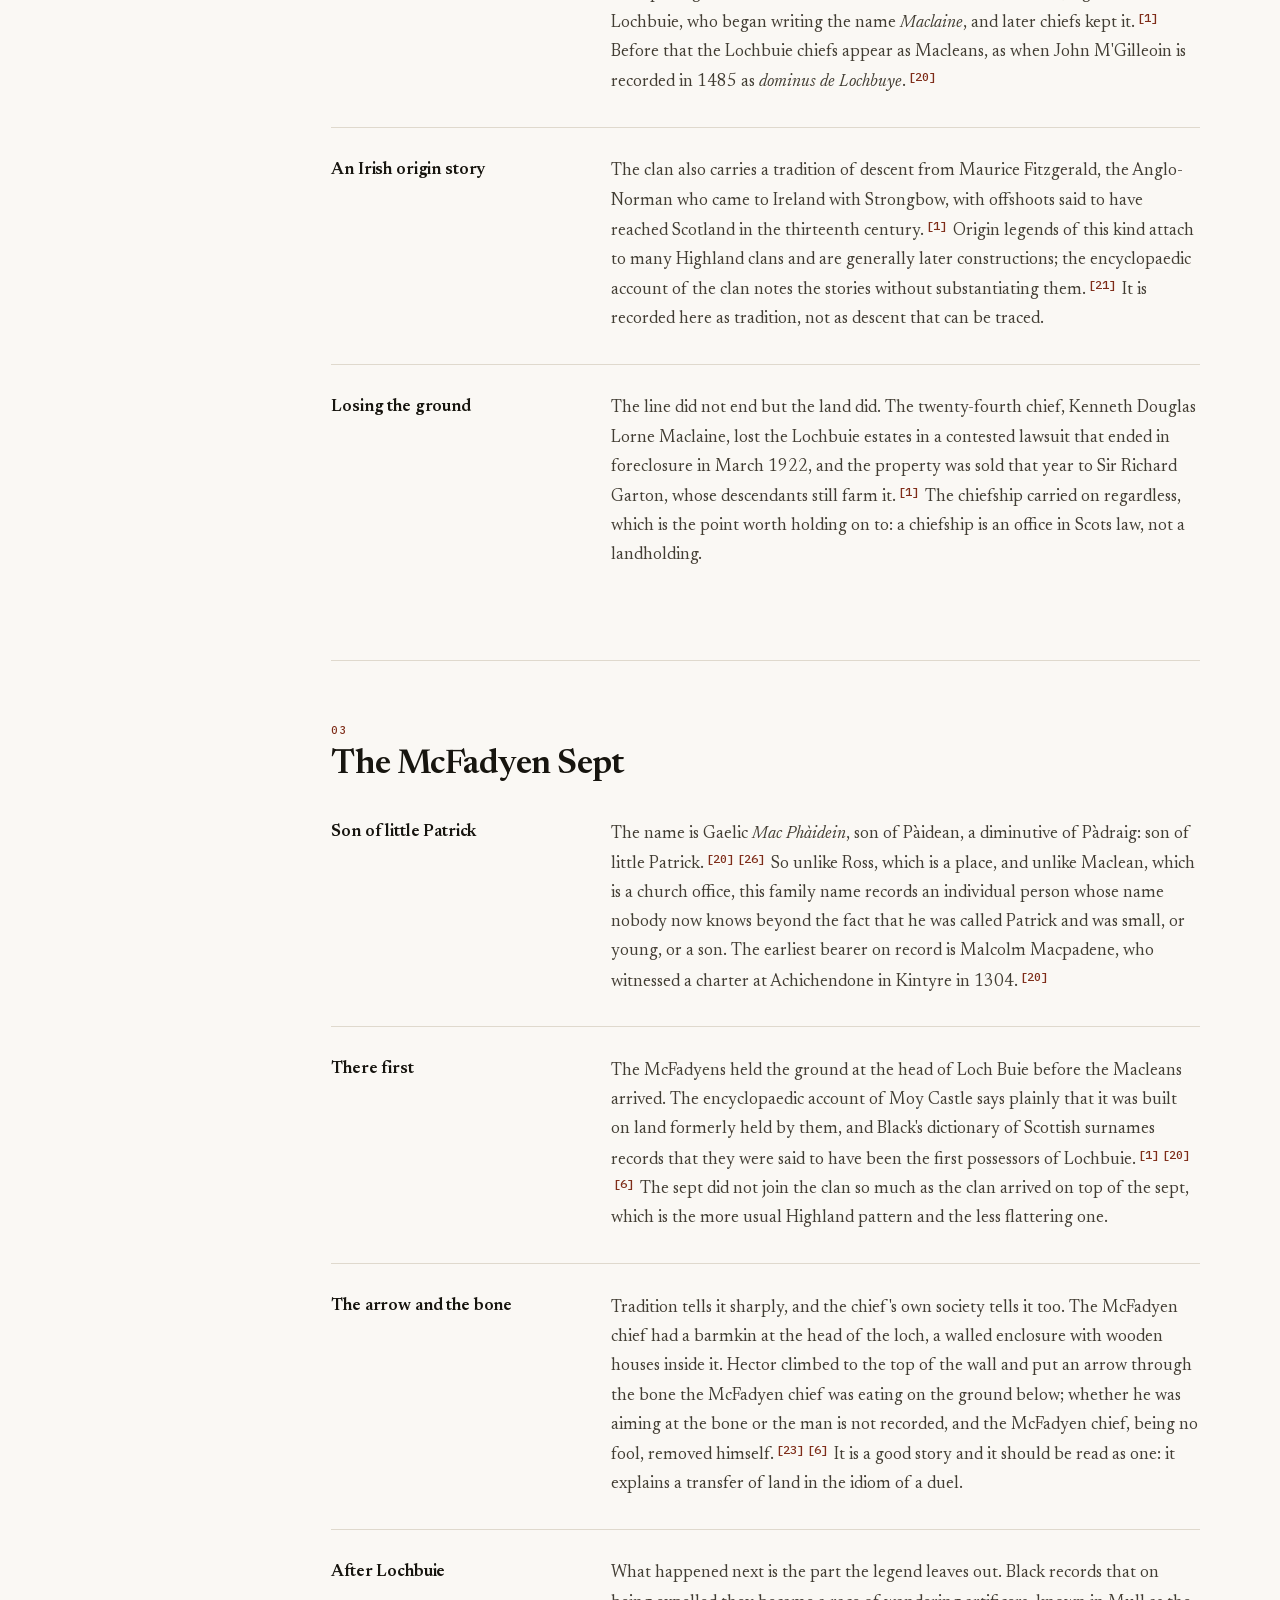
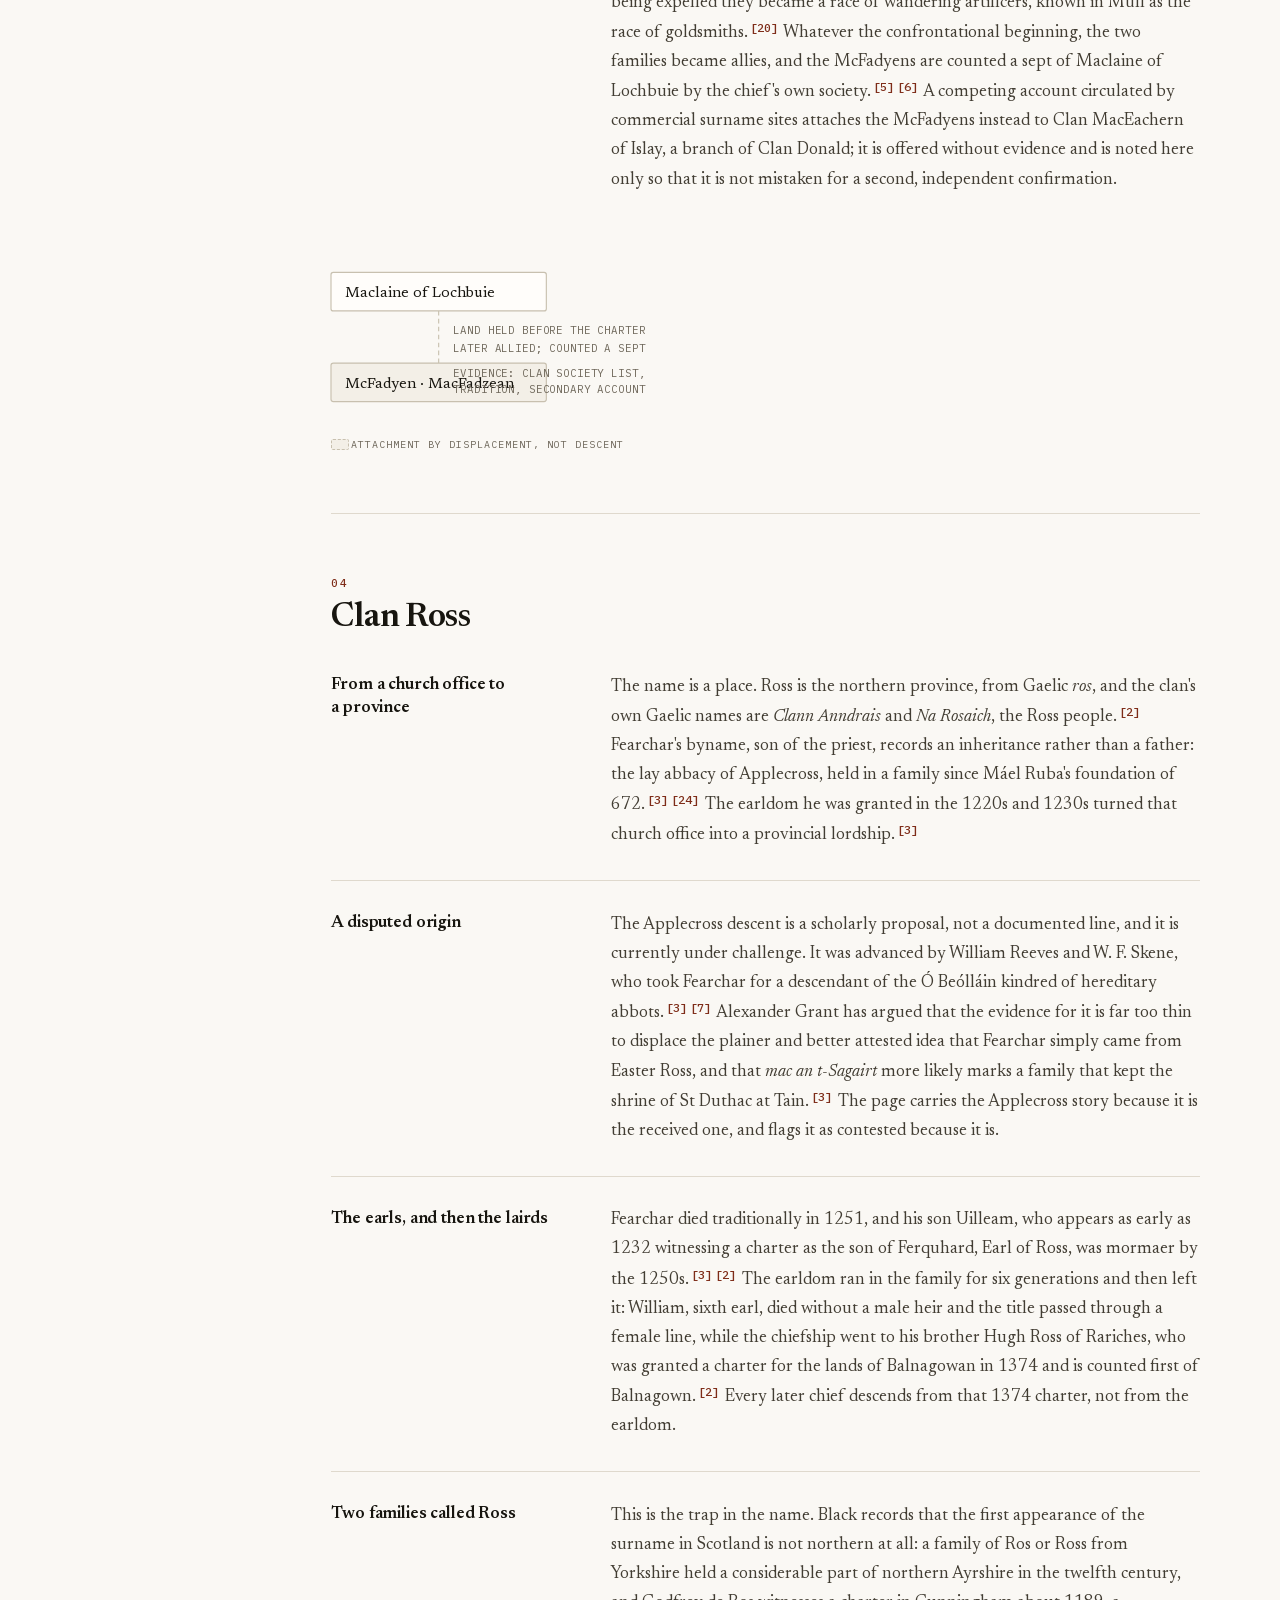
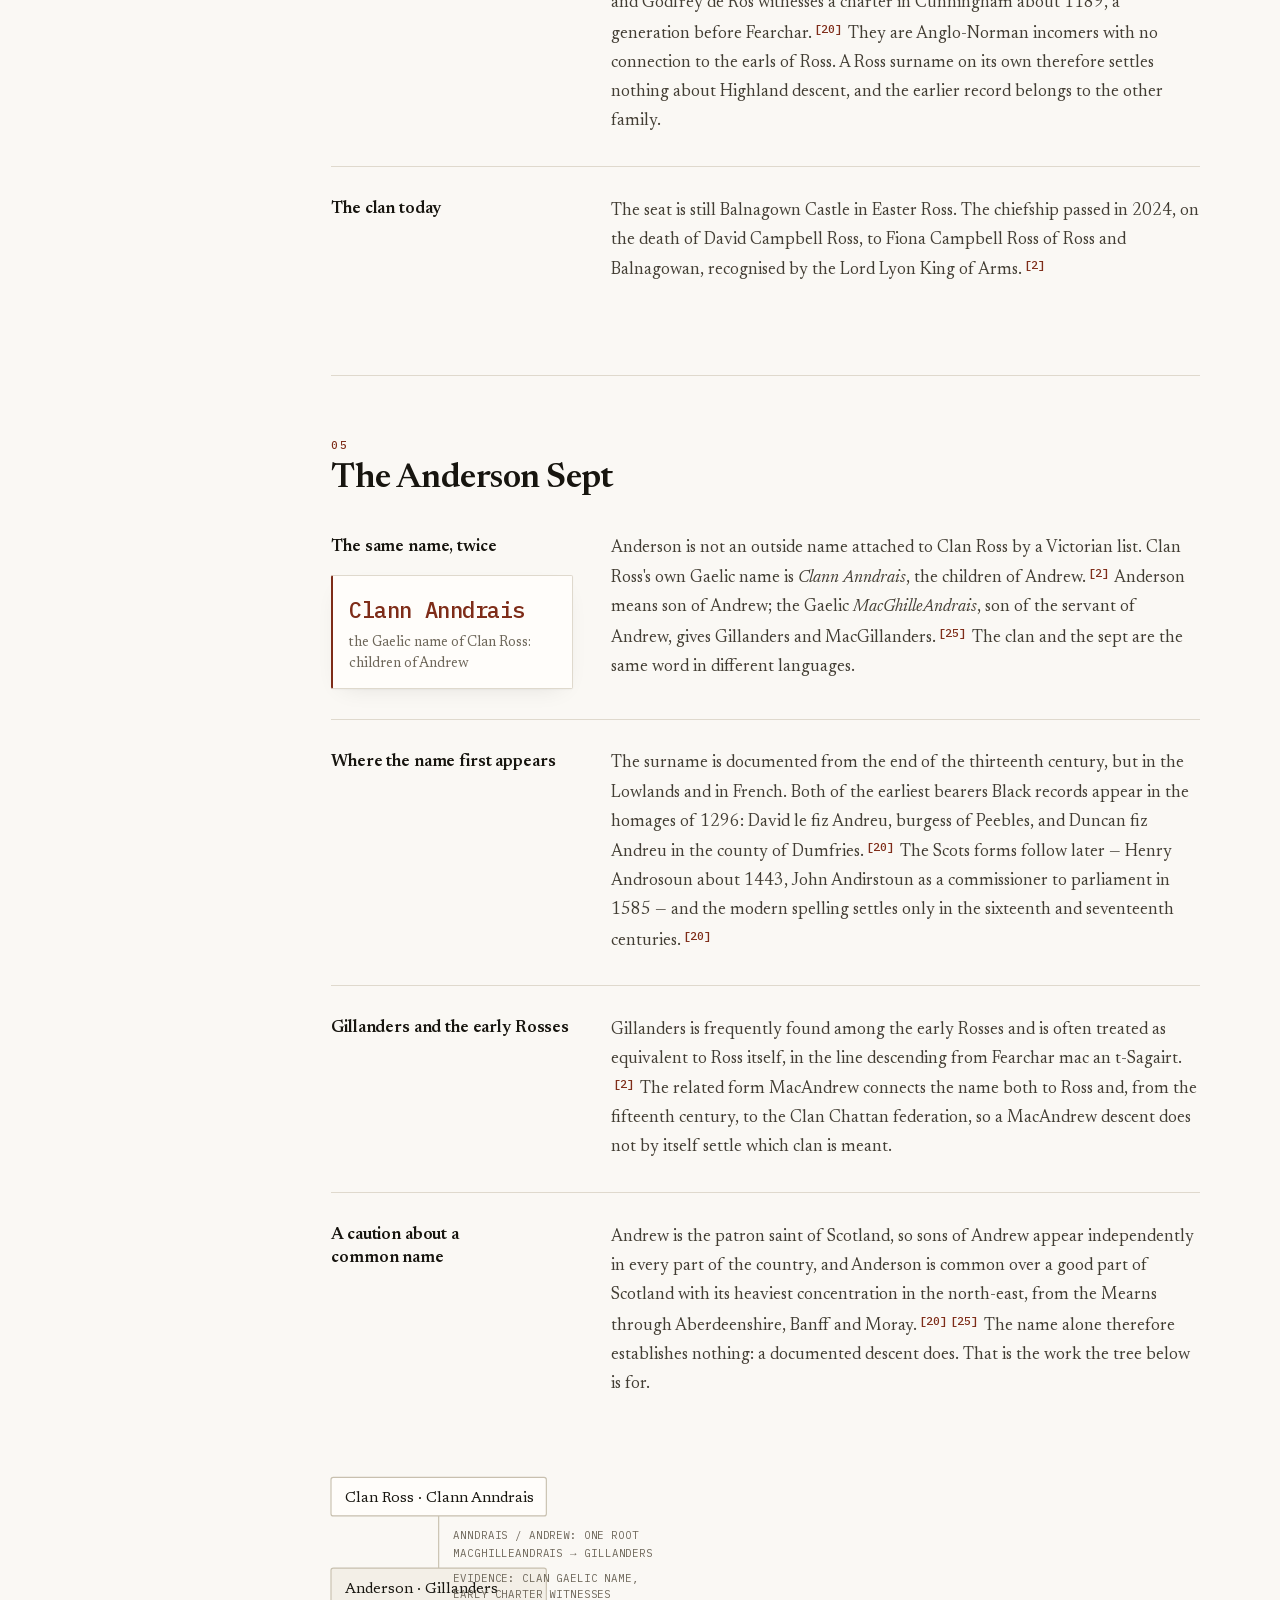
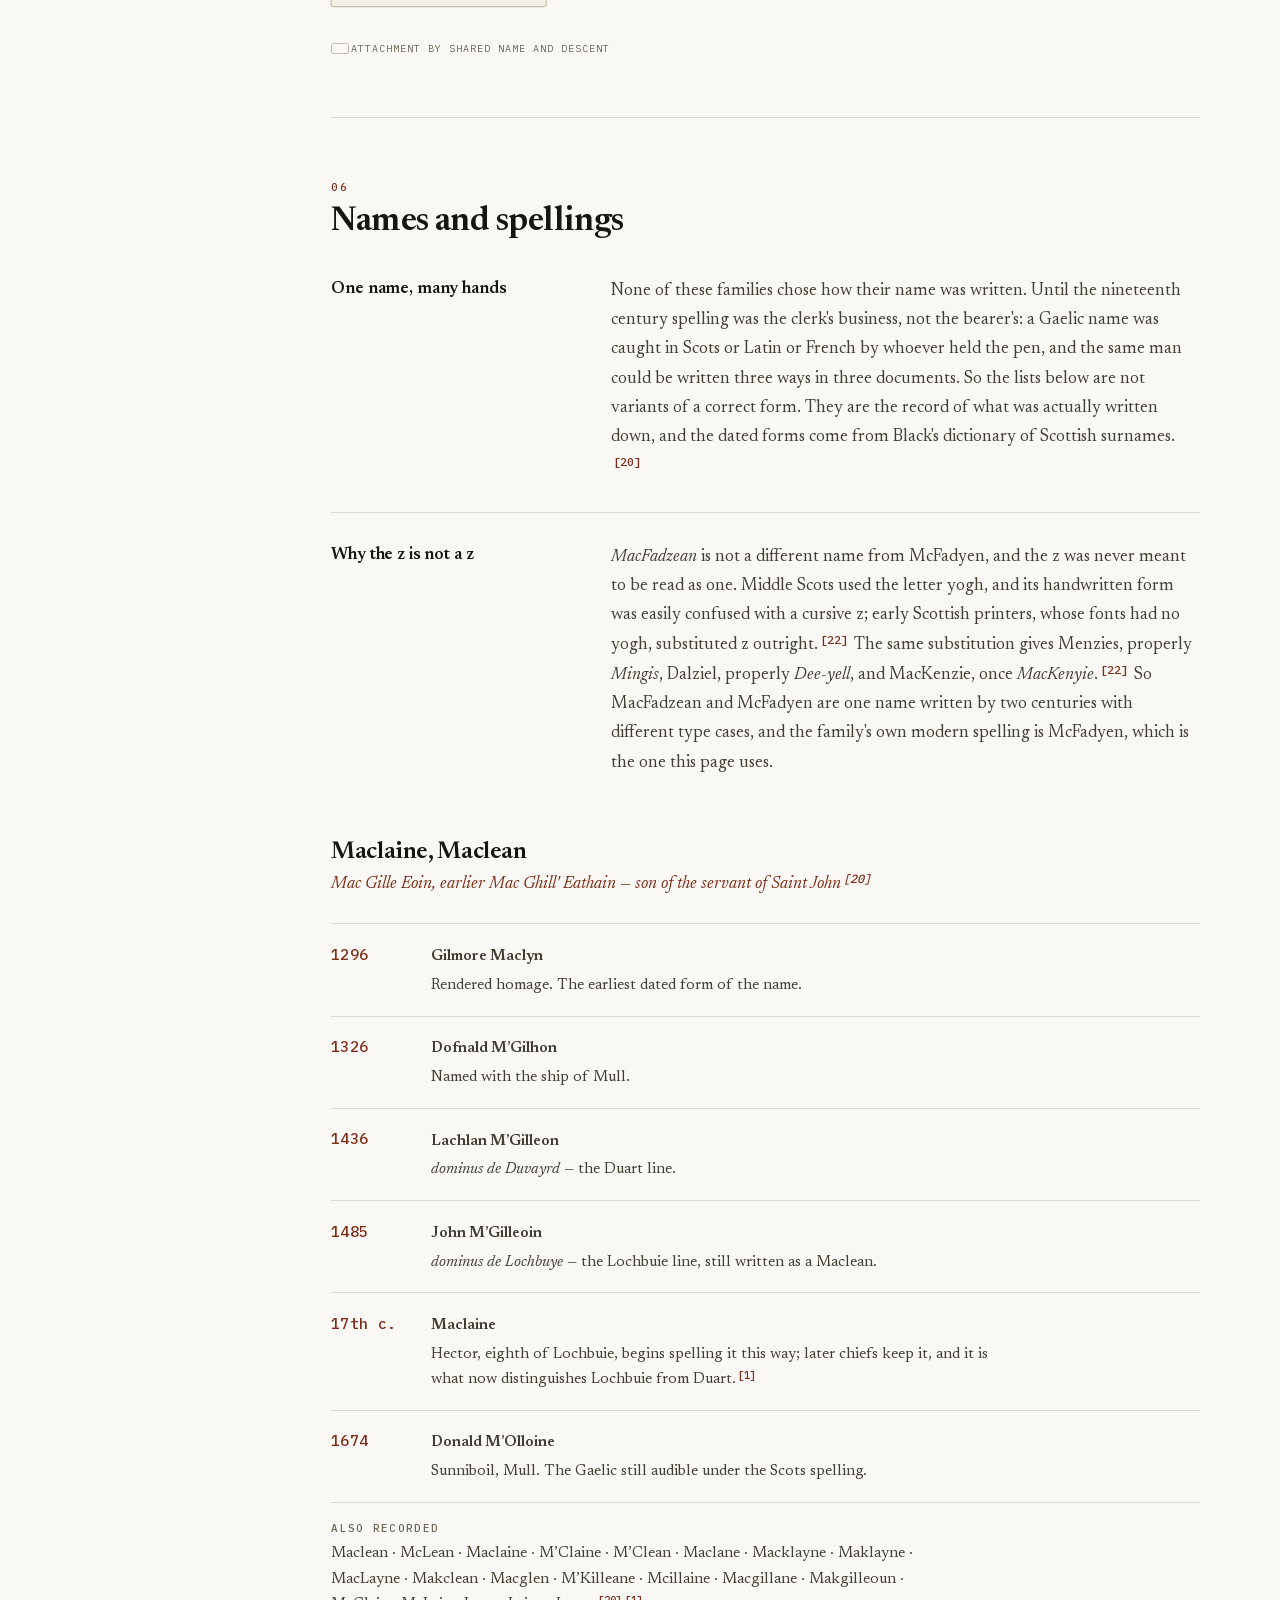
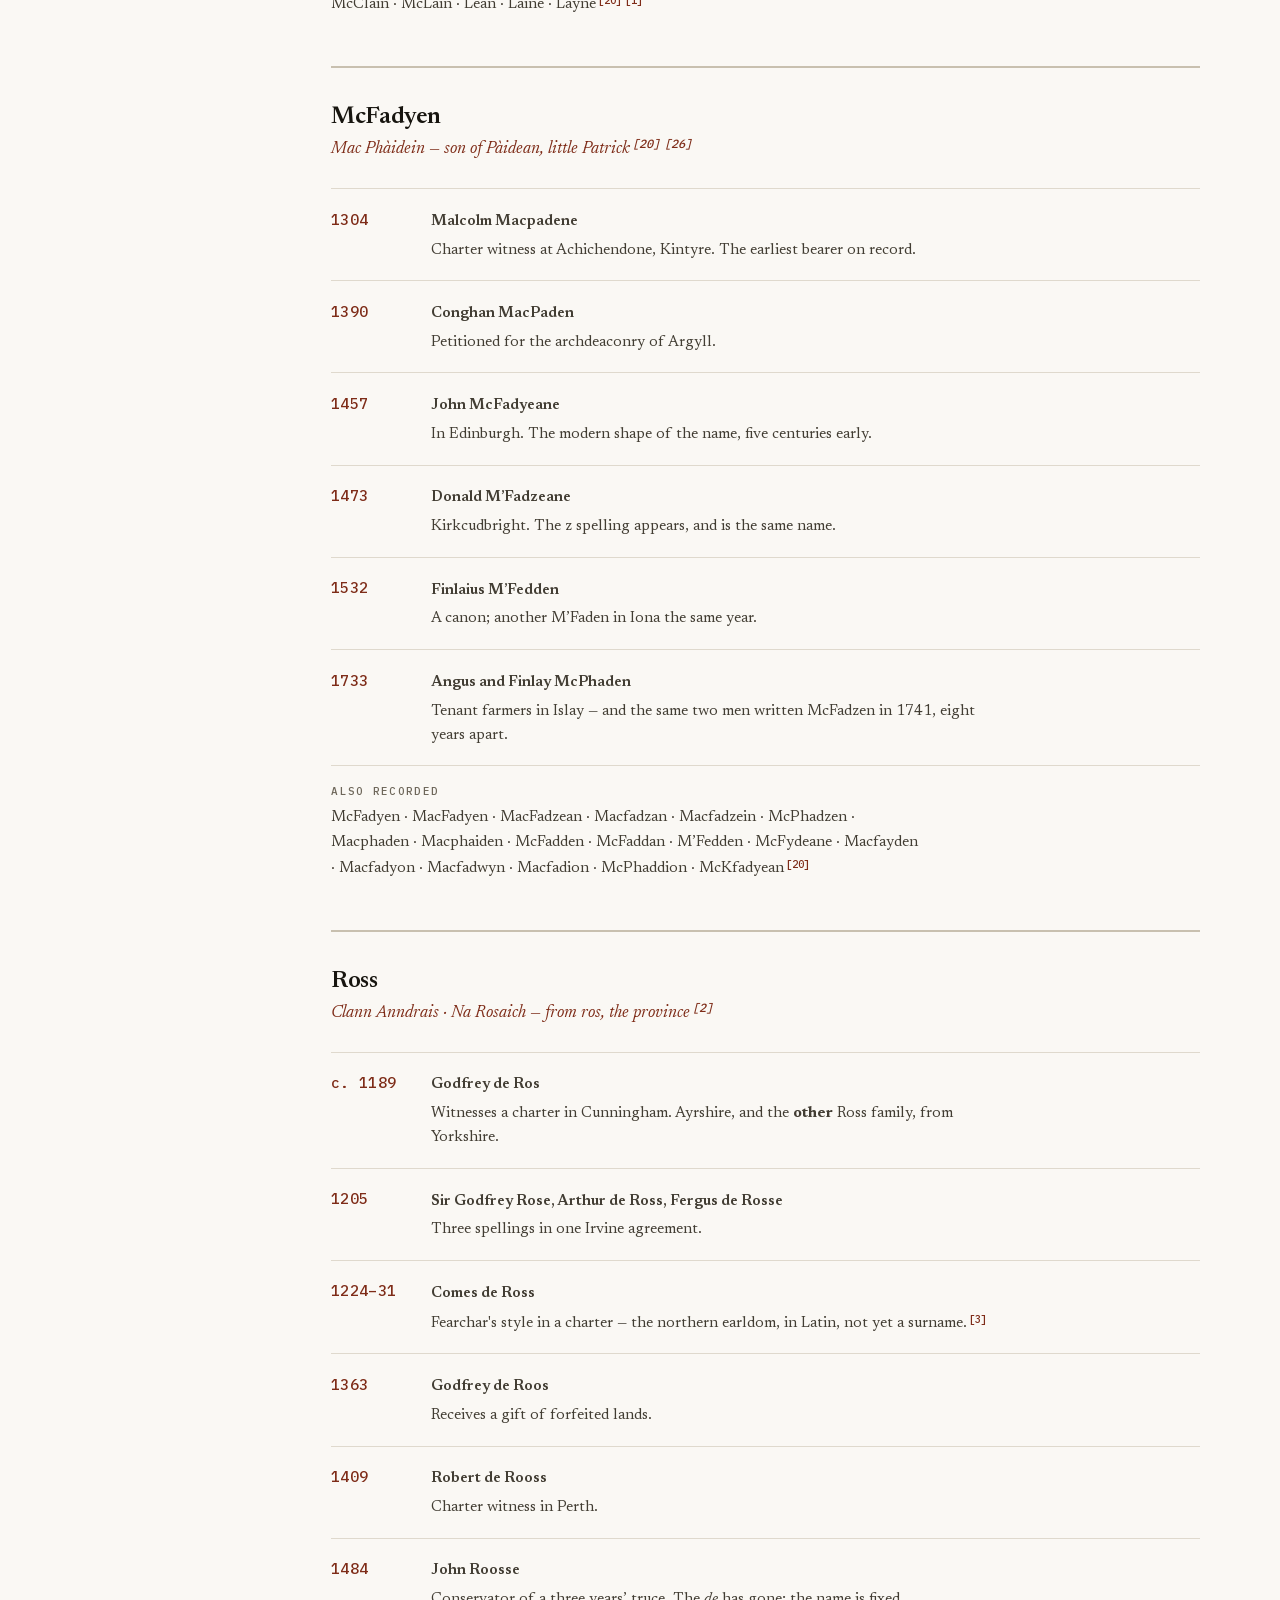
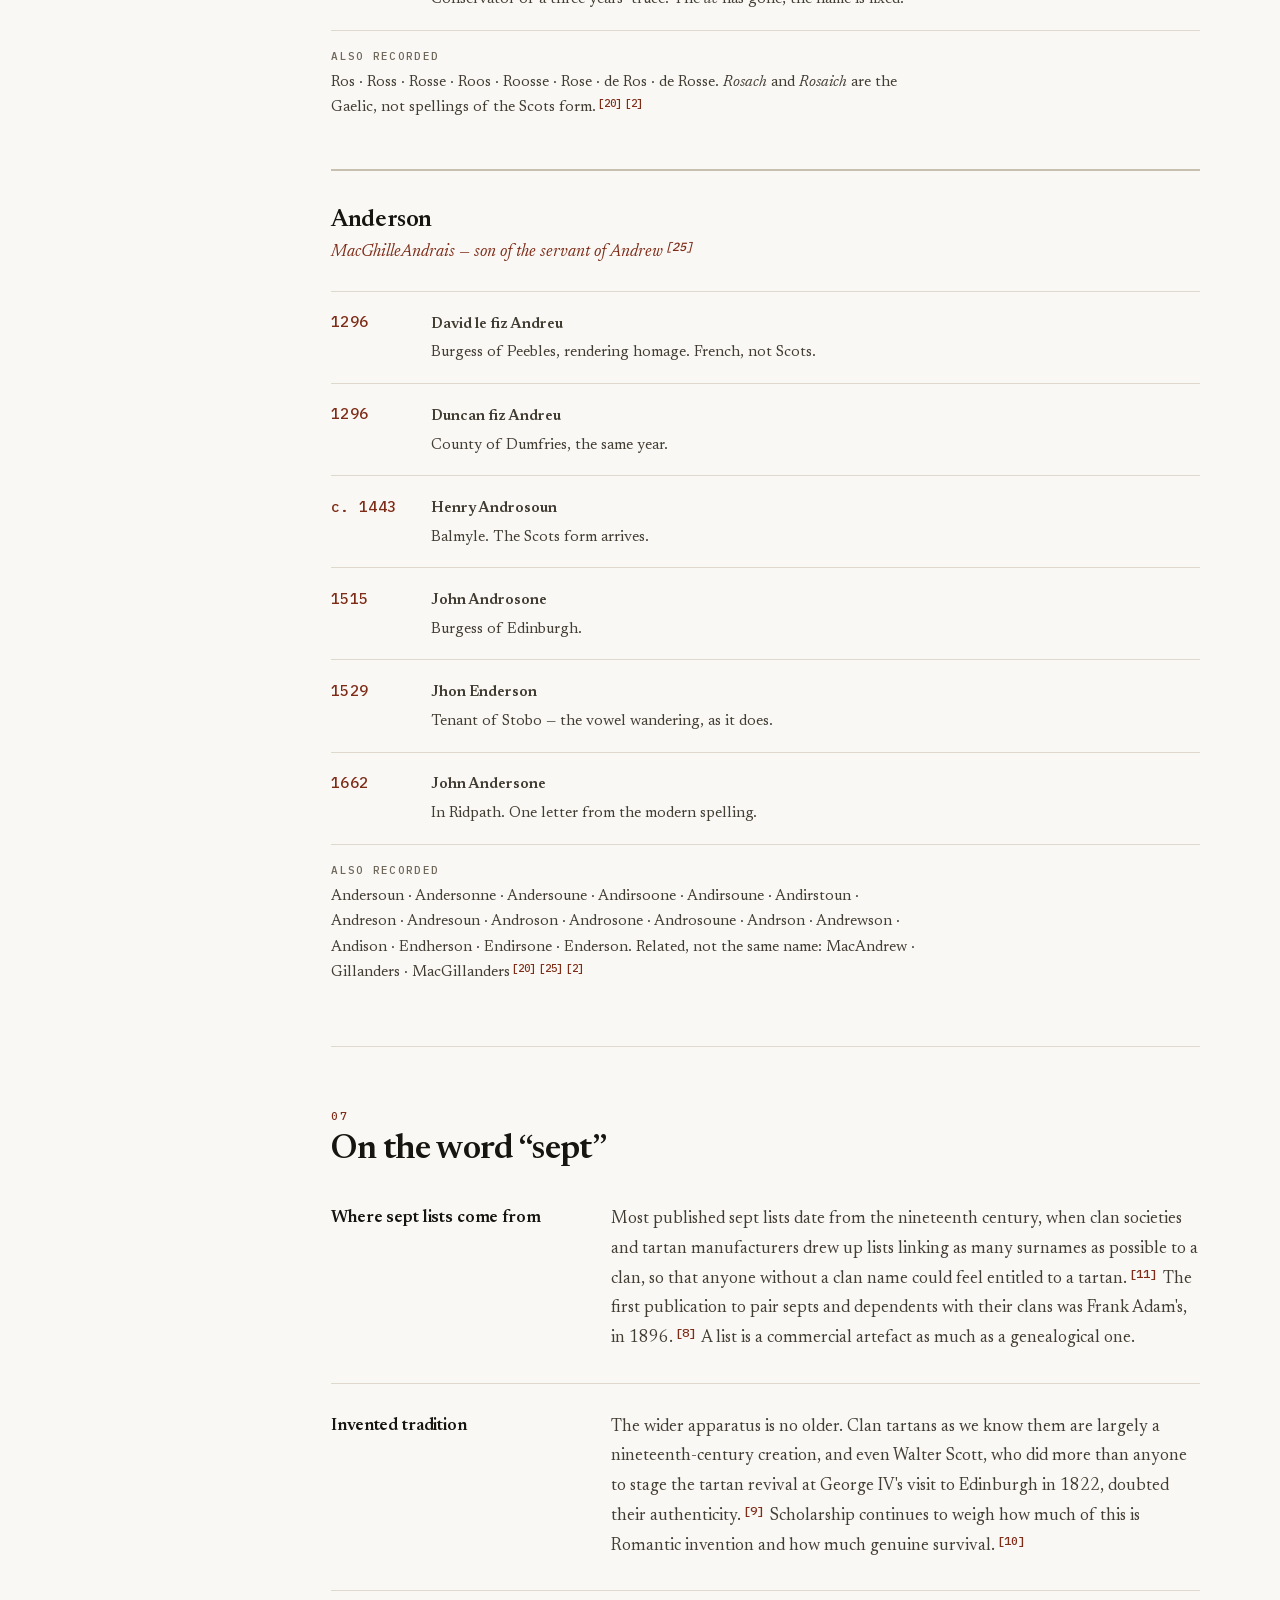
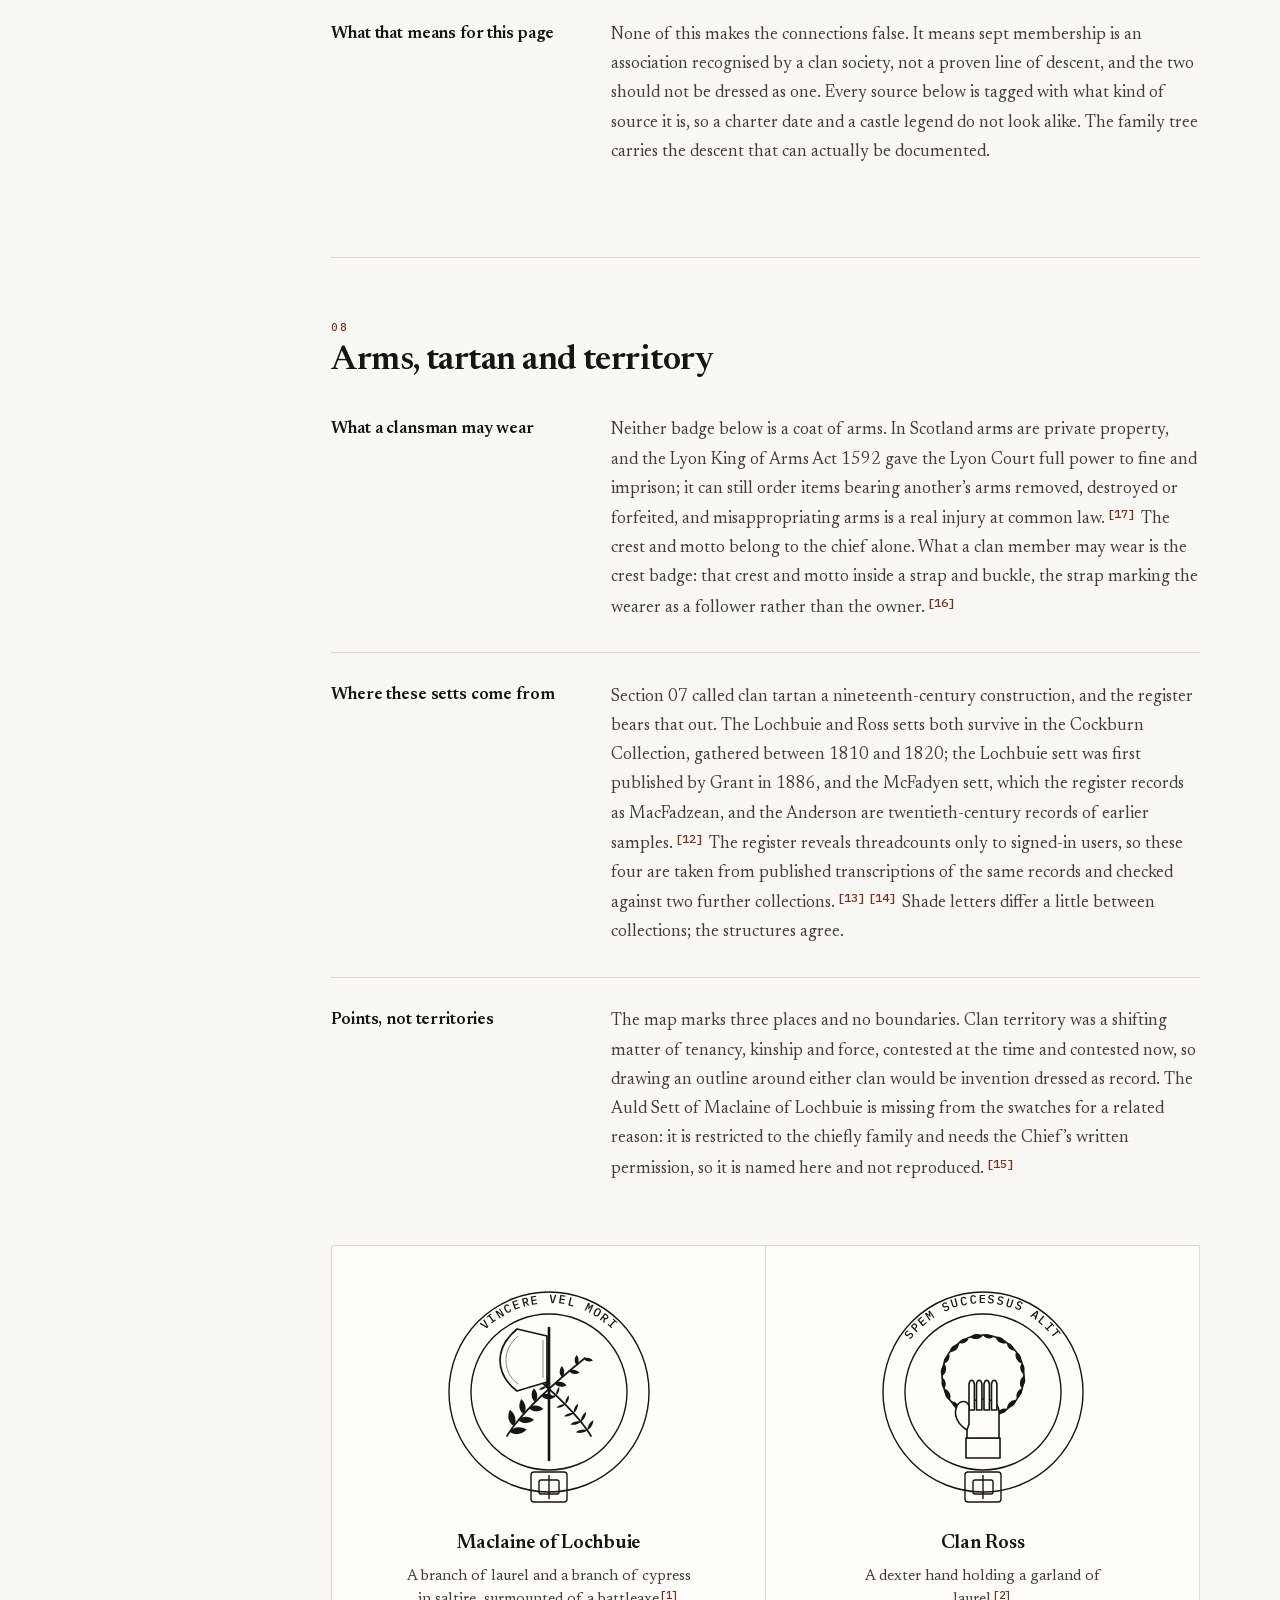
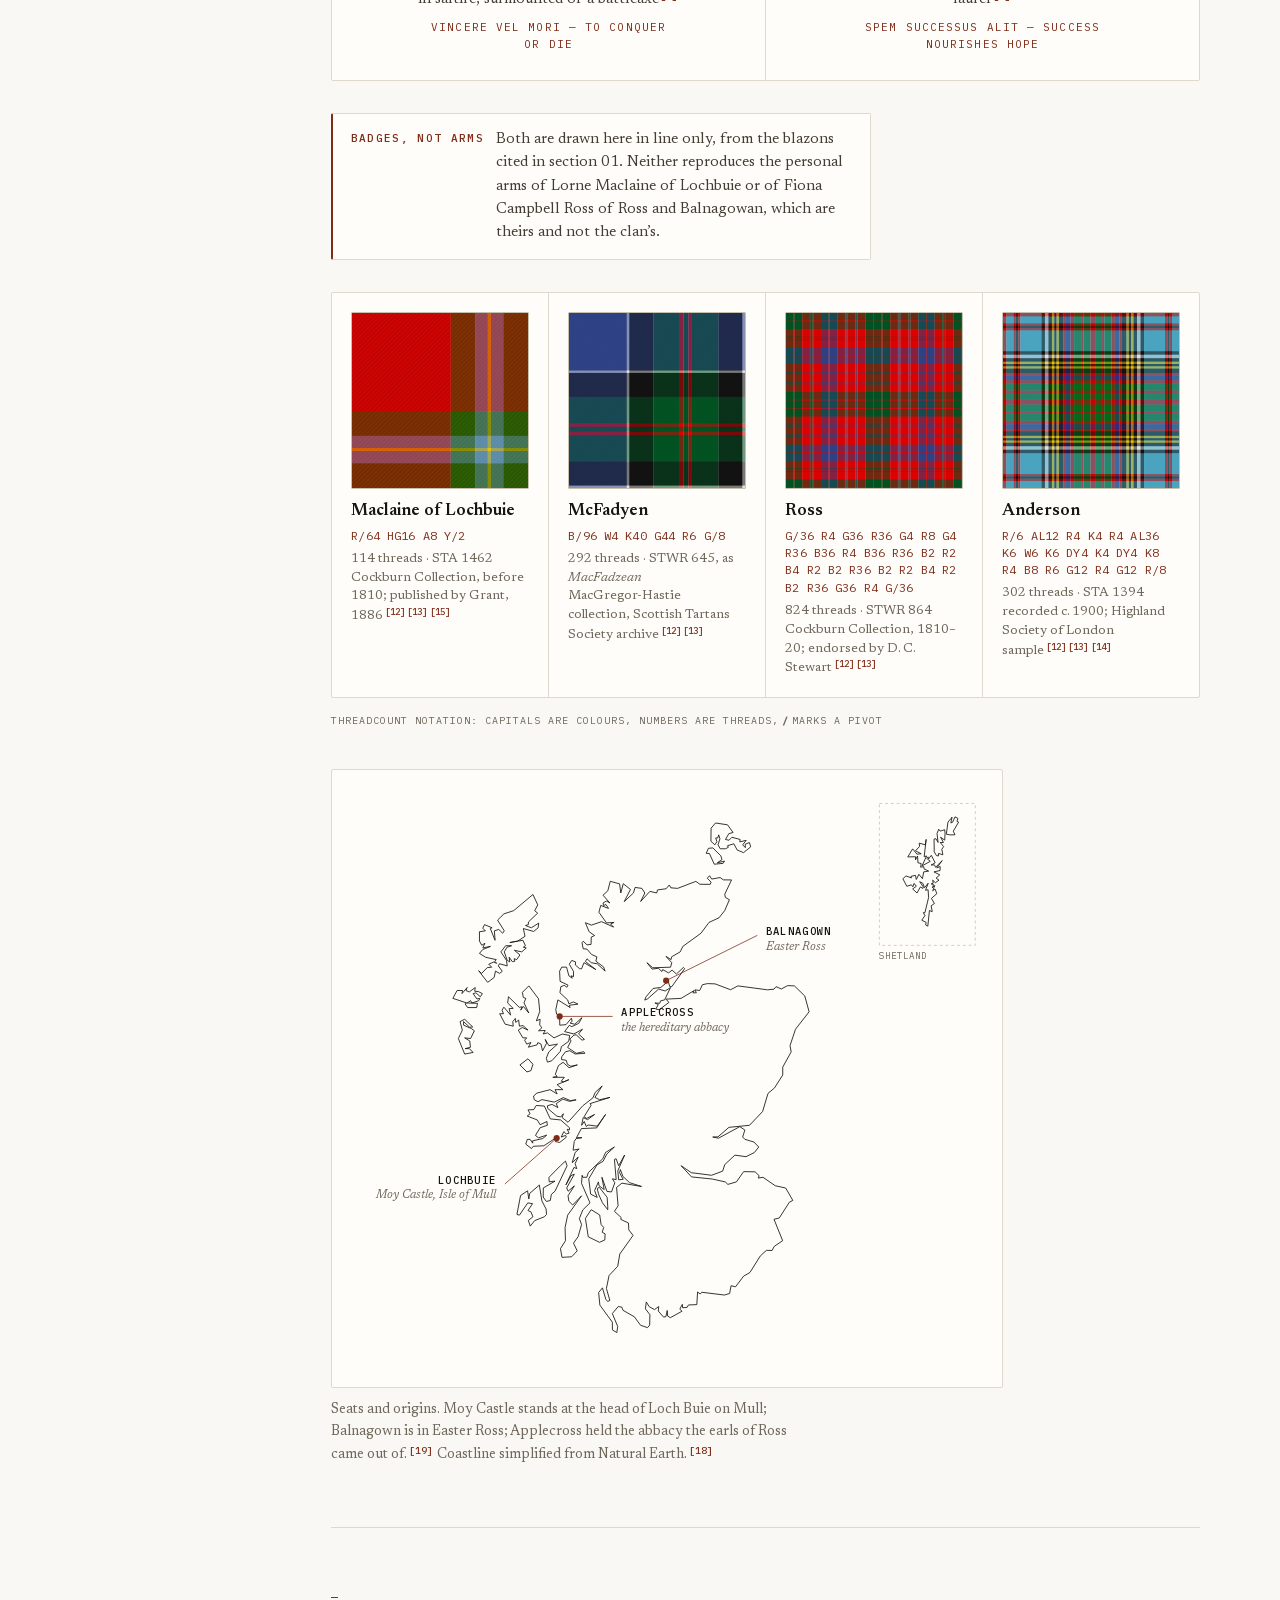
==== commit 99e74319: "Before the tree: a general history of four lines, 2000 BC to 1600 A companion page at /heritage/hist" ====
--- a/heritage/index.html
+++ b/heritage/index.html
@@ -81,6 +81,7 @@
                     <li><a href="#spellings"><span class="num">06</span> <span>Names &amp; spellings</span></a></li>
                     <li><a href="#septs"><span class="num">07</span> <span>On the word &#8220;sept&#8221;</span></a></li>
                     <li><a href="#arms"><span class="num">08</span> <span>Arms, tartan &amp; territory</span></a></li>
+                    <li><a href="/heritage/history/"><span class="num">&#8212;</span> <span>Before the tree</span></a></li>
                     <li><a href="#tree"><span class="num">&#8212;</span> <span>Family Tree</span></a></li>
                     <li><a href="#sources"><span class="num">&#8212;</span> <span>Sources</span></a></li>
                 </ol>
@@ -92,7 +93,7 @@
             <main id="main">
                 <section class="overview">
                     <p class="eyebrow">Overview</p>
-                    <p class="lede lede--wide">Two clans meet in this family. The Maclaines of Lochbuie hold the southern end of Mull from the fourteenth century, and the McFadyens, whose name is also written MacFadyen and MacFadzean, were on that ground before them. Clan Ross takes its Gaelic name, <em>Clann Anndrais</em>, from Andrew, which is the same name the Andersons carry. What follows is the documented outline of both, with every claim sourced, the weak links marked as weak, and a guide to how each of the four names has actually been spelled since the thirteenth century.</p>
+                    <p class="lede lede--wide">Two clans meet in this family. The Maclaines of Lochbuie hold the southern end of Mull from the fourteenth century, and the McFadyens, whose name is also written MacFadyen and MacFadzean, were on that ground before them. Clan Ross takes its Gaelic name, <em>Clann Anndrais</em>, from Andrew, which is the same name the Andersons carry. What follows is the documented outline of both, with every claim sourced, the weak links marked as weak, and a guide to how each of the four names has actually been spelled since the thirteenth century. For what these lines lived inside before any of it was written down, see <a href="/heritage/history/">Before the tree</a>, which runs from the Beaker migration to 1600.</p>
                     <div class="notice">
                         <p class="notice__label">Privacy</p>
                         <p>Living people are withheld from this page. Their names and dates are removed before the data is published, not hidden in the browser, so they are not present in the page source.</p>
